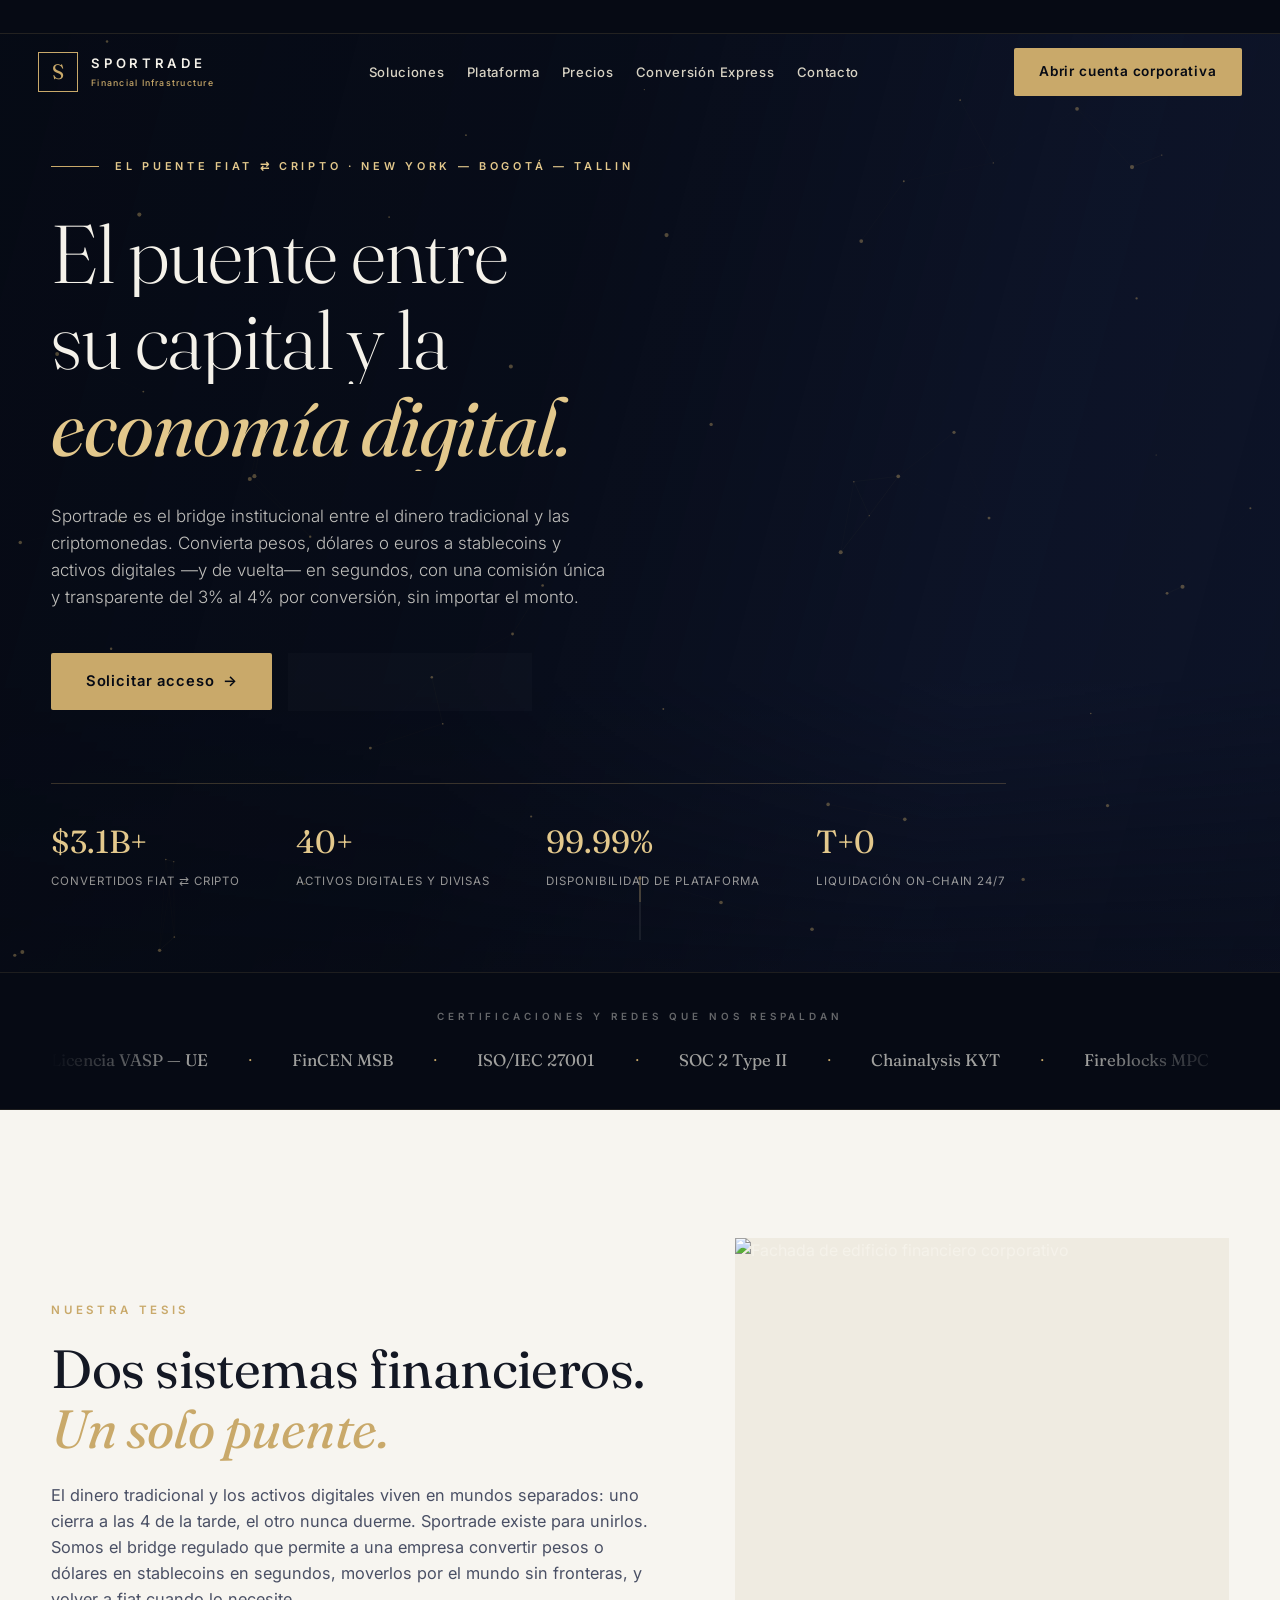
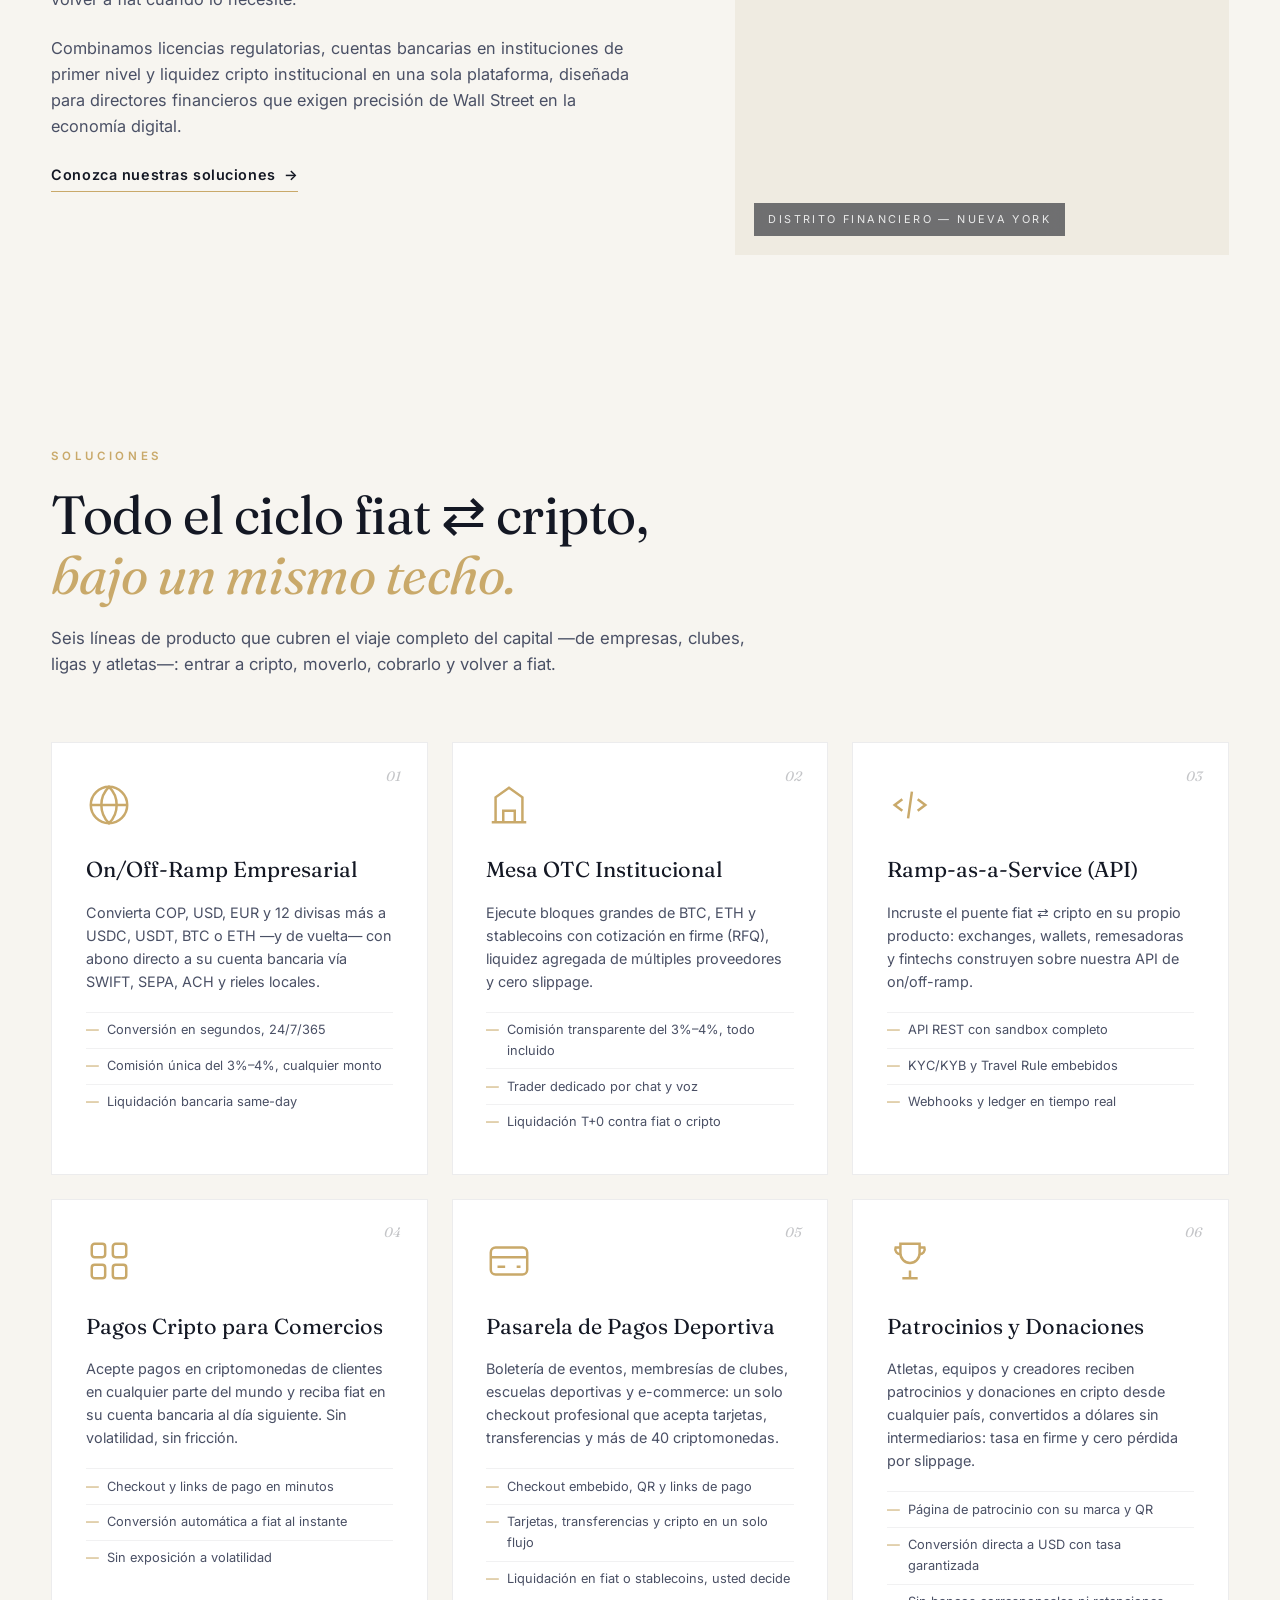
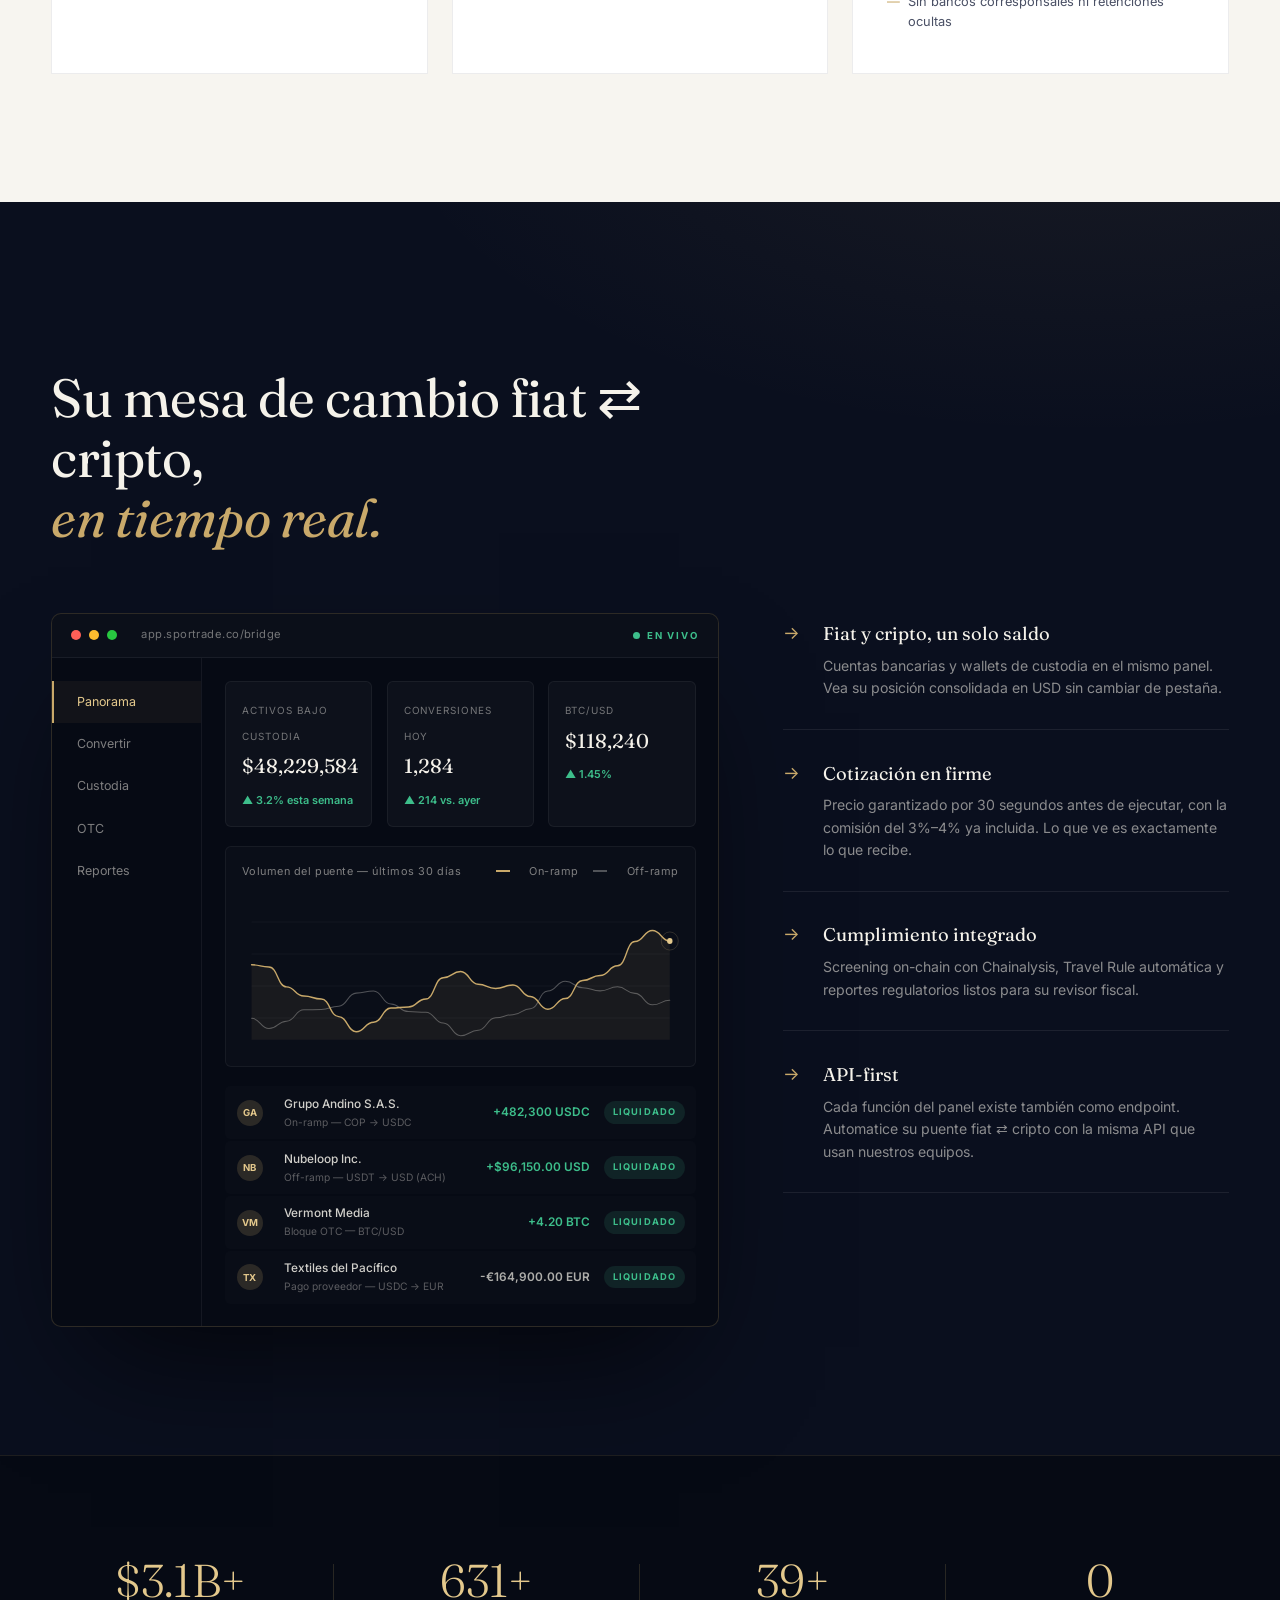
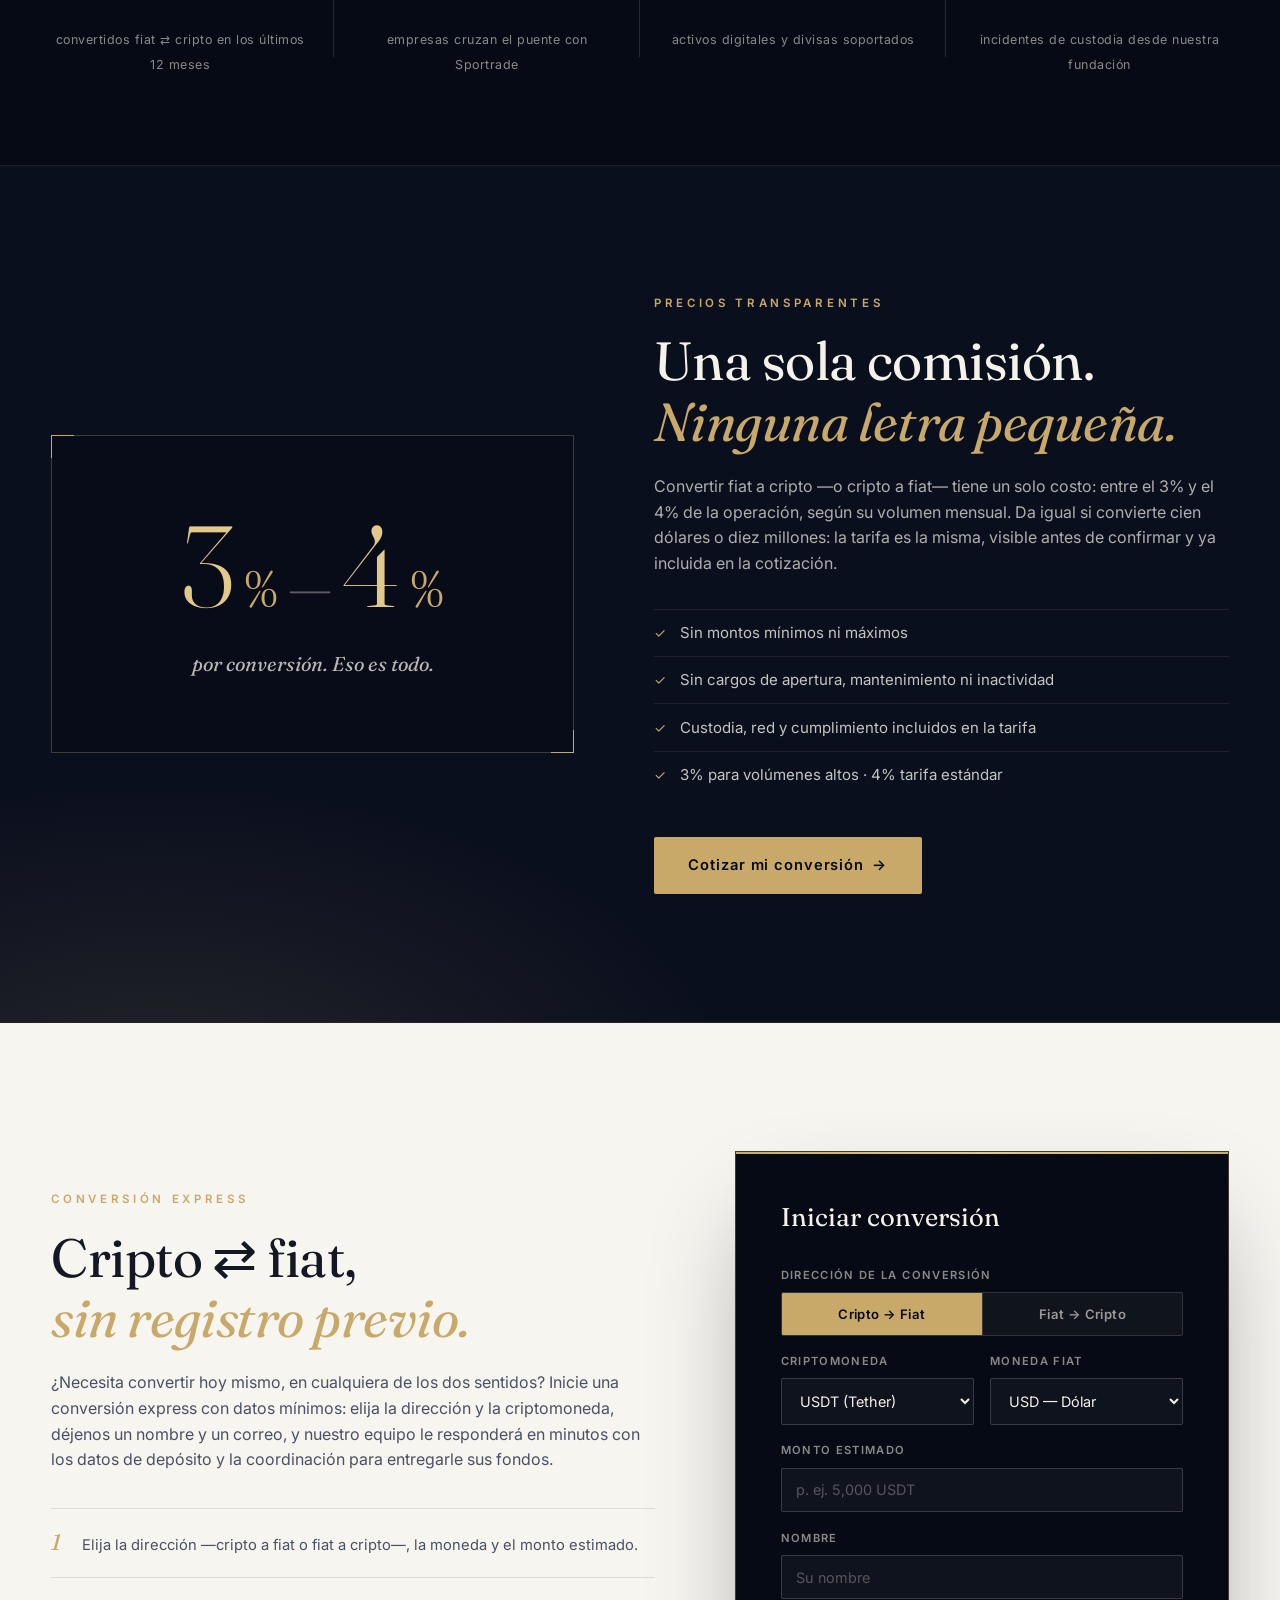
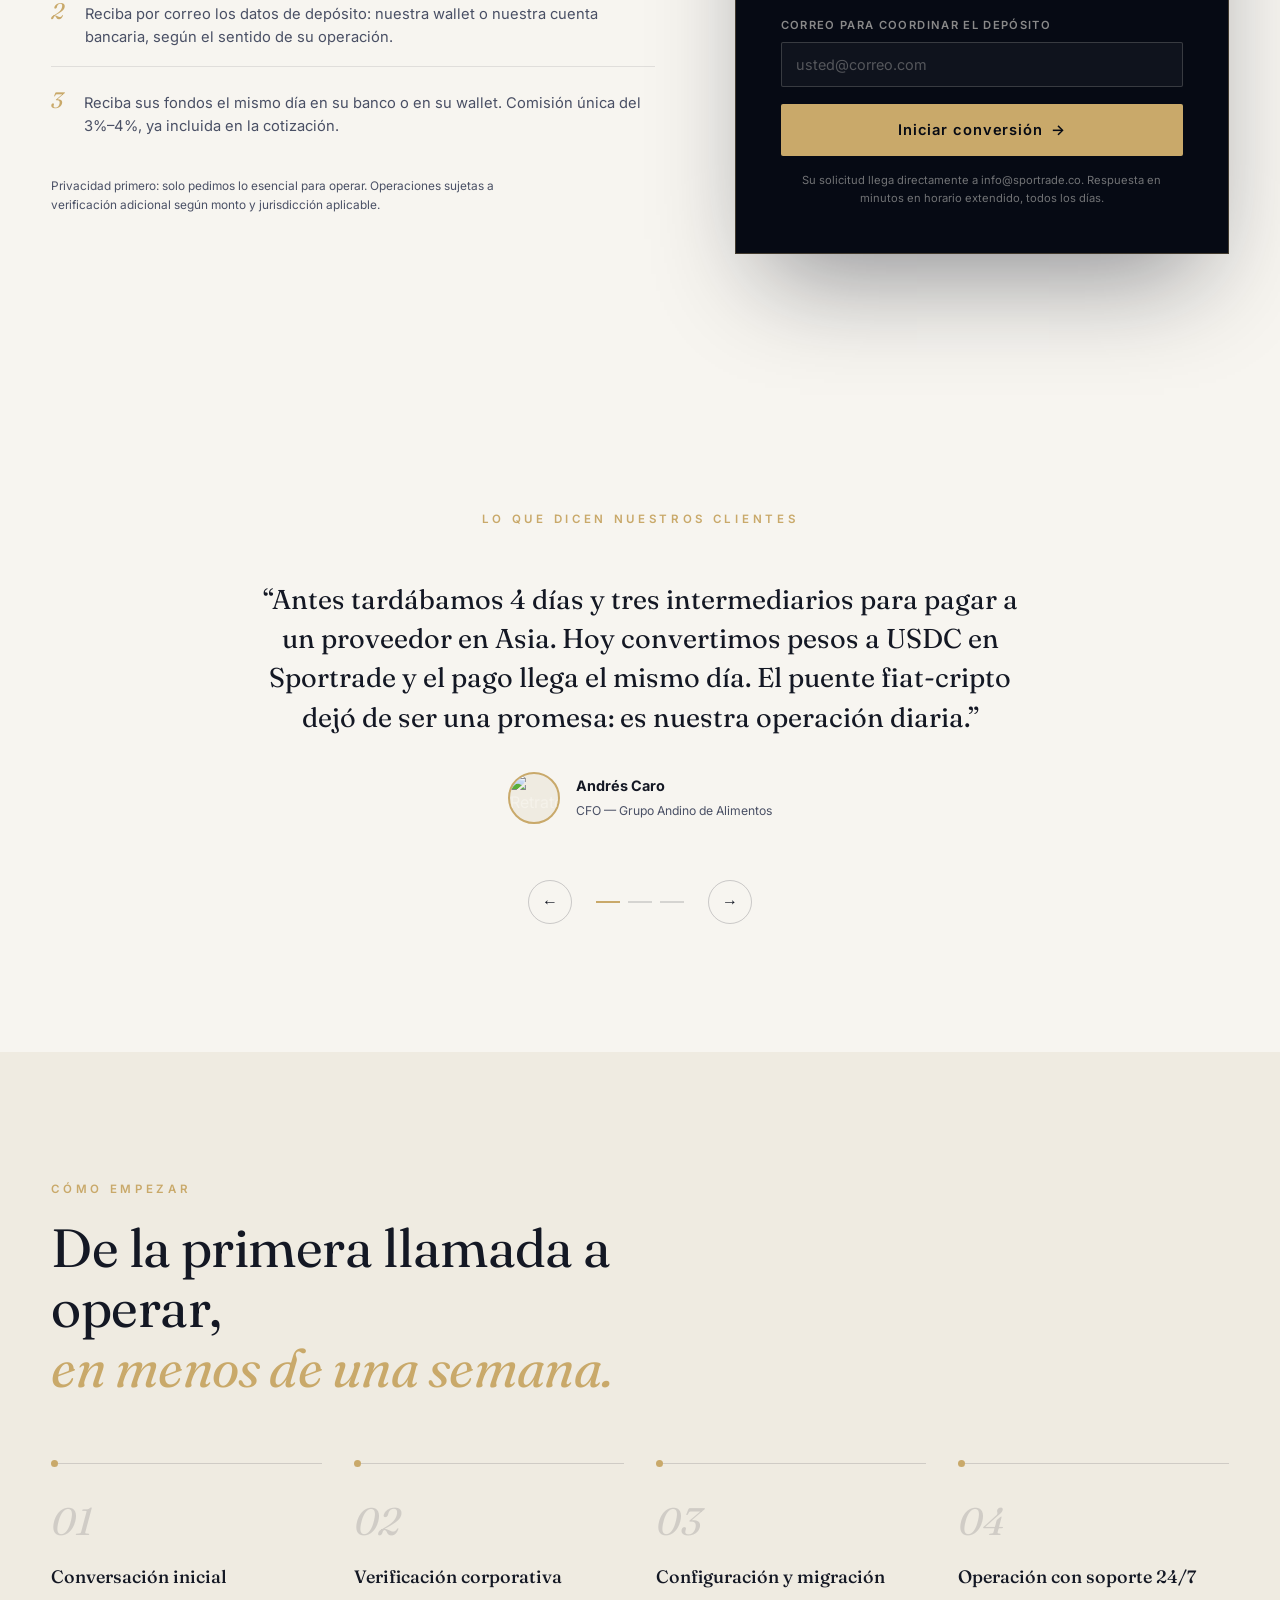
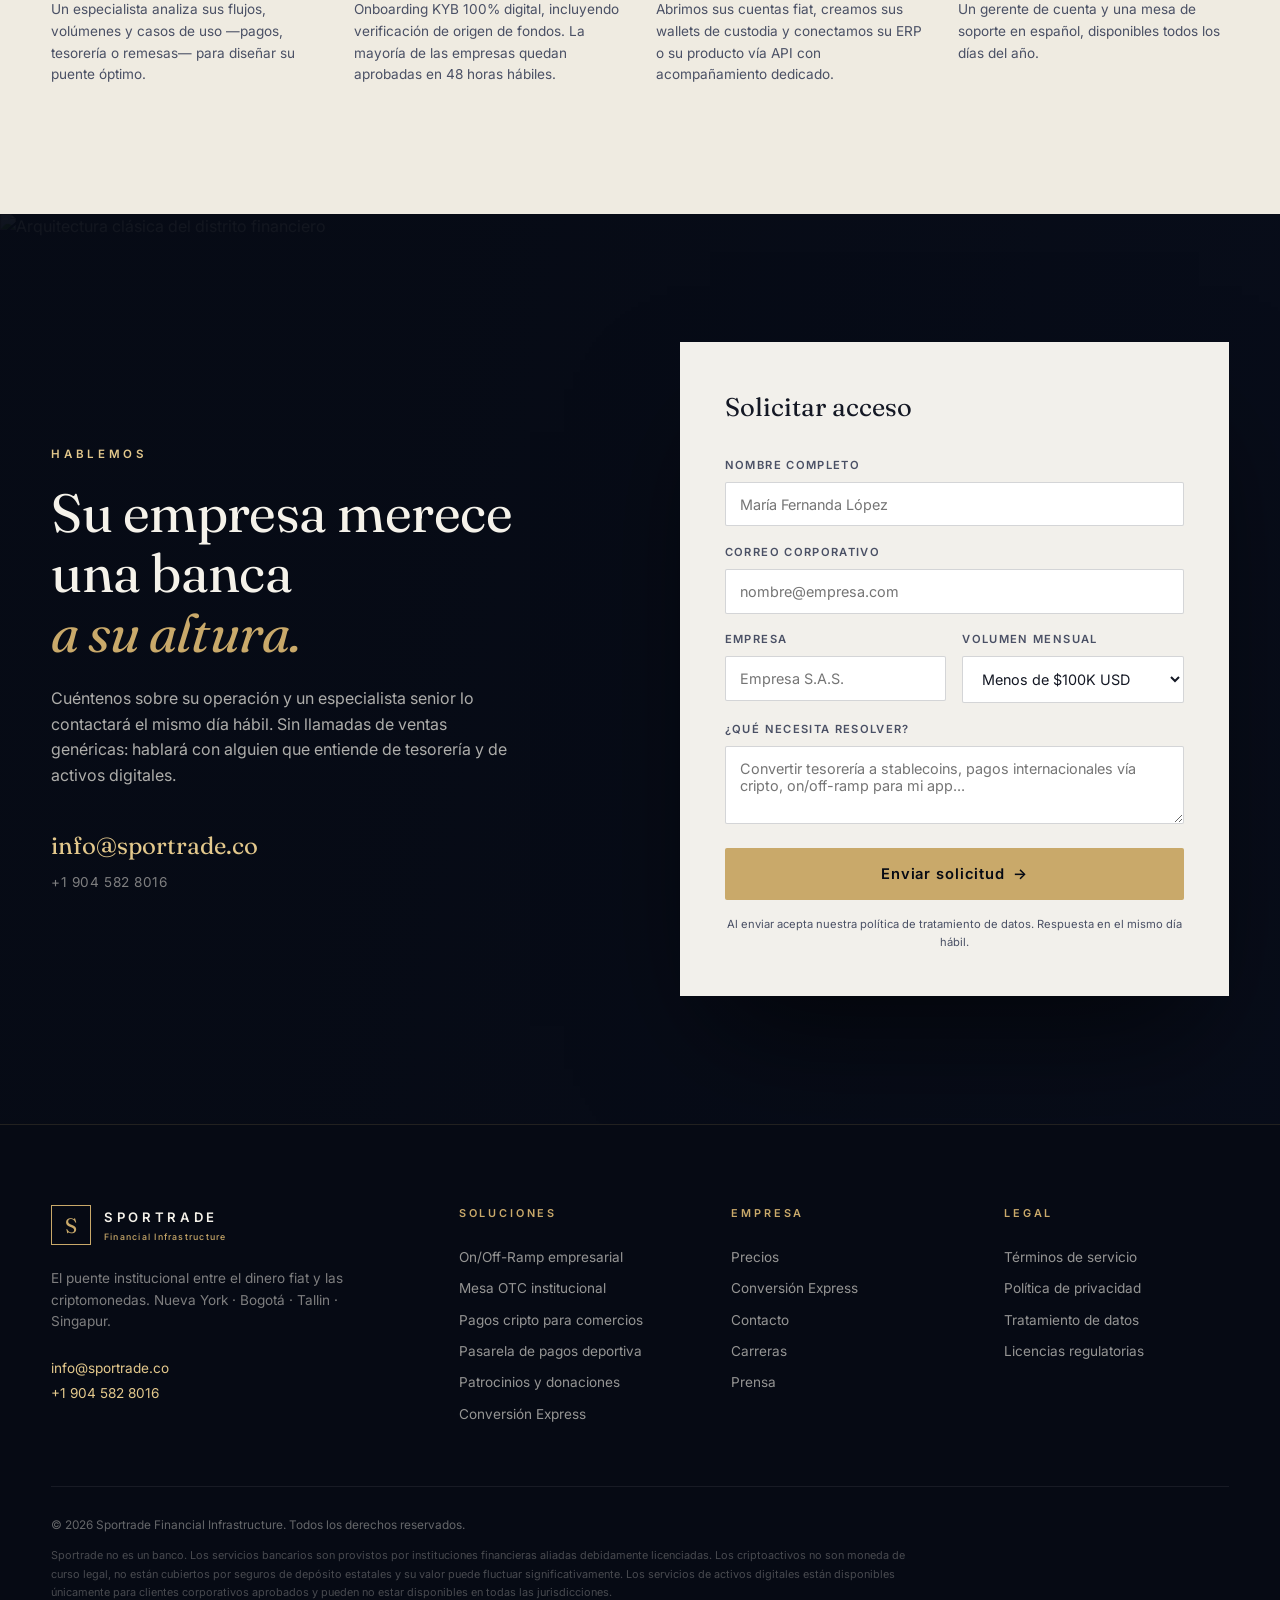
==== index.html @ 39247847 "Sitio web Sportrade: puente fiat-cripto Sitio estatico institucional para sportrade.co, enfocado en " ====
<!DOCTYPE html>
<html lang="es">
<head>
  <meta charset="UTF-8" />
  <meta name="viewport" content="width=device-width, initial-scale=1.0" />
  <title>Sportrade — El Puente entre Fiat y Cripto</title>
  <meta name="description" content="Sportrade es el bridge institucional entre el dinero fiat y las criptomonedas: on/off-ramp empresarial, mesa OTC, pasarela de pagos deportiva y conversión express en ambos sentidos. Estándar de banca de Nueva York." />
  <link rel="preconnect" href="https://fonts.googleapis.com" />
  <link rel="preconnect" href="https://fonts.gstatic.com" crossorigin />
  <link href="https://fonts.googleapis.com/css2?family=Fraunces:opsz,wght@9..144,300;9..144,400;9..144,500;9..144,600&family=Inter:wght@300;400;500;600;700&display=swap" rel="stylesheet" />
  <link rel="stylesheet" href="css/styles.css" />
  <link rel="icon" href="data:image/svg+xml,<svg xmlns='http://www.w3.org/2000/svg' viewBox='0 0 100 100'><rect width='100' height='100' rx='20' fill='%230A0F1E'/><text x='50' y='68' font-size='55' text-anchor='middle' fill='%23C9A96A' font-family='Georgia'>S</text></svg>" />
</head>
<body>

  <!-- ══════════ PRELOADER ══════════ -->
  <div class="preloader" id="preloader">
    <div class="preloader-mark">
      <span class="preloader-letter">S</span>
      <span class="preloader-word">SPORTRADE</span>
    </div>
    <div class="preloader-bar"><span></span></div>
  </div>

  <!-- ══════════ TICKER DE MERCADO ══════════ -->
  <div class="market-ticker" aria-hidden="true">
    <div class="ticker-track" id="tickerTrack"></div>
  </div>

  <!-- ══════════ NAVEGACIÓN ══════════ -->
  <header class="nav" id="nav">
    <div class="nav-inner">
      <a href="#inicio" class="nav-logo">
        <span class="logo-mark">S</span>
        <span class="logo-text">SPORTRADE<em>Financial Infrastructure</em></span>
      </a>
      <nav class="nav-links" id="navLinks">
        <a href="#soluciones">Soluciones</a>
        <a href="#plataforma">Plataforma</a>
        <a href="#precios">Precios</a>
        <a href="#express">Conversión Express</a>
        <a href="#contacto">Contacto</a>
        <a href="#contacto" class="mobile-cta">Abrir cuenta corporativa</a>
      </nav>
      <div class="nav-actions">
        <a href="#contacto" class="btn btn-ghost">Iniciar sesión</a>
        <a href="#contacto" class="btn btn-gold">Abrir cuenta corporativa</a>
      </div>
      <button class="nav-burger" id="navBurger" aria-label="Menú">
        <span></span><span></span><span></span>
      </button>
    </div>
  </header>

  <!-- ══════════ HERO ══════════ -->
  <section class="hero" id="inicio">
    <div class="hero-bg">
      <img src="https://images.unsplash.com/photo-1449824913935-59a10b8d2000?q=80&w=2400&auto=format&fit=crop" alt="Skyline de Manhattan al atardecer" loading="eager" />
      <div class="hero-overlay"></div>
      <canvas id="heroCanvas" class="hero-canvas" aria-hidden="true"></canvas>
    </div>
    <div class="hero-content container">
      <p class="hero-eyebrow reveal-hero"><span class="line"></span>EL PUENTE FIAT ⇄ CRIPTO · NEW YORK — BOGOTÁ — TALLIN</p>
      <h1 class="hero-title">
        <span class="hero-line"><span>El puente entre</span></span>
        <span class="hero-line"><span>su capital y la</span></span>
        <span class="hero-line"><span class="gold-serif">economía digital.</span></span>
      </h1>
      <p class="hero-sub reveal-hero">Sportrade es el bridge institucional entre el dinero tradicional y las criptomonedas. Convierta pesos, dólares o euros a stablecoins y activos digitales —y de vuelta— en segundos, con una comisión única y transparente del 3% al 4% por conversión, sin importar el monto.</p>
      <div class="hero-cta reveal-hero">
        <a href="#contacto" class="btn btn-gold btn-lg">Solicitar acceso <span class="arrow">→</span></a>
        <a href="#plataforma" class="btn btn-outline btn-lg">Explorar la plataforma</a>
      </div>
      <div class="hero-stats reveal-hero">
        <div class="hstat"><strong data-count="3.1" data-prefix="$" data-suffix="B+" data-decimals="1">$0</strong><span>Convertidos fiat ⇄ cripto</span></div>
        <div class="hstat"><strong data-count="40" data-suffix="+">0</strong><span>Activos digitales y divisas</span></div>
        <div class="hstat"><strong data-count="99.99" data-suffix="%" data-decimals="2">0</strong><span>Disponibilidad de plataforma</span></div>
        <div class="hstat"><strong>T+0</strong><span>Liquidación on-chain 24/7</span></div>
      </div>
    </div>
    <div class="hero-scroll" aria-hidden="true"><span></span></div>
  </section>

  <!-- ══════════ BARRA DE CONFIANZA ══════════ -->
  <section class="trustbar">
    <div class="container">
      <p class="trust-label">CERTIFICACIONES Y REDES QUE NOS RESPALDAN</p>
      <div class="trust-marquee">
        <div class="trust-track">
          <span>Licencia VASP — UE</span><i>·</i>
          <span>FinCEN MSB</span><i>·</i>
          <span>ISO/IEC 27001</span><i>·</i>
          <span>SOC 2 Type II</span><i>·</i>
          <span>Chainalysis KYT</span><i>·</i>
          <span>Fireblocks MPC</span><i>·</i>
          <span>SWIFT Network</span><i>·</i>
          <span>Proof of Reserves</span><i>·</i>
          <span>Licencia VASP — UE</span><i>·</i>
          <span>FinCEN MSB</span><i>·</i>
          <span>ISO/IEC 27001</span><i>·</i>
          <span>SOC 2 Type II</span><i>·</i>
          <span>Chainalysis KYT</span><i>·</i>
          <span>Fireblocks MPC</span><i>·</i>
          <span>SWIFT Network</span><i>·</i>
          <span>Proof of Reserves</span><i>·</i>
        </div>
      </div>
    </div>
  </section>

  <!-- ══════════ MANIFIESTO ══════════ -->
  <section class="manifesto">
    <div class="container manifesto-grid">
      <div class="manifesto-text">
        <p class="section-eyebrow reveal">NUESTRA TESIS</p>
        <h2 class="reveal">Dos sistemas financieros.<br/><em>Un solo puente.</em></h2>
        <p class="reveal">El dinero tradicional y los activos digitales viven en mundos separados: uno cierra a las 4 de la tarde, el otro nunca duerme. Sportrade existe para unirlos. Somos el bridge regulado que permite a una empresa convertir pesos o dólares en stablecoins en segundos, moverlos por el mundo sin fronteras, y volver a fiat cuando lo necesite.</p>
        <p class="reveal">Combinamos licencias regulatorias, cuentas bancarias en instituciones de primer nivel y liquidez cripto institucional en una sola plataforma, diseñada para directores financieros que exigen precisión de Wall Street en la economía digital.</p>
        <a href="#soluciones" class="text-link reveal">Conozca nuestras soluciones <span>→</span></a>
      </div>
      <figure class="manifesto-media reveal-img">
        <img src="https://images.unsplash.com/photo-1486406146926-c627a92ad1ab?q=80&w=1600&auto=format&fit=crop" alt="Fachada de edificio financiero corporativo" loading="lazy" />
        <figcaption>Distrito financiero — Nueva York</figcaption>
      </figure>
    </div>
  </section>

  <!-- ══════════ SOLUCIONES ══════════ -->
  <section class="solutions" id="soluciones">
    <div class="container">
      <div class="section-head">
        <p class="section-eyebrow reveal">SOLUCIONES</p>
        <h2 class="reveal">Todo el ciclo fiat ⇄ cripto,<br/><em>bajo un mismo techo.</em></h2>
        <p class="section-sub reveal">Seis líneas de producto que cubren el viaje completo del capital —de empresas, clubes, ligas y atletas—: entrar a cripto, moverlo, cobrarlo y volver a fiat.</p>
      </div>
      <div class="sol-grid">
        <article class="sol-card reveal" data-tilt>
          <div class="sol-num">01</div>
          <div class="sol-icon"><svg viewBox="0 0 24 24" fill="none" stroke="currentColor" stroke-width="1.3"><circle cx="12" cy="12" r="9.5"/><path d="M2.5 12h19M12 2.5c2.7 2.6 4 6 4 9.5s-1.3 6.9-4 9.5c-2.7-2.6-4-6-4-9.5s1.3-6.9 4-9.5z"/></svg></div>
          <h3>On/Off-Ramp Empresarial</h3>
          <p>Convierta COP, USD, EUR y 12 divisas más a USDC, USDT, BTC o ETH —y de vuelta— con abono directo a su cuenta bancaria vía SWIFT, SEPA, ACH y rieles locales.</p>
          <ul><li>Conversión en segundos, 24/7/365</li><li>Comisión única del 3%–4%, cualquier monto</li><li>Liquidación bancaria same-day</li></ul>
        </article>
        <article class="sol-card reveal" data-tilt>
          <div class="sol-num">02</div>
          <div class="sol-icon"><svg viewBox="0 0 24 24" fill="none" stroke="currentColor" stroke-width="1.3"><path d="M3 21h18M5 21V8l7-5 7 5v13M9 21v-6h6v6"/></svg></div>
          <h3>Mesa OTC Institucional</h3>
          <p>Ejecute bloques grandes de BTC, ETH y stablecoins con cotización en firme (RFQ), liquidez agregada de múltiples proveedores y cero slippage.</p>
          <ul><li>Comisión transparente del 3%–4%, todo incluido</li><li>Trader dedicado por chat y voz</li><li>Liquidación T+0 contra fiat o cripto</li></ul>
        </article>
        <article class="sol-card reveal" data-tilt>
          <div class="sol-num">03</div>
          <div class="sol-icon"><svg viewBox="0 0 24 24" fill="none" stroke="currentColor" stroke-width="1.3"><path d="M8 9l-4 3 4 3M16 9l4 3-4 3M13 5l-2 14"/></svg></div>
          <h3>Ramp-as-a-Service (API)</h3>
          <p>Incruste el puente fiat ⇄ cripto en su propio producto: exchanges, wallets, remesadoras y fintechs construyen sobre nuestra API de on/off-ramp.</p>
          <ul><li>API REST con sandbox completo</li><li>KYC/KYB y Travel Rule embebidos</li><li>Webhooks y ledger en tiempo real</li></ul>
        </article>
        <article class="sol-card reveal" data-tilt>
          <div class="sol-num">04</div>
          <div class="sol-icon"><svg viewBox="0 0 24 24" fill="none" stroke="currentColor" stroke-width="1.3"><rect x="3" y="3" width="7" height="7" rx="1.5"/><rect x="14" y="3" width="7" height="7" rx="1.5"/><rect x="3" y="14" width="7" height="7" rx="1.5"/><rect x="14" y="14" width="7" height="7" rx="1.5"/></svg></div>
          <h3>Pagos Cripto para Comercios</h3>
          <p>Acepte pagos en criptomonedas de clientes en cualquier parte del mundo y reciba fiat en su cuenta bancaria al día siguiente. Sin volatilidad, sin fricción.</p>
          <ul><li>Checkout y links de pago en minutos</li><li>Conversión automática a fiat al instante</li><li>Sin exposición a volatilidad</li></ul>
        </article>
        <article class="sol-card reveal" data-tilt>
          <div class="sol-num">05</div>
          <div class="sol-icon"><svg viewBox="0 0 24 24" fill="none" stroke="currentColor" stroke-width="1.3"><rect x="2.5" y="5" width="19" height="14" rx="2.5"/><path d="M2.5 10h19M6 15h4M16 15h2"/></svg></div>
          <h3>Pasarela de Pagos Deportiva</h3>
          <p>Boletería de eventos, membresías de clubes, escuelas deportivas y e-commerce: un solo checkout profesional que acepta tarjetas, transferencias y más de 40 criptomonedas.</p>
          <ul><li>Checkout embebido, QR y links de pago</li><li>Tarjetas, transferencias y cripto en un solo flujo</li><li>Liquidación en fiat o stablecoins, usted decide</li></ul>
        </article>
        <article class="sol-card reveal" data-tilt>
          <div class="sol-num">06</div>
          <div class="sol-icon"><svg viewBox="0 0 24 24" fill="none" stroke="currentColor" stroke-width="1.3"><path d="M8 21h8M12 17v4M7 3h10v5a5 5 0 0 1-10 0V3z"/><path d="M7 5H4.5a2.5 2.5 0 0 0 2.7 3.4M17 5h2.5a2.5 2.5 0 0 1-2.7 3.4"/></svg></div>
          <h3>Patrocinios y Donaciones</h3>
          <p>Atletas, equipos y creadores reciben patrocinios y donaciones en cripto desde cualquier país, convertidos a dólares sin intermediarios: tasa en firme y cero pérdida por slippage.</p>
          <ul><li>Página de patrocinio con su marca y QR</li><li>Conversión directa a USD con tasa garantizada</li><li>Sin bancos corresponsales ni retenciones ocultas</li></ul>
        </article>
      </div>
    </div>
  </section>

  <!-- ══════════ PLATAFORMA / DASHBOARD ══════════ -->
  <section class="platform" id="plataforma">
    <div class="container">
      <div class="section-head">
        <p class="section-eyebrow light reveal">LA PLATAFORMA</p>
        <h2 class="light reveal">Su mesa de cambio fiat ⇄ cripto,<br/><em>en tiempo real.</em></h2>
      </div>
      <div class="platform-grid">
        <div class="dash reveal-img" id="dashboard">
          <div class="dash-top">
            <div class="dash-dot r"></div><div class="dash-dot y"></div><div class="dash-dot g"></div>
            <span class="dash-url">app.sportrade.co/bridge</span>
            <span class="dash-live"><i></i>EN VIVO</span>
          </div>
          <div class="dash-body">
            <aside class="dash-side">
              <span class="ds-item active">Panorama</span>
              <span class="ds-item">Convertir</span>
              <span class="ds-item">Custodia</span>
              <span class="ds-item">OTC</span>
              <span class="ds-item">Reportes</span>
            </aside>
            <div class="dash-main">
              <div class="dash-kpis">
                <div class="kpi"><span>Activos bajo custodia</span><strong id="kpiBalance">$48,236,900</strong><em class="up">▲ 3.2% esta semana</em></div>
                <div class="kpi"><span>Conversiones hoy</span><strong id="kpiPayments">1,284</strong><em class="up">▲ 214 vs. ayer</em></div>
                <div class="kpi"><span>BTC/USD</span><strong id="kpiFx">$118,240</strong><em class="up">▲ 1.45%</em></div>
              </div>
              <div class="dash-chart">
                <div class="chart-head"><span>Volumen del puente — últimos 30 días</span><span class="chart-legend"><i class="li-in"></i>On-ramp <i class="li-out"></i>Off-ramp</span></div>
                <svg id="cashChart" viewBox="0 0 640 220" preserveAspectRatio="none"></svg>
              </div>
              <div class="dash-rows" id="dashRows"></div>
            </div>
          </div>
        </div>
        <div class="platform-feats">
          <div class="pfeat reveal">
            <span class="pf-num">→</span>
            <div><h4>Fiat y cripto, un solo saldo</h4><p>Cuentas bancarias y wallets de custodia en el mismo panel. Vea su posición consolidada en USD sin cambiar de pestaña.</p></div>
          </div>
          <div class="pfeat reveal">
            <span class="pf-num">→</span>
            <div><h4>Cotización en firme</h4><p>Precio garantizado por 30 segundos antes de ejecutar, con la comisión del 3%–4% ya incluida. Lo que ve es exactamente lo que recibe.</p></div>
          </div>
          <div class="pfeat reveal">
            <span class="pf-num">→</span>
            <div><h4>Cumplimiento integrado</h4><p>Screening on-chain con Chainalysis, Travel Rule automática y reportes regulatorios listos para su revisor fiscal.</p></div>
          </div>
          <div class="pfeat reveal">
            <span class="pf-num">→</span>
            <div><h4>API-first</h4><p>Cada función del panel existe también como endpoint. Automatice su puente fiat ⇄ cripto con la misma API que usan nuestros equipos.</p></div>
          </div>
        </div>
      </div>
    </div>
  </section>

  <!-- ══════════ CIFRAS ══════════ -->
  <section class="numbers">
    <div class="container numbers-grid">
      <div class="num reveal"><strong data-count="3.1" data-prefix="$" data-suffix="B+" data-decimals="1">$0</strong><span>convertidos fiat ⇄ cripto en los últimos 12 meses</span></div>
      <div class="num reveal"><strong data-count="640" data-suffix="+">0</strong><span>empresas cruzan el puente con Sportrade</span></div>
      <div class="num reveal"><strong data-count="40" data-suffix="+">0</strong><span>activos digitales y divisas soportados</span></div>
      <div class="num reveal"><strong data-count="0">0</strong><span>incidentes de custodia desde nuestra fundación</span></div>
    </div>
  </section>

  <!-- ══════════ PRECIOS ══════════ -->
  <section class="pricing" id="precios">
    <div class="container pricing-grid">
      <div class="pricing-big reveal-img">
        <span class="pricing-rate"><em data-count="3">0</em><i>%</i><span class="pricing-dash">—</span><em data-count="4">0</em><i>%</i></span>
        <span class="pricing-tagline">por conversión. Eso es todo.</span>
      </div>
      <div class="pricing-text">
        <p class="section-eyebrow reveal">PRECIOS TRANSPARENTES</p>
        <h2 class="reveal">Una sola comisión.<br/><em>Ninguna letra pequeña.</em></h2>
        <p class="reveal">Convertir fiat a cripto —o cripto a fiat— tiene un solo costo: entre el 3% y el 4% de la operación, según su volumen mensual. Da igual si convierte cien dólares o diez millones: la tarifa es la misma, visible antes de confirmar y ya incluida en la cotización.</p>
        <ul class="pricing-list">
          <li class="reveal"><span>✓</span>Sin montos mínimos ni máximos</li>
          <li class="reveal"><span>✓</span>Sin cargos de apertura, mantenimiento ni inactividad</li>
          <li class="reveal"><span>✓</span>Custodia, red y cumplimiento incluidos en la tarifa</li>
          <li class="reveal"><span>✓</span>3% para volúmenes altos · 4% tarifa estándar</li>
        </ul>
        <a href="#express" class="btn btn-gold btn-lg reveal">Cotizar mi conversión <span class="arrow">→</span></a>
      </div>
    </div>
  </section>

  <!-- ══════════ CONVERSIÓN EXPRESS ══════════ -->
  <section class="express" id="express">
    <div class="container express-grid">
      <div class="express-text">
        <p class="section-eyebrow reveal">CONVERSIÓN EXPRESS</p>
        <h2 class="reveal">Cripto ⇄ fiat,<br/><em>sin registro previo.</em></h2>
        <p class="reveal">¿Necesita convertir hoy mismo, en cualquiera de los dos sentidos? Inicie una conversión express con datos mínimos: elija la dirección y la criptomoneda, déjenos un nombre y un correo, y nuestro equipo le responderá en minutos con los datos de depósito y la coordinación para entregarle sus fondos.</p>
        <div class="express-points">
          <div class="expt reveal"><strong>1</strong><p>Elija la dirección —cripto a fiat o fiat a cripto—, la moneda y el monto estimado.</p></div>
          <div class="expt reveal"><strong>2</strong><p>Reciba por correo los datos de depósito: nuestra wallet o nuestra cuenta bancaria, según el sentido de su operación.</p></div>
          <div class="expt reveal"><strong>3</strong><p>Reciba sus fondos el mismo día en su banco o en su wallet. Comisión única del 3%–4%, ya incluida en la cotización.</p></div>
        </div>
        <p class="express-note reveal">Privacidad primero: solo pedimos lo esencial para operar. Operaciones sujetas a verificación adicional según monto y jurisdicción aplicable.</p>
      </div>
      <form class="express-form reveal-img" id="expressForm">
        <h3>Iniciar conversión</h3>
        <div class="form-row">
          <span class="field-label">Dirección de la conversión</span>
          <div class="direction-toggle" id="directionToggle">
            <button type="button" class="dir-btn active" data-dir="cripto-fiat">Cripto → Fiat</button>
            <button type="button" class="dir-btn" data-dir="fiat-cripto">Fiat → Cripto</button>
          </div>
          <input type="hidden" name="direccion" id="direccionInput" value="Cripto → Fiat" />
        </div>
        <div class="form-row two">
          <label>Criptomoneda
            <select name="criptomoneda">
              <option>USDT (Tether)</option>
              <option>USDC</option>
              <option>BTC (Bitcoin)</option>
              <option>ETH (Ethereum)</option>
              <option>SOL (Solana)</option>
              <option>Otra</option>
            </select>
          </label>
          <label>Moneda fiat
            <select name="moneda_fiat">
              <option>USD — Dólar</option>
              <option>COP — Peso colombiano</option>
              <option>EUR — Euro</option>
              <option>MXN — Peso mexicano</option>
              <option>Otra</option>
            </select>
          </label>
        </div>
        <div class="form-row">
          <label>Monto estimado<input type="text" name="monto_estimado" placeholder="p. ej. 5,000 USDT" id="montoInput" /></label>
        </div>
        <div class="form-row">
          <label>Nombre<input type="text" name="nombre" placeholder="Su nombre" required /></label>
        </div>
        <div class="form-row">
          <label>Correo para coordinar el depósito<input type="email" name="correo" placeholder="usted@correo.com" required /></label>
        </div>
        <button type="submit" class="btn btn-gold btn-lg btn-block">Iniciar conversión <span class="arrow">→</span></button>
        <p class="form-note">Su solicitud llega directamente a info@sportrade.co. Respuesta en minutos en horario extendido, todos los días.</p>
      </form>
    </div>
  </section>

  <!-- ══════════ TESTIMONIOS ══════════ -->
  <section class="testimonials">
    <div class="container">
      <p class="section-eyebrow reveal">LO QUE DICEN NUESTROS CLIENTES</p>
      <div class="testi-slider" id="testiSlider">
        <div class="testi-track" id="testiTrack">
          <blockquote class="testi">
            <p>“Antes tardábamos 4 días y tres intermediarios para pagar a un proveedor en Asia. Hoy convertimos pesos a USDC en Sportrade y el pago llega el mismo día. El puente fiat-cripto dejó de ser una promesa: es nuestra operación diaria.”</p>
            <footer>
              <img src="https://images.unsplash.com/photo-1560250097-0b93528c311a?q=80&w=200&auto=format&fit=crop" alt="Retrato de Andrés Caro" loading="lazy" />
              <div><strong>Andrés Caro</strong><span>CFO — Grupo Andino de Alimentos</span></div>
            </footer>
          </blockquote>
          <blockquote class="testi">
            <p>“Mantenemos el 40% de nuestra tesorería en stablecoins con custodia calificada. Nos protegimos de la devaluación sin sacrificar liquidez: si necesito pesos mañana a las 6 a.m., convierto en un clic.”</p>
            <footer>
              <img src="https://images.unsplash.com/photo-1573496359142-b8d87734a5a2?q=80&w=200&auto=format&fit=crop" alt="Retrato de Mariana Duque" loading="lazy" />
              <div><strong>Mariana Duque</strong><span>VP Finanzas — Nubeloop SaaS</span></div>
            </footer>
          </blockquote>
          <blockquote class="testi">
            <p>“Integramos la API de Sportrade y en tres semanas nuestra app de remesas ya movía dinero de Miami a Bogotá sobre rieles cripto. Nuestros usuarios ven pesos; el puente hace la magia por debajo.”</p>
            <footer>
              <img src="https://images.unsplash.com/photo-1472099645785-5658abf4ff4e?q=80&w=200&auto=format&fit=crop" alt="Retrato de Julián Restrepo" loading="lazy" />
              <div><strong>Julián Restrepo</strong><span>COO — Vermont Media Group</span></div>
            </footer>
          </blockquote>
        </div>
        <div class="testi-nav">
          <button id="testiPrev" aria-label="Anterior">←</button>
          <div class="testi-dots" id="testiDots"></div>
          <button id="testiNext" aria-label="Siguiente">→</button>
        </div>
      </div>
    </div>
  </section>

  <!-- ══════════ PROCESO ══════════ -->
  <section class="process">
    <div class="container">
      <div class="section-head">
        <p class="section-eyebrow reveal">CÓMO EMPEZAR</p>
        <h2 class="reveal">De la primera llamada a operar,<br/><em>en menos de una semana.</em></h2>
      </div>
      <div class="steps">
        <div class="step reveal"><span>01</span><h4>Conversación inicial</h4><p>Un especialista analiza sus flujos, volúmenes y casos de uso —pagos, tesorería o remesas— para diseñar su puente óptimo.</p></div>
        <div class="step reveal"><span>02</span><h4>Verificación corporativa</h4><p>Onboarding KYB 100% digital, incluyendo verificación de origen de fondos. La mayoría de las empresas quedan aprobadas en 48 horas hábiles.</p></div>
        <div class="step reveal"><span>03</span><h4>Configuración y migración</h4><p>Abrimos sus cuentas fiat, creamos sus wallets de custodia y conectamos su ERP o su producto vía API con acompañamiento dedicado.</p></div>
        <div class="step reveal"><span>04</span><h4>Operación con soporte 24/7</h4><p>Un gerente de cuenta y una mesa de soporte en español, disponibles todos los días del año.</p></div>
      </div>
    </div>
  </section>

  <!-- ══════════ CTA FINAL ══════════ -->
  <section class="cta" id="contacto">
    <div class="cta-bg">
      <img src="https://images.unsplash.com/photo-1444653614773-995cb1ef9efa?q=80&w=2400&auto=format&fit=crop" alt="Arquitectura clásica del distrito financiero" loading="lazy" />
      <div class="cta-overlay"></div>
    </div>
    <div class="container cta-grid">
      <div class="cta-text">
        <p class="section-eyebrow light reveal">HABLEMOS</p>
        <h2 class="light reveal">Su empresa merece una banca<br/><em>a su altura.</em></h2>
        <p class="reveal">Cuéntenos sobre su operación y un especialista senior lo contactará el mismo día hábil. Sin llamadas de ventas genéricas: hablará con alguien que entiende de tesorería y de activos digitales.</p>
        <div class="cta-contacts reveal">
          <a href="mailto:info@sportrade.co">info@sportrade.co</a>
          <span>+1 904 582 8016</span>
        </div>
      </div>
      <form class="cta-form reveal-img" id="contactForm">
        <h3>Solicitar acceso</h3>
        <div class="form-row">
          <label>Nombre completo<input type="text" name="nombre" placeholder="María Fernanda López" required /></label>
        </div>
        <div class="form-row">
          <label>Correo corporativo<input type="email" name="email" placeholder="nombre@empresa.com" required /></label>
        </div>
        <div class="form-row two">
          <label>Empresa<input type="text" name="empresa" placeholder="Empresa S.A.S." required /></label>
          <label>Volumen mensual
            <select name="volumen">
              <option>Menos de $100K USD</option>
              <option>$100K – $1M USD</option>
              <option>$1M – $10M USD</option>
              <option>Más de $10M USD</option>
            </select>
          </label>
        </div>
        <div class="form-row">
          <label>¿Qué necesita resolver?<textarea name="mensaje" rows="3" placeholder="Convertir tesorería a stablecoins, pagos internacionales vía cripto, on/off-ramp para mi app..."></textarea></label>
        </div>
        <button type="submit" class="btn btn-gold btn-lg btn-block">Enviar solicitud <span class="arrow">→</span></button>
        <p class="form-note">Al enviar acepta nuestra política de tratamiento de datos. Respuesta en el mismo día hábil.</p>
      </form>
    </div>
  </section>

  <!-- ══════════ FOOTER ══════════ -->
  <footer class="footer">
    <div class="container">
      <div class="footer-grid">
        <div class="footer-brand">
          <a href="#inicio" class="nav-logo">
            <span class="logo-mark">S</span>
            <span class="logo-text">SPORTRADE<em>Financial Infrastructure</em></span>
          </a>
          <p>El puente institucional entre el dinero fiat y las criptomonedas. Nueva York · Bogotá · Tallin · Singapur.</p>
          <p class="footer-contact"><a href="mailto:info@sportrade.co">info@sportrade.co</a><br/><a href="tel:+19045828016">+1 904 582 8016</a></p>
        </div>
        <div class="footer-col">
          <h5>Soluciones</h5>
          <a href="#soluciones">On/Off-Ramp empresarial</a>
          <a href="#soluciones">Mesa OTC institucional</a>
          <a href="#soluciones">Pagos cripto para comercios</a>
          <a href="#soluciones">Pasarela de pagos deportiva</a>
          <a href="#soluciones">Patrocinios y donaciones</a>
          <a href="#express">Conversión Express</a>
        </div>
        <div class="footer-col">
          <h5>Empresa</h5>
          <a href="#precios">Precios</a>
          <a href="#express">Conversión Express</a>
          <a href="#contacto">Contacto</a>
          <a href="#">Carreras</a>
          <a href="#">Prensa</a>
        </div>
        <div class="footer-col">
          <h5>Legal</h5>
          <a href="#">Términos de servicio</a>
          <a href="#">Política de privacidad</a>
          <a href="#">Tratamiento de datos</a>
          <a href="#">Licencias regulatorias</a>
        </div>
      </div>
      <div class="footer-legal">
        <p>© 2026 Sportrade Financial Infrastructure. Todos los derechos reservados.</p>
        <p class="footer-disclaimer">Sportrade no es un banco. Los servicios bancarios son provistos por instituciones financieras aliadas debidamente licenciadas. Los criptoactivos no son moneda de curso legal, no están cubiertos por seguros de depósito estatales y su valor puede fluctuar significativamente. Los servicios de activos digitales están disponibles únicamente para clientes corporativos aprobados y pueden no estar disponibles en todas las jurisdicciones.</p>
      </div>
    </div>
  </footer>

  <script src="js/main.js"></script>
</body>
</html>
---- css/styles.css ----
/* ═══════════════════════════════════════════════════════════
   SPORTRADE — Financial Infrastructure
   Estética: banca privada de Nueva York. Navy · Marfil · Oro.
   ═══════════════════════════════════════════════════════════ */

:root {
  --navy-950: #060A14;
  --navy-900: #0A0F1E;
  --navy-800: #101830;
  --navy-700: #1A2440;
  --ivory: #F5F2EA;
  --ivory-dim: #D8D3C4;
  --gold: #C9A96A;
  --gold-bright: #E3C88C;
  --gold-dim: rgba(201, 169, 106, 0.35);
  --green: #3DBE8B;
  --red: #E05C5C;
  --ink: #141824;
  --ink-soft: #4A5065;
  --paper: #F7F5F0;
  --paper-dark: #EFEBE1;
  --serif: "Fraunces", Georgia, serif;
  --sans: "Inter", -apple-system, sans-serif;
  --ease-out: cubic-bezier(0.22, 1, 0.36, 1);
  --nav-h: 76px;
  --ticker-h: 34px;
}

* { margin: 0; padding: 0; box-sizing: border-box; }
html { scroll-behavior: smooth; }
body {
  font-family: var(--sans);
  background: var(--navy-900);
  color: var(--ivory);
  font-size: 16px;
  line-height: 1.6;
  overflow-x: hidden;
  -webkit-font-smoothing: antialiased;
}
img { max-width: 100%; display: block; }
a { text-decoration: none; color: inherit; }
.container { width: min(1240px, 92vw); margin: 0 auto; }

h1, h2, h3 { font-family: var(--serif); font-weight: 400; }
h2 {
  font-size: clamp(2rem, 4.2vw, 3.4rem);
  line-height: 1.12;
  color: var(--ink);
  letter-spacing: -0.01em;
}
h2 em { font-style: italic; color: var(--gold); }
h2.light { color: var(--ivory); }

.section-eyebrow {
  font-size: 0.72rem;
  letter-spacing: 0.32em;
  color: var(--gold);
  font-weight: 600;
  margin-bottom: 1.2rem;
}
.section-eyebrow.light { color: var(--gold-bright); }
.section-head { max-width: 720px; margin-bottom: 4rem; }
.section-sub { color: var(--ink-soft); margin-top: 1.2rem; font-size: 1.05rem; }

/* ─────────── Botones ─────────── */
.btn {
  display: inline-flex;
  align-items: center;
  gap: 0.5rem;
  font-family: var(--sans);
  font-size: 0.85rem;
  font-weight: 600;
  letter-spacing: 0.06em;
  padding: 0.75rem 1.5rem;
  border: 1px solid transparent;
  border-radius: 2px;
  cursor: pointer;
  transition: all 0.35s var(--ease-out);
  white-space: nowrap;
}
.btn-lg { padding: 1rem 2.1rem; font-size: 0.92rem; }
.btn-block { width: 100%; justify-content: center; }
.btn-gold { background: var(--gold); color: var(--navy-950); }
.btn-gold:hover { background: var(--gold-bright); transform: translateY(-2px); box-shadow: 0 12px 30px -8px rgba(201,169,106,0.45); }
.btn-outline { border-color: rgba(245,242,234,0.35); color: var(--ivory); background: rgba(255,255,255,0.02); backdrop-filter: blur(6px); }
.btn-outline:hover { border-color: var(--gold); color: var(--gold-bright); }
.btn-ghost { color: var(--ivory-dim); padding: 0.75rem 1rem; }
.btn-ghost:hover { color: var(--gold-bright); }
.btn .arrow { transition: transform 0.3s var(--ease-out); }
.btn:hover .arrow { transform: translateX(4px); }

.text-link {
  display: inline-flex; gap: 0.5rem; align-items: center;
  color: var(--ink); font-weight: 600; font-size: 0.9rem;
  letter-spacing: 0.04em; border-bottom: 1px solid var(--gold);
  padding-bottom: 0.3rem; margin-top: 1.5rem;
  transition: gap 0.3s var(--ease-out), color 0.3s;
}
.text-link:hover { gap: 0.9rem; color: var(--gold); }

/* ─────────── Preloader ─────────── */
.preloader {
  position: fixed; inset: 0; z-index: 1000;
  background: var(--navy-950);
  display: flex; flex-direction: column; gap: 2rem;
  align-items: center; justify-content: center;
  transition: opacity 0.7s var(--ease-out), visibility 0.7s;
}
.preloader.done { opacity: 0; visibility: hidden; }
.preloader-mark { display: flex; align-items: center; gap: 1rem; }
.preloader-letter {
  width: 56px; height: 56px; display: grid; place-items: center;
  border: 1px solid var(--gold); color: var(--gold);
  font-family: var(--serif); font-size: 1.8rem;
  animation: pulse-border 1.6s ease-in-out infinite;
}
.preloader-word { letter-spacing: 0.42em; font-size: 0.9rem; color: var(--ivory); font-weight: 500; }
.preloader-bar { width: 180px; height: 1px; background: rgba(255,255,255,0.12); overflow: hidden; }
.preloader-bar span { display: block; height: 100%; width: 40%; background: var(--gold); animation: load-slide 1.2s ease-in-out infinite; }
@keyframes load-slide { 0% { transform: translateX(-100%); } 100% { transform: translateX(450%); } }
@keyframes pulse-border { 0%,100% { box-shadow: 0 0 0 0 rgba(201,169,106,0.4);} 50% { box-shadow: 0 0 0 8px rgba(201,169,106,0);} }

/* ─────────── Ticker ─────────── */
.market-ticker {
  position: fixed; top: 0; left: 0; right: 0; height: var(--ticker-h);
  background: var(--navy-950); border-bottom: 1px solid rgba(201,169,106,0.15);
  z-index: 90; overflow: hidden; display: flex; align-items: center;
  transition: transform 0.4s var(--ease-out);
}
.market-ticker.hidden { transform: translateY(-100%); }
.ticker-track { display: flex; gap: 3rem; white-space: nowrap; animation: ticker-scroll 45s linear infinite; padding-left: 100vw; }
.ticker-track span { font-size: 0.72rem; letter-spacing: 0.08em; color: var(--ivory-dim); font-weight: 500; }
.ticker-track b { color: var(--ivory); font-weight: 600; margin: 0 0.35rem; }
.ticker-track .tick-up { color: var(--green); }
.ticker-track .tick-down { color: var(--red); }
@keyframes ticker-scroll { to { transform: translateX(-100%); } }

/* ─────────── Navegación ─────────── */
.nav {
  position: fixed; top: var(--ticker-h); left: 0; right: 0; z-index: 80;
  transition: background 0.4s, box-shadow 0.4s, top 0.4s;
}
.nav.scrolled {
  top: 0;
  background: rgba(6,10,20,0.88);
  backdrop-filter: blur(18px);
  box-shadow: 0 1px 0 rgba(201,169,106,0.18);
}
/* backdrop-filter convierte a .nav en containing block de descendientes
   fixed; se desactiva mientras el menú móvil (position:fixed) está abierto */
.nav.menu-open { backdrop-filter: none; background: rgba(6,10,20,0.98); }
.nav-inner {
  width: min(1320px, 94vw); margin: 0 auto; height: var(--nav-h);
  display: flex; align-items: center; justify-content: space-between; gap: 2rem;
}
.nav-logo { display: flex; align-items: center; gap: 0.8rem; }
.logo-mark {
  width: 40px; height: 40px; display: grid; place-items: center;
  border: 1px solid var(--gold); color: var(--gold);
  font-family: var(--serif); font-size: 1.3rem;
  transition: background 0.3s, color 0.3s;
}
.nav-logo:hover .logo-mark { background: var(--gold); color: var(--navy-950); }
.logo-text { display: flex; flex-direction: column; letter-spacing: 0.28em; font-size: 0.82rem; font-weight: 600; color: var(--ivory); }
.logo-text em { font-style: normal; letter-spacing: 0.14em; font-size: 0.55rem; color: var(--gold); font-weight: 500; margin-top: 2px; }
.nav-links { display: flex; gap: 2.2rem; }
.nav-links a {
  font-size: 0.82rem; font-weight: 500; letter-spacing: 0.05em;
  color: var(--ivory-dim); position: relative; padding: 0.4rem 0;
  transition: color 0.3s; white-space: nowrap;
}
.nav-links a::after {
  content: ""; position: absolute; left: 0; bottom: 0; height: 1px; width: 0;
  background: var(--gold); transition: width 0.35s var(--ease-out);
}
.nav-links a:hover { color: var(--ivory); }
.nav-links a:hover::after { width: 100%; }
.nav-links .mobile-cta { display: none; }
.nav-actions { display: flex; align-items: center; gap: 0.5rem; }
.nav-burger { display: none; background: none; border: none; cursor: pointer; flex-direction: column; gap: 5px; padding: 8px; }
.nav-burger span { width: 24px; height: 1.5px; background: var(--ivory); transition: all 0.3s; }

/* ─────────── Hero ─────────── */
.hero {
  position: relative; min-height: 100svh;
  display: flex; align-items: center;
  padding: calc(var(--nav-h) + var(--ticker-h) + 3rem) 0 5rem;
}
.hero-bg { position: absolute; inset: 0; overflow: hidden; }
.hero-bg img {
  width: 100%; height: 100%; object-fit: cover;
  animation: hero-zoom 18s var(--ease-out) forwards;
  background: var(--navy-800);
}
@keyframes hero-zoom { from { transform: scale(1.12); } to { transform: scale(1); } }
.hero-overlay {
  position: absolute; inset: 0;
  background:
    linear-gradient(105deg, rgba(6,10,20,0.96) 0%, rgba(6,10,20,0.82) 42%, rgba(10,15,30,0.45) 75%, rgba(10,15,30,0.55) 100%),
    linear-gradient(to top, var(--navy-900) 0%, transparent 30%);
}
.hero-canvas { position: absolute; inset: 0; width: 100%; height: 100%; opacity: 0.55; }
.hero-content { position: relative; z-index: 2; }
.hero-eyebrow {
  display: flex; align-items: center; gap: 1rem;
  font-size: 0.68rem; letter-spacing: 0.34em; color: var(--gold-bright);
  font-weight: 600; margin-bottom: 2.2rem;
}
.hero-eyebrow .line { width: 48px; height: 1px; background: var(--gold); display: inline-block; }
.hero-title {
  font-size: clamp(2.6rem, 6.4vw, 5.4rem);
  line-height: 1.06; letter-spacing: -0.015em;
  margin-bottom: 2rem; color: var(--ivory); font-weight: 300;
}
.hero-line { display: block; overflow: hidden; }
.hero-line span { display: block; transform: translateY(110%); animation: line-up 1.1s var(--ease-out) forwards; }
.hero-line:nth-child(1) span { animation-delay: 0.9s; }
.hero-line:nth-child(2) span { animation-delay: 1.05s; }
.hero-line:nth-child(3) span { animation-delay: 1.2s; }
@keyframes line-up { to { transform: translateY(0); } }
.gold-serif { font-style: italic; color: var(--gold-bright); font-weight: 400; }
.hero-sub { max-width: 560px; color: rgba(245,242,234,0.78); font-size: 1.06rem; font-weight: 300; margin-bottom: 2.6rem; }
.hero-cta { display: flex; gap: 1rem; flex-wrap: wrap; margin-bottom: 4.5rem; }
.hero-stats {
  display: grid; grid-template-columns: repeat(4, auto); gap: 3.5rem;
  border-top: 1px solid rgba(201,169,106,0.25); padding-top: 2rem; width: fit-content;
}
.hstat strong { display: block; font-family: var(--serif); font-size: 2rem; color: var(--gold-bright); font-weight: 400; }
.hstat span { font-size: 0.72rem; letter-spacing: 0.08em; color: rgba(245,242,234,0.6); text-transform: uppercase; }
.reveal-hero { opacity: 0; transform: translateY(24px); animation: hero-fade 1s var(--ease-out) forwards; }
.hero-eyebrow.reveal-hero { animation-delay: 0.7s; }
.hero-sub.reveal-hero { animation-delay: 1.35s; }
.hero-cta.reveal-hero { animation-delay: 1.5s; }
.hero-stats.reveal-hero { animation-delay: 1.7s; }
@keyframes hero-fade { to { opacity: 1; transform: translateY(0); } }
.hero-scroll {
  position: absolute; bottom: 2rem; left: 50%; transform: translateX(-50%);
  width: 1px; height: 64px; background: rgba(245,242,234,0.15); overflow: hidden; z-index: 2;
}
.hero-scroll span { display: block; width: 100%; height: 40%; background: var(--gold); animation: scroll-drop 2s ease-in-out infinite; }
@keyframes scroll-drop { 0% { transform: translateY(-100%);} 100% { transform: translateY(260%);} }

/* ─────────── Trustbar ─────────── */
.trustbar { background: var(--navy-950); padding: 2.2rem 0; border-block: 1px solid rgba(201,169,106,0.12); }
.trust-label { text-align: center; font-size: 0.62rem; letter-spacing: 0.4em; color: rgba(245,242,234,0.4); margin-bottom: 1.4rem; font-weight: 600; }
.trust-marquee { overflow: hidden; mask-image: linear-gradient(90deg, transparent, #000 12%, #000 88%, transparent); -webkit-mask-image: linear-gradient(90deg, transparent, #000 12%, #000 88%, transparent); }
.trust-track { display: flex; align-items: center; gap: 2.5rem; width: max-content; animation: ticker-scroll 30s linear infinite; }
.trust-track span { font-family: var(--serif); font-size: 1.05rem; color: rgba(245,242,234,0.65); white-space: nowrap; font-weight: 400; }
.trust-track i { color: var(--gold); font-style: normal; }

/* ─────────── Manifesto ─────────── */
.manifesto { background: var(--paper); padding: 8rem 0; }
.manifesto-grid { display: grid; grid-template-columns: 1.1fr 0.9fr; gap: 5rem; align-items: center; }
.manifesto-text p:not(.section-eyebrow) { color: var(--ink-soft); margin-top: 1.4rem; font-size: 1.02rem; }
.manifesto-media { position: relative; }
.manifesto-media img { aspect-ratio: 4/5; object-fit: cover; background: var(--paper-dark); }
.manifesto-media figcaption {
  position: absolute; bottom: 1.2rem; left: 1.2rem;
  font-size: 0.68rem; letter-spacing: 0.22em; text-transform: uppercase;
  color: rgba(255,255,255,0.85); background: rgba(6,10,20,0.55);
  padding: 0.5rem 0.9rem; backdrop-filter: blur(8px);
}

/* ─────────── Soluciones ─────────── */
.solutions { background: var(--paper); padding: 4rem 0 8rem; }
.sol-grid { display: grid; grid-template-columns: repeat(3, 1fr); gap: 1.5rem; }
.sol-card {
  background: #fff; border: 1px solid rgba(20,24,36,0.08);
  padding: 2.4rem 2.1rem 2.1rem; position: relative; overflow: hidden;
  transition: transform 0.5s var(--ease-out), box-shadow 0.5s var(--ease-out), border-color 0.4s;
}
.sol-card::before {
  content: ""; position: absolute; top: 0; left: 0; right: 0; height: 2px;
  background: linear-gradient(90deg, var(--gold), var(--gold-bright));
  transform: scaleX(0); transform-origin: left; transition: transform 0.5s var(--ease-out);
}
.sol-card:hover { transform: translateY(-8px); box-shadow: 0 28px 60px -20px rgba(10,15,30,0.22); border-color: var(--gold-dim); }
.sol-card:hover::before { transform: scaleX(1); }
.sol-num { position: absolute; top: 1.4rem; right: 1.6rem; font-family: var(--serif); font-size: 0.85rem; color: rgba(20,24,36,0.25); font-style: italic; }
.sol-icon { width: 46px; height: 46px; color: var(--gold); margin-bottom: 1.6rem; }
.sol-icon svg { width: 100%; height: 100%; }
.sol-card h3 { font-size: 1.35rem; color: var(--ink); margin-bottom: 0.8rem; }
.sol-card p { font-size: 0.9rem; color: var(--ink-soft); margin-bottom: 1.2rem; }
.sol-card ul { list-style: none; }
.sol-card li {
  font-size: 0.8rem; color: var(--ink-soft); padding: 0.45rem 0 0.45rem 1.3rem;
  position: relative; border-top: 1px solid rgba(20,24,36,0.06);
}
.sol-card li::before { content: "—"; position: absolute; left: 0; color: var(--gold); }

/* ─────────── Plataforma ─────────── */
.platform {
  background:
    radial-gradient(1200px 600px at 85% -10%, rgba(201,169,106,0.08), transparent 60%),
    var(--navy-900);
  padding: 8rem 0;
}
.platform-grid { display: grid; grid-template-columns: 1.5fr 1fr; gap: 4rem; align-items: start; }

.dash {
  background: var(--navy-950); border: 1px solid rgba(201,169,106,0.2);
  border-radius: 10px; overflow: hidden;
  box-shadow: 0 60px 120px -40px rgba(0,0,0,0.7);
}
.dash-top {
  display: flex; align-items: center; gap: 0.5rem;
  padding: 0.8rem 1.2rem; border-bottom: 1px solid rgba(255,255,255,0.06);
  background: rgba(255,255,255,0.02);
}
.dash-dot { width: 10px; height: 10px; border-radius: 50%; }
.dash-dot.r { background: #FF5F57; } .dash-dot.y { background: #FEBC2E; } .dash-dot.g { background: #28C840; }
.dash-url { margin-left: 1rem; font-size: 0.7rem; color: rgba(245,242,234,0.45); letter-spacing: 0.04em; }
.dash-live { margin-left: auto; display: flex; align-items: center; gap: 0.4rem; font-size: 0.6rem; letter-spacing: 0.2em; color: var(--green); font-weight: 700; }
.dash-live i { width: 7px; height: 7px; border-radius: 50%; background: var(--green); animation: blink 1.6s infinite; }
@keyframes blink { 0%,100% { opacity: 1; } 50% { opacity: 0.25; } }
.dash-body { display: grid; grid-template-columns: 150px minmax(0, 1fr); min-height: 460px; }
.dash-main, .kpi, .dash-chart { min-width: 0; }
.dash-side { border-right: 1px solid rgba(255,255,255,0.06); padding: 1.4rem 0; display: flex; flex-direction: column; }
.ds-item {
  padding: 0.7rem 1.4rem; font-size: 0.78rem; color: rgba(245,242,234,0.5);
  cursor: default; border-left: 2px solid transparent; transition: all 0.3s;
}
.ds-item.active { color: var(--gold-bright); border-left-color: var(--gold); background: rgba(201,169,106,0.06); }
.dash-main { padding: 1.4rem; display: flex; flex-direction: column; gap: 1.2rem; }
.dash-kpis { display: grid; grid-template-columns: repeat(3, 1fr); gap: 0.9rem; }
.kpi { background: rgba(255,255,255,0.03); border: 1px solid rgba(255,255,255,0.05); padding: 0.9rem 1rem; border-radius: 6px; }
.kpi span { font-size: 0.62rem; letter-spacing: 0.1em; text-transform: uppercase; color: rgba(245,242,234,0.45); }
.kpi strong { display: block; font-family: var(--serif); font-size: 1.25rem; color: var(--ivory); margin: 0.2rem 0; font-weight: 400; }
.kpi em { font-style: normal; font-size: 0.68rem; font-weight: 600; }
.kpi .up { color: var(--green); } .kpi .down { color: var(--red); }
.dash-chart { background: rgba(255,255,255,0.02); border: 1px solid rgba(255,255,255,0.05); border-radius: 6px; padding: 1rem; }
.chart-head { display: flex; justify-content: space-between; font-size: 0.68rem; color: rgba(245,242,234,0.5); margin-bottom: 0.6rem; letter-spacing: 0.05em; }
.chart-legend { display: flex; gap: 0.9rem; align-items: center; }
.chart-legend i { display: inline-block; width: 14px; height: 2px; margin-right: 5px; vertical-align: middle; }
.li-in { background: var(--gold); } .li-out { background: rgba(245,242,234,0.3); }
#cashChart { width: 100%; height: 160px; display: block; }
.dash-rows { display: flex; flex-direction: column; gap: 2px; }
.drow {
  display: grid; grid-template-columns: 34px minmax(0, 1fr) auto auto; gap: 0.9rem; align-items: center;
  padding: 0.55rem 0.7rem; font-size: 0.74rem; border-radius: 5px;
  background: rgba(255,255,255,0.015);
  opacity: 0; transform: translateY(8px); animation: row-in 0.5s var(--ease-out) forwards;
}
@keyframes row-in { to { opacity: 1; transform: translateY(0); } }
.drow .avatar { width: 26px; height: 26px; border-radius: 50%; display: grid; place-items: center; font-size: 0.6rem; font-weight: 700; background: rgba(201,169,106,0.18); color: var(--gold-bright); }
.drow .who { min-width: 0; }
.drow .who strong { display: block; color: rgba(245,242,234,0.85); font-weight: 500; overflow: hidden; text-overflow: ellipsis; white-space: nowrap; }
.drow .who span { display: block; color: rgba(245,242,234,0.35); font-size: 0.64rem; overflow: hidden; text-overflow: ellipsis; white-space: nowrap; }
.drow .amount { font-weight: 600; white-space: nowrap; }
.drow .amount.pos { color: var(--green); } .drow .amount.neg { color: rgba(245,242,234,0.7); }
.drow .status { font-size: 0.58rem; letter-spacing: 0.12em; padding: 0.25rem 0.55rem; border-radius: 20px; background: rgba(61,190,139,0.12); color: var(--green); font-weight: 700; }

.platform-feats { display: flex; flex-direction: column; gap: 0; }
.pfeat { display: flex; gap: 1.4rem; padding: 1.8rem 0; border-bottom: 1px solid rgba(245,242,234,0.08); }
.pfeat:first-child { padding-top: 0.4rem; }
.pf-num { color: var(--gold); font-size: 1.1rem; flex-shrink: 0; transition: transform 0.3s var(--ease-out); }
.pfeat:hover .pf-num { transform: translateX(6px); }
.pfeat h4 { font-family: var(--serif); font-size: 1.15rem; font-weight: 400; color: var(--ivory); margin-bottom: 0.4rem; }
.pfeat p { font-size: 0.88rem; color: rgba(245,242,234,0.55); }

/* ─────────── Cifras ─────────── */
.numbers { background: var(--navy-950); padding: 5.5rem 0; border-block: 1px solid rgba(201,169,106,0.12); }
.numbers-grid { display: grid; grid-template-columns: repeat(4, 1fr); gap: 3rem; }
.num { text-align: center; position: relative; }
.num:not(:last-child)::after {
  content: ""; position: absolute; right: -1.5rem; top: 15%; height: 70%; width: 1px;
  background: rgba(201,169,106,0.18);
}
.num strong { display: block; font-family: var(--serif); font-size: clamp(2.2rem, 3.6vw, 3.2rem); color: var(--gold-bright); font-weight: 300; margin-bottom: 0.5rem; }
.num span { font-size: 0.78rem; color: rgba(245,242,234,0.55); letter-spacing: 0.04em; }

/* ─────────── Precios ─────────── */
.pricing {
  background:
    radial-gradient(900px 500px at 12% 110%, rgba(201,169,106,0.14), transparent 65%),
    var(--navy-900);
  padding: 8rem 0;
  border-bottom: 1px solid rgba(201,169,106,0.12);
}
.pricing-grid { display: grid; grid-template-columns: 1fr 1.1fr; gap: 5rem; align-items: center; }
.pricing-big {
  text-align: center;
  border: 1px solid rgba(201,169,106,0.3);
  padding: 4.5rem 2rem;
  position: relative;
  background: rgba(6,10,20,0.5);
}
.pricing-big::before, .pricing-big::after {
  content: ""; position: absolute; width: 22px; height: 22px;
  border: 1px solid var(--gold);
}
.pricing-big::before { top: -1px; left: -1px; border-right: none; border-bottom: none; }
.pricing-big::after { bottom: -1px; right: -1px; border-left: none; border-top: none; }
.pricing-rate {
  display: flex; align-items: baseline; justify-content: center; gap: 0.6rem;
  font-family: var(--serif); color: var(--gold-bright); font-weight: 300;
  line-height: 1;
}
.pricing-rate em { font-style: normal; font-size: clamp(4.5rem, 9vw, 8rem); }
.pricing-rate i { font-style: normal; font-size: clamp(2rem, 4vw, 3.2rem); color: var(--gold); }
.pricing-dash { font-size: clamp(2.2rem, 4.5vw, 3.6rem); color: rgba(245,242,234,0.35); }
.pricing-tagline {
  display: block; margin-top: 1.6rem;
  font-family: var(--serif); font-style: italic;
  font-size: 1.25rem; color: rgba(245,242,234,0.75);
}
.pricing-text h2 { color: var(--ivory); }
.pricing-text > p:not(.section-eyebrow) { color: rgba(245,242,234,0.7); margin-top: 1.4rem; }
.pricing-list { list-style: none; margin: 2rem 0 2.4rem; }
.pricing-list li {
  display: flex; gap: 0.9rem; align-items: baseline;
  padding: 0.7rem 0; font-size: 0.94rem; color: rgba(245,242,234,0.8);
  border-top: 1px solid rgba(245,242,234,0.08);
}
.pricing-list li span { color: var(--gold); font-size: 0.85rem; }

/* ─────────── Conversión Express ─────────── */
.express { background: var(--paper); padding: 8rem 0; }
.express-grid { display: grid; grid-template-columns: 1.1fr 0.9fr; gap: 5rem; align-items: center; }
.express-text > p:not(.section-eyebrow) { color: var(--ink-soft); margin-top: 1.4rem; }
.express-points { margin-top: 2.2rem; display: flex; flex-direction: column; }
.expt { display: flex; gap: 1.3rem; align-items: baseline; padding: 1rem 0; border-top: 1px solid rgba(20,24,36,0.1); }
.expt strong {
  font-family: var(--serif); font-style: italic; color: var(--gold);
  font-size: 1.4rem; font-weight: 400; flex-shrink: 0;
}
.expt p { font-size: 0.92rem; color: var(--ink-soft); }
.express-note { margin-top: 1.6rem; font-size: 0.74rem; color: rgba(74,80,101,0.75); max-width: 480px; line-height: 1.6; }

.express-form {
  background: var(--navy-950); border: 1px solid rgba(201,169,106,0.3);
  padding: 2.8rem; position: relative;
  box-shadow: 0 50px 100px -30px rgba(10,15,30,0.45);
}
.express-form::before {
  content: ""; position: absolute; top: 0; left: 0; right: 0; height: 2px;
  background: linear-gradient(90deg, var(--gold), var(--gold-bright), var(--gold));
}
.express-form h3 { font-size: 1.6rem; color: var(--ivory); margin-bottom: 1.8rem; }
.express-form label { display: block; font-size: 0.7rem; letter-spacing: 0.12em; text-transform: uppercase; color: rgba(245,242,234,0.55); font-weight: 600; }
.express-form input, .express-form select {
  width: 100%; margin-top: 0.45rem; padding: 0.8rem 0.9rem;
  border: 1px solid rgba(245,242,234,0.18); background: rgba(255,255,255,0.04);
  font-family: var(--sans); font-size: 0.9rem; color: var(--ivory);
  border-radius: 2px; transition: border-color 0.3s, box-shadow 0.3s;
}
.express-form select option { background: var(--navy-950); color: var(--ivory); }
.express-form input::placeholder { color: rgba(245,242,234,0.3); }
.express-form input:focus, .express-form select:focus {
  outline: none; border-color: var(--gold); box-shadow: 0 0 0 3px rgba(201,169,106,0.2);
}
.express-form .form-note { color: rgba(245,242,234,0.45); }
.express-form .field-label {
  display: block; font-size: 0.7rem; letter-spacing: 0.12em;
  text-transform: uppercase; color: rgba(245,242,234,0.55); font-weight: 600;
}
.direction-toggle {
  display: grid; grid-template-columns: 1fr 1fr; gap: 0; margin-top: 0.45rem;
  border: 1px solid rgba(245,242,234,0.18); border-radius: 2px; overflow: hidden;
}
.dir-btn {
  padding: 0.8rem 0.5rem; background: rgba(255,255,255,0.04); border: none;
  font-family: var(--sans); font-size: 0.82rem; font-weight: 600;
  letter-spacing: 0.03em; color: rgba(245,242,234,0.6); cursor: pointer;
  transition: background 0.3s var(--ease-out), color 0.3s;
}
.dir-btn + .dir-btn { border-left: 1px solid rgba(245,242,234,0.18); }
.dir-btn:hover { color: var(--ivory); background: rgba(255,255,255,0.08); }
.dir-btn.active { background: var(--gold); color: var(--navy-950); }
.express-form .form-success h3 { color: var(--ivory); }
.express-form .form-success p { color: rgba(245,242,234,0.65); }

.form-error {
  margin-top: 1rem; font-size: 0.78rem; text-align: center;
  color: var(--red); line-height: 1.6;
}
.form-error a { color: var(--gold); text-decoration: underline; }

.footer-contact { margin-top: 1.2rem; }
.footer-contact a { font-size: 0.85rem; color: var(--gold-bright); line-height: 1.9; transition: color 0.3s; }
.footer-contact a:hover { color: var(--ivory); }

/* ─────────── Testimonios ─────────── */
.testimonials { background: var(--paper); padding: 8rem 0; }
.testimonials .section-eyebrow { text-align: center; }
.testi-slider { max-width: 820px; margin: 0 auto; overflow: hidden; }
.testi-track { display: flex; transition: transform 0.7s var(--ease-out); }
.testi { min-width: 100%; padding: 2rem 1rem; text-align: center; }
.testi p {
  font-family: var(--serif); font-size: clamp(1.2rem, 2.4vw, 1.7rem);
  line-height: 1.45; color: var(--ink); font-weight: 400; margin-bottom: 2.2rem;
}
.testi footer { display: flex; align-items: center; justify-content: center; gap: 1rem; }
.testi footer img { width: 52px; height: 52px; border-radius: 50%; object-fit: cover; border: 2px solid var(--gold); background: var(--paper-dark); }
.testi footer div { text-align: left; }
.testi footer strong { display: block; font-size: 0.9rem; color: var(--ink); }
.testi footer span { font-size: 0.76rem; color: var(--ink-soft); }
.testi-nav { display: flex; align-items: center; justify-content: center; gap: 1.5rem; margin-top: 1.5rem; }
.testi-nav button {
  width: 44px; height: 44px; border-radius: 50%; border: 1px solid rgba(20,24,36,0.2);
  background: none; cursor: pointer; font-size: 1rem; color: var(--ink);
  transition: all 0.3s;
}
.testi-nav button:hover { background: var(--navy-950); color: var(--gold); border-color: var(--navy-950); }
.testi-dots { display: flex; gap: 0.5rem; }
.testi-dots i { width: 24px; height: 2px; background: rgba(20,24,36,0.15); cursor: pointer; transition: background 0.3s; }
.testi-dots i.active { background: var(--gold); }

/* ─────────── Proceso ─────────── */
.process { background: var(--paper-dark); padding: 8rem 0; }
.steps { display: grid; grid-template-columns: repeat(4, 1fr); gap: 2rem; counter-reset: step; }
.step { position: relative; padding-top: 1.8rem; }
.step::before { content: ""; position: absolute; top: 0; left: 0; width: 100%; height: 1px; background: rgba(20,24,36,0.15); }
.step::after {
  content: ""; position: absolute; top: -3px; left: 0; width: 7px; height: 7px;
  border-radius: 50%; background: var(--gold);
}
.step span { font-family: var(--serif); font-style: italic; font-size: 2.4rem; color: rgba(20,24,36,0.14); display: block; margin-bottom: 0.6rem; }
.step h4 { font-family: var(--serif); font-weight: 500; color: var(--ink); font-size: 1.12rem; margin-bottom: 0.5rem; }
.step p { font-size: 0.85rem; color: var(--ink-soft); }

/* ─────────── CTA ─────────── */
.cta { position: relative; padding: 8rem 0; overflow: hidden; }
.cta-bg { position: absolute; inset: 0; }
.cta-bg img { width: 100%; height: 100%; object-fit: cover; background: var(--navy-800); }
.cta-overlay { position: absolute; inset: 0; background: linear-gradient(100deg, rgba(6,10,20,0.95) 30%, rgba(6,10,20,0.8)); }
.cta-grid { position: relative; z-index: 2; display: grid; grid-template-columns: 1fr 1fr; gap: 5rem; align-items: center; }
.cta-text > p:not(.section-eyebrow) { color: rgba(245,242,234,0.7); margin-top: 1.4rem; max-width: 460px; }
.cta-contacts { margin-top: 2.4rem; display: flex; flex-direction: column; gap: 0.4rem; }
.cta-contacts a { font-family: var(--serif); font-size: 1.5rem; color: var(--gold-bright); transition: color 0.3s; }
.cta-contacts a:hover { color: var(--ivory); }
.cta-contacts span { font-size: 0.85rem; color: rgba(245,242,234,0.5); letter-spacing: 0.04em; }

.cta-form {
  background: rgba(247,245,240,0.98); padding: 2.8rem;
  box-shadow: 0 60px 120px -30px rgba(0,0,0,0.6);
}
.cta-form h3 { font-size: 1.6rem; color: var(--ink); margin-bottom: 1.8rem; }
.form-row { margin-bottom: 1.1rem; }
.form-row.two { display: grid; grid-template-columns: 1fr 1fr; gap: 1rem; }
.cta-form label { display: block; font-size: 0.7rem; letter-spacing: 0.12em; text-transform: uppercase; color: var(--ink-soft); font-weight: 600; }
.cta-form input, .cta-form select, .cta-form textarea {
  width: 100%; margin-top: 0.45rem; padding: 0.8rem 0.9rem;
  border: 1px solid rgba(20,24,36,0.18); background: #fff;
  font-family: var(--sans); font-size: 0.9rem; color: var(--ink);
  border-radius: 2px; transition: border-color 0.3s, box-shadow 0.3s;
}
.cta-form input:focus, .cta-form select:focus, .cta-form textarea:focus {
  outline: none; border-color: var(--gold); box-shadow: 0 0 0 3px rgba(201,169,106,0.18);
}
.cta-form textarea { resize: vertical; }
.form-note { margin-top: 1rem; font-size: 0.7rem; color: var(--ink-soft); text-align: center; }
.cta-form.sent { position: relative; }
.form-success {
  text-align: center; padding: 3rem 1rem;
}
.form-success .check {
  width: 64px; height: 64px; margin: 0 auto 1.4rem; border-radius: 50%;
  border: 1.5px solid var(--gold); display: grid; place-items: center;
  font-size: 1.6rem; color: var(--gold); animation: pulse-border 1.8s infinite;
}
.form-success h3 { margin-bottom: 0.6rem; }
.form-success p { font-size: 0.9rem; color: var(--ink-soft); }

/* ─────────── Footer ─────────── */
.footer { background: var(--navy-950); padding: 5rem 0 2.5rem; border-top: 1px solid rgba(201,169,106,0.14); }
.footer-grid { display: grid; grid-template-columns: 1.6fr 1fr 1fr 1fr; gap: 3rem; margin-bottom: 3.5rem; }
.footer-brand p { margin-top: 1.4rem; font-size: 0.85rem; color: rgba(245,242,234,0.5); max-width: 300px; }
.footer-col h5 { font-size: 0.68rem; letter-spacing: 0.26em; color: var(--gold); margin-bottom: 1.2rem; font-weight: 600; text-transform: uppercase; }
.footer-col a { display: block; font-size: 0.85rem; color: rgba(245,242,234,0.6); padding: 0.3rem 0; transition: color 0.3s, transform 0.3s; }
.footer-col a:hover { color: var(--gold-bright); transform: translateX(4px); }
.footer-legal { border-top: 1px solid rgba(255,255,255,0.07); padding-top: 1.8rem; }
.footer-legal p { font-size: 0.74rem; color: rgba(245,242,234,0.4); }
.footer-disclaimer { margin-top: 0.7rem; font-size: 0.68rem !important; color: rgba(245,242,234,0.28) !important; max-width: 860px; line-height: 1.7; }

/* ─────────── Reveal on scroll ─────────── */
.reveal { opacity: 0; transform: translateY(32px); transition: opacity 0.9s var(--ease-out), transform 0.9s var(--ease-out); }
.reveal.in { opacity: 1; transform: translateY(0); }
.reveal-img { opacity: 0; transform: translateY(40px) scale(0.98); transition: opacity 1.1s var(--ease-out), transform 1.1s var(--ease-out); }
.reveal-img.in { opacity: 1; transform: translateY(0) scale(1); }

/* ─────────── Responsive ─────────── */
@media (max-width: 1360px) {
  .nav-links { gap: 1.4rem; }
  .nav-actions .btn-ghost { display: none; }
}
@media (max-width: 1080px) {
  .nav-links {
    position: fixed; inset: 0; background: rgba(6,10,20,0.98);
    flex-direction: column; align-items: center; justify-content: center; gap: 2.4rem;
    opacity: 0; visibility: hidden; transition: opacity 0.4s, visibility 0.4s; z-index: -1;
  }
  .nav-links.open { opacity: 1; visibility: visible; z-index: 5; }
  .nav-links a { font-size: 1.3rem; font-family: var(--serif); }
  .nav-links .mobile-cta {
    display: inline-flex; margin-top: 1rem; background: var(--gold);
    color: var(--navy-950); padding: 0.9rem 2rem; font-size: 1rem;
    font-family: var(--sans); font-weight: 600; letter-spacing: 0.05em;
  }
  .nav-links .mobile-cta::after { display: none; }
  .nav-burger { display: flex; }
  .nav-burger.open span:nth-child(1) { transform: translateY(6.5px) rotate(45deg); }
  .nav-burger.open span:nth-child(2) { opacity: 0; }
  .nav-burger.open span:nth-child(3) { transform: translateY(-6.5px) rotate(-45deg); }
  .sol-grid { grid-template-columns: repeat(2, 1fr); }
  .platform-grid { grid-template-columns: 1fr; }
  .steps { grid-template-columns: repeat(2, 1fr); }
  .numbers-grid { grid-template-columns: repeat(2, 1fr); gap: 2.5rem; }
  .num:not(:last-child)::after { display: none; }
  .hero-stats { grid-template-columns: repeat(2, 1fr); gap: 2rem; }
  .nav-actions .btn-ghost { display: none; }
}
@media (max-width: 860px) {
  .nav-actions .btn-gold { display: none; }
  .manifesto-grid, .cta-grid, .pricing-grid, .express-grid { grid-template-columns: 1fr; gap: 3rem; }
  .dash-body { grid-template-columns: 1fr; }
  .dash-side { flex-direction: row; overflow-x: auto; border-right: none; border-bottom: 1px solid rgba(255,255,255,0.06); padding: 0; }
  .ds-item { border-left: none; border-bottom: 2px solid transparent; white-space: nowrap; }
  .ds-item.active { border-bottom-color: var(--gold); }
}
@media (max-width: 600px) {
  .sol-grid { grid-template-columns: 1fr; }
  .steps { grid-template-columns: 1fr; gap: 2.5rem; }
  .numbers-grid { grid-template-columns: 1fr; }
  .hero-stats { grid-template-columns: repeat(2, 1fr); }
  .form-row.two { grid-template-columns: 1fr; }
  .dash-kpis { grid-template-columns: 1fr; }
  .cta-form { padding: 1.8rem; }
  .manifesto, .solutions, .platform, .testimonials, .process, .cta, .pricing, .express { padding: 4.5rem 0; }
  .pricing-big { padding: 3rem 1.2rem; }
  .express-form { padding: 1.8rem; }
  .drow { grid-template-columns: 28px minmax(0, 1fr) auto; }
  .drow .status { display: none; }
  .drow .amount { font-size: 0.68rem; }
}

/* ─────────── Accesibilidad: reduce motion ─────────── */
@media (prefers-reduced-motion: reduce) {
  *, *::before, *::after { animation-duration: 0.01ms !important; animation-iteration-count: 1 !important; transition-duration: 0.01ms !important; }
  html { scroll-behavior: auto; }
  .reveal, .reveal-img, .reveal-hero, .hero-line span { opacity: 1 !important; transform: none !important; }
}
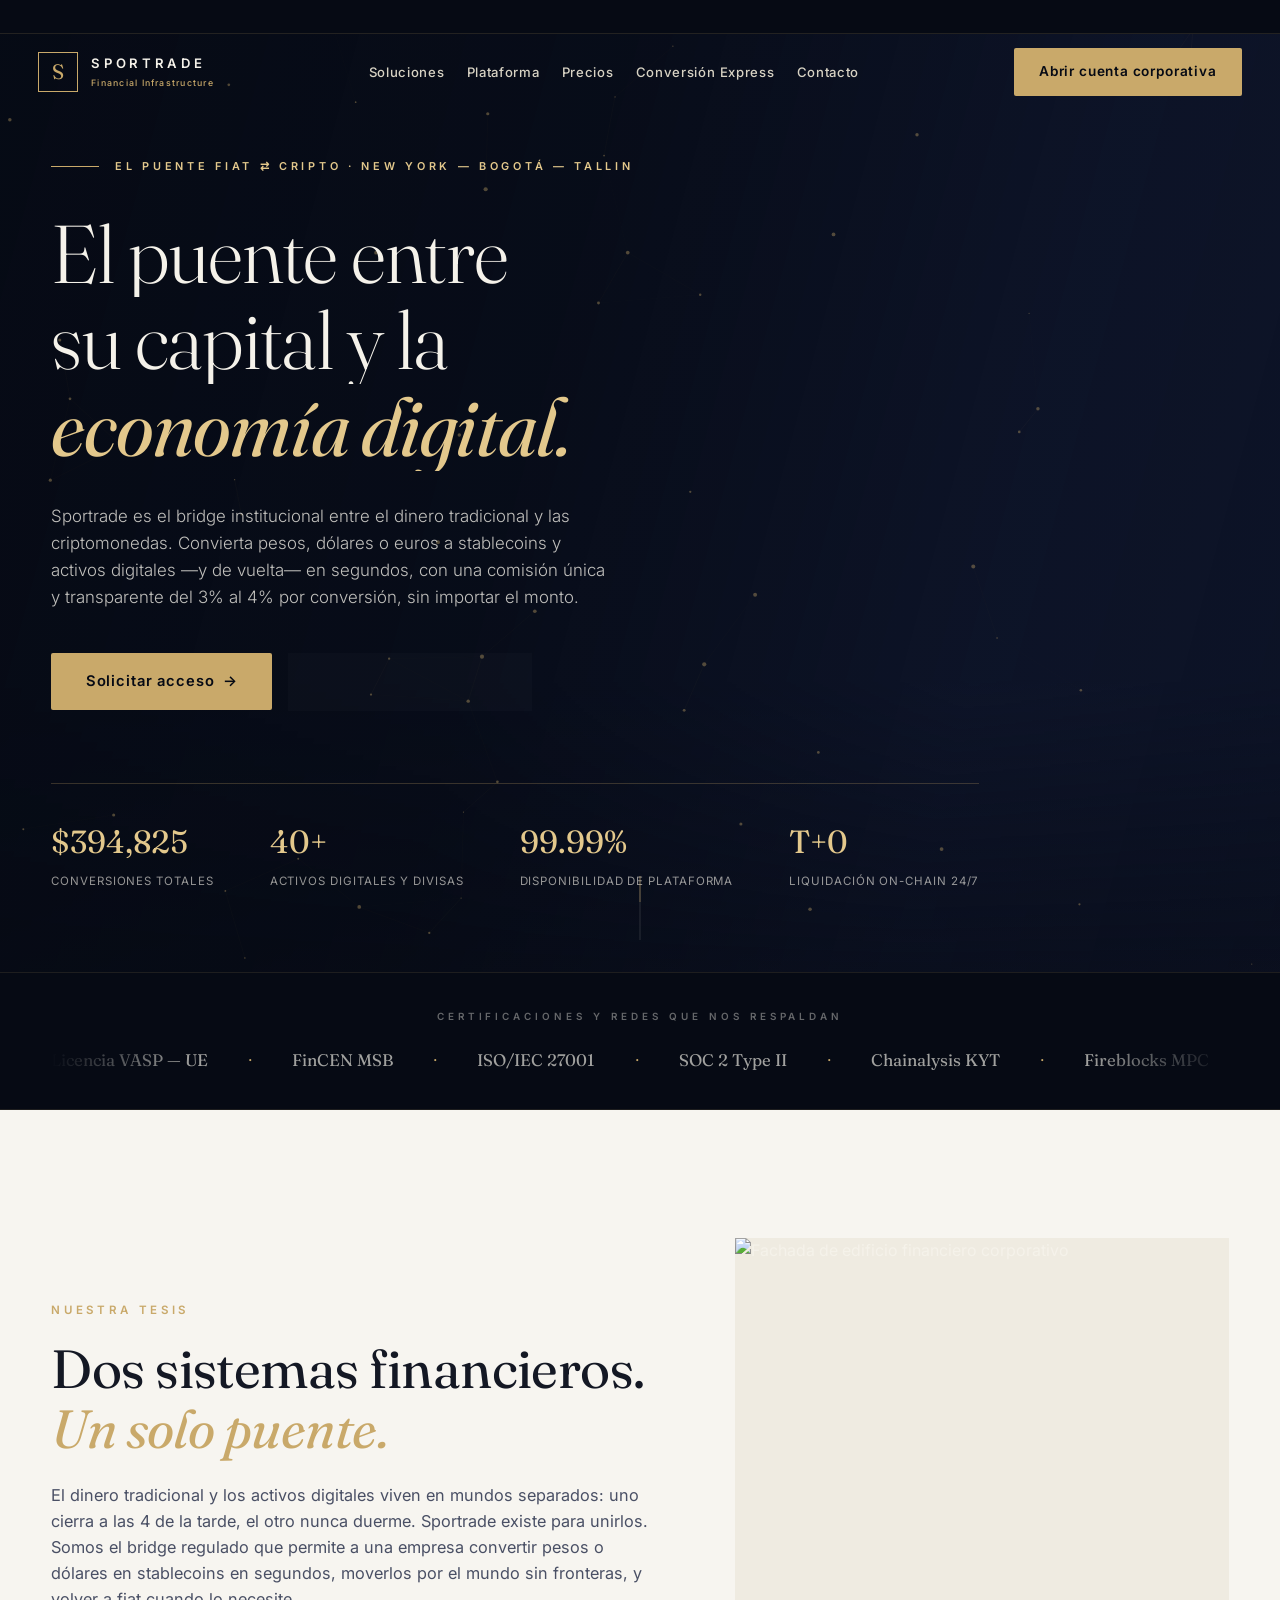
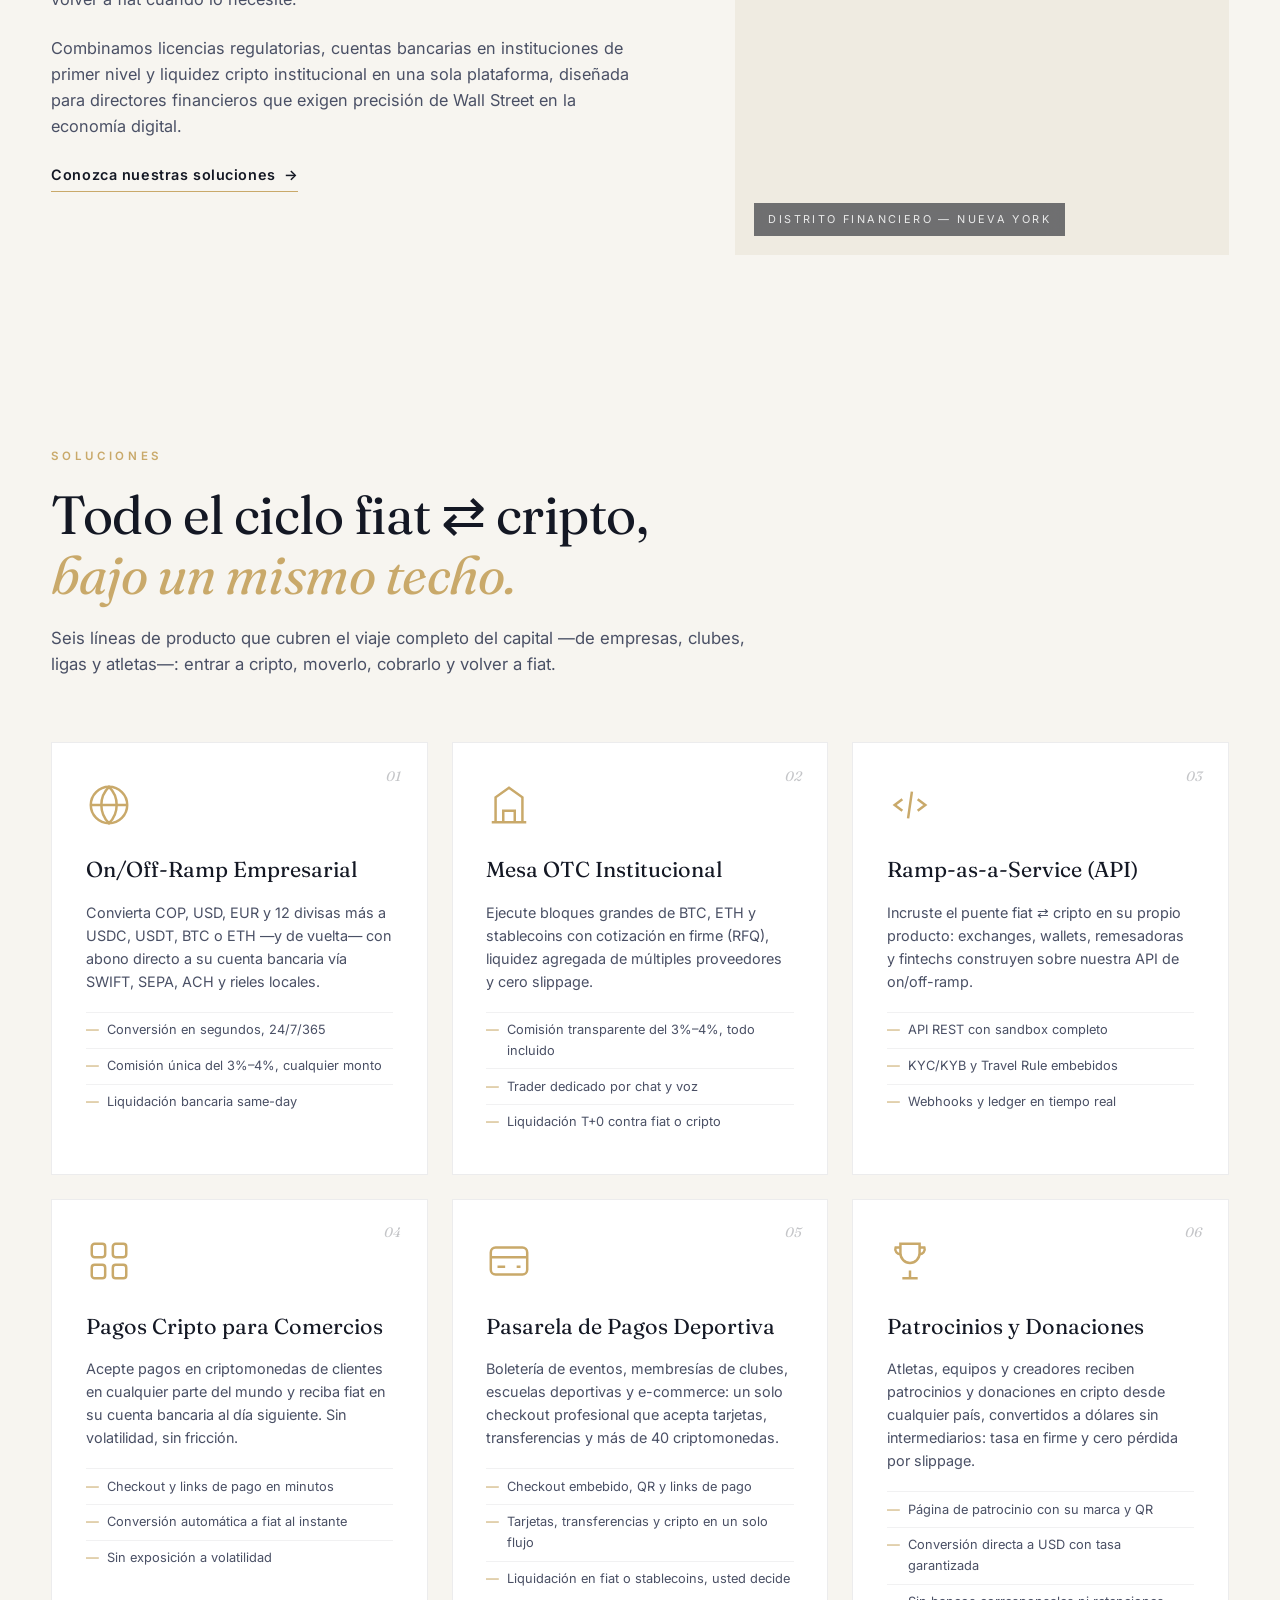
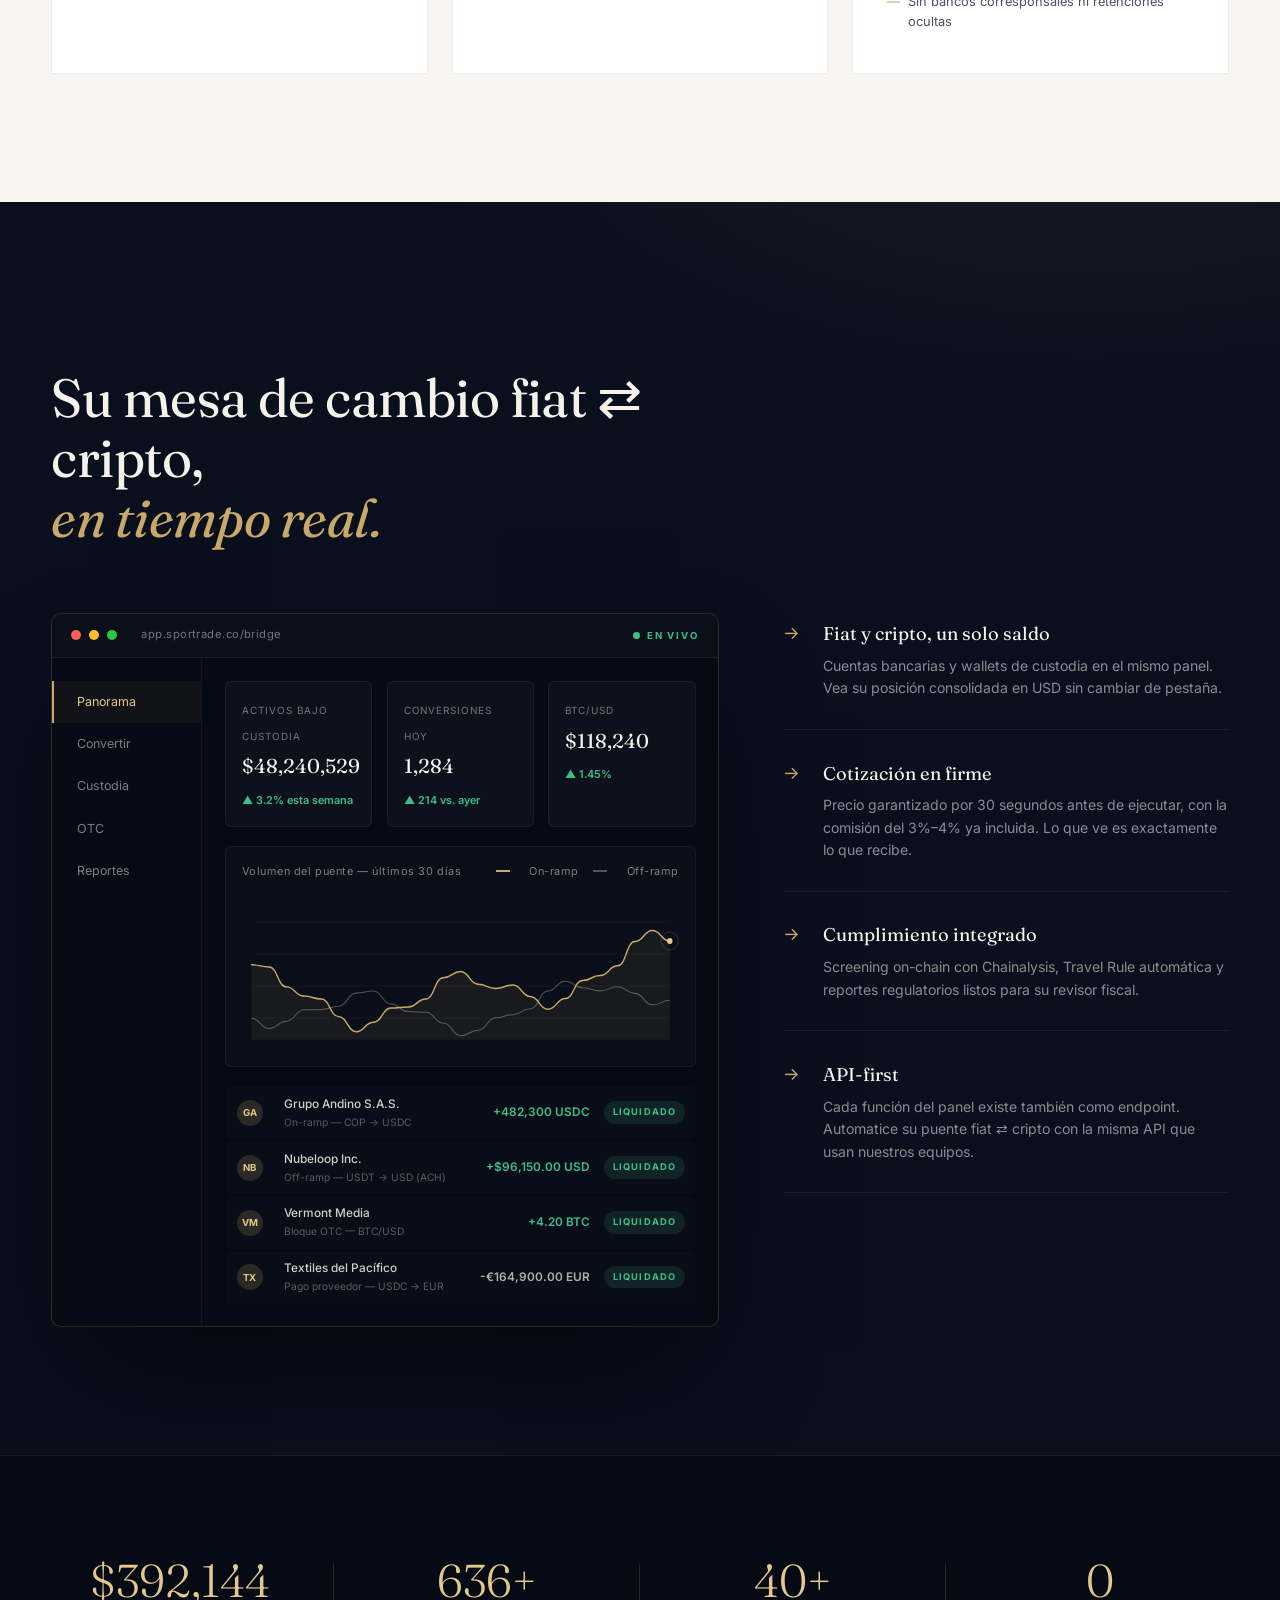
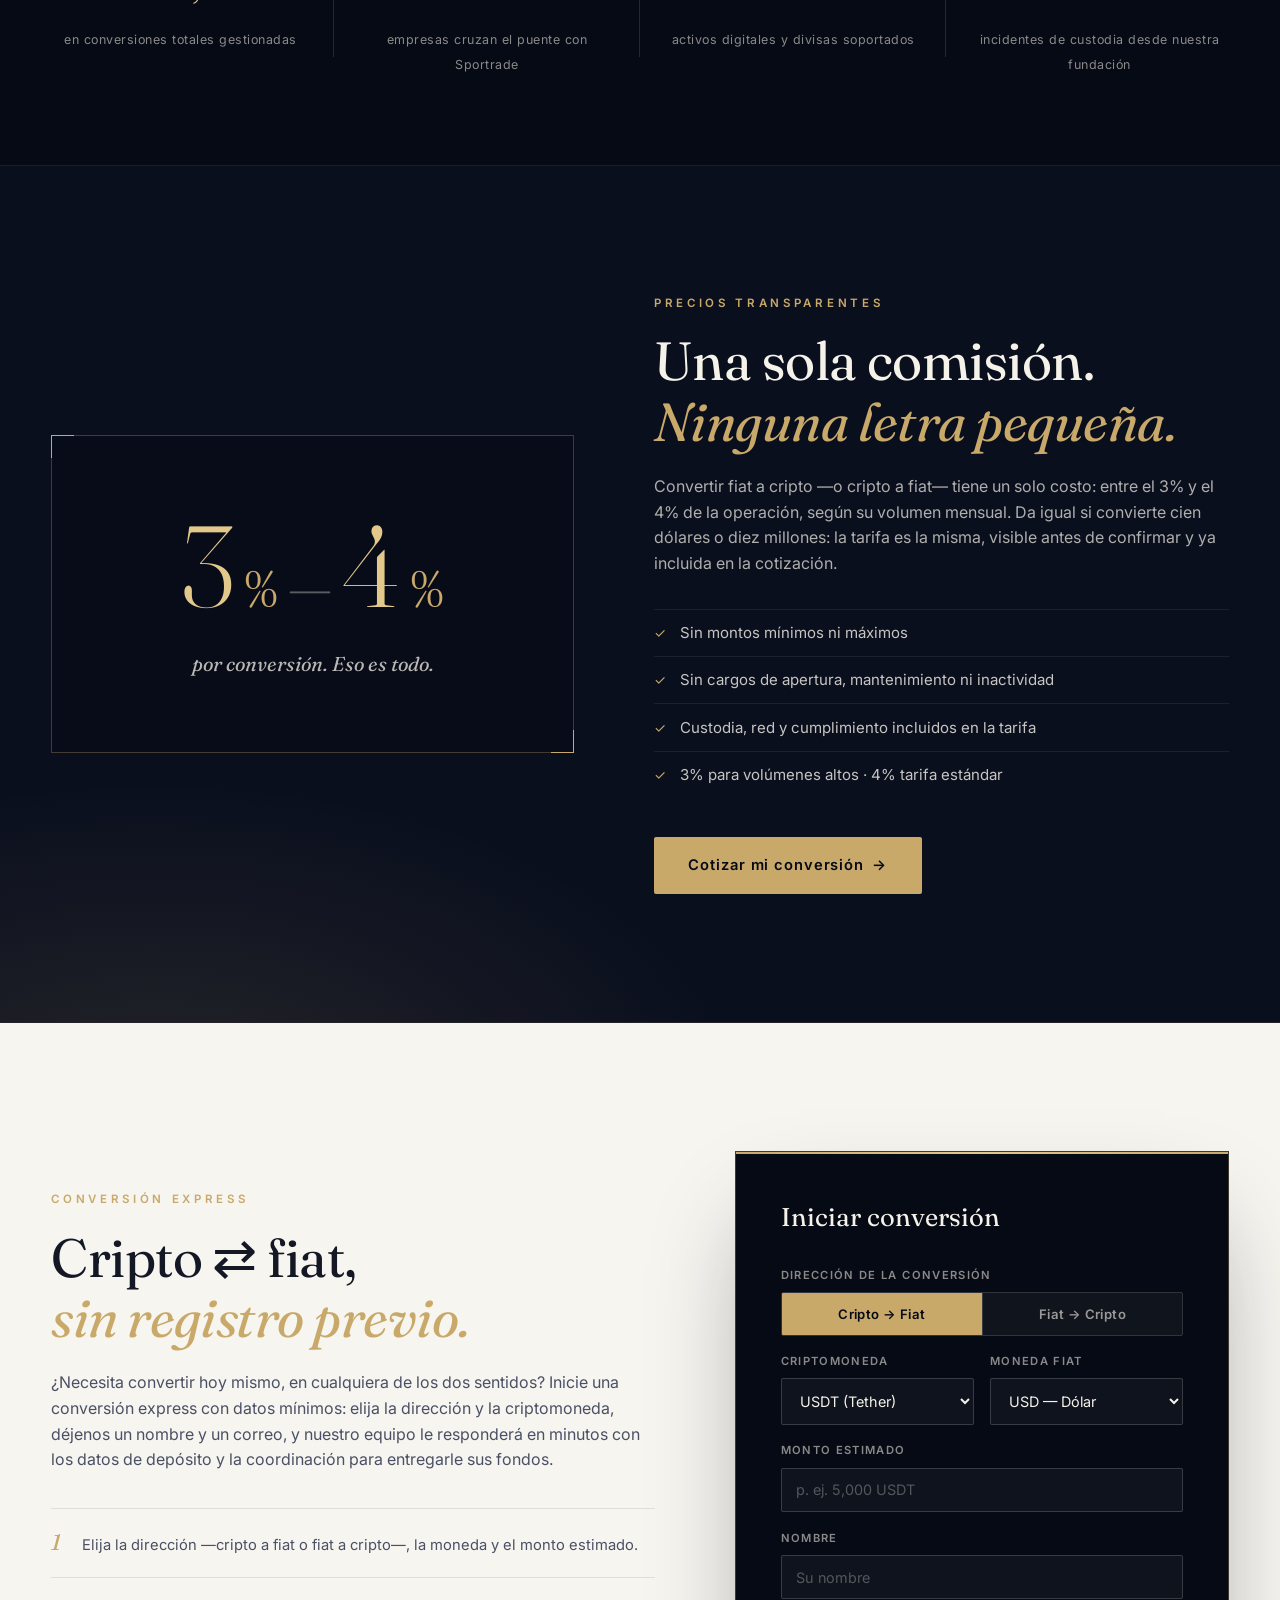
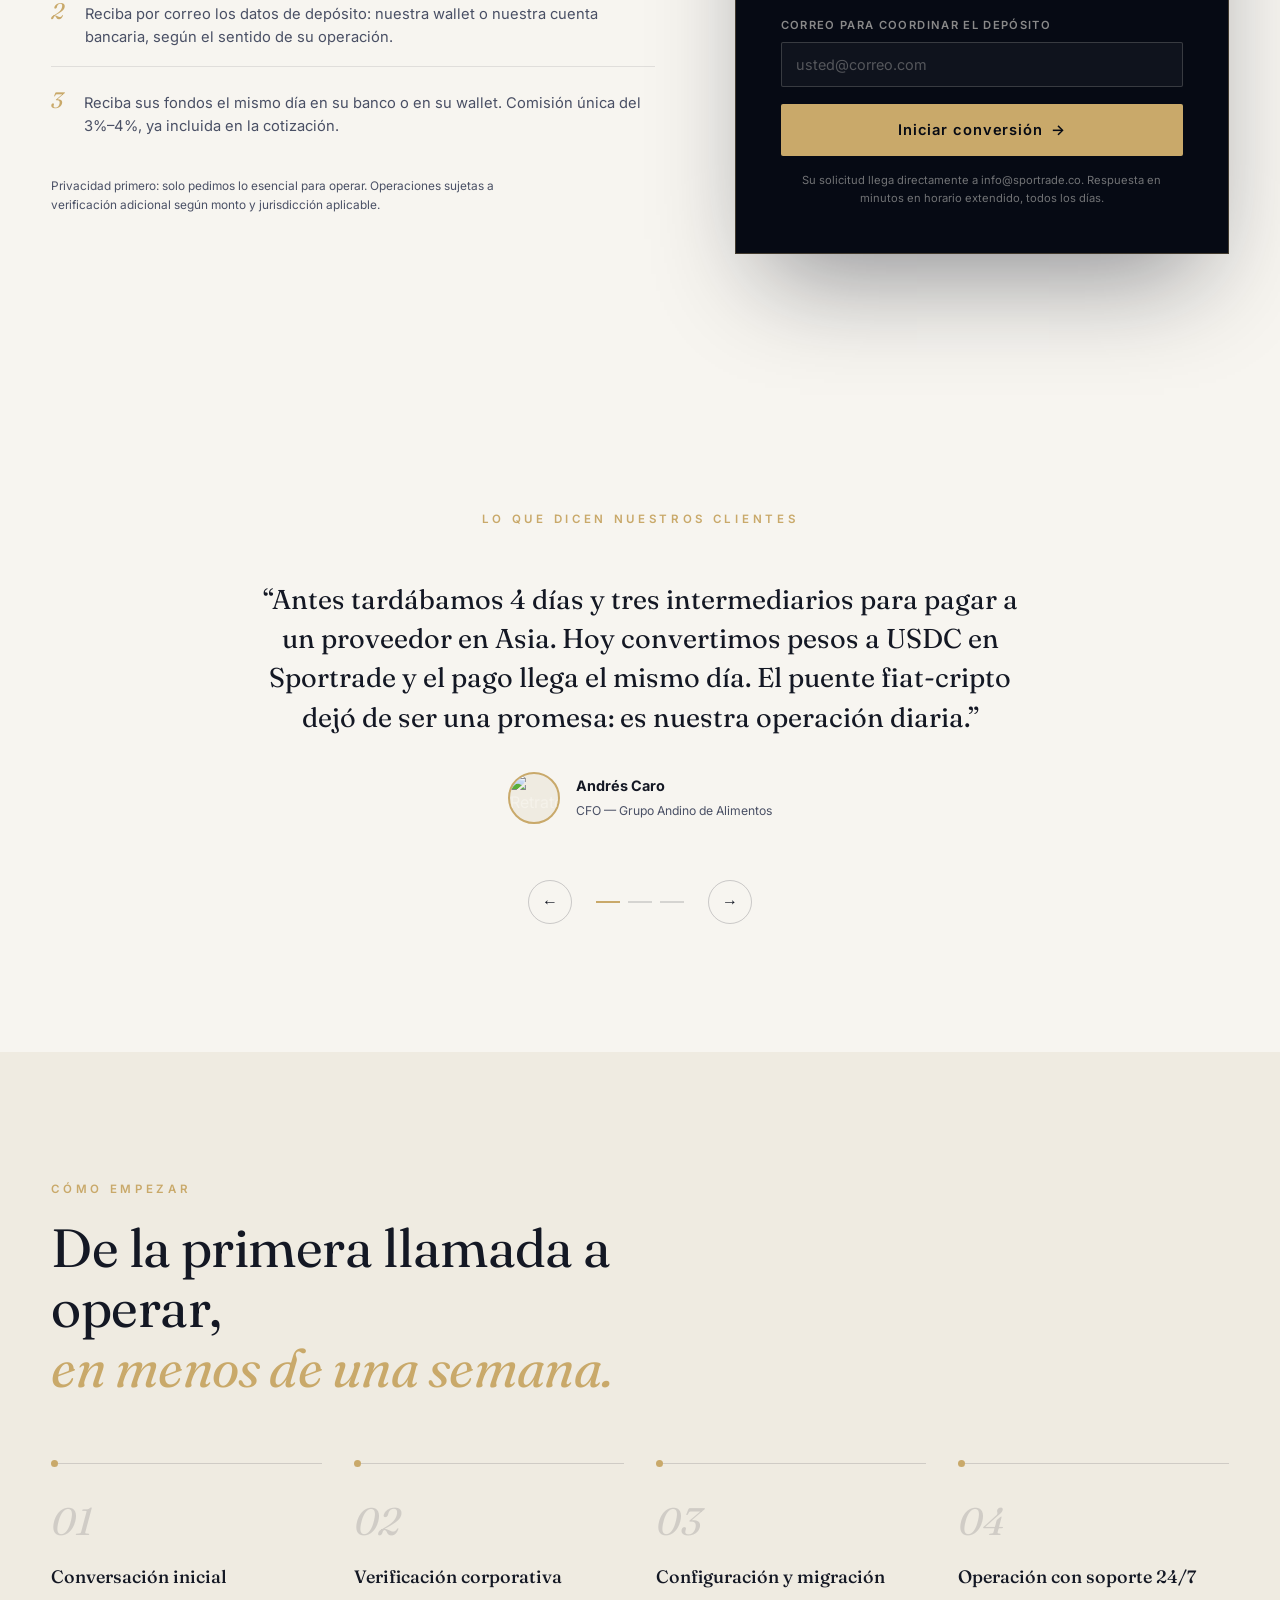
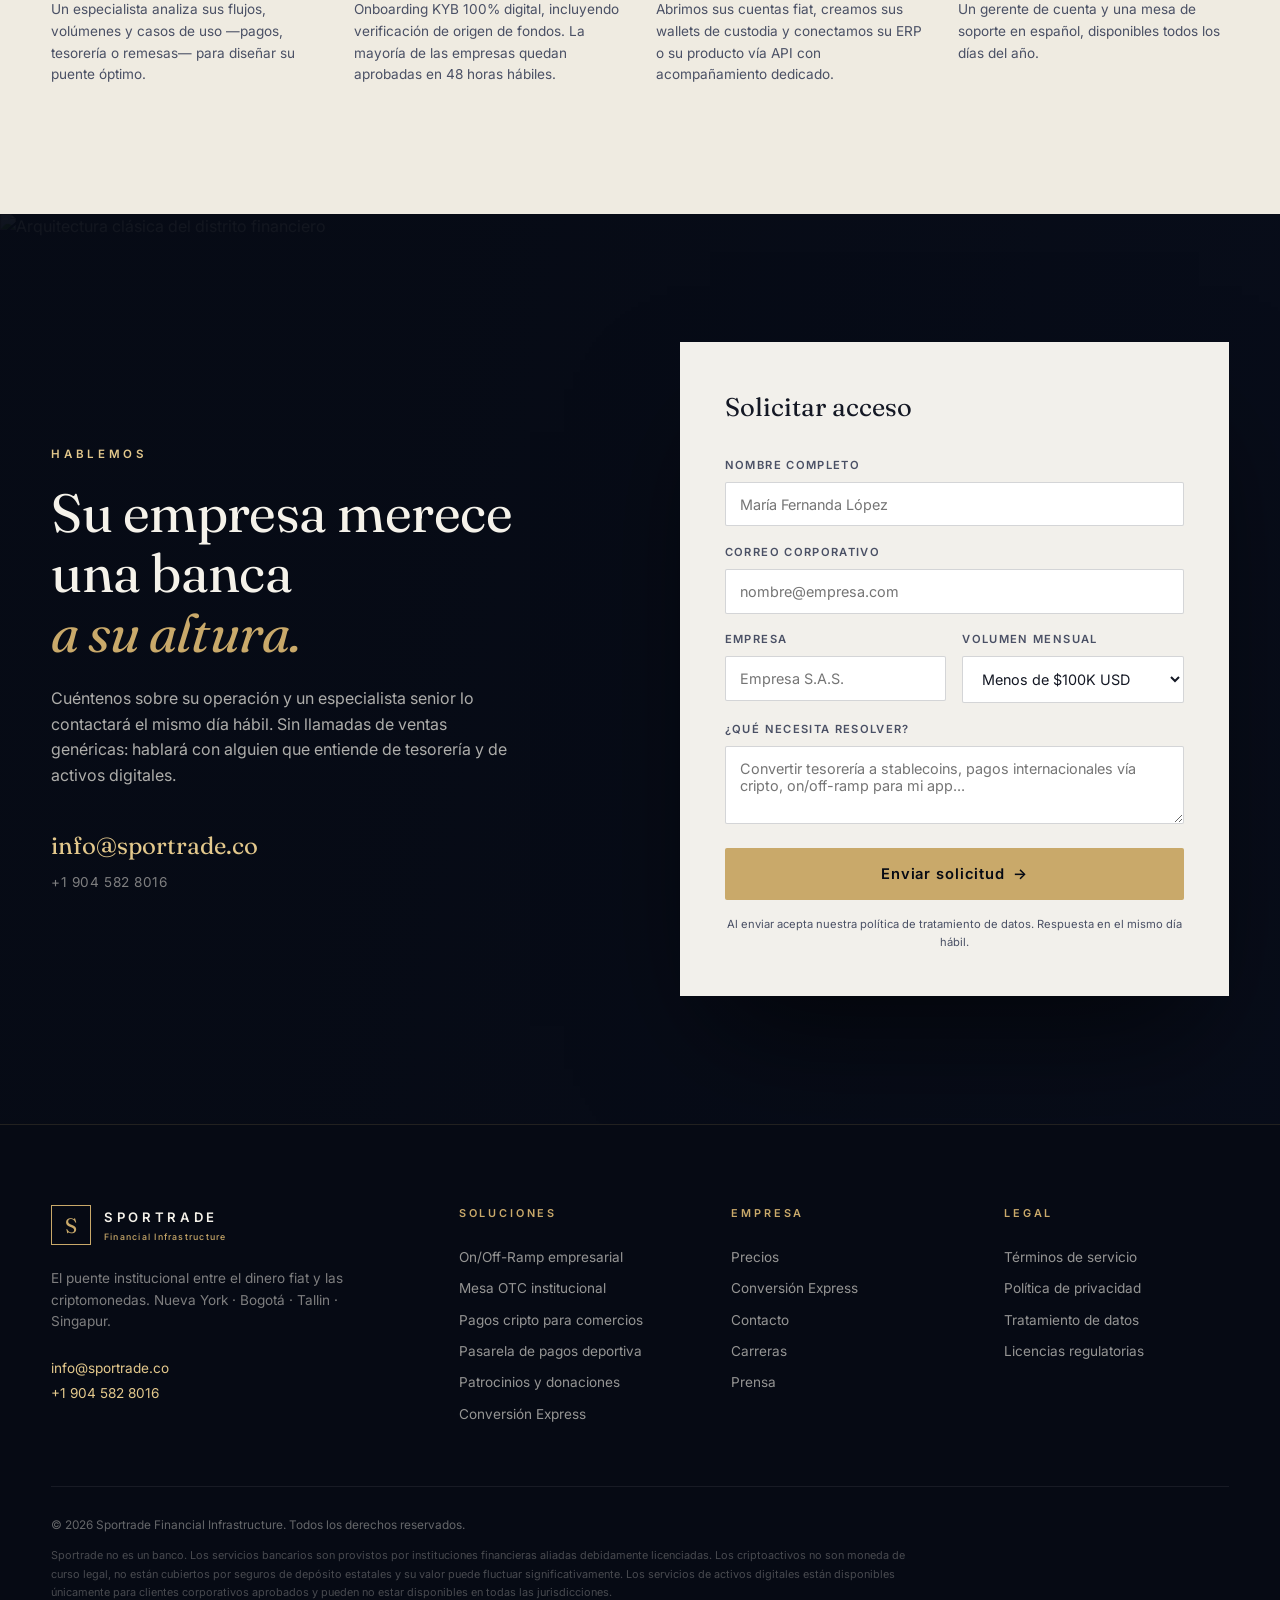
==== commit 53bb40d8: "Conversiones totales con dato real y actualizacion en vivo Reemplaza la cifra inventada de volumen (" ====
--- a/index.html
+++ b/index.html
@@ -72,7 +72,7 @@
         <a href="#plataforma" class="btn btn-outline btn-lg">Explorar la plataforma</a>
       </div>
       <div class="hero-stats reveal-hero">
-        <div class="hstat"><strong data-count="3.1" data-prefix="$" data-suffix="B+" data-decimals="1">$0</strong><span>Convertidos fiat ⇄ cripto</span></div>
+        <div class="hstat"><strong data-count="394825" data-prefix="$" data-live-total>$0</strong><span>Conversiones totales</span></div>
         <div class="hstat"><strong data-count="40" data-suffix="+">0</strong><span>Activos digitales y divisas</span></div>
         <div class="hstat"><strong data-count="99.99" data-suffix="%" data-decimals="2">0</strong><span>Disponibilidad de plataforma</span></div>
         <div class="hstat"><strong>T+0</strong><span>Liquidación on-chain 24/7</span></div>
@@ -241,7 +241,7 @@
   <!-- ══════════ CIFRAS ══════════ -->
   <section class="numbers">
     <div class="container numbers-grid">
-      <div class="num reveal"><strong data-count="3.1" data-prefix="$" data-suffix="B+" data-decimals="1">$0</strong><span>convertidos fiat ⇄ cripto en los últimos 12 meses</span></div>
+      <div class="num reveal"><strong data-count="394825" data-prefix="$" data-live-total>$0</strong><span>en conversiones totales gestionadas</span></div>
       <div class="num reveal"><strong data-count="640" data-suffix="+">0</strong><span>empresas cruzan el puente con Sportrade</span></div>
       <div class="num reveal"><strong data-count="40" data-suffix="+">0</strong><span>activos digitales y divisas soportados</span></div>
       <div class="num reveal"><strong data-count="0">0</strong><span>incidentes de custodia desde nuestra fundación</span></div>
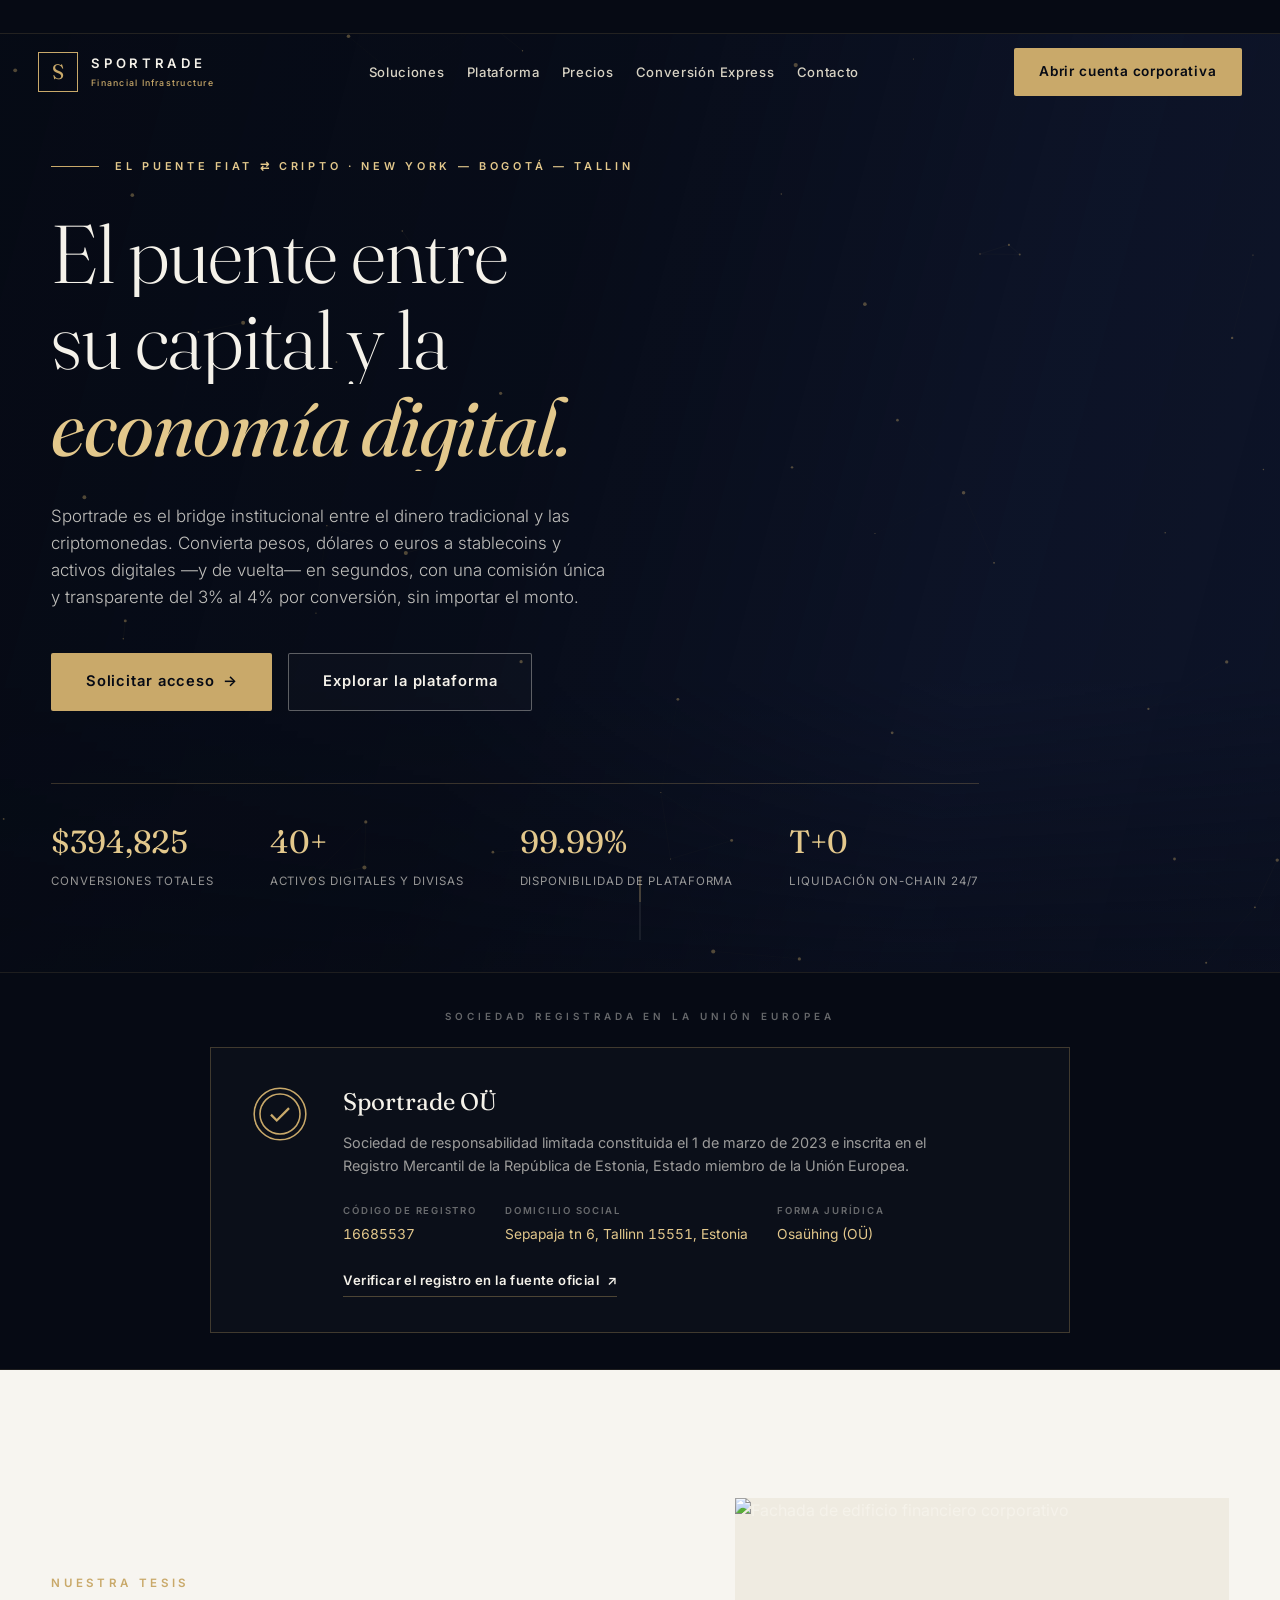
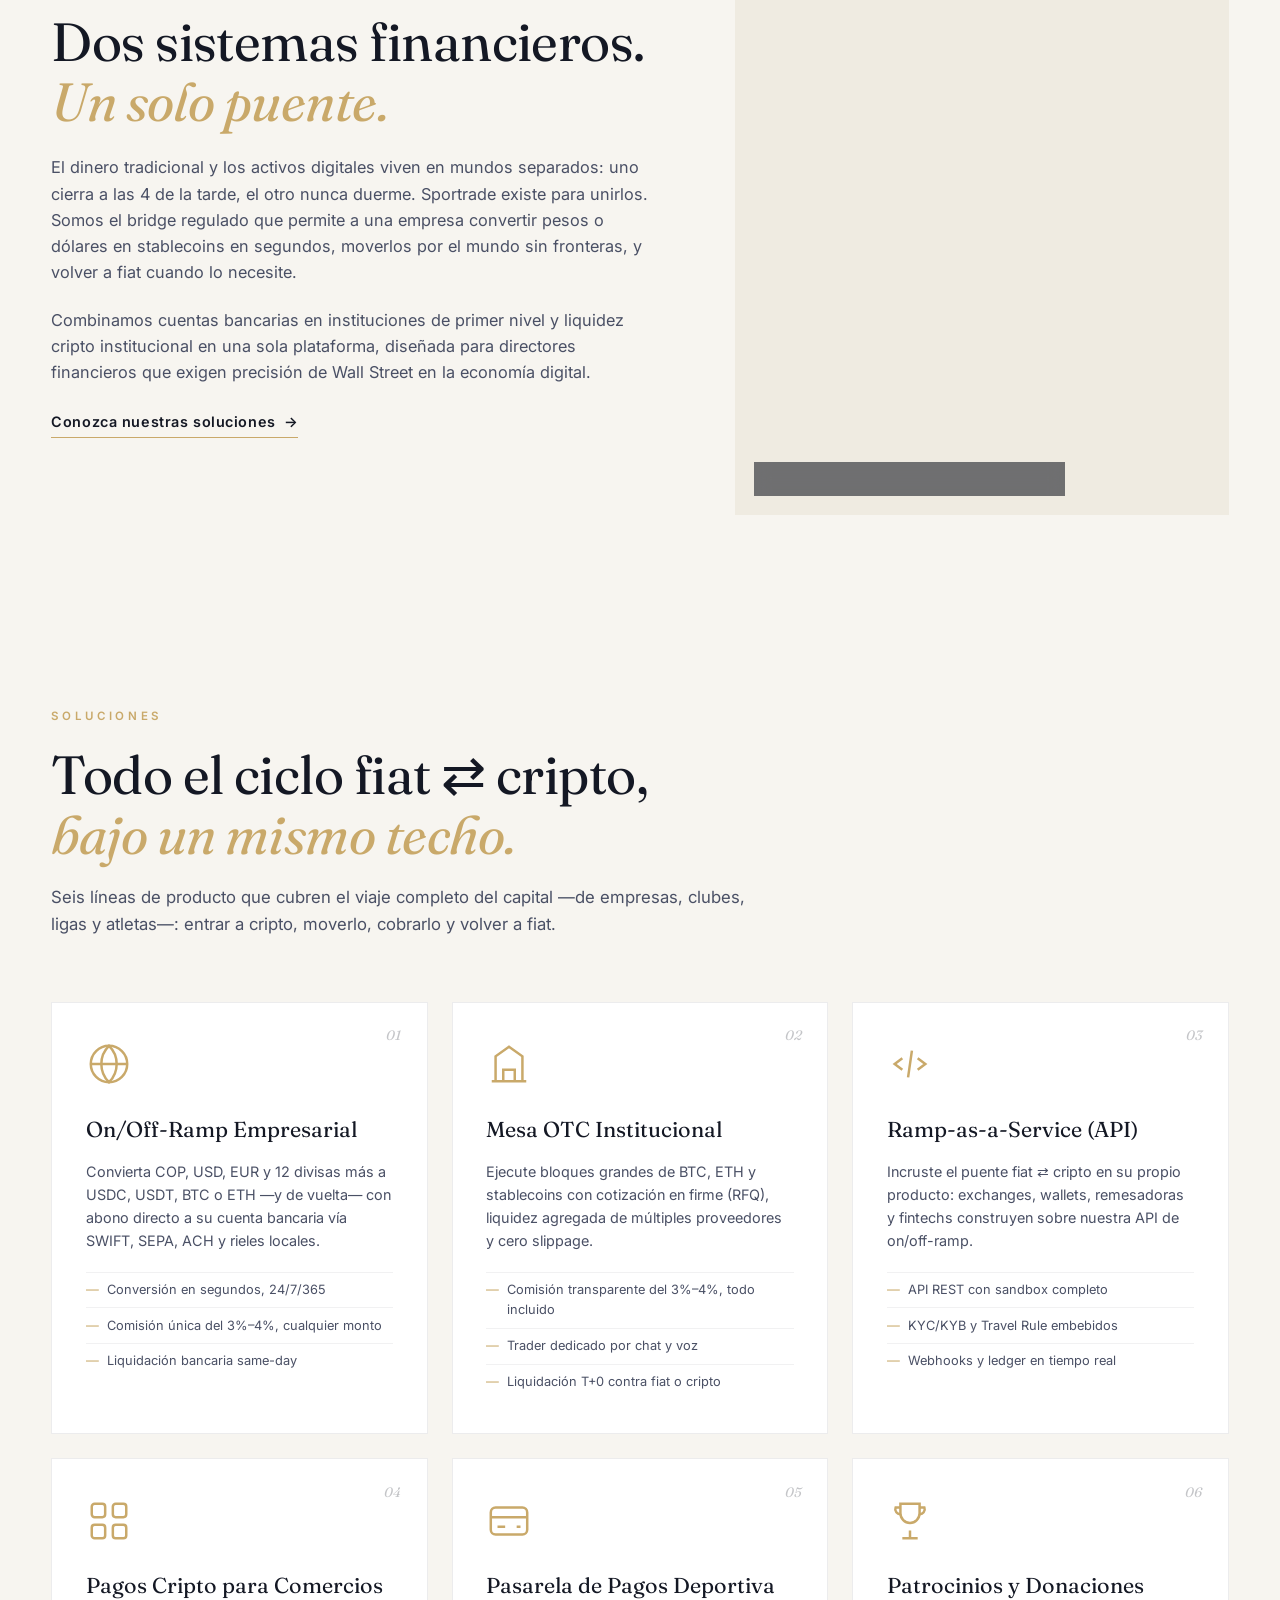
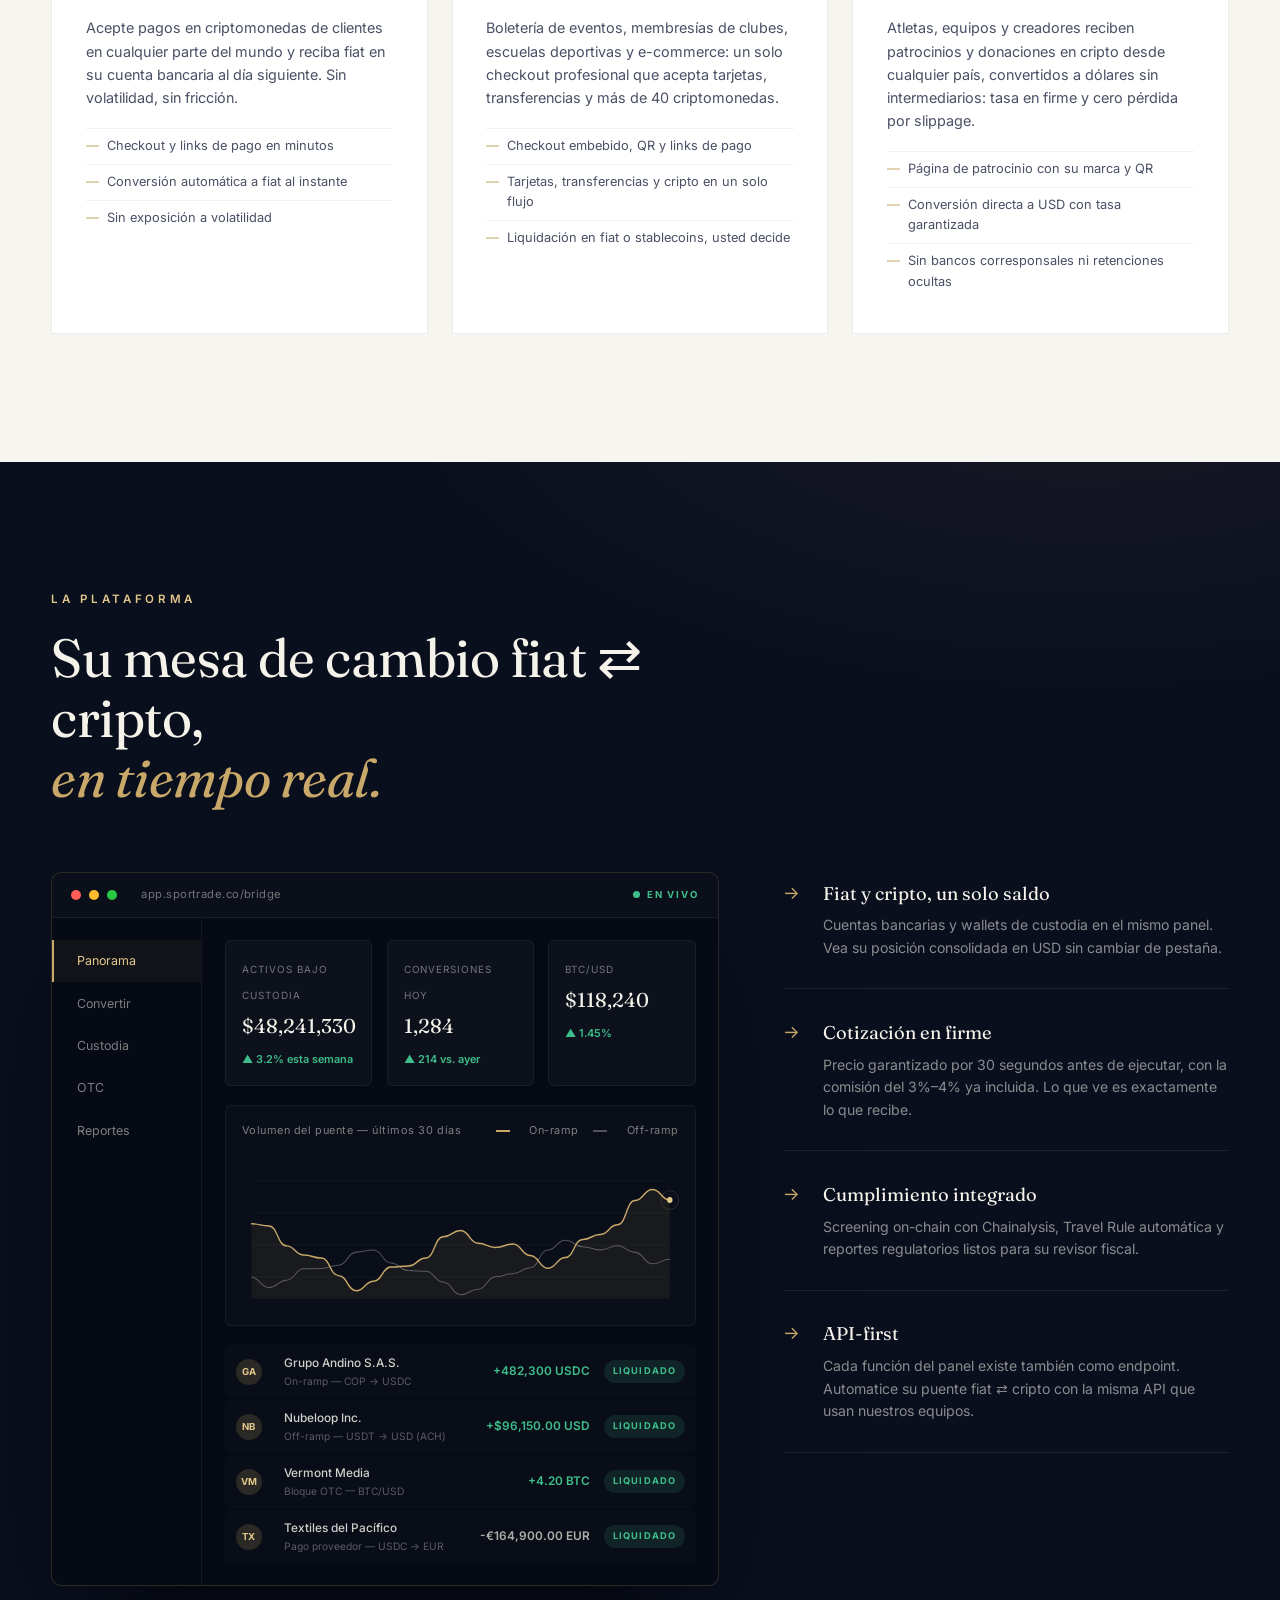
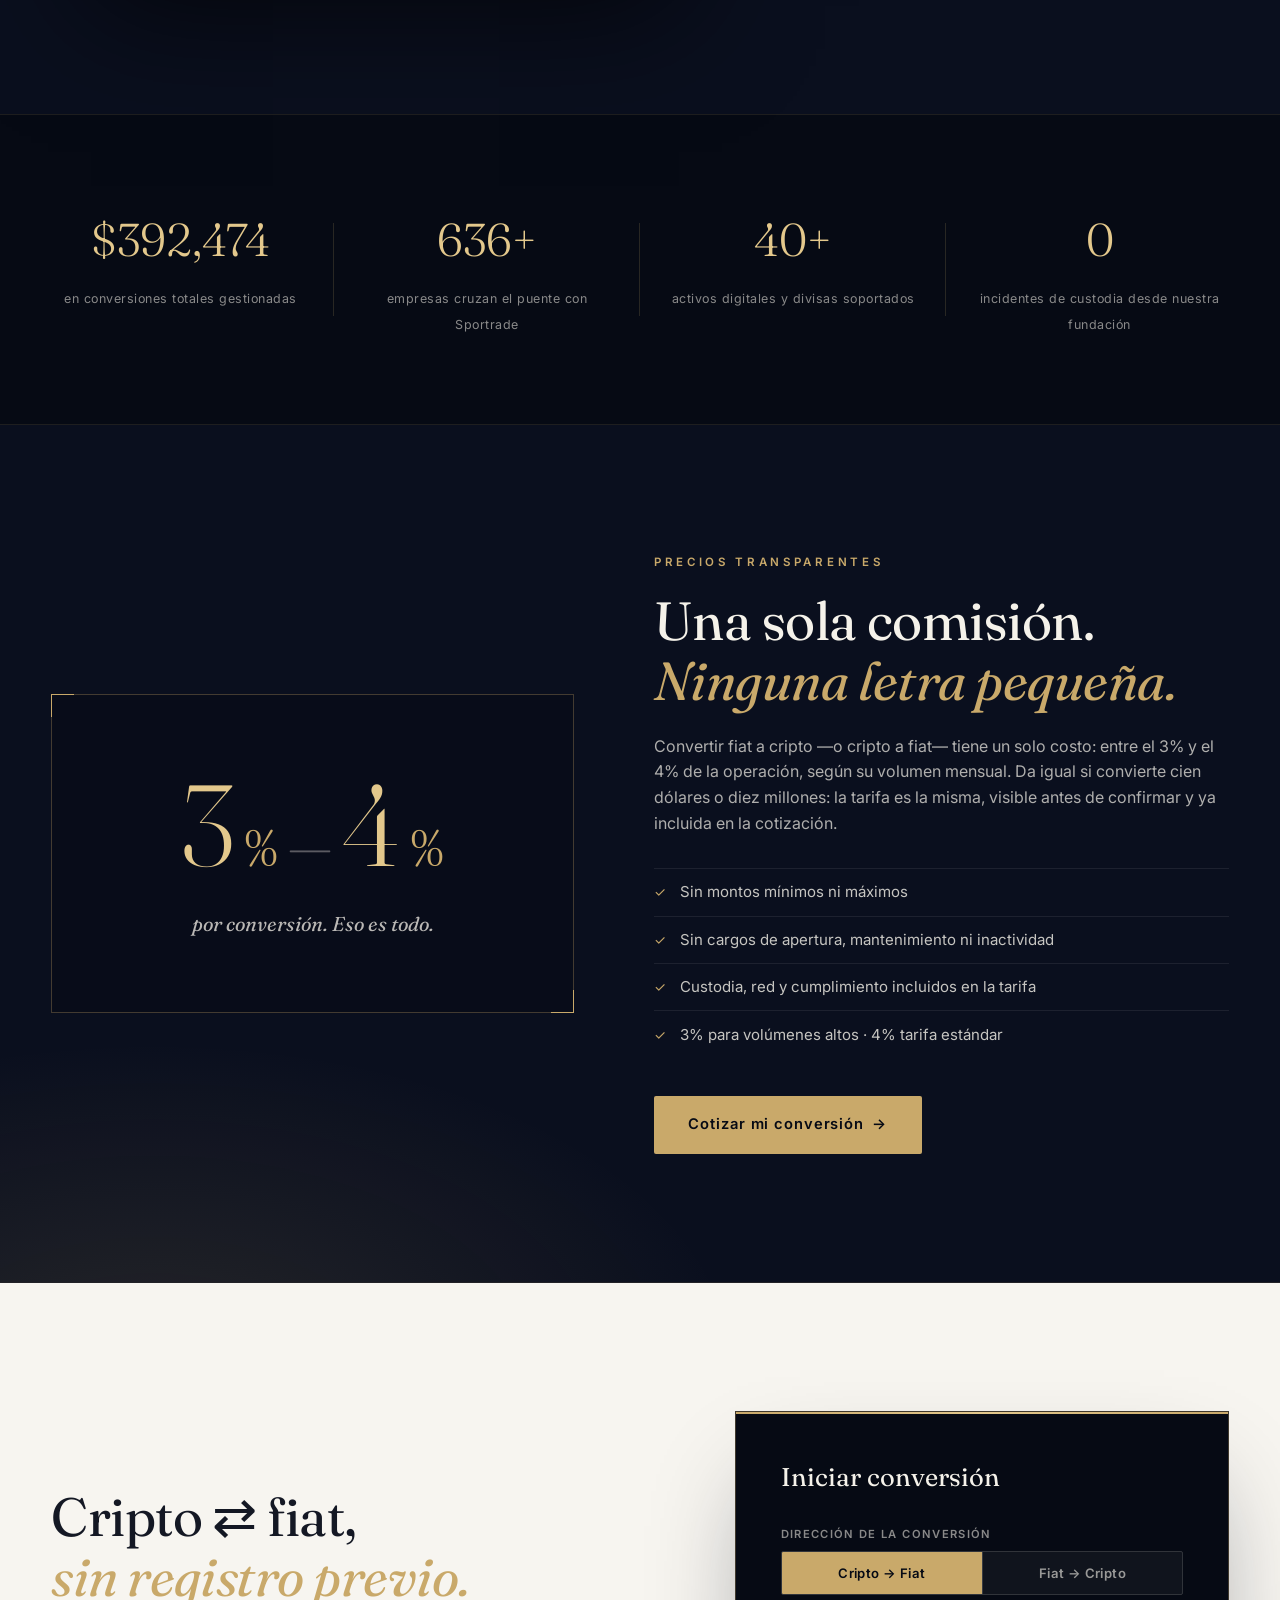
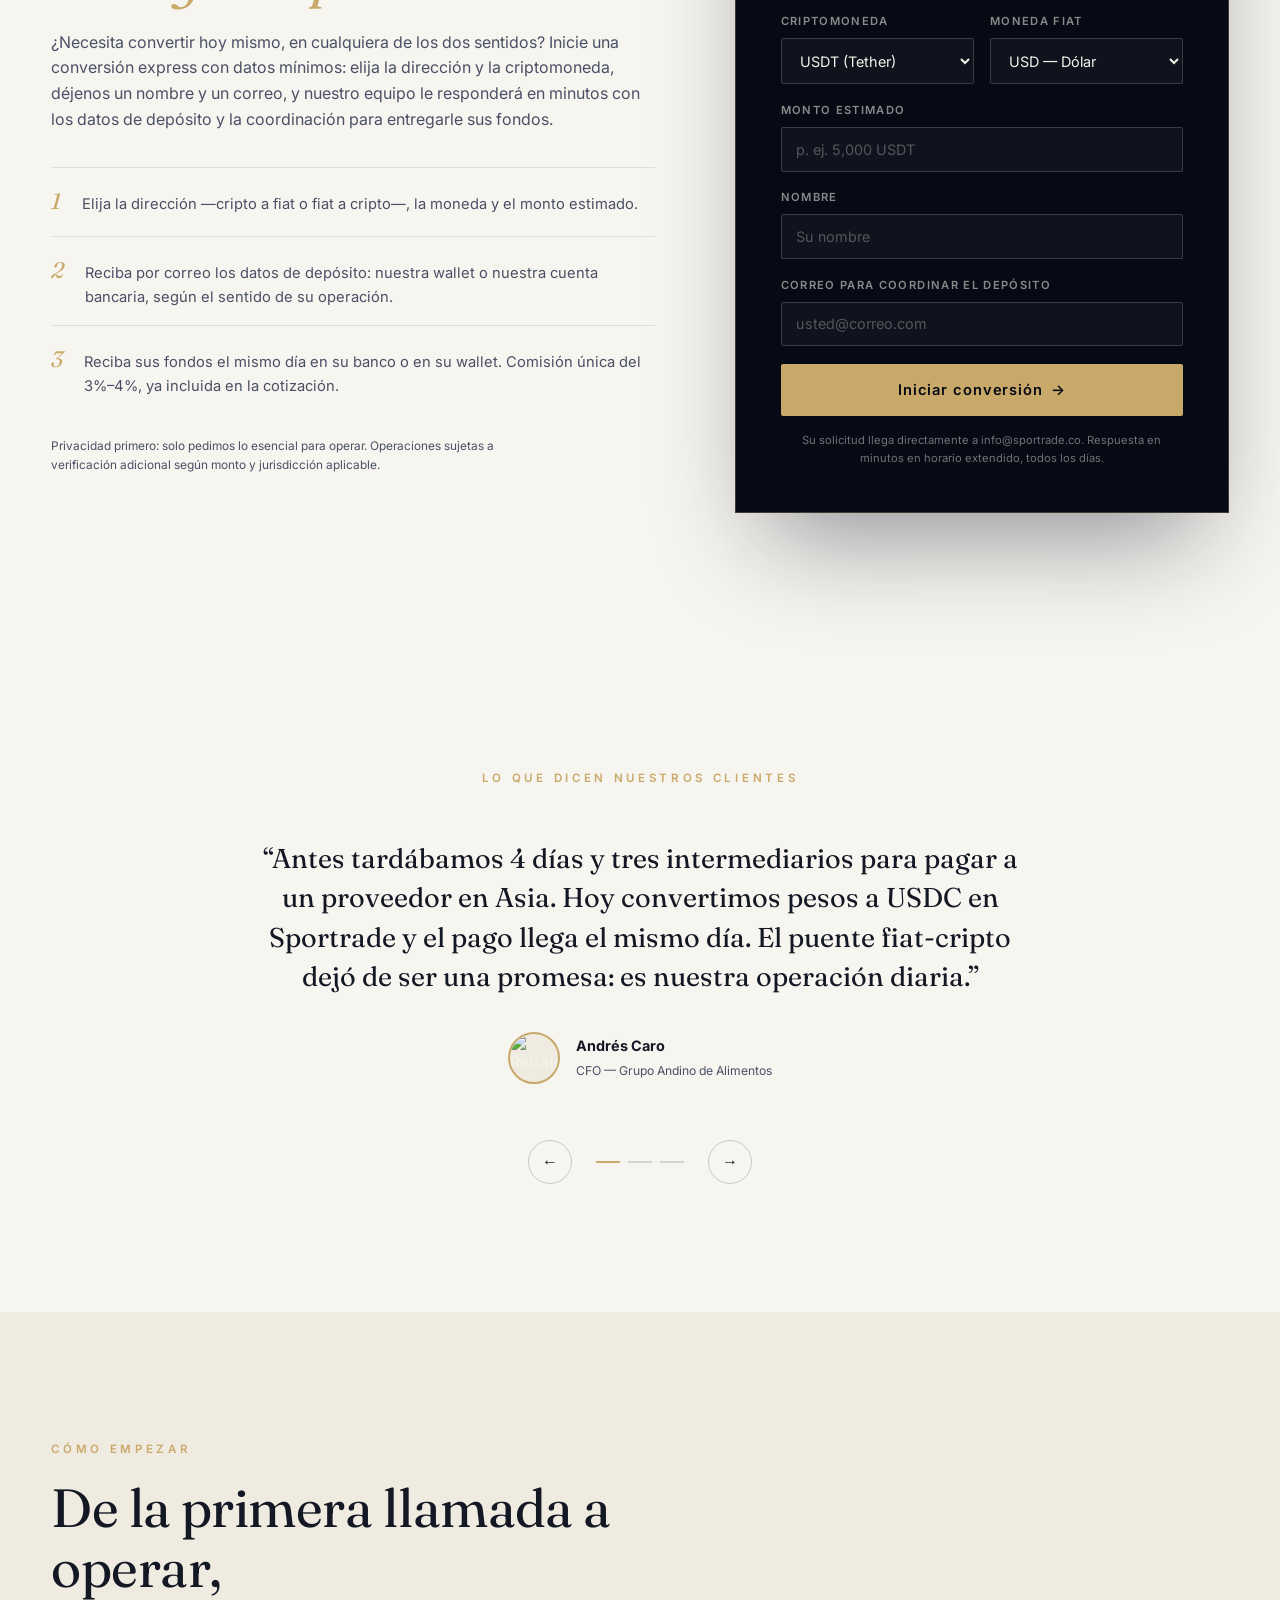
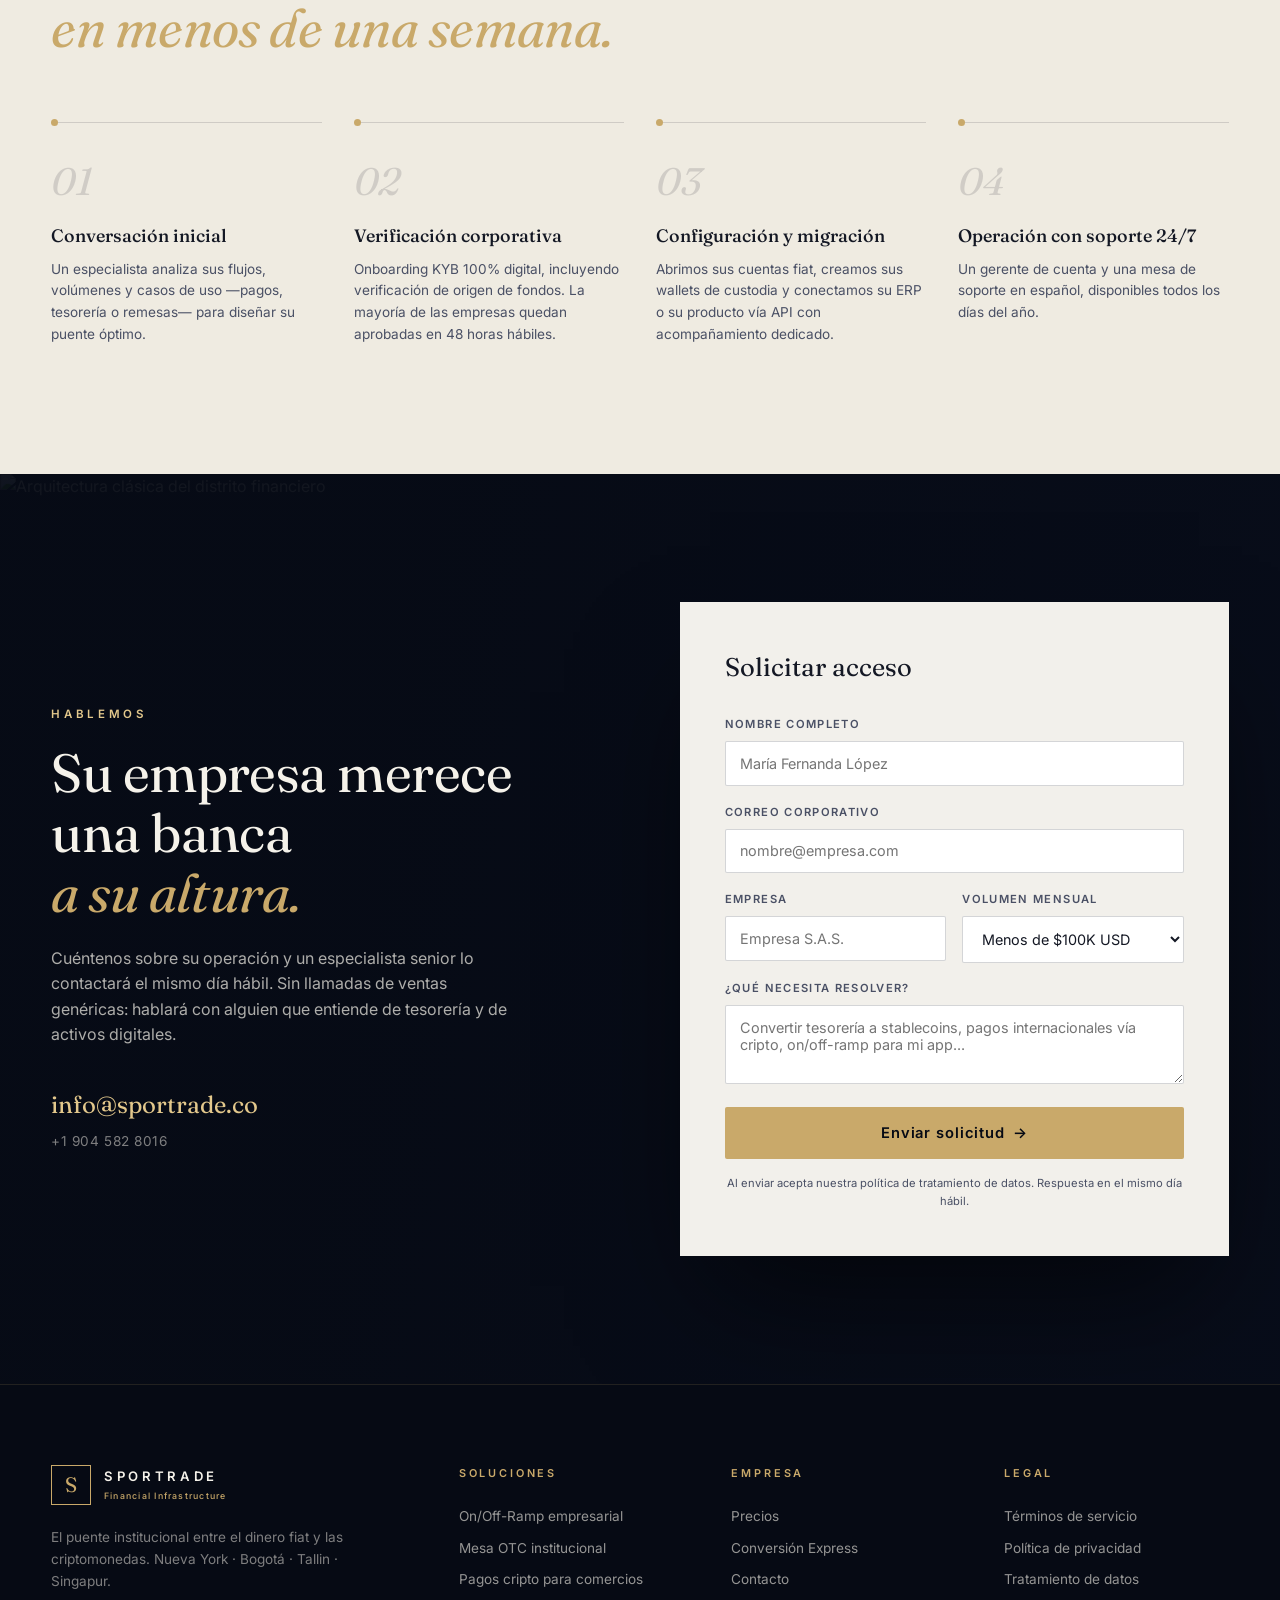
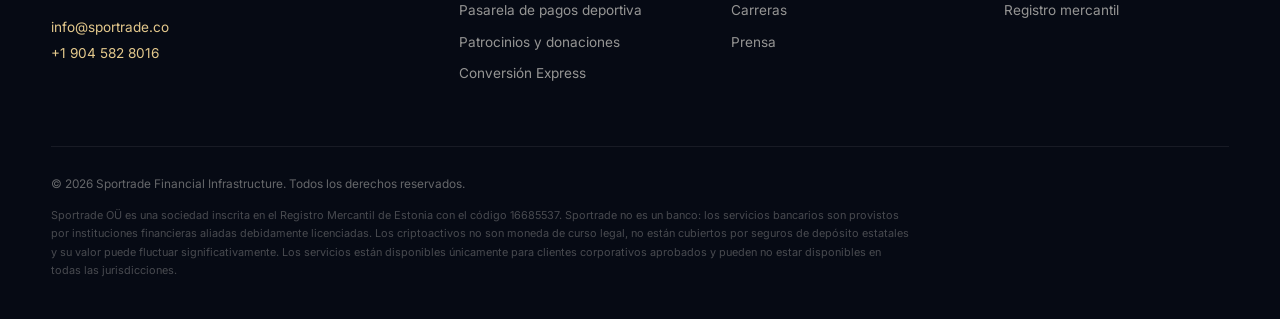
==== commit 810cbd51: "Sustituye certificaciones inventadas por el registro real de Estonia La barra mostraba credenciales " ====
--- a/index.html
+++ b/index.html
@@ -84,25 +84,24 @@
   <!-- ══════════ BARRA DE CONFIANZA ══════════ -->
   <section class="trustbar">
     <div class="container">
-      <p class="trust-label">CERTIFICACIONES Y REDES QUE NOS RESPALDAN</p>
-      <div class="trust-marquee">
-        <div class="trust-track">
-          <span>Licencia VASP — UE</span><i>·</i>
-          <span>FinCEN MSB</span><i>·</i>
-          <span>ISO/IEC 27001</span><i>·</i>
-          <span>SOC 2 Type II</span><i>·</i>
-          <span>Chainalysis KYT</span><i>·</i>
-          <span>Fireblocks MPC</span><i>·</i>
-          <span>SWIFT Network</span><i>·</i>
-          <span>Proof of Reserves</span><i>·</i>
-          <span>Licencia VASP — UE</span><i>·</i>
-          <span>FinCEN MSB</span><i>·</i>
-          <span>ISO/IEC 27001</span><i>·</i>
-          <span>SOC 2 Type II</span><i>·</i>
-          <span>Chainalysis KYT</span><i>·</i>
-          <span>Fireblocks MPC</span><i>·</i>
-          <span>SWIFT Network</span><i>·</i>
-          <span>Proof of Reserves</span><i>·</i>
+      <p class="trust-label">SOCIEDAD REGISTRADA EN LA UNIÓN EUROPEA</p>
+      <div class="registry">
+        <div class="registry-seal" aria-hidden="true">
+          <svg viewBox="0 0 48 48" fill="none" stroke="currentColor" stroke-width="1.2">
+            <circle cx="24" cy="24" r="20"/>
+            <circle cx="24" cy="24" r="15.5"/>
+            <path d="M17 24.5l4.5 4.5L31 19.5" stroke-width="1.8"/>
+          </svg>
+        </div>
+        <div class="registry-body">
+          <h3>Sportrade OÜ</h3>
+          <p>Sociedad de responsabilidad limitada constituida el 1 de marzo de 2023 e inscrita en el Registro Mercantil de la República de Estonia, Estado miembro de la Unión Europea.</p>
+          <dl class="registry-facts">
+            <div><dt>Código de registro</dt><dd>16685537</dd></div>
+            <div><dt>Domicilio social</dt><dd>Sepapaja tn 6, Tallinn 15551, Estonia</dd></div>
+            <div><dt>Forma jurídica</dt><dd>Osaühing (OÜ)</dd></div>
+          </dl>
+          <a class="registry-link" href="https://www.e-krediidiinfo.ee/16685537-SPORTRADE-O%C3%9C" target="_blank" rel="noopener noreferrer">Verificar el registro en la fuente oficial <span>↗</span></a>
         </div>
       </div>
     </div>
@@ -115,7 +114,7 @@
         <p class="section-eyebrow reveal">NUESTRA TESIS</p>
         <h2 class="reveal">Dos sistemas financieros.<br/><em>Un solo puente.</em></h2>
         <p class="reveal">El dinero tradicional y los activos digitales viven en mundos separados: uno cierra a las 4 de la tarde, el otro nunca duerme. Sportrade existe para unirlos. Somos el bridge regulado que permite a una empresa convertir pesos o dólares en stablecoins en segundos, moverlos por el mundo sin fronteras, y volver a fiat cuando lo necesite.</p>
-        <p class="reveal">Combinamos licencias regulatorias, cuentas bancarias en instituciones de primer nivel y liquidez cripto institucional en una sola plataforma, diseñada para directores financieros que exigen precisión de Wall Street en la economía digital.</p>
+        <p class="reveal">Combinamos cuentas bancarias en instituciones de primer nivel y liquidez cripto institucional en una sola plataforma, diseñada para directores financieros que exigen precisión de Wall Street en la economía digital.</p>
         <a href="#soluciones" class="text-link reveal">Conozca nuestras soluciones <span>→</span></a>
       </div>
       <figure class="manifesto-media reveal-img">
@@ -461,12 +460,12 @@
           <a href="#">Términos de servicio</a>
           <a href="#">Política de privacidad</a>
           <a href="#">Tratamiento de datos</a>
-          <a href="#">Licencias regulatorias</a>
+          <a href="https://www.e-krediidiinfo.ee/16685537-SPORTRADE-O%C3%9C" target="_blank" rel="noopener noreferrer">Registro mercantil</a>
         </div>
       </div>
       <div class="footer-legal">
         <p>© 2026 Sportrade Financial Infrastructure. Todos los derechos reservados.</p>
-        <p class="footer-disclaimer">Sportrade no es un banco. Los servicios bancarios son provistos por instituciones financieras aliadas debidamente licenciadas. Los criptoactivos no son moneda de curso legal, no están cubiertos por seguros de depósito estatales y su valor puede fluctuar significativamente. Los servicios de activos digitales están disponibles únicamente para clientes corporativos aprobados y pueden no estar disponibles en todas las jurisdicciones.</p>
+        <p class="footer-disclaimer">Sportrade OÜ es una sociedad inscrita en el Registro Mercantil de Estonia con el código 16685537. Sportrade no es un banco: los servicios bancarios son provistos por instituciones financieras aliadas debidamente licenciadas. Los criptoactivos no son moneda de curso legal, no están cubiertos por seguros de depósito estatales y su valor puede fluctuar significativamente. Los servicios están disponibles únicamente para clientes corporativos aprobados y pueden no estar disponibles en todas las jurisdicciones.</p>
       </div>
     </div>
   </footer>
--- a/css/styles.css
+++ b/css/styles.css
@@ -243,10 +243,33 @@
 /* ─────────── Trustbar ─────────── */
 .trustbar { background: var(--navy-950); padding: 2.2rem 0; border-block: 1px solid rgba(201,169,106,0.12); }
 .trust-label { text-align: center; font-size: 0.62rem; letter-spacing: 0.4em; color: rgba(245,242,234,0.4); margin-bottom: 1.4rem; font-weight: 600; }
-.trust-marquee { overflow: hidden; mask-image: linear-gradient(90deg, transparent, #000 12%, #000 88%, transparent); -webkit-mask-image: linear-gradient(90deg, transparent, #000 12%, #000 88%, transparent); }
-.trust-track { display: flex; align-items: center; gap: 2.5rem; width: max-content; animation: ticker-scroll 30s linear infinite; }
-.trust-track span { font-family: var(--serif); font-size: 1.05rem; color: rgba(245,242,234,0.65); white-space: nowrap; font-weight: 400; }
-.trust-track i { color: var(--gold); font-style: normal; }
+.registry {
+  display: flex; gap: 2rem; align-items: flex-start;
+  max-width: 860px; margin: 0 auto;
+  border: 1px solid rgba(201,169,106,0.28);
+  background: rgba(255,255,255,0.02);
+  padding: 2.2rem 2.4rem;
+}
+.registry-seal { width: 62px; height: 62px; color: var(--gold); flex-shrink: 0; }
+.registry-seal svg { width: 100%; height: 100%; }
+.registry-body h3 { font-size: 1.5rem; color: var(--ivory); margin-bottom: 0.6rem; }
+.registry-body > p { font-size: 0.9rem; color: rgba(245,242,234,0.62); max-width: 620px; }
+.registry-facts {
+  display: grid; grid-template-columns: repeat(3, auto); gap: 1.8rem;
+  margin: 1.6rem 0 1.4rem; justify-content: start;
+}
+.registry-facts dt {
+  font-size: 0.6rem; letter-spacing: 0.18em; text-transform: uppercase;
+  color: rgba(245,242,234,0.4); font-weight: 600; margin-bottom: 0.3rem;
+}
+.registry-facts dd { font-size: 0.86rem; color: var(--gold-bright); font-variant-numeric: tabular-nums; }
+.registry-link {
+  display: inline-flex; gap: 0.5rem; align-items: center;
+  font-size: 0.82rem; font-weight: 600; letter-spacing: 0.03em;
+  color: var(--ivory); border-bottom: 1px solid var(--gold-dim);
+  padding-bottom: 0.3rem; transition: color 0.3s, gap 0.3s var(--ease-out), border-color 0.3s;
+}
+.registry-link:hover { color: var(--gold-bright); gap: 0.9rem; border-color: var(--gold); }
 
 /* ─────────── Manifesto ─────────── */
 .manifesto { background: var(--paper); padding: 8rem 0; }
@@ -626,6 +649,8 @@
   .form-row.two { grid-template-columns: 1fr; }
   .dash-kpis { grid-template-columns: 1fr; }
   .cta-form { padding: 1.8rem; }
+  .registry { flex-direction: column; gap: 1.4rem; padding: 1.8rem; }
+  .registry-facts { grid-template-columns: 1fr; gap: 1.1rem; }
   .manifesto, .solutions, .platform, .testimonials, .process, .cta, .pricing, .express { padding: 4.5rem 0; }
   .pricing-big { padding: 3rem 1.2rem; }
   .express-form { padding: 1.8rem; }
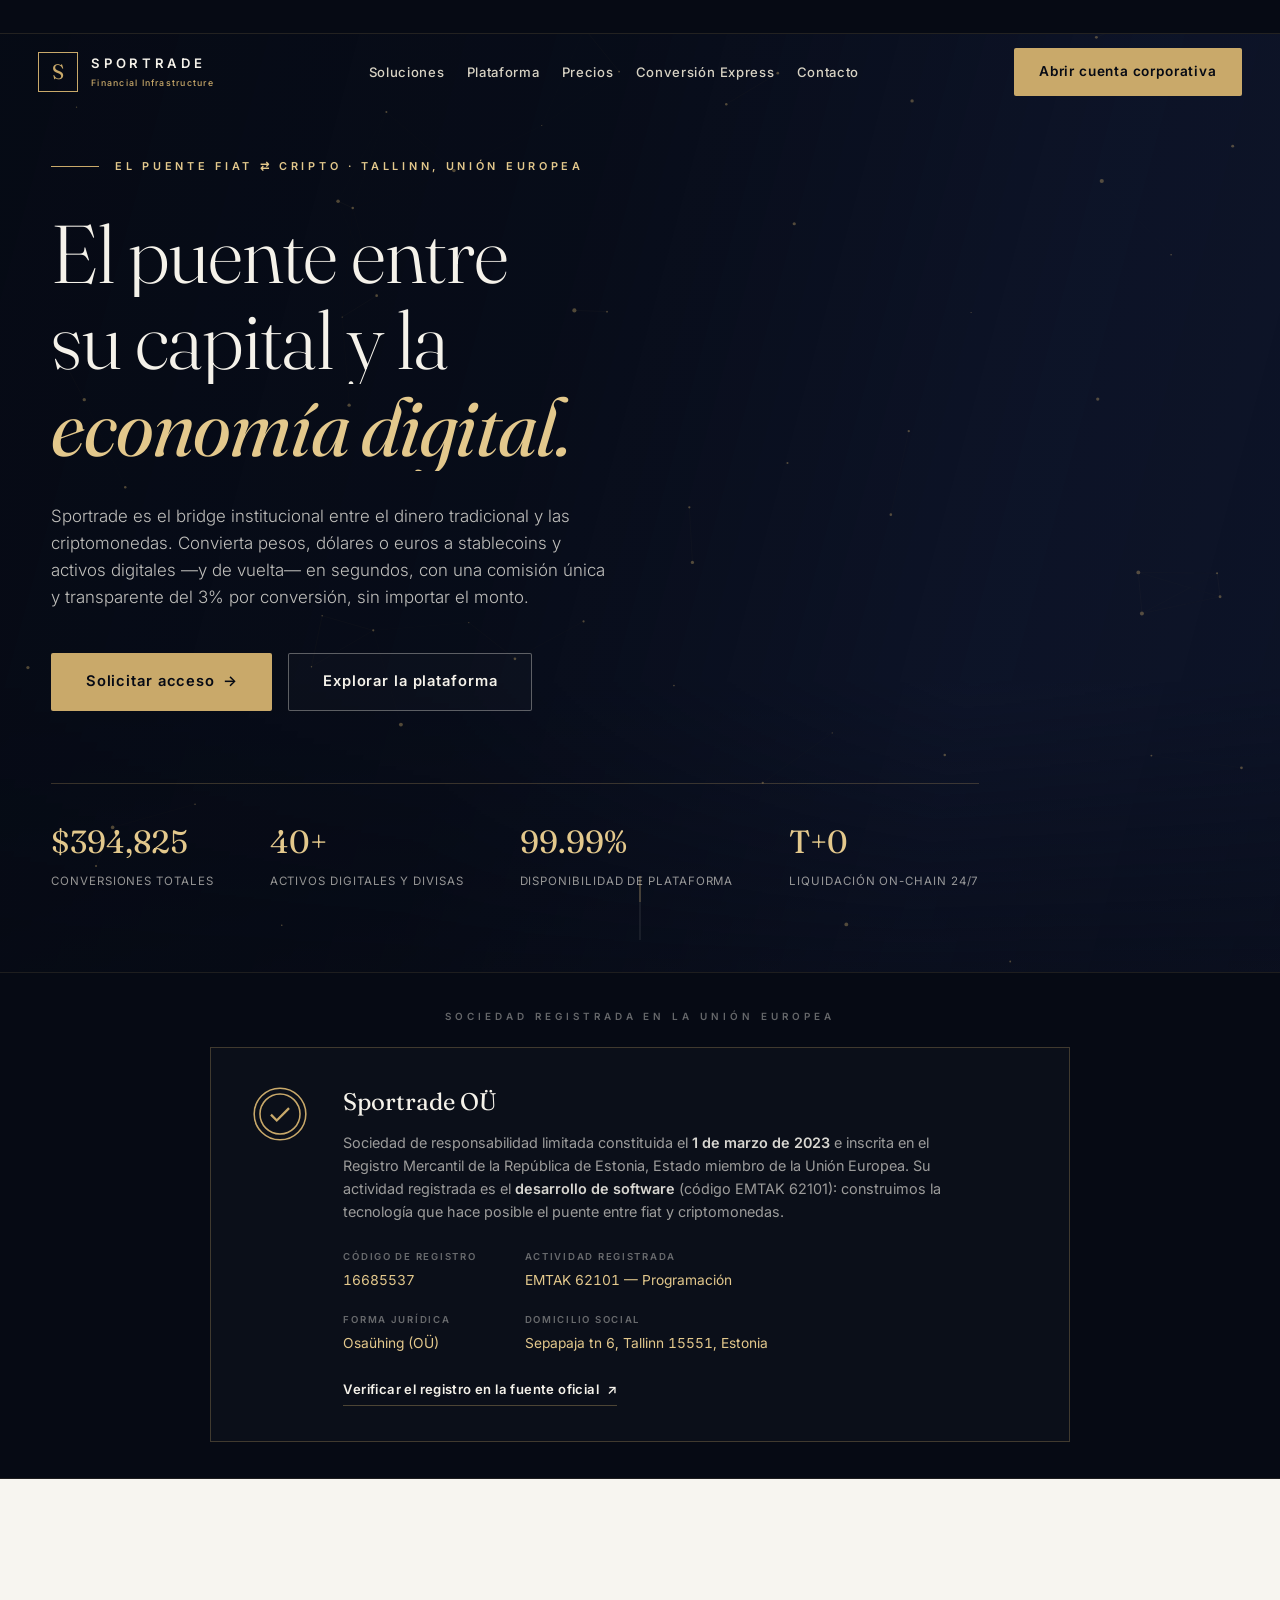
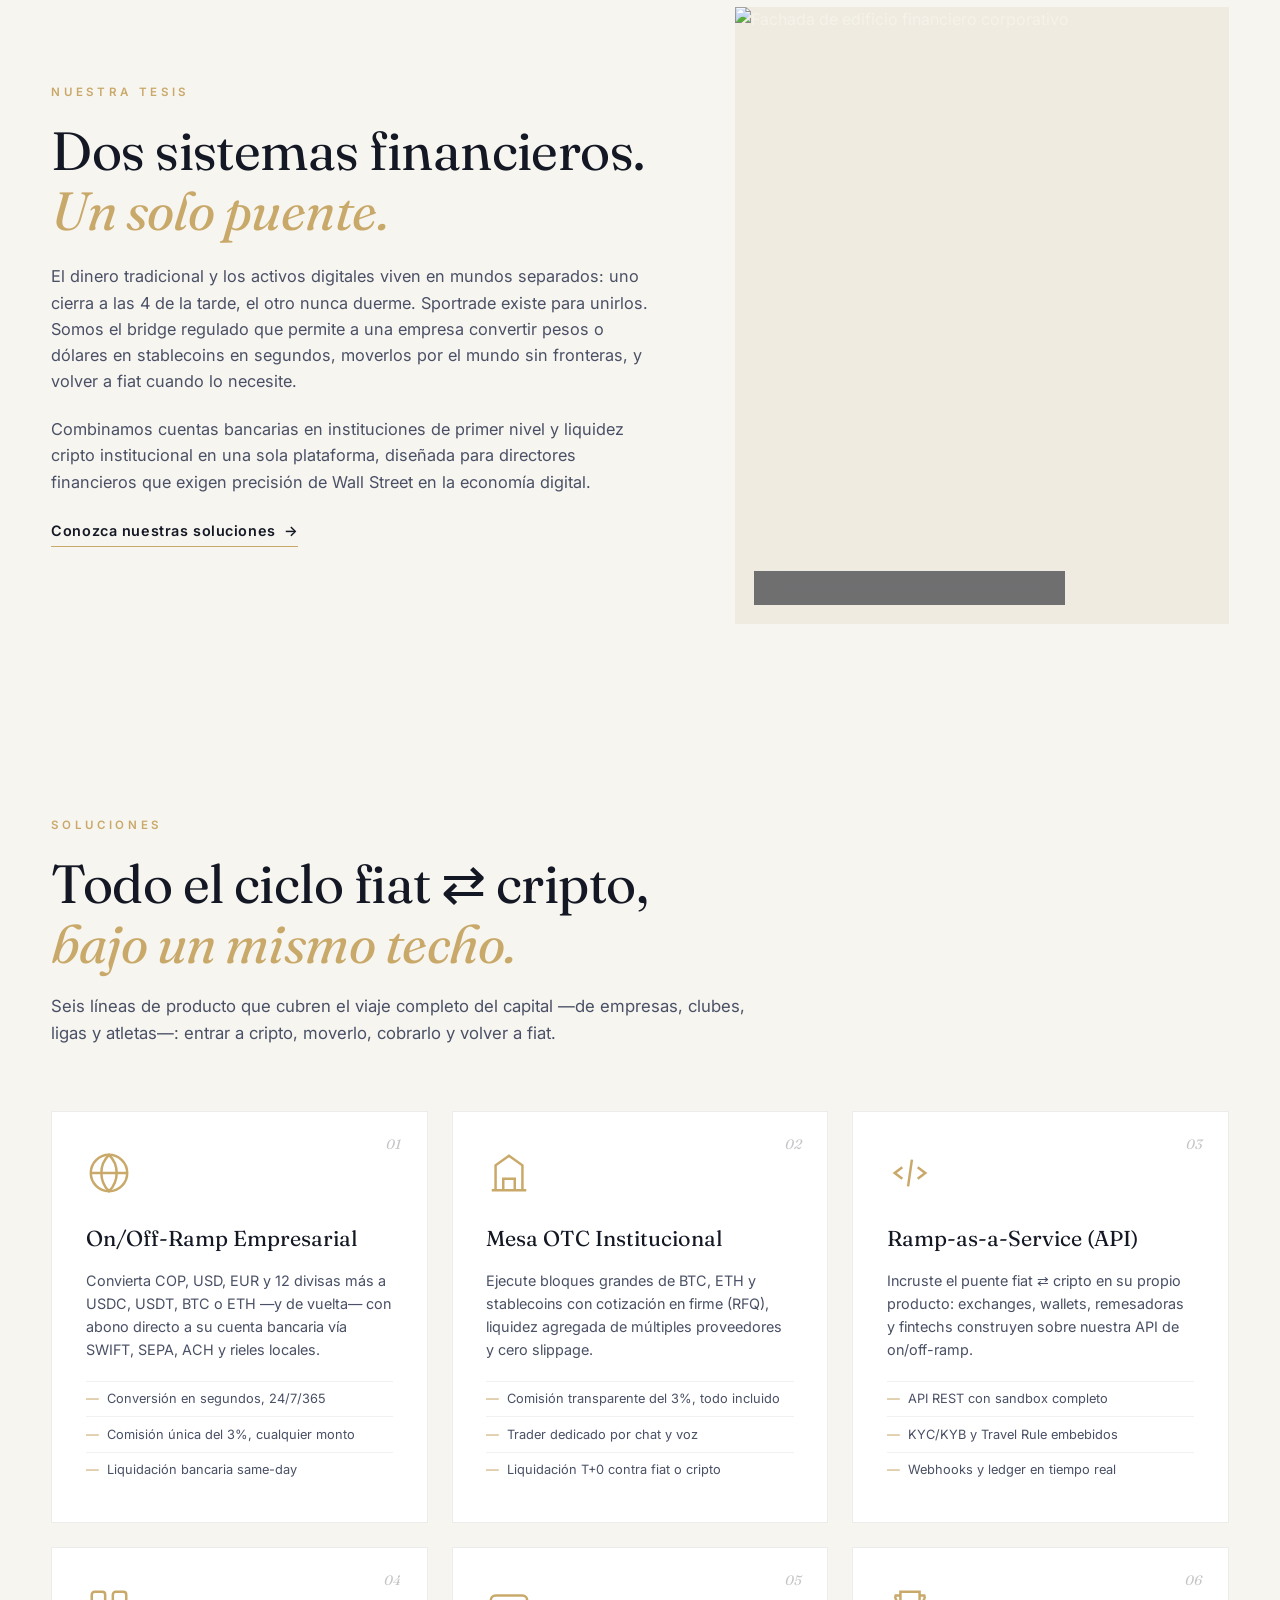
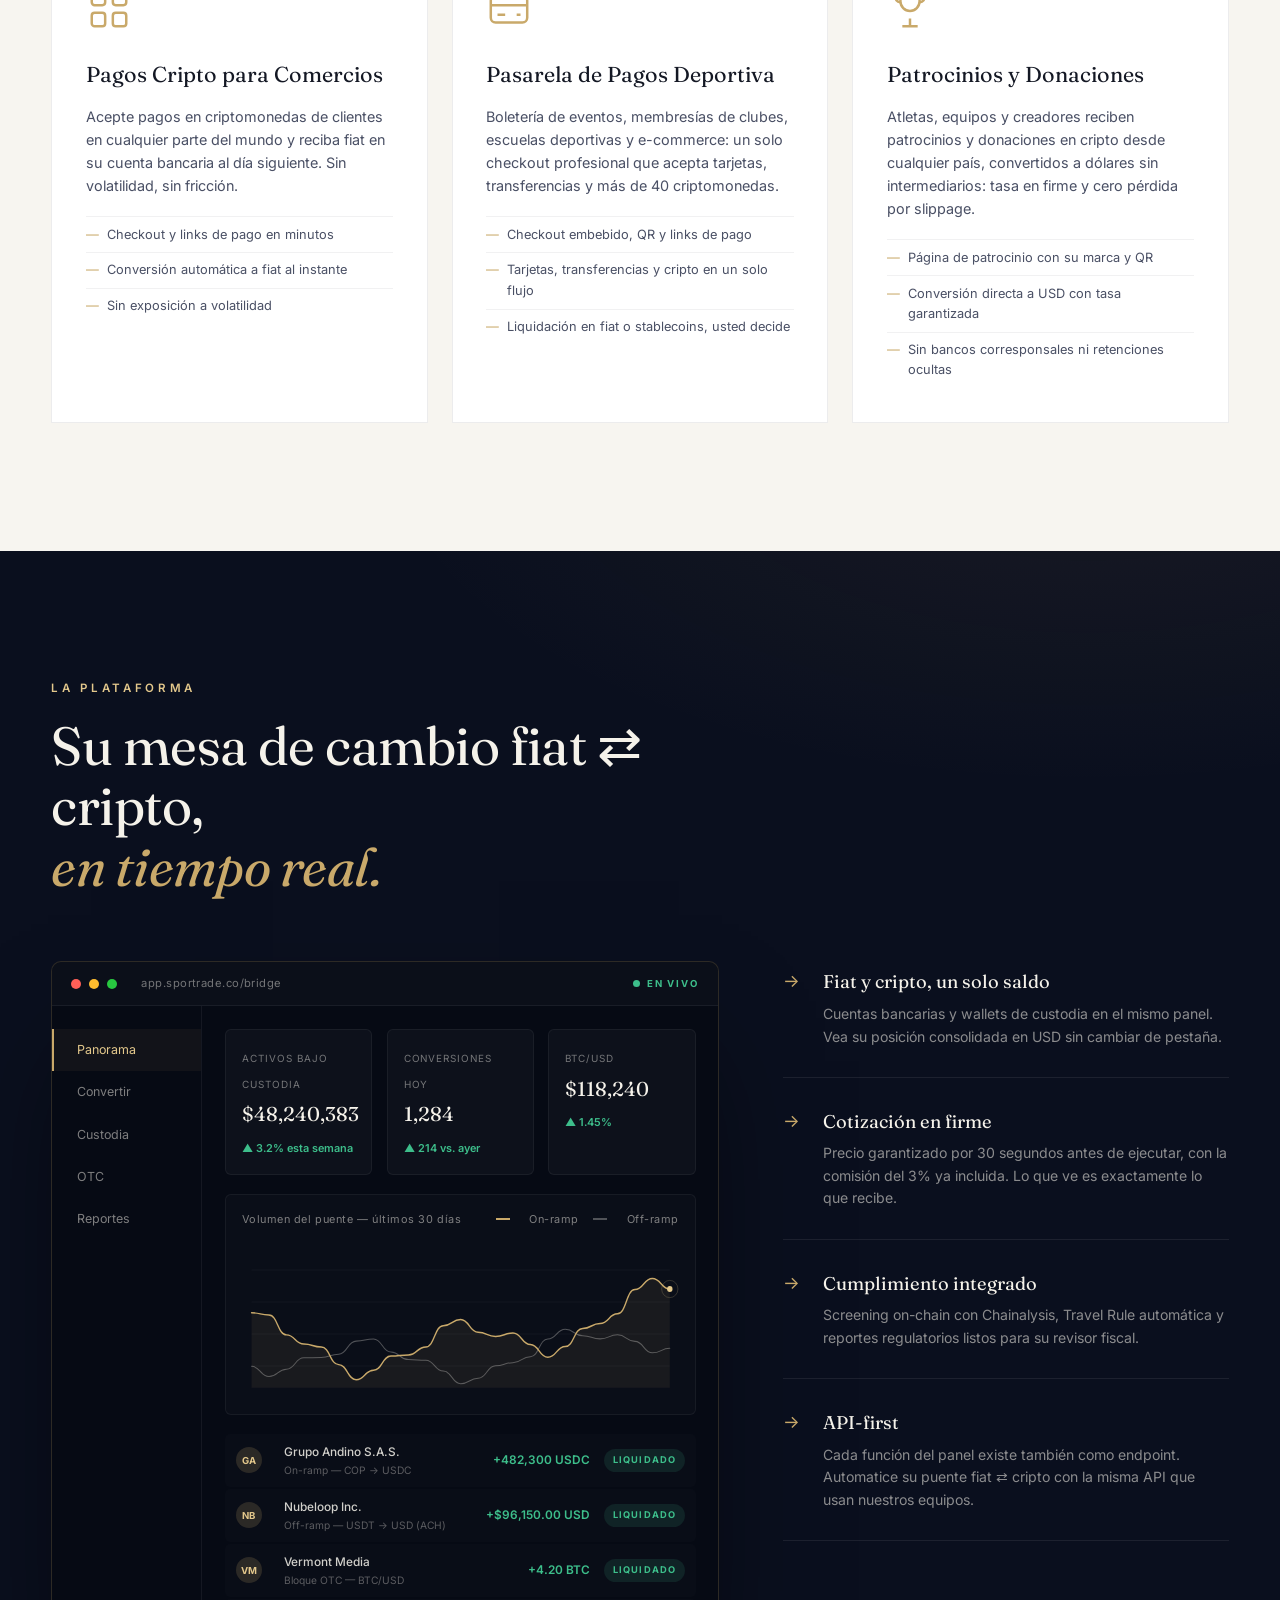
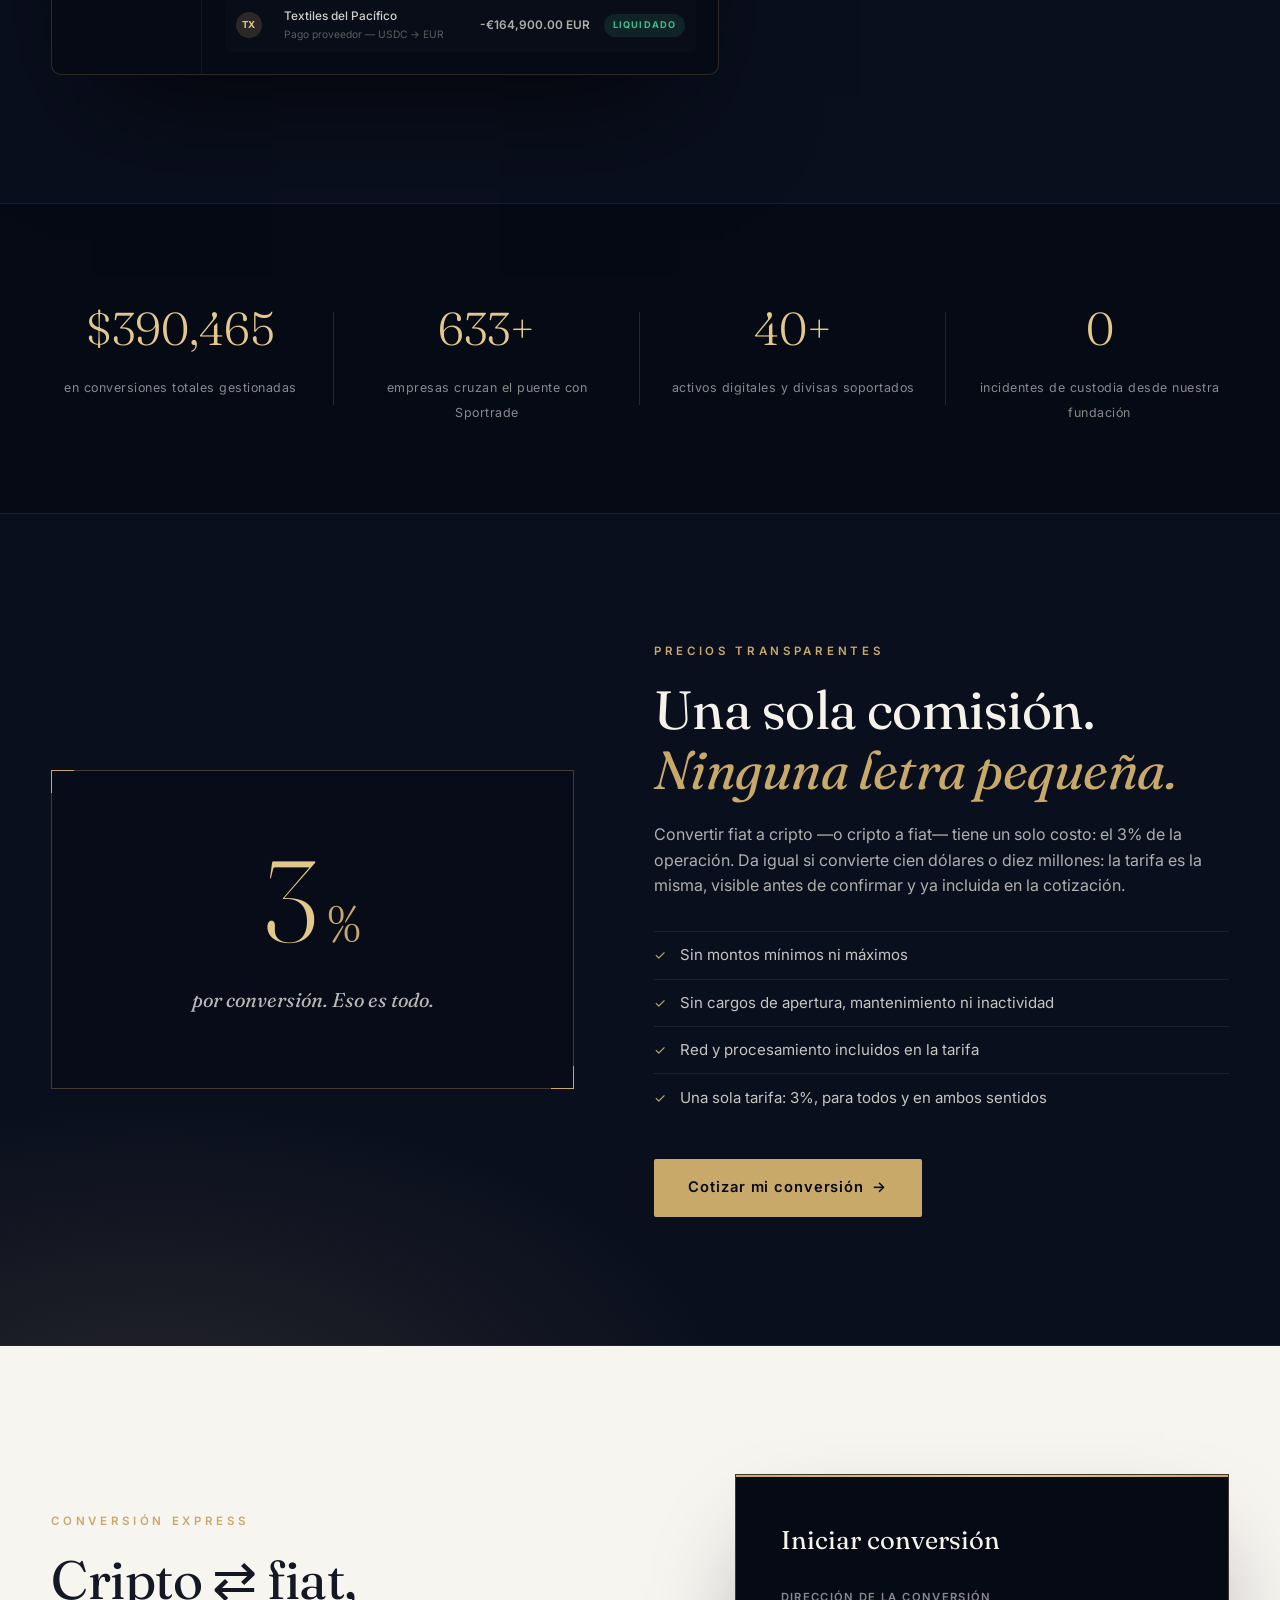
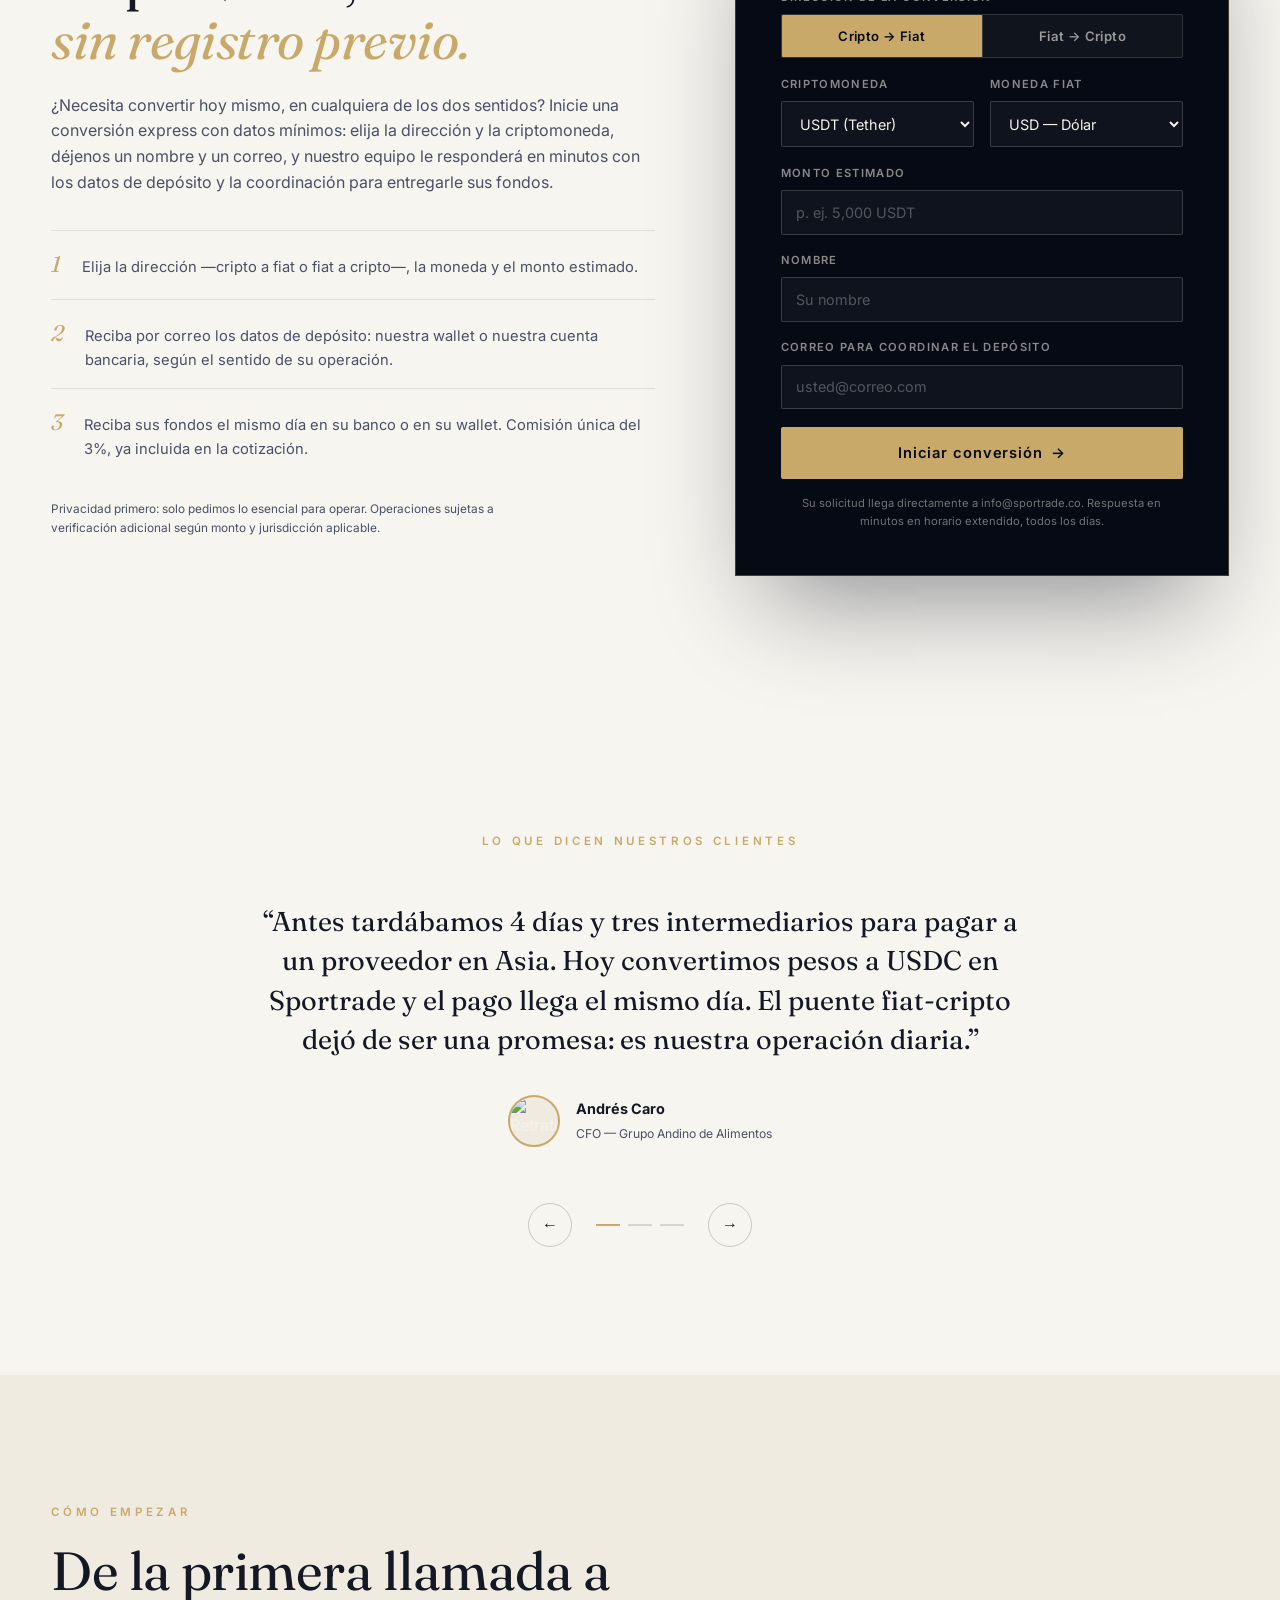
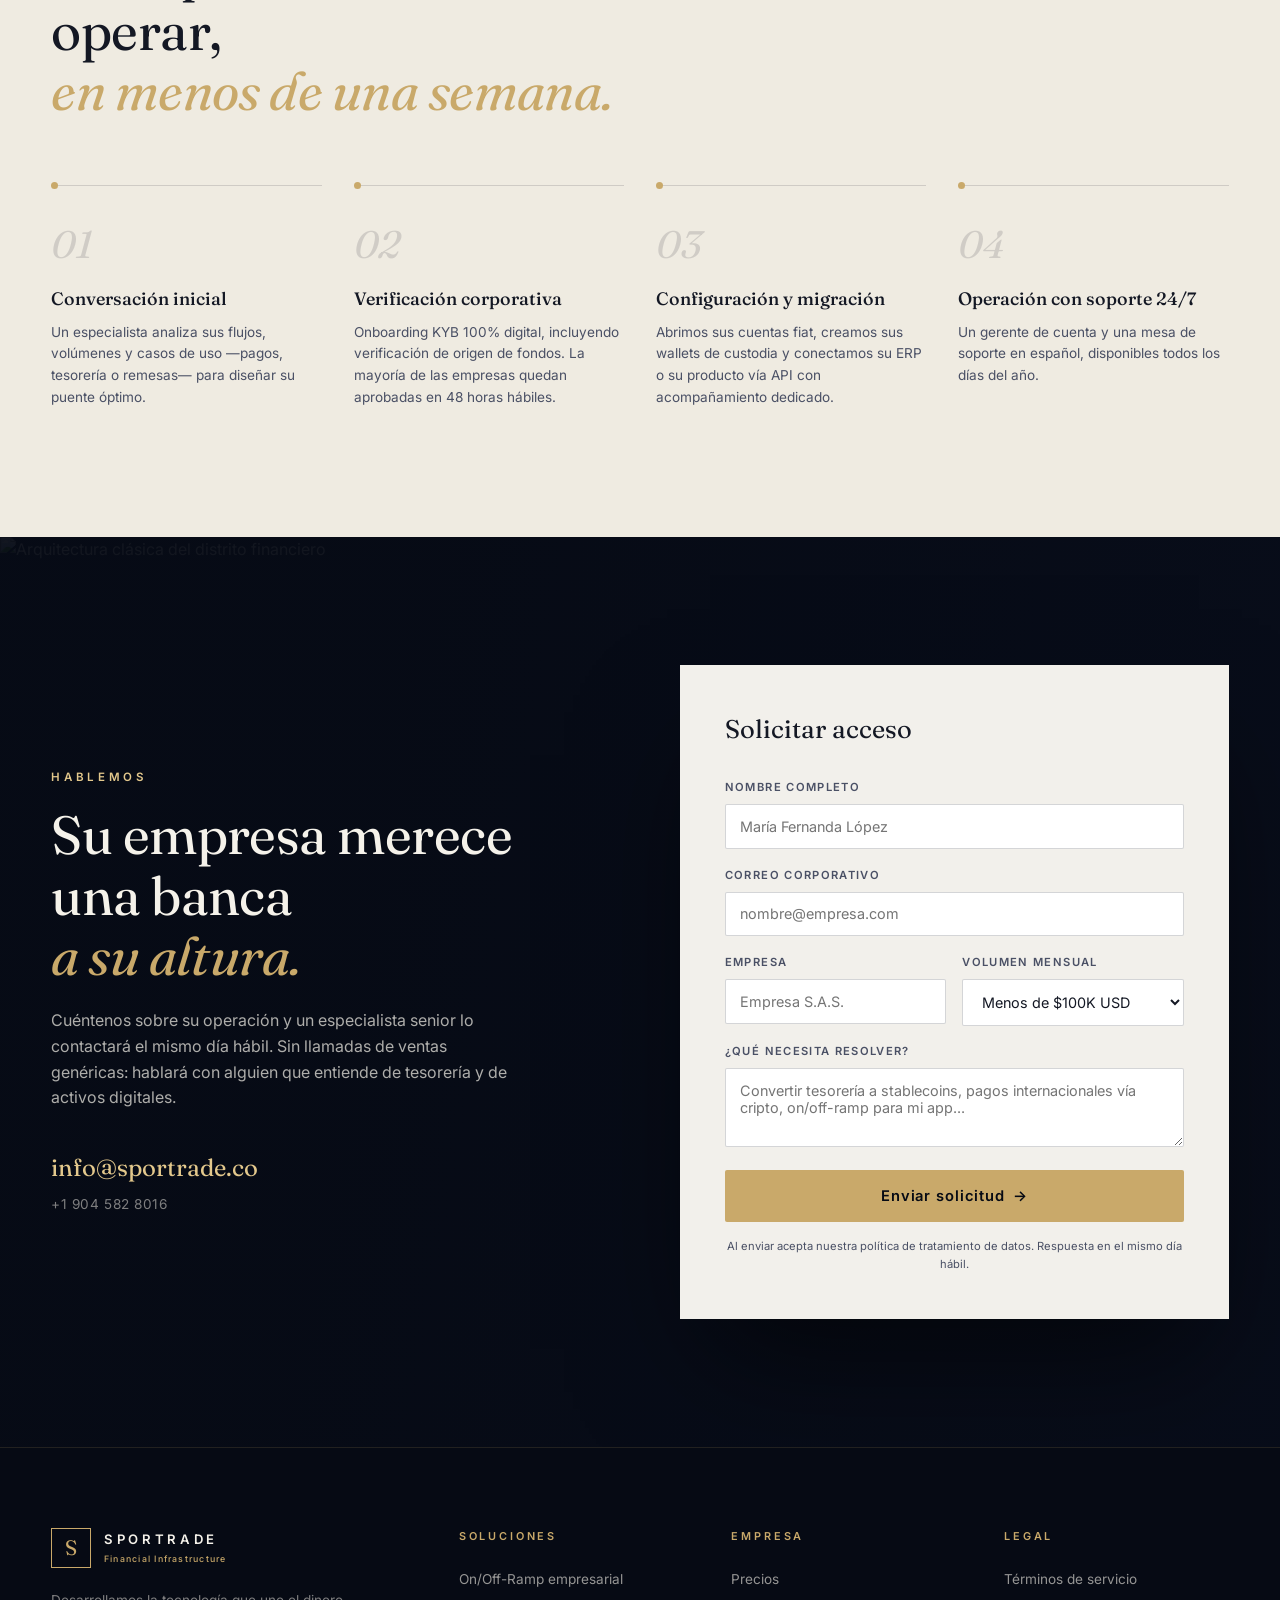
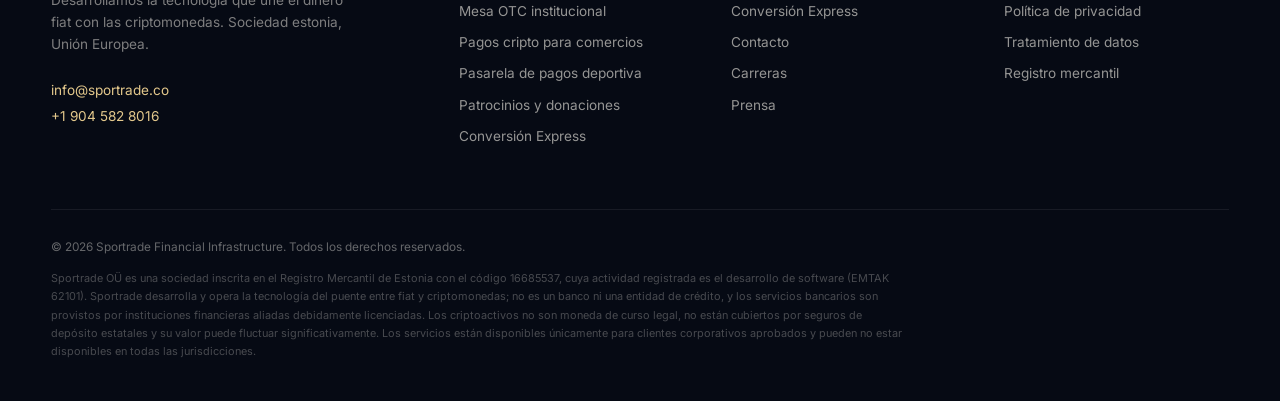
==== commit cf743b60: "Comision unica del 3% y posicionamiento como desarrollador de software Unifica la tarifa: pasa de "3" ====
--- a/index.html
+++ b/index.html
@@ -60,13 +60,13 @@
       <canvas id="heroCanvas" class="hero-canvas" aria-hidden="true"></canvas>
     </div>
     <div class="hero-content container">
-      <p class="hero-eyebrow reveal-hero"><span class="line"></span>EL PUENTE FIAT ⇄ CRIPTO · NEW YORK — BOGOTÁ — TALLIN</p>
+      <p class="hero-eyebrow reveal-hero"><span class="line"></span>EL PUENTE FIAT ⇄ CRIPTO · TALLINN, UNIÓN EUROPEA</p>
       <h1 class="hero-title">
         <span class="hero-line"><span>El puente entre</span></span>
         <span class="hero-line"><span>su capital y la</span></span>
         <span class="hero-line"><span class="gold-serif">economía digital.</span></span>
       </h1>
-      <p class="hero-sub reveal-hero">Sportrade es el bridge institucional entre el dinero tradicional y las criptomonedas. Convierta pesos, dólares o euros a stablecoins y activos digitales —y de vuelta— en segundos, con una comisión única y transparente del 3% al 4% por conversión, sin importar el monto.</p>
+      <p class="hero-sub reveal-hero">Sportrade es el bridge institucional entre el dinero tradicional y las criptomonedas. Convierta pesos, dólares o euros a stablecoins y activos digitales —y de vuelta— en segundos, con una comisión única y transparente del 3% por conversión, sin importar el monto.</p>
       <div class="hero-cta reveal-hero">
         <a href="#contacto" class="btn btn-gold btn-lg">Solicitar acceso <span class="arrow">→</span></a>
         <a href="#plataforma" class="btn btn-outline btn-lg">Explorar la plataforma</a>
@@ -95,11 +95,12 @@
         </div>
         <div class="registry-body">
           <h3>Sportrade OÜ</h3>
-          <p>Sociedad de responsabilidad limitada constituida el 1 de marzo de 2023 e inscrita en el Registro Mercantil de la República de Estonia, Estado miembro de la Unión Europea.</p>
+          <p>Sociedad de responsabilidad limitada constituida el <strong>1 de marzo de 2023</strong> e inscrita en el Registro Mercantil de la República de Estonia, Estado miembro de la Unión Europea. Su actividad registrada es el <strong>desarrollo de software</strong> (código EMTAK 62101): construimos la tecnología que hace posible el puente entre fiat y criptomonedas.</p>
           <dl class="registry-facts">
             <div><dt>Código de registro</dt><dd>16685537</dd></div>
+            <div><dt>Actividad registrada</dt><dd>EMTAK 62101 — Programación</dd></div>
+            <div><dt>Forma jurídica</dt><dd>Osaühing (OÜ)</dd></div>
             <div><dt>Domicilio social</dt><dd>Sepapaja tn 6, Tallinn 15551, Estonia</dd></div>
-            <div><dt>Forma jurídica</dt><dd>Osaühing (OÜ)</dd></div>
           </dl>
           <a class="registry-link" href="https://www.e-krediidiinfo.ee/16685537-SPORTRADE-O%C3%9C" target="_blank" rel="noopener noreferrer">Verificar el registro en la fuente oficial <span>↗</span></a>
         </div>
@@ -138,14 +139,14 @@
           <div class="sol-icon"><svg viewBox="0 0 24 24" fill="none" stroke="currentColor" stroke-width="1.3"><circle cx="12" cy="12" r="9.5"/><path d="M2.5 12h19M12 2.5c2.7 2.6 4 6 4 9.5s-1.3 6.9-4 9.5c-2.7-2.6-4-6-4-9.5s1.3-6.9 4-9.5z"/></svg></div>
           <h3>On/Off-Ramp Empresarial</h3>
           <p>Convierta COP, USD, EUR y 12 divisas más a USDC, USDT, BTC o ETH —y de vuelta— con abono directo a su cuenta bancaria vía SWIFT, SEPA, ACH y rieles locales.</p>
-          <ul><li>Conversión en segundos, 24/7/365</li><li>Comisión única del 3%–4%, cualquier monto</li><li>Liquidación bancaria same-day</li></ul>
+          <ul><li>Conversión en segundos, 24/7/365</li><li>Comisión única del 3%, cualquier monto</li><li>Liquidación bancaria same-day</li></ul>
         </article>
         <article class="sol-card reveal" data-tilt>
           <div class="sol-num">02</div>
           <div class="sol-icon"><svg viewBox="0 0 24 24" fill="none" stroke="currentColor" stroke-width="1.3"><path d="M3 21h18M5 21V8l7-5 7 5v13M9 21v-6h6v6"/></svg></div>
           <h3>Mesa OTC Institucional</h3>
           <p>Ejecute bloques grandes de BTC, ETH y stablecoins con cotización en firme (RFQ), liquidez agregada de múltiples proveedores y cero slippage.</p>
-          <ul><li>Comisión transparente del 3%–4%, todo incluido</li><li>Trader dedicado por chat y voz</li><li>Liquidación T+0 contra fiat o cripto</li></ul>
+          <ul><li>Comisión transparente del 3%, todo incluido</li><li>Trader dedicado por chat y voz</li><li>Liquidación T+0 contra fiat o cripto</li></ul>
         </article>
         <article class="sol-card reveal" data-tilt>
           <div class="sol-num">03</div>
@@ -222,7 +223,7 @@
           </div>
           <div class="pfeat reveal">
             <span class="pf-num">→</span>
-            <div><h4>Cotización en firme</h4><p>Precio garantizado por 30 segundos antes de ejecutar, con la comisión del 3%–4% ya incluida. Lo que ve es exactamente lo que recibe.</p></div>
+            <div><h4>Cotización en firme</h4><p>Precio garantizado por 30 segundos antes de ejecutar, con la comisión del 3% ya incluida. Lo que ve es exactamente lo que recibe.</p></div>
           </div>
           <div class="pfeat reveal">
             <span class="pf-num">→</span>
@@ -251,18 +252,18 @@
   <section class="pricing" id="precios">
     <div class="container pricing-grid">
       <div class="pricing-big reveal-img">
-        <span class="pricing-rate"><em data-count="3">0</em><i>%</i><span class="pricing-dash">—</span><em data-count="4">0</em><i>%</i></span>
+        <span class="pricing-rate"><em data-count="3">0</em><i>%</i></span>
         <span class="pricing-tagline">por conversión. Eso es todo.</span>
       </div>
       <div class="pricing-text">
         <p class="section-eyebrow reveal">PRECIOS TRANSPARENTES</p>
         <h2 class="reveal">Una sola comisión.<br/><em>Ninguna letra pequeña.</em></h2>
-        <p class="reveal">Convertir fiat a cripto —o cripto a fiat— tiene un solo costo: entre el 3% y el 4% de la operación, según su volumen mensual. Da igual si convierte cien dólares o diez millones: la tarifa es la misma, visible antes de confirmar y ya incluida en la cotización.</p>
+        <p class="reveal">Convertir fiat a cripto —o cripto a fiat— tiene un solo costo: el 3% de la operación. Da igual si convierte cien dólares o diez millones: la tarifa es la misma, visible antes de confirmar y ya incluida en la cotización.</p>
         <ul class="pricing-list">
           <li class="reveal"><span>✓</span>Sin montos mínimos ni máximos</li>
           <li class="reveal"><span>✓</span>Sin cargos de apertura, mantenimiento ni inactividad</li>
-          <li class="reveal"><span>✓</span>Custodia, red y cumplimiento incluidos en la tarifa</li>
-          <li class="reveal"><span>✓</span>3% para volúmenes altos · 4% tarifa estándar</li>
+          <li class="reveal"><span>✓</span>Red y procesamiento incluidos en la tarifa</li>
+          <li class="reveal"><span>✓</span>Una sola tarifa: 3%, para todos y en ambos sentidos</li>
         </ul>
         <a href="#express" class="btn btn-gold btn-lg reveal">Cotizar mi conversión <span class="arrow">→</span></a>
       </div>
@@ -279,7 +280,7 @@
         <div class="express-points">
           <div class="expt reveal"><strong>1</strong><p>Elija la dirección —cripto a fiat o fiat a cripto—, la moneda y el monto estimado.</p></div>
           <div class="expt reveal"><strong>2</strong><p>Reciba por correo los datos de depósito: nuestra wallet o nuestra cuenta bancaria, según el sentido de su operación.</p></div>
-          <div class="expt reveal"><strong>3</strong><p>Reciba sus fondos el mismo día en su banco o en su wallet. Comisión única del 3%–4%, ya incluida en la cotización.</p></div>
+          <div class="expt reveal"><strong>3</strong><p>Reciba sus fondos el mismo día en su banco o en su wallet. Comisión única del 3%, ya incluida en la cotización.</p></div>
         </div>
         <p class="express-note reveal">Privacidad primero: solo pedimos lo esencial para operar. Operaciones sujetas a verificación adicional según monto y jurisdicción aplicable.</p>
       </div>
@@ -435,7 +436,7 @@
             <span class="logo-mark">S</span>
             <span class="logo-text">SPORTRADE<em>Financial Infrastructure</em></span>
           </a>
-          <p>El puente institucional entre el dinero fiat y las criptomonedas. Nueva York · Bogotá · Tallin · Singapur.</p>
+          <p>Desarrollamos la tecnología que une el dinero fiat con las criptomonedas. Sociedad estonia, Unión Europea.</p>
           <p class="footer-contact"><a href="mailto:info@sportrade.co">info@sportrade.co</a><br/><a href="tel:+19045828016">+1 904 582 8016</a></p>
         </div>
         <div class="footer-col">
@@ -465,7 +466,7 @@
       </div>
       <div class="footer-legal">
         <p>© 2026 Sportrade Financial Infrastructure. Todos los derechos reservados.</p>
-        <p class="footer-disclaimer">Sportrade OÜ es una sociedad inscrita en el Registro Mercantil de Estonia con el código 16685537. Sportrade no es un banco: los servicios bancarios son provistos por instituciones financieras aliadas debidamente licenciadas. Los criptoactivos no son moneda de curso legal, no están cubiertos por seguros de depósito estatales y su valor puede fluctuar significativamente. Los servicios están disponibles únicamente para clientes corporativos aprobados y pueden no estar disponibles en todas las jurisdicciones.</p>
+        <p class="footer-disclaimer">Sportrade OÜ es una sociedad inscrita en el Registro Mercantil de Estonia con el código 16685537, cuya actividad registrada es el desarrollo de software (EMTAK 62101). Sportrade desarrolla y opera la tecnología del puente entre fiat y criptomonedas; no es un banco ni una entidad de crédito, y los servicios bancarios son provistos por instituciones financieras aliadas debidamente licenciadas. Los criptoactivos no son moneda de curso legal, no están cubiertos por seguros de depósito estatales y su valor puede fluctuar significativamente. Los servicios están disponibles únicamente para clientes corporativos aprobados y pueden no estar disponibles en todas las jurisdicciones.</p>
       </div>
     </div>
   </footer>
--- a/css/styles.css
+++ b/css/styles.css
@@ -254,8 +254,10 @@
 .registry-seal svg { width: 100%; height: 100%; }
 .registry-body h3 { font-size: 1.5rem; color: var(--ivory); margin-bottom: 0.6rem; }
 .registry-body > p { font-size: 0.9rem; color: rgba(245,242,234,0.62); max-width: 620px; }
+.registry-body > p strong { color: rgba(245,242,234,0.88); font-weight: 600; }
 .registry-facts {
-  display: grid; grid-template-columns: repeat(3, auto); gap: 1.8rem;
+  display: grid; grid-template-columns: repeat(2, minmax(0, auto));
+  gap: 1.3rem 3rem;
   margin: 1.6rem 0 1.4rem; justify-content: start;
 }
 .registry-facts dt {
@@ -421,7 +423,6 @@
 }
 .pricing-rate em { font-style: normal; font-size: clamp(4.5rem, 9vw, 8rem); }
 .pricing-rate i { font-style: normal; font-size: clamp(2rem, 4vw, 3.2rem); color: var(--gold); }
-.pricing-dash { font-size: clamp(2.2rem, 4.5vw, 3.6rem); color: rgba(245,242,234,0.35); }
 .pricing-tagline {
   display: block; margin-top: 1.6rem;
   font-family: var(--serif); font-style: italic;
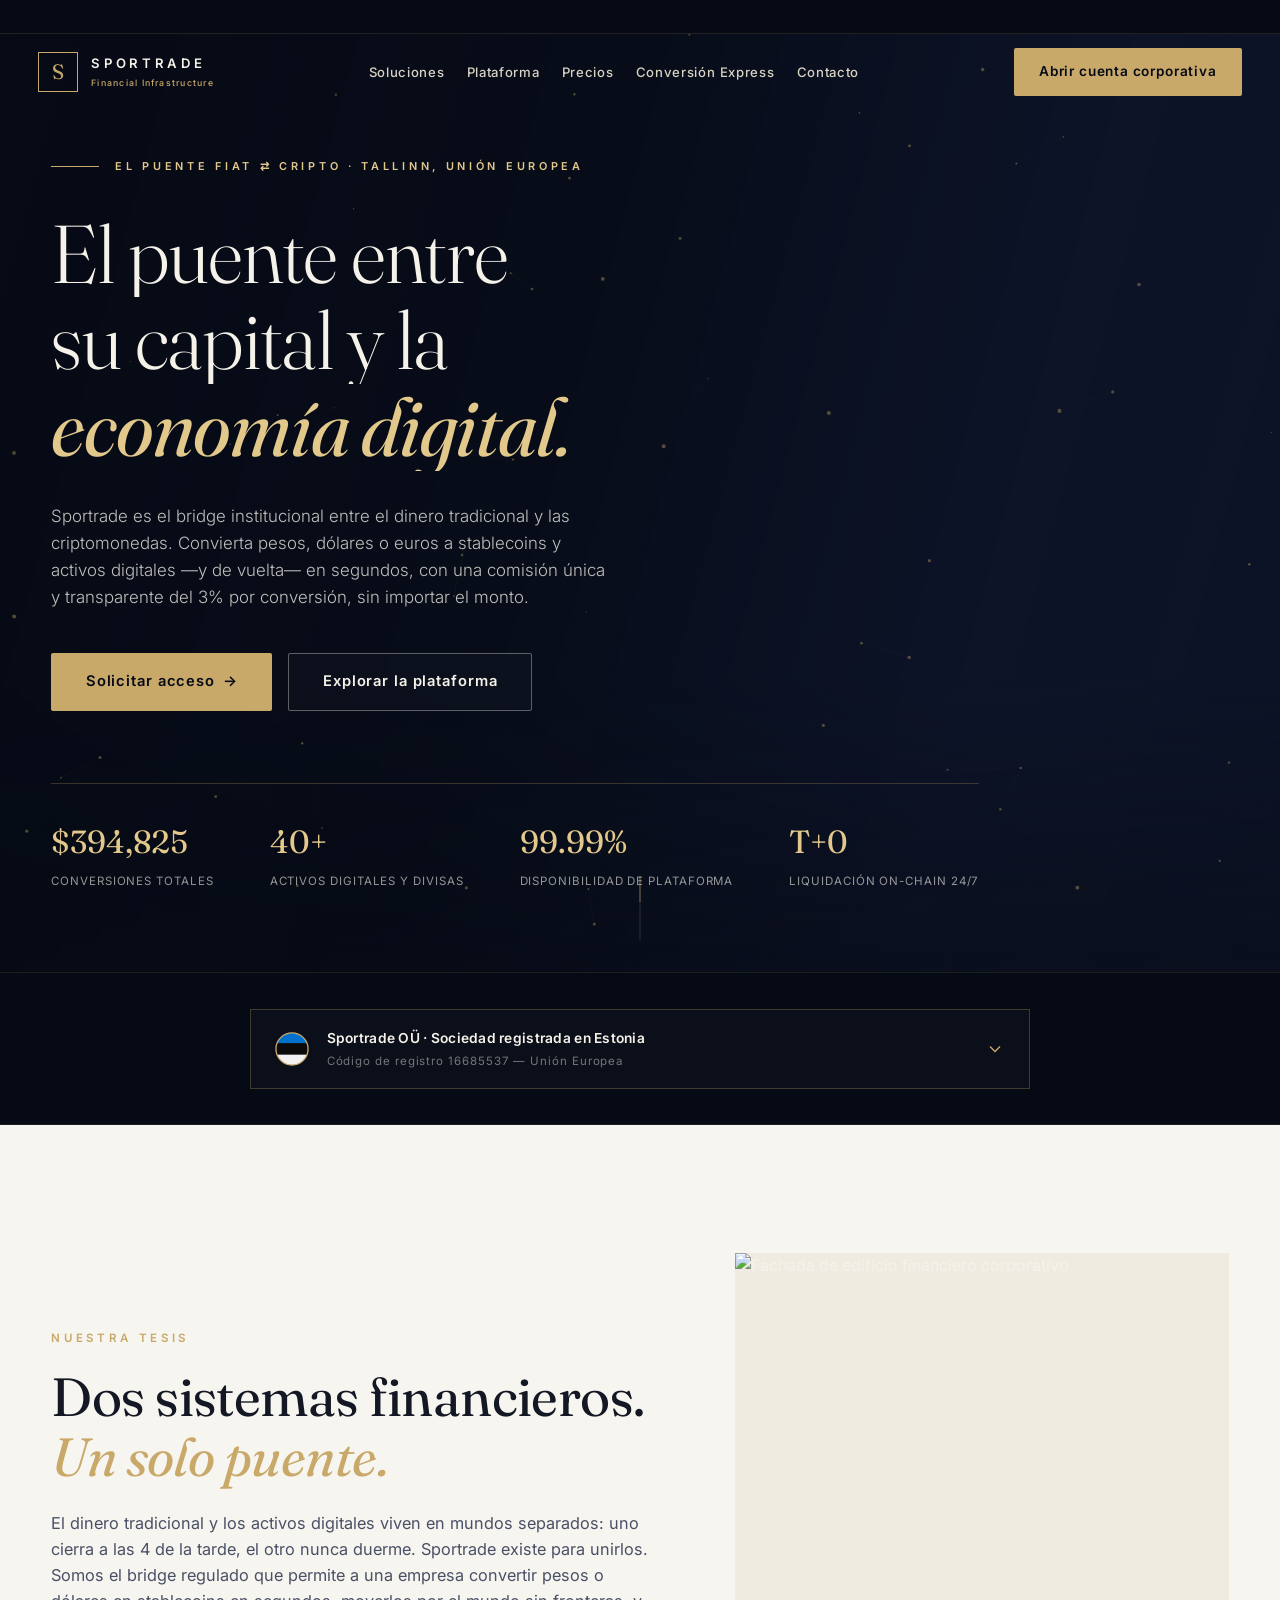
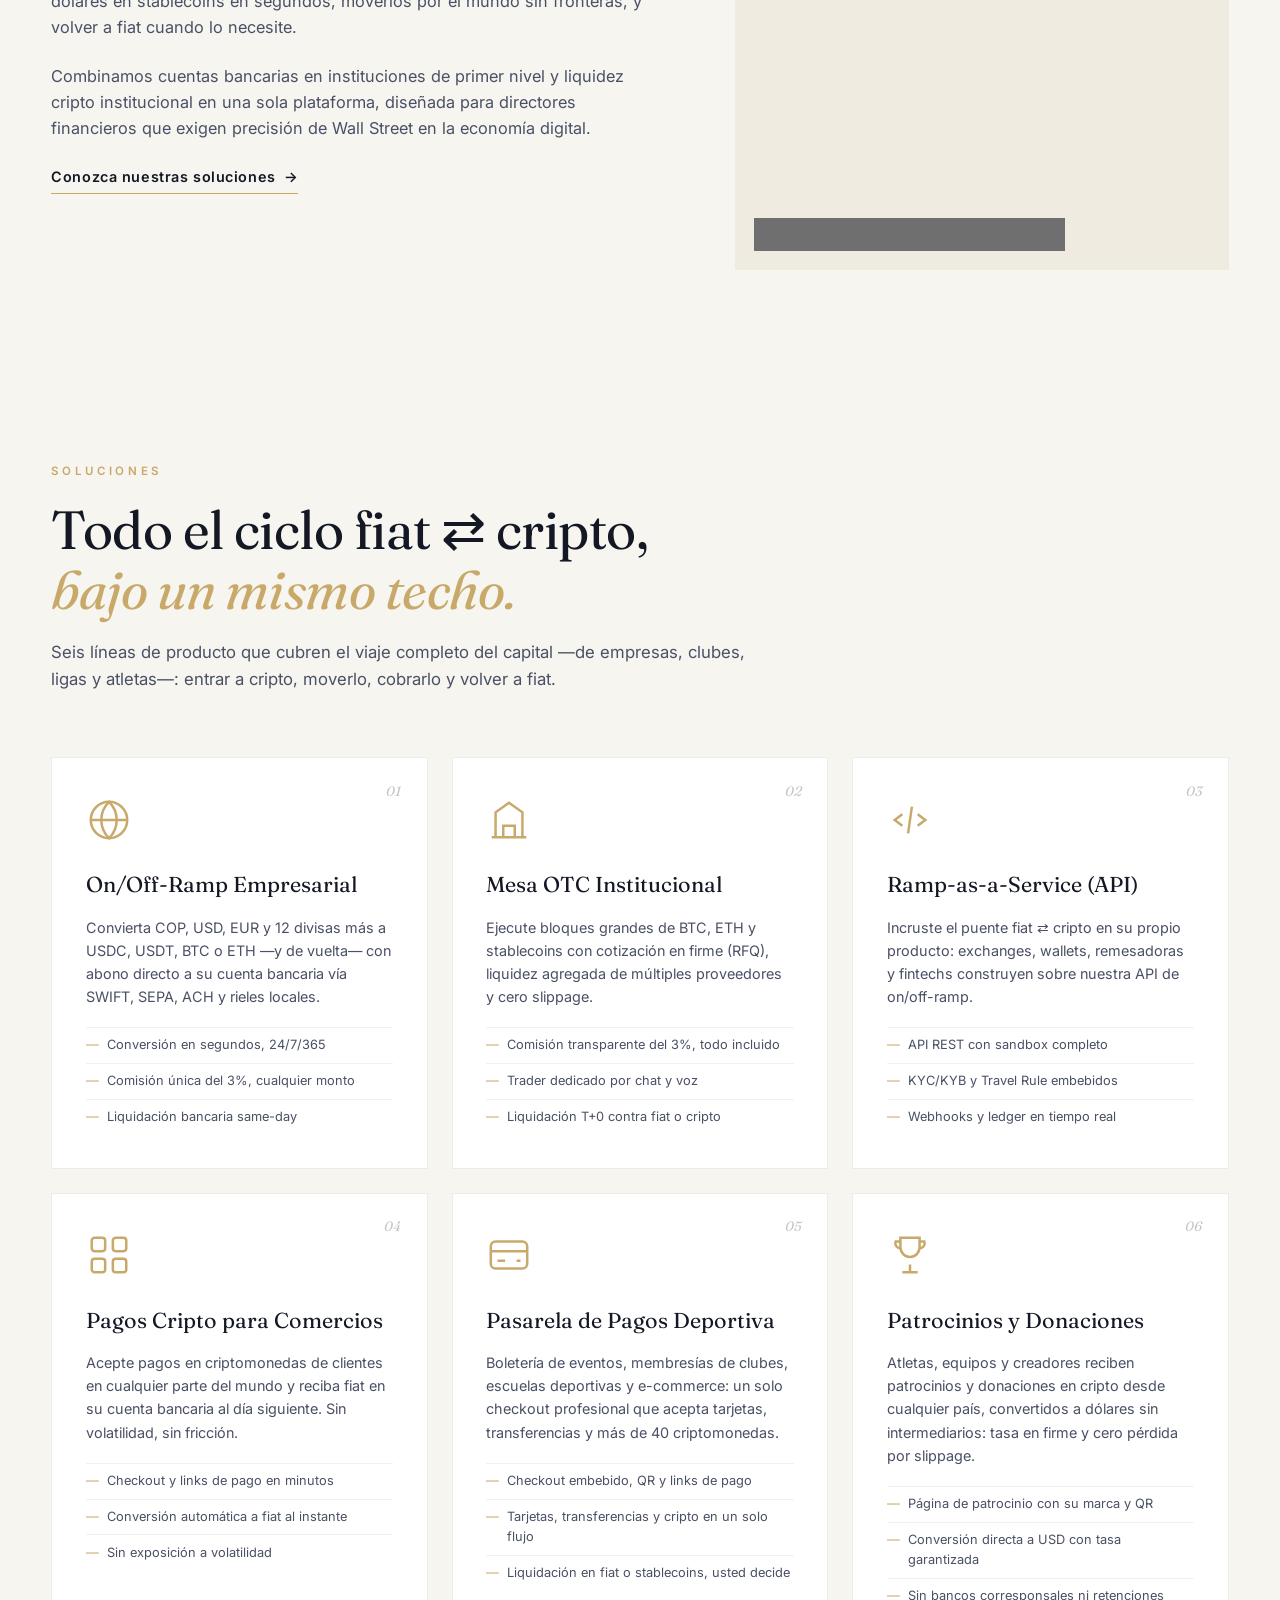
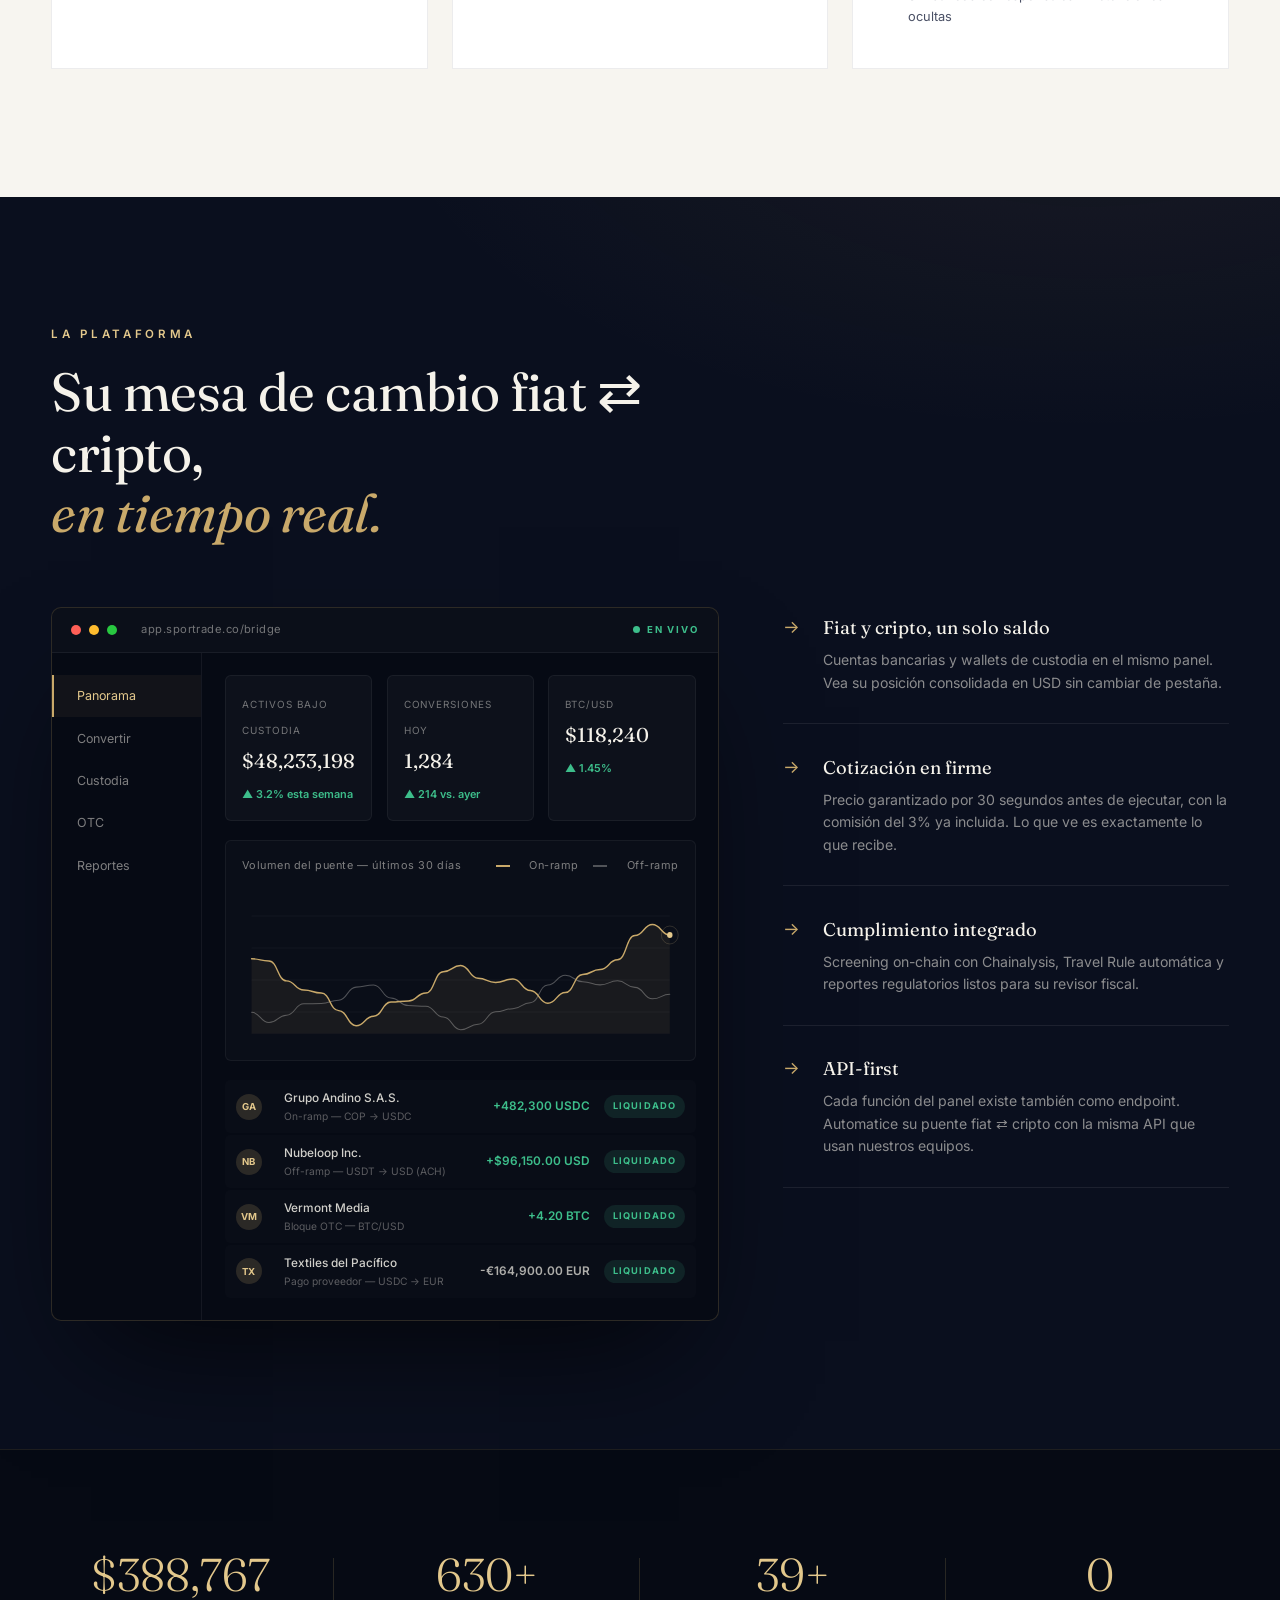
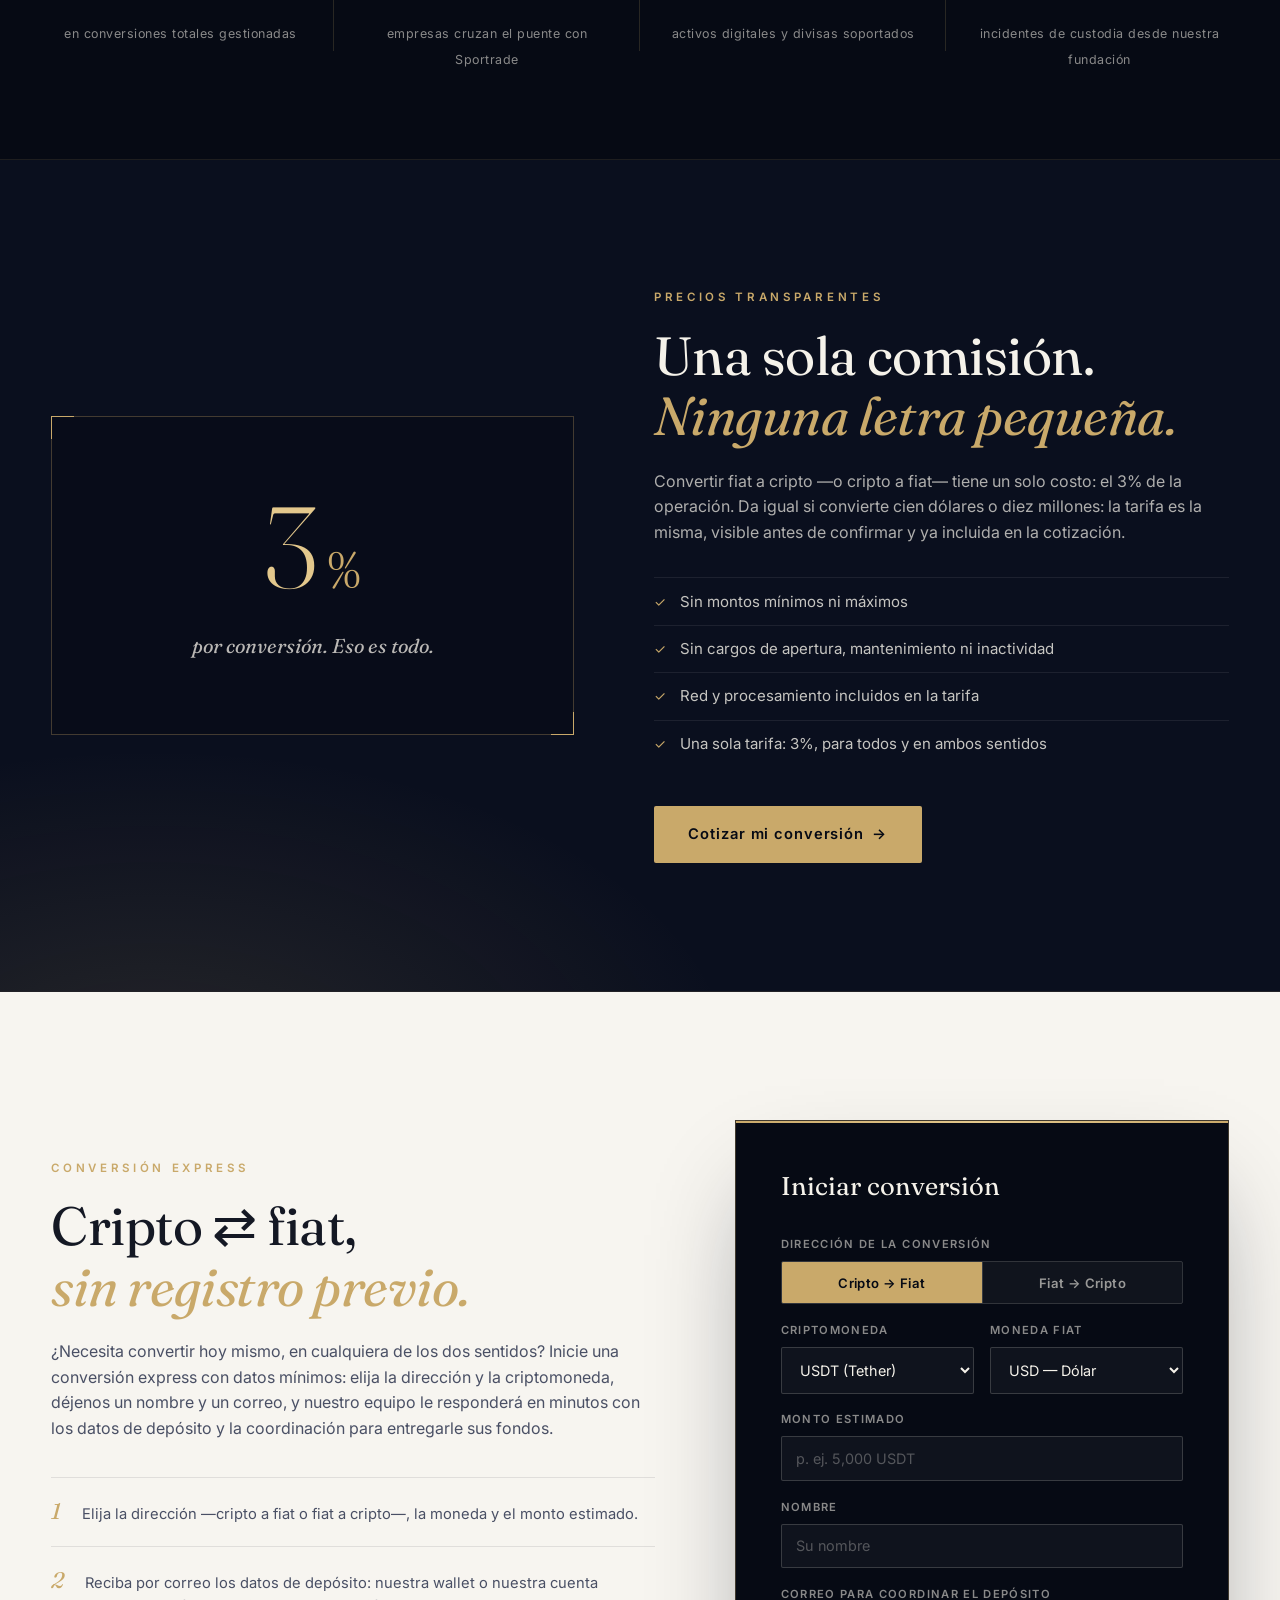
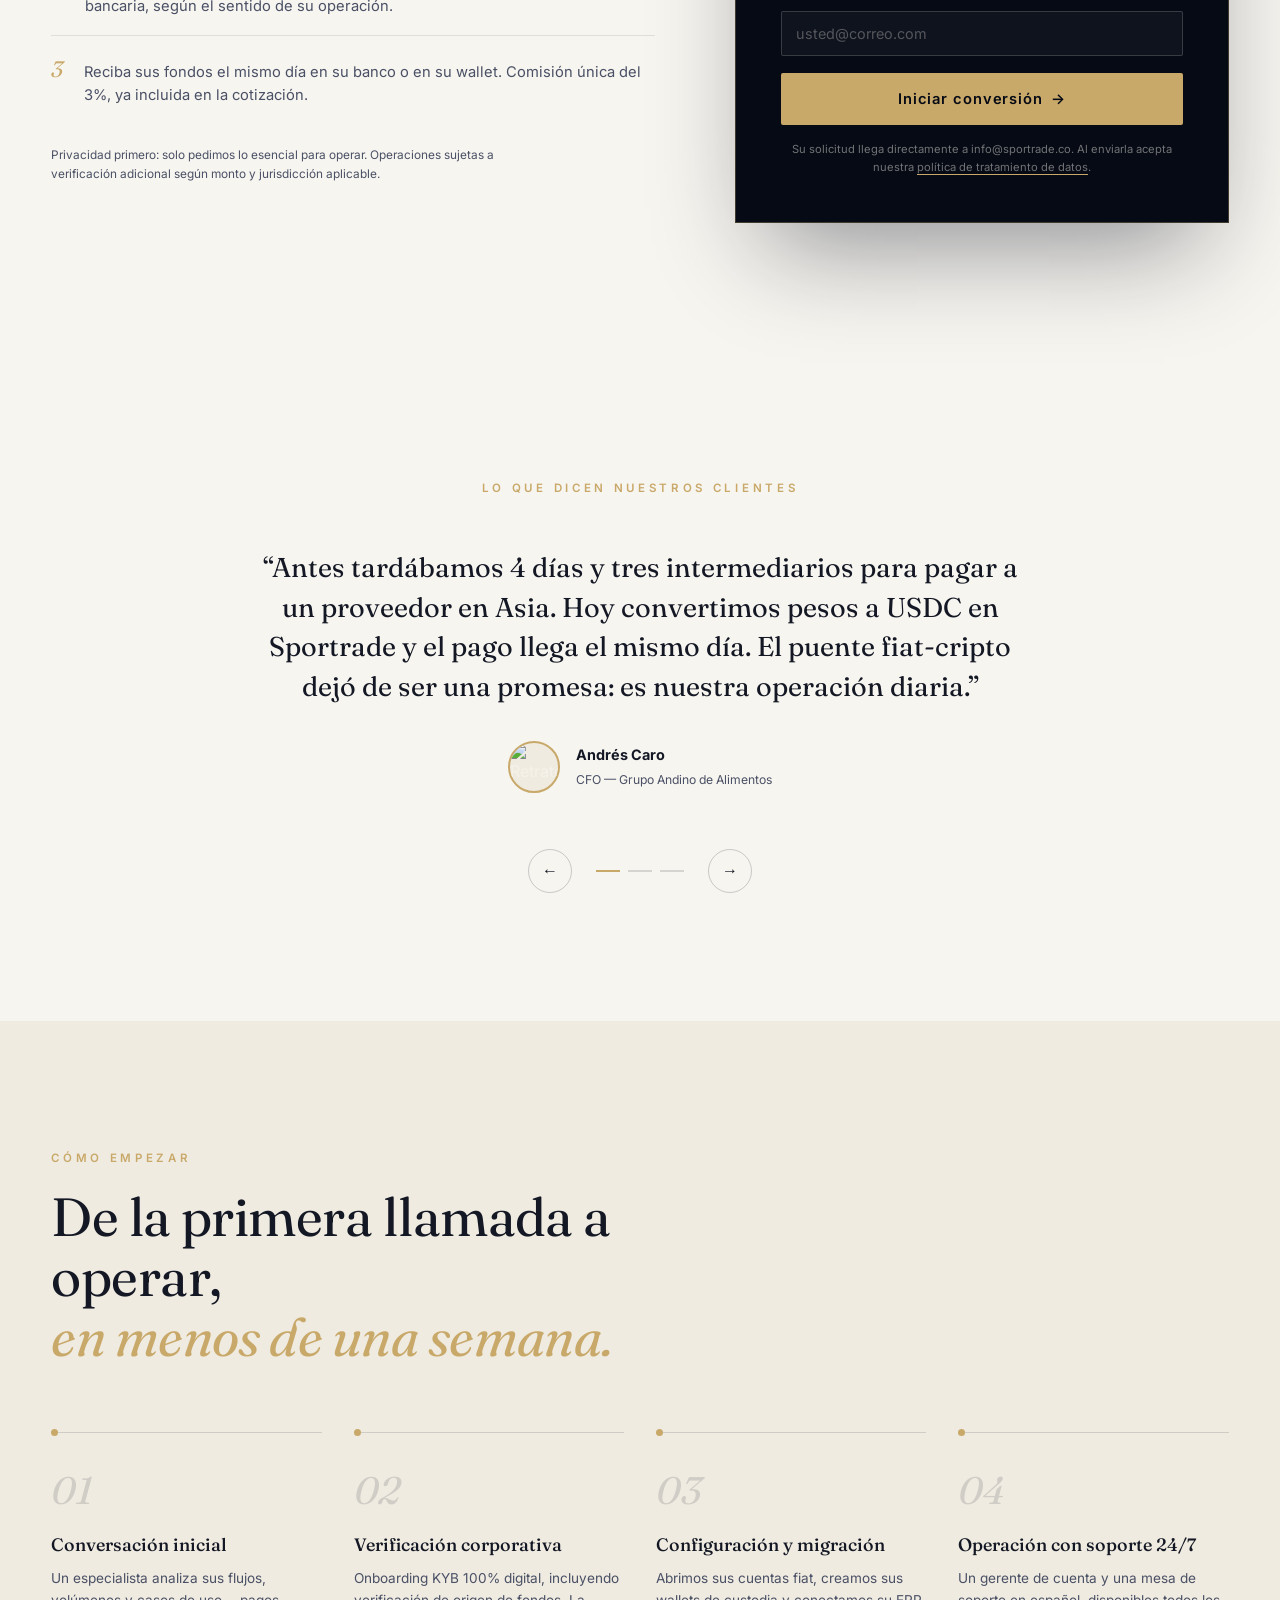
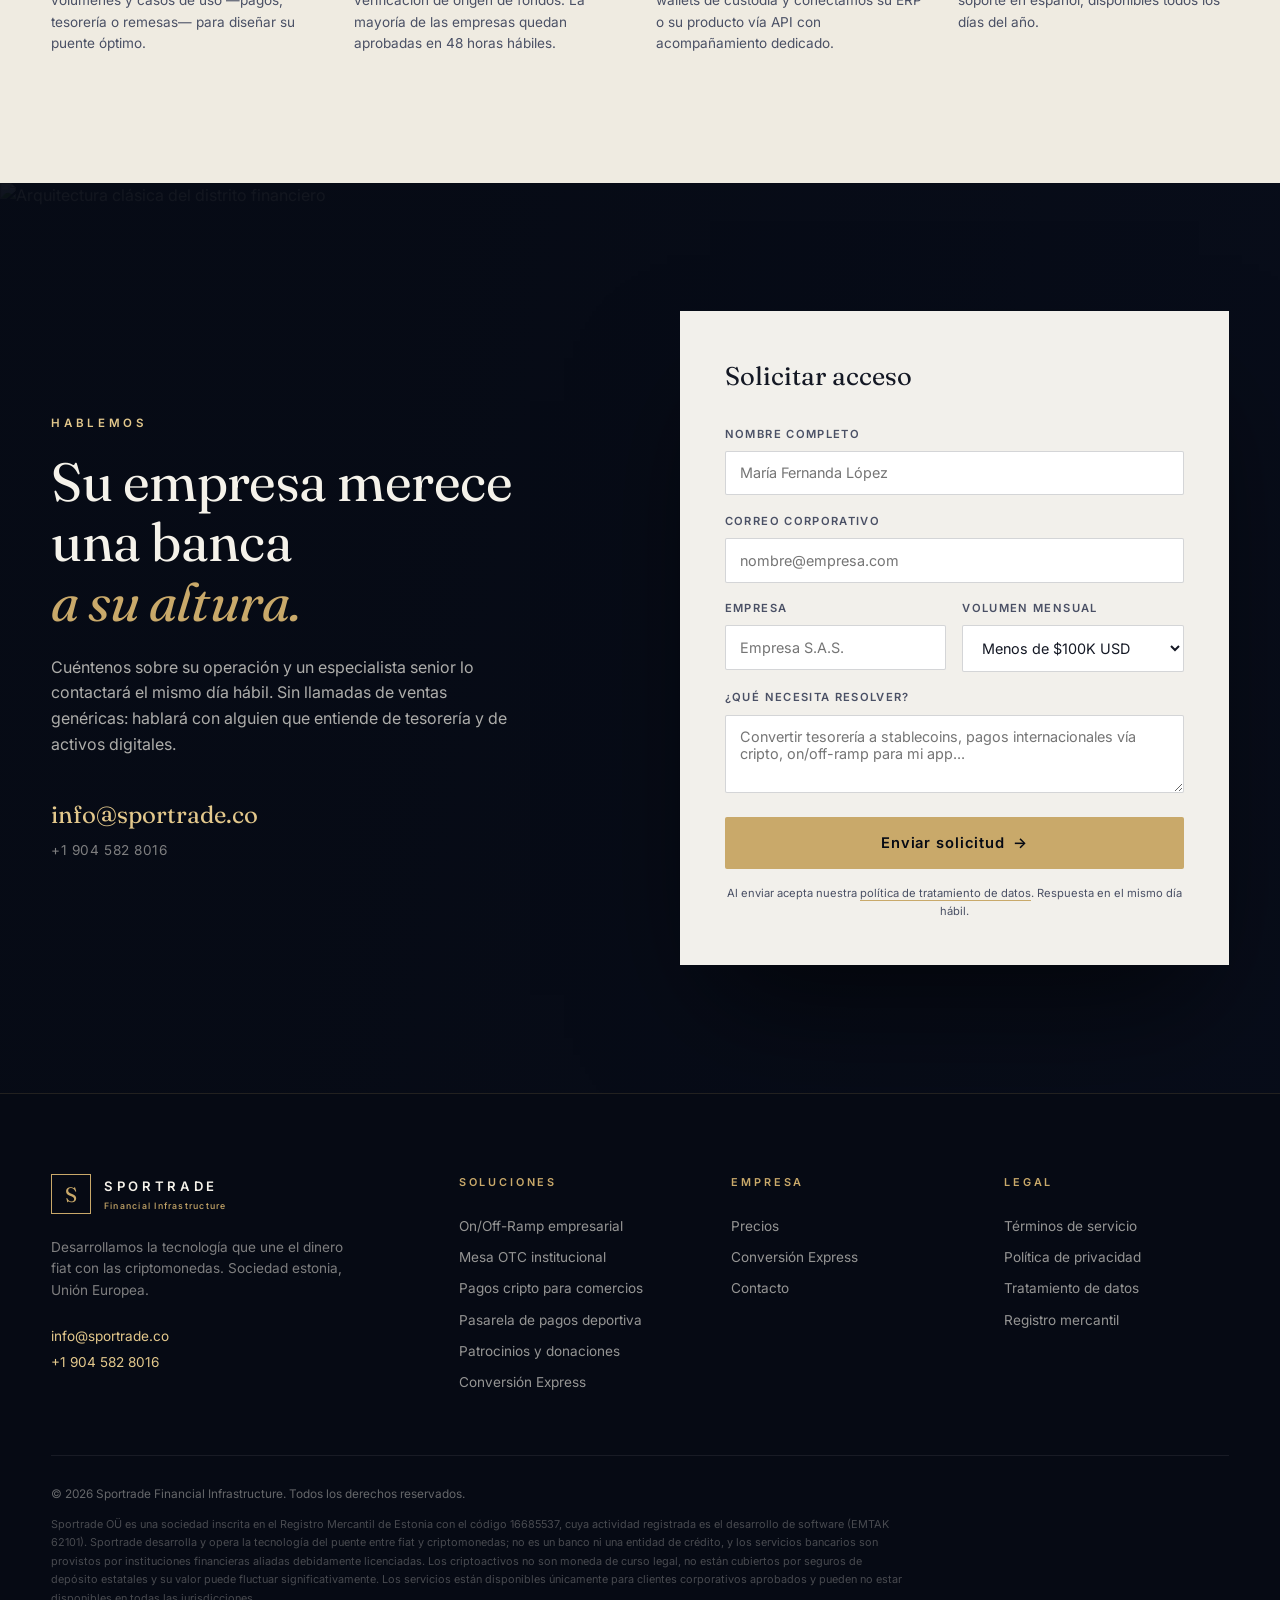
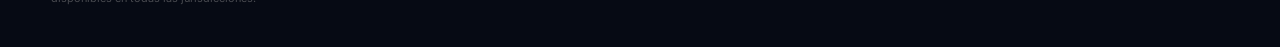
==== commit 25b7cdd4: "Paginas legales y desplegable de registro con bandera de Estonia Los cuatro enlaces del pie apuntaba" ====
--- a/index.html
+++ b/index.html
@@ -84,17 +84,20 @@
   <!-- ══════════ BARRA DE CONFIANZA ══════════ -->
   <section class="trustbar">
     <div class="container">
-      <p class="trust-label">SOCIEDAD REGISTRADA EN LA UNIÓN EUROPEA</p>
-      <div class="registry">
-        <div class="registry-seal" aria-hidden="true">
-          <svg viewBox="0 0 48 48" fill="none" stroke="currentColor" stroke-width="1.2">
-            <circle cx="24" cy="24" r="20"/>
-            <circle cx="24" cy="24" r="15.5"/>
-            <path d="M17 24.5l4.5 4.5L31 19.5" stroke-width="1.8"/>
-          </svg>
-        </div>
-        <div class="registry-body">
-          <h3>Sportrade OÜ</h3>
+      <details class="registry">
+        <summary class="registry-head">
+          <span class="ee-flag" aria-hidden="true">
+            <svg viewBox="0 0 36 36"><clipPath id="eeClip"><circle cx="18" cy="18" r="17"/></clipPath><g clip-path="url(#eeClip)"><rect width="36" height="12" y="0" fill="#0072CE"/><rect width="36" height="12" y="12" fill="#0B0B0B"/><rect width="36" height="12" y="24" fill="#F2F2F2"/></g><circle cx="18" cy="18" r="17" fill="none" stroke="currentColor" stroke-width="1.4"/></svg>
+          </span>
+          <span class="registry-head-text">
+            <strong>Sportrade OÜ · Sociedad registrada en Estonia</strong>
+            <em>Código de registro 16685537 — Unión Europea</em>
+          </span>
+          <span class="registry-chevron" aria-hidden="true">
+            <svg viewBox="0 0 24 24" fill="none" stroke="currentColor" stroke-width="1.6"><path d="M6 9l6 6 6-6"/></svg>
+          </span>
+        </summary>
+        <div class="registry-panel">
           <p>Sociedad de responsabilidad limitada constituida el <strong>1 de marzo de 2023</strong> e inscrita en el Registro Mercantil de la República de Estonia, Estado miembro de la Unión Europea. Su actividad registrada es el <strong>desarrollo de software</strong> (código EMTAK 62101): construimos la tecnología que hace posible el puente entre fiat y criptomonedas.</p>
           <dl class="registry-facts">
             <div><dt>Código de registro</dt><dd>16685537</dd></div>
@@ -104,7 +107,7 @@
           </dl>
           <a class="registry-link" href="https://www.e-krediidiinfo.ee/16685537-SPORTRADE-O%C3%9C" target="_blank" rel="noopener noreferrer">Verificar el registro en la fuente oficial <span>↗</span></a>
         </div>
-      </div>
+      </details>
     </div>
   </section>
 
@@ -325,7 +328,7 @@
           <label>Correo para coordinar el depósito<input type="email" name="correo" placeholder="usted@correo.com" required /></label>
         </div>
         <button type="submit" class="btn btn-gold btn-lg btn-block">Iniciar conversión <span class="arrow">→</span></button>
-        <p class="form-note">Su solicitud llega directamente a info@sportrade.co. Respuesta en minutos en horario extendido, todos los días.</p>
+        <p class="form-note">Su solicitud llega directamente a info@sportrade.co. Al enviarla acepta nuestra <a href="datos.html">política de tratamiento de datos</a>.</p>
       </form>
     </div>
   </section>
@@ -422,7 +425,7 @@
           <label>¿Qué necesita resolver?<textarea name="mensaje" rows="3" placeholder="Convertir tesorería a stablecoins, pagos internacionales vía cripto, on/off-ramp para mi app..."></textarea></label>
         </div>
         <button type="submit" class="btn btn-gold btn-lg btn-block">Enviar solicitud <span class="arrow">→</span></button>
-        <p class="form-note">Al enviar acepta nuestra política de tratamiento de datos. Respuesta en el mismo día hábil.</p>
+        <p class="form-note">Al enviar acepta nuestra <a href="datos.html">política de tratamiento de datos</a>. Respuesta en el mismo día hábil.</p>
       </form>
     </div>
   </section>
@@ -453,14 +456,12 @@
           <a href="#precios">Precios</a>
           <a href="#express">Conversión Express</a>
           <a href="#contacto">Contacto</a>
-          <a href="#">Carreras</a>
-          <a href="#">Prensa</a>
         </div>
         <div class="footer-col">
           <h5>Legal</h5>
-          <a href="#">Términos de servicio</a>
-          <a href="#">Política de privacidad</a>
-          <a href="#">Tratamiento de datos</a>
+          <a href="terminos.html">Términos de servicio</a>
+          <a href="privacidad.html">Política de privacidad</a>
+          <a href="datos.html">Tratamiento de datos</a>
           <a href="https://www.e-krediidiinfo.ee/16685537-SPORTRADE-O%C3%9C" target="_blank" rel="noopener noreferrer">Registro mercantil</a>
         </div>
       </div>
--- a/css/styles.css
+++ b/css/styles.css
@@ -244,17 +244,44 @@
 .trustbar { background: var(--navy-950); padding: 2.2rem 0; border-block: 1px solid rgba(201,169,106,0.12); }
 .trust-label { text-align: center; font-size: 0.62rem; letter-spacing: 0.4em; color: rgba(245,242,234,0.4); margin-bottom: 1.4rem; font-weight: 600; }
 .registry {
-  display: flex; gap: 2rem; align-items: flex-start;
-  max-width: 860px; margin: 0 auto;
+  max-width: 780px; margin: 0 auto;
   border: 1px solid rgba(201,169,106,0.28);
   background: rgba(255,255,255,0.02);
-  padding: 2.2rem 2.4rem;
-}
-.registry-seal { width: 62px; height: 62px; color: var(--gold); flex-shrink: 0; }
-.registry-seal svg { width: 100%; height: 100%; }
-.registry-body h3 { font-size: 1.5rem; color: var(--ivory); margin-bottom: 0.6rem; }
-.registry-body > p { font-size: 0.9rem; color: rgba(245,242,234,0.62); max-width: 620px; }
-.registry-body > p strong { color: rgba(245,242,234,0.88); font-weight: 600; }
+  transition: border-color 0.4s var(--ease-out);
+}
+.registry[open] { border-color: rgba(201,169,106,0.5); }
+.registry-head {
+  display: flex; align-items: center; gap: 1.1rem;
+  padding: 1.1rem 1.5rem; cursor: pointer; list-style: none;
+  transition: background 0.3s;
+}
+.registry-head::-webkit-details-marker { display: none; }
+.registry-head:hover { background: rgba(201,169,106,0.05); }
+.ee-flag { width: 34px; height: 34px; flex-shrink: 0; color: var(--gold); }
+.ee-flag svg { width: 100%; height: 100%; display: block; }
+.registry-head-text { display: flex; flex-direction: column; gap: 0.15rem; min-width: 0; }
+.registry-head-text strong {
+  font-size: 0.86rem; font-weight: 600; color: var(--ivory); letter-spacing: 0.02em;
+}
+.registry-head-text em {
+  font-style: normal; font-size: 0.72rem; letter-spacing: 0.08em;
+  color: rgba(245,242,234,0.45);
+}
+.registry-chevron {
+  margin-left: auto; width: 20px; height: 20px; flex-shrink: 0;
+  color: var(--gold); transition: transform 0.4s var(--ease-out);
+}
+.registry-chevron svg { width: 100%; height: 100%; display: block; }
+.registry[open] .registry-chevron { transform: rotate(180deg); }
+.registry-panel {
+  padding: 0 1.5rem 1.7rem;
+  border-top: 1px solid rgba(201,169,106,0.14);
+  margin-top: -1px;
+  animation: registry-open 0.5s var(--ease-out);
+}
+@keyframes registry-open { from { opacity: 0; transform: translateY(-6px); } to { opacity: 1; transform: translateY(0); } }
+.registry-panel > p { font-size: 0.88rem; color: rgba(245,242,234,0.62); padding-top: 1.4rem; }
+.registry-panel > p strong { color: rgba(245,242,234,0.88); font-weight: 600; }
 .registry-facts {
   display: grid; grid-template-columns: repeat(2, minmax(0, auto));
   gap: 1.3rem 3rem;
@@ -574,6 +601,8 @@
 }
 .cta-form textarea { resize: vertical; }
 .form-note { margin-top: 1rem; font-size: 0.7rem; color: var(--ink-soft); text-align: center; }
+.form-note a { color: inherit; border-bottom: 1px solid var(--gold); transition: color 0.3s; }
+.form-note a:hover { color: var(--gold); }
 .cta-form.sent { position: relative; }
 .form-success {
   text-align: center; padding: 3rem 1rem;
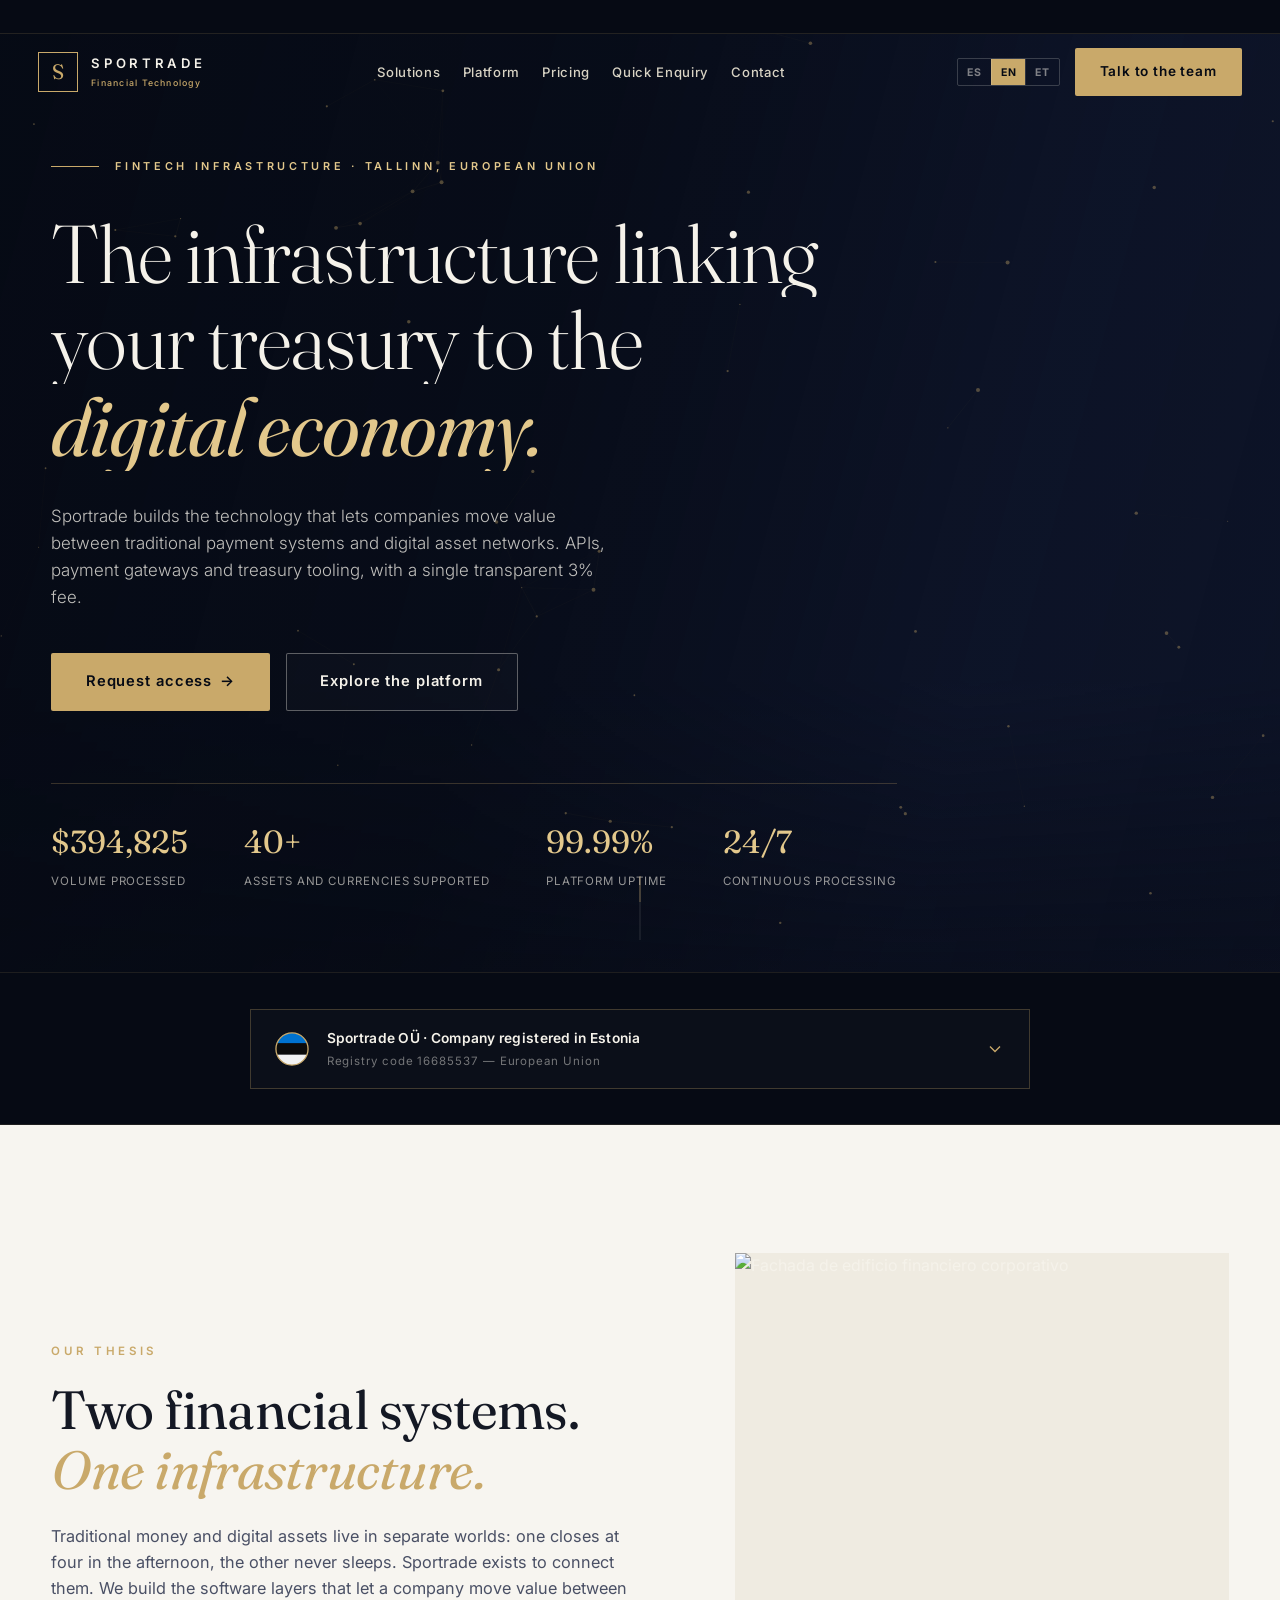
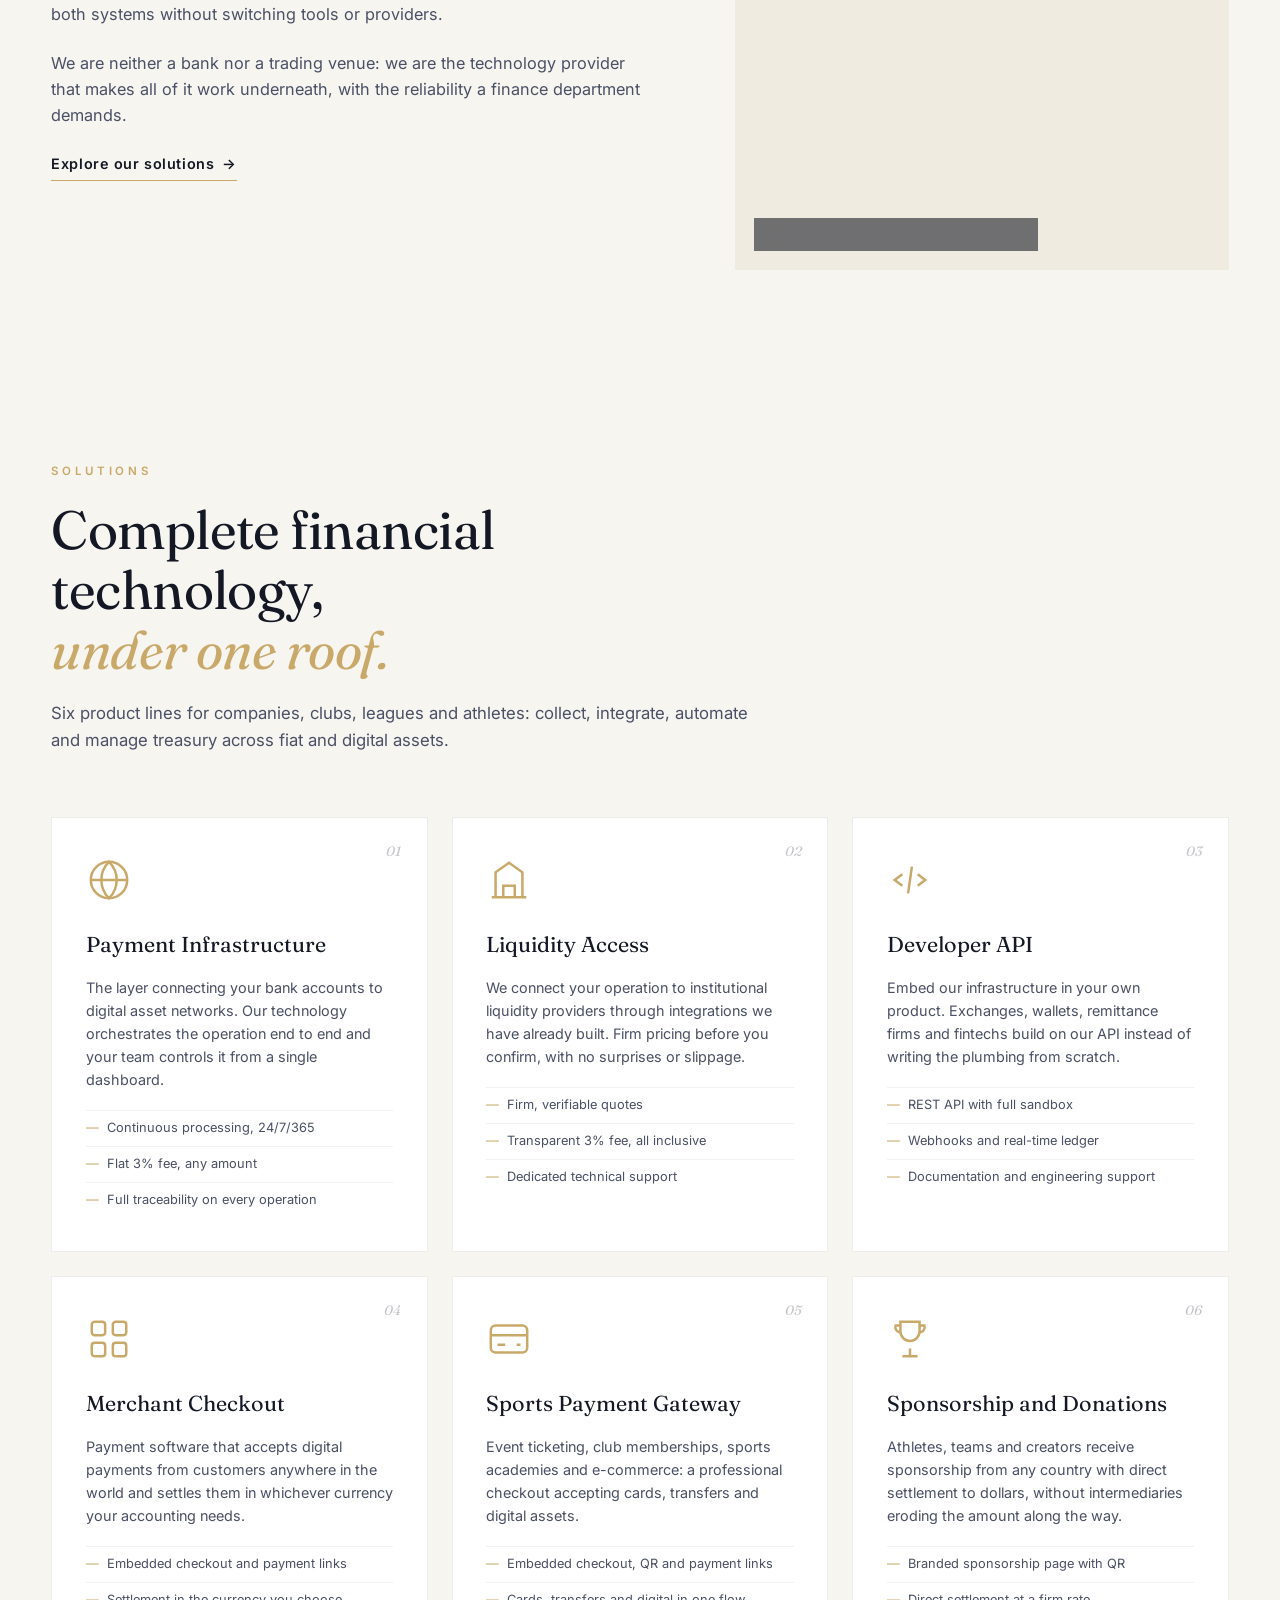
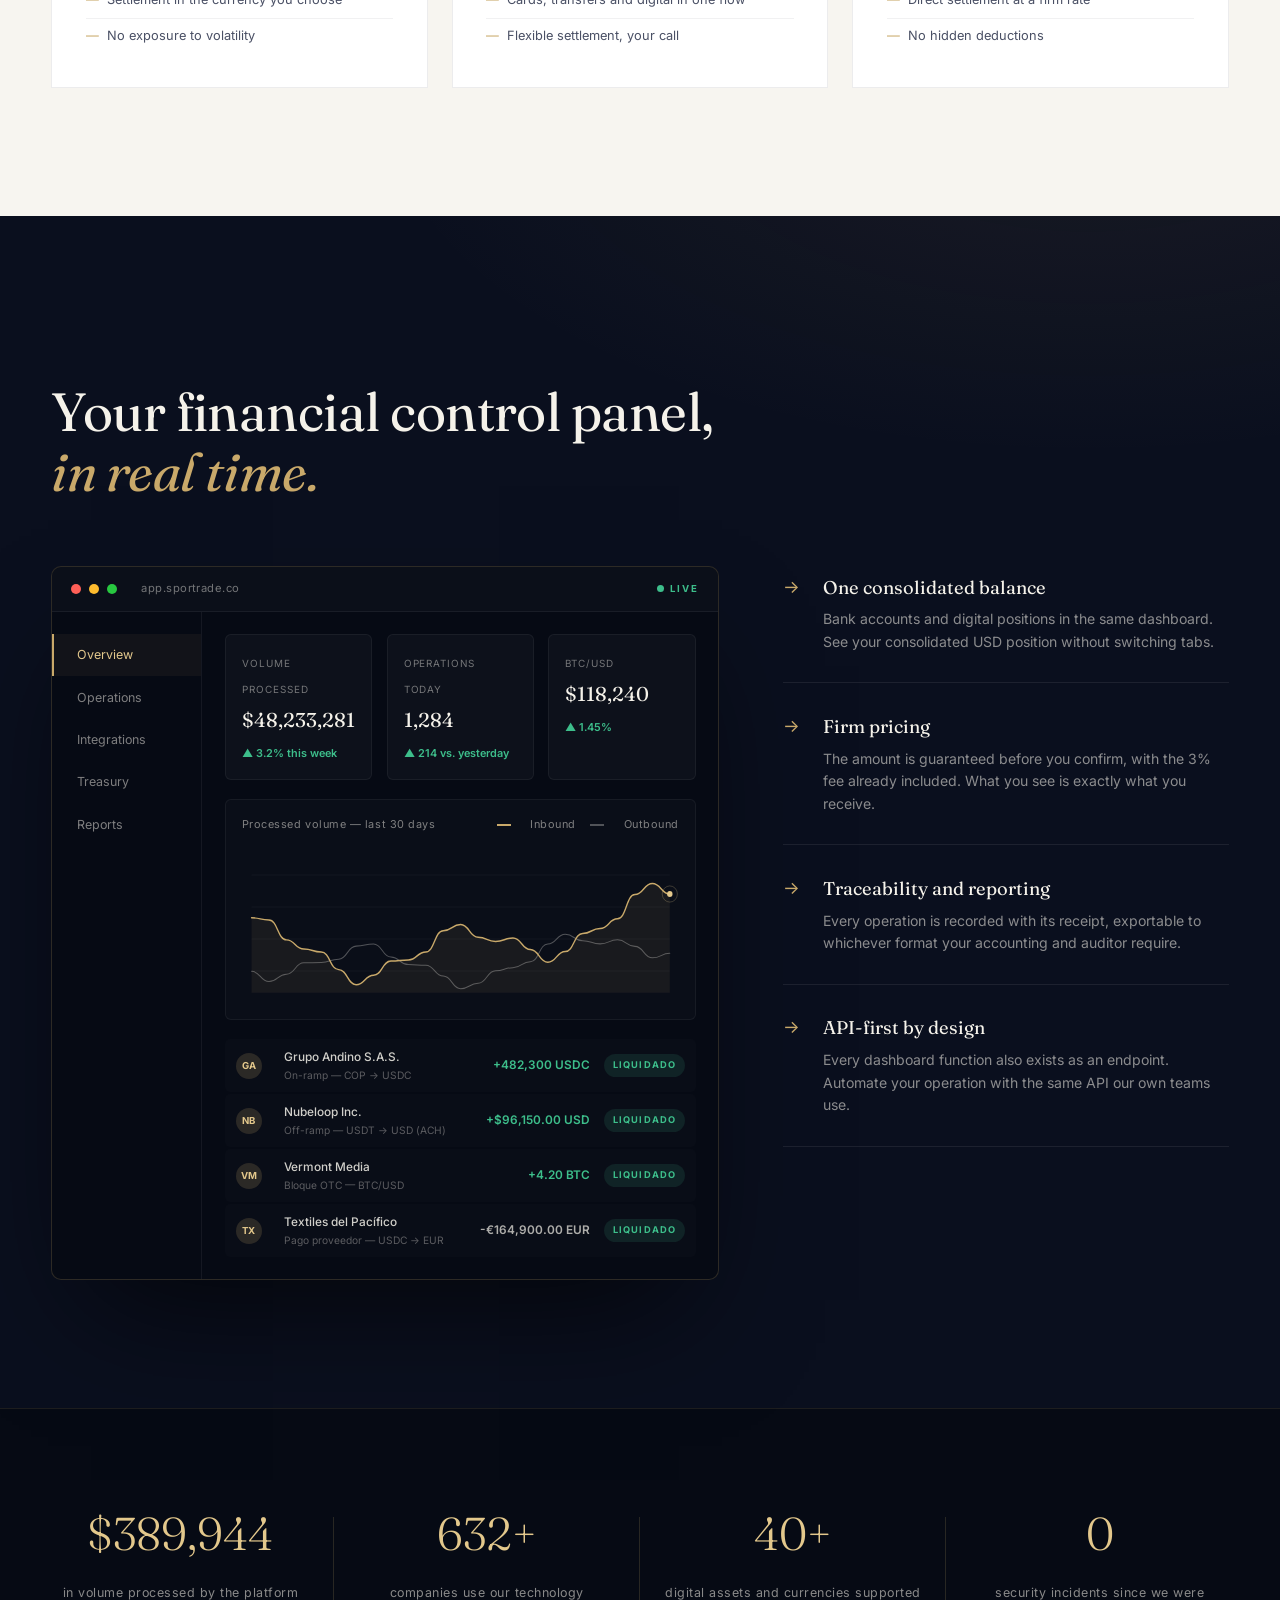
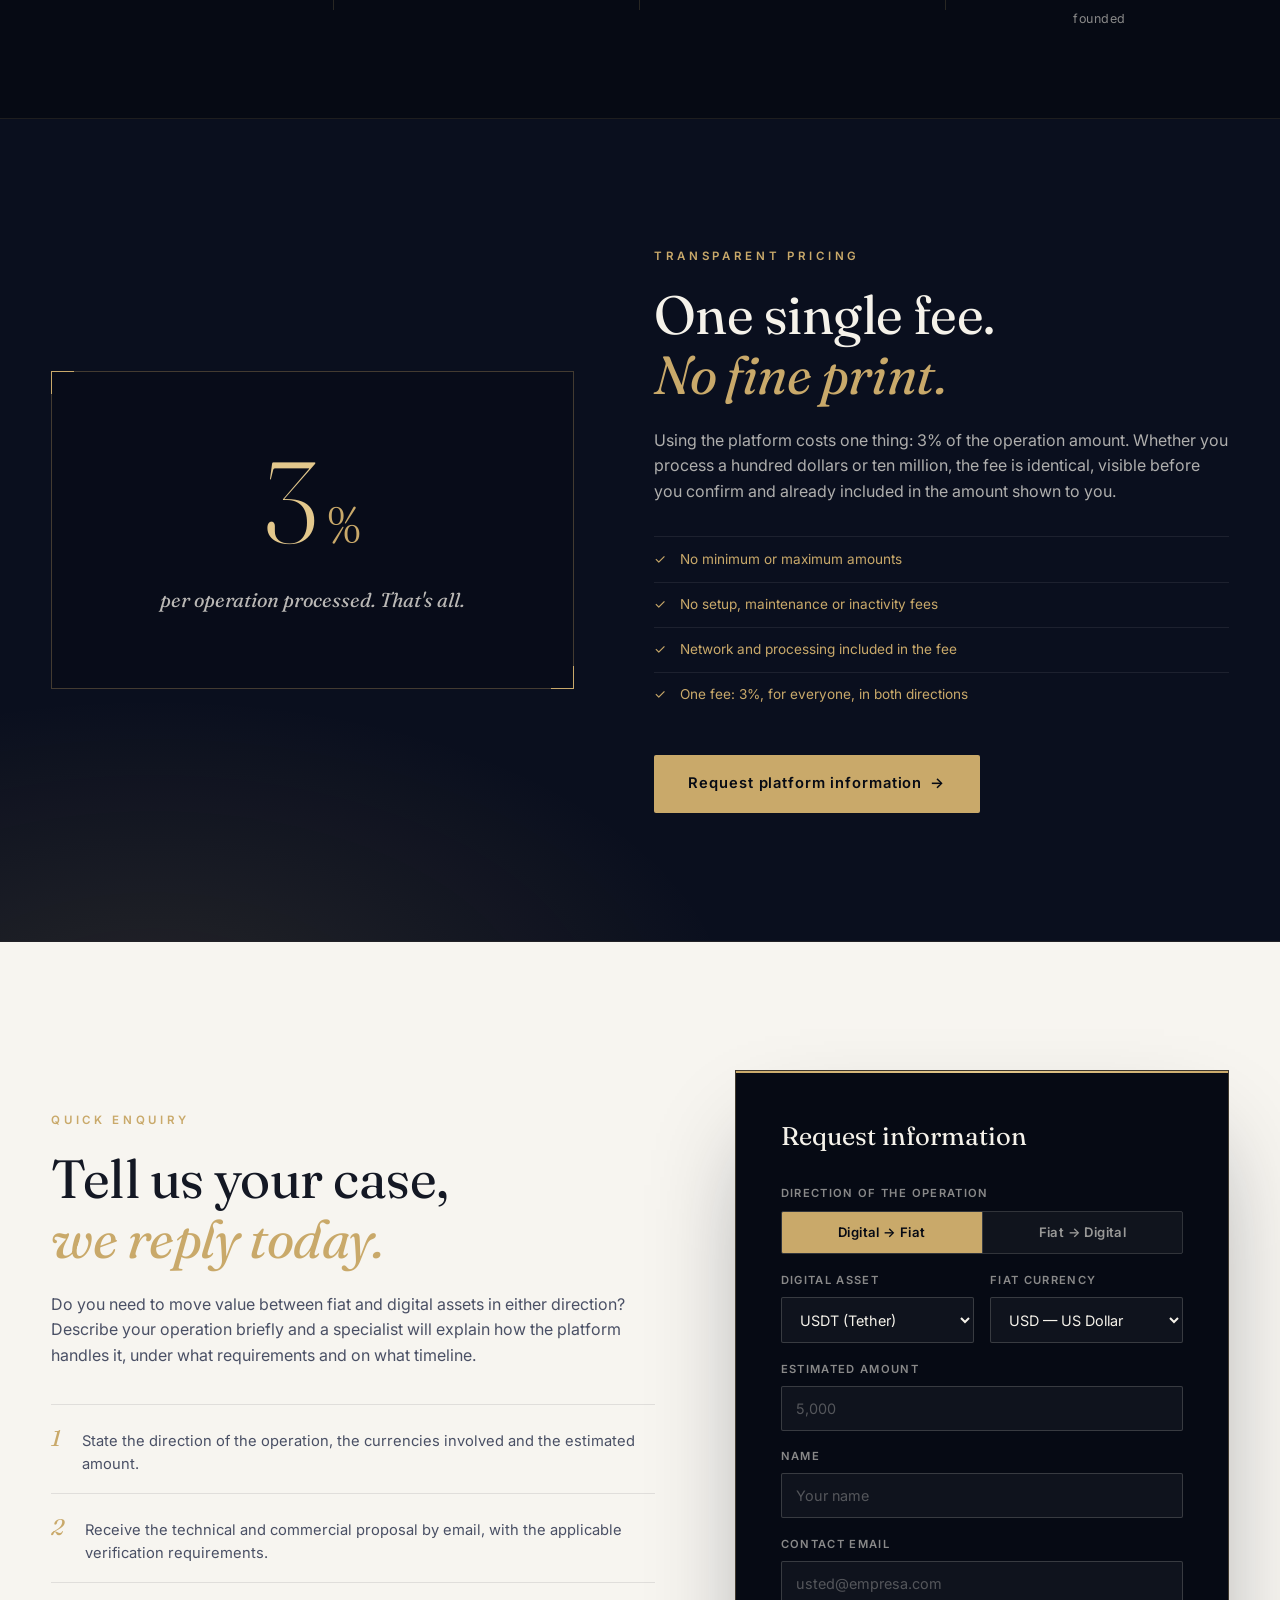
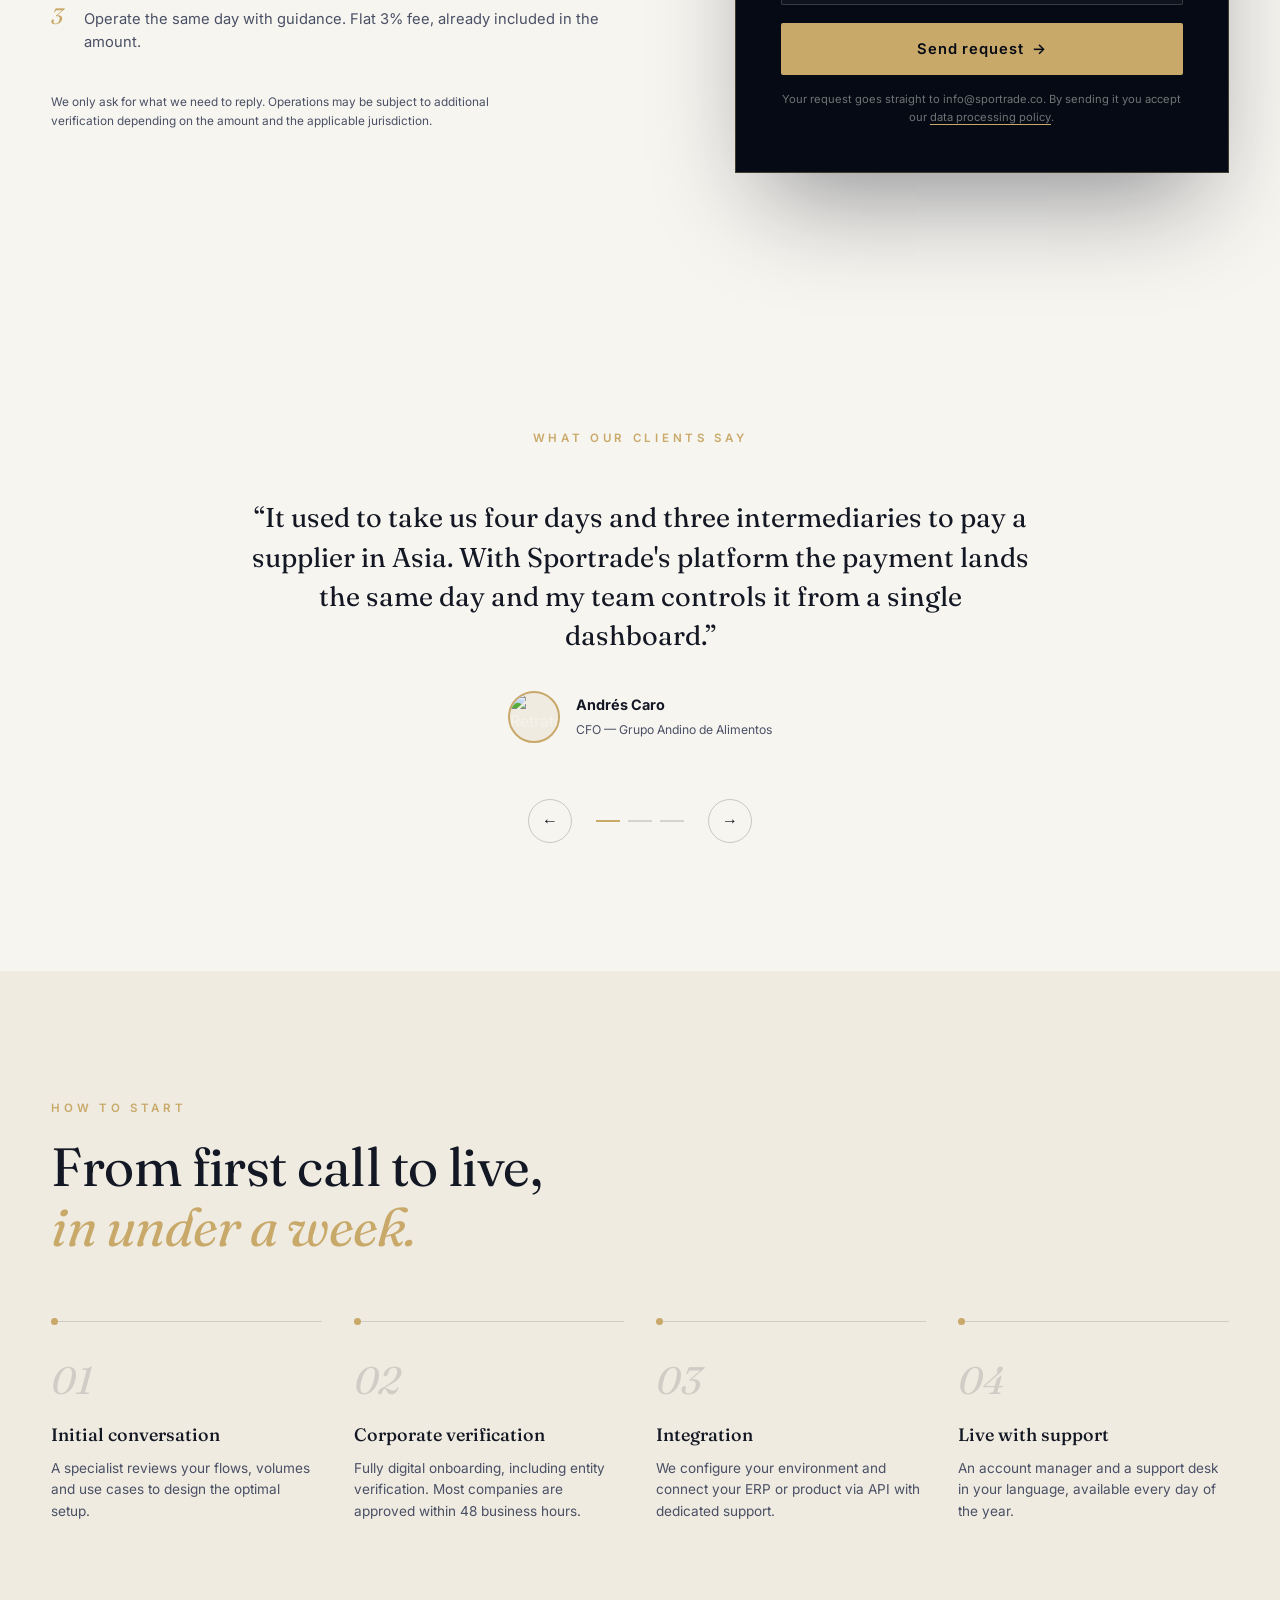
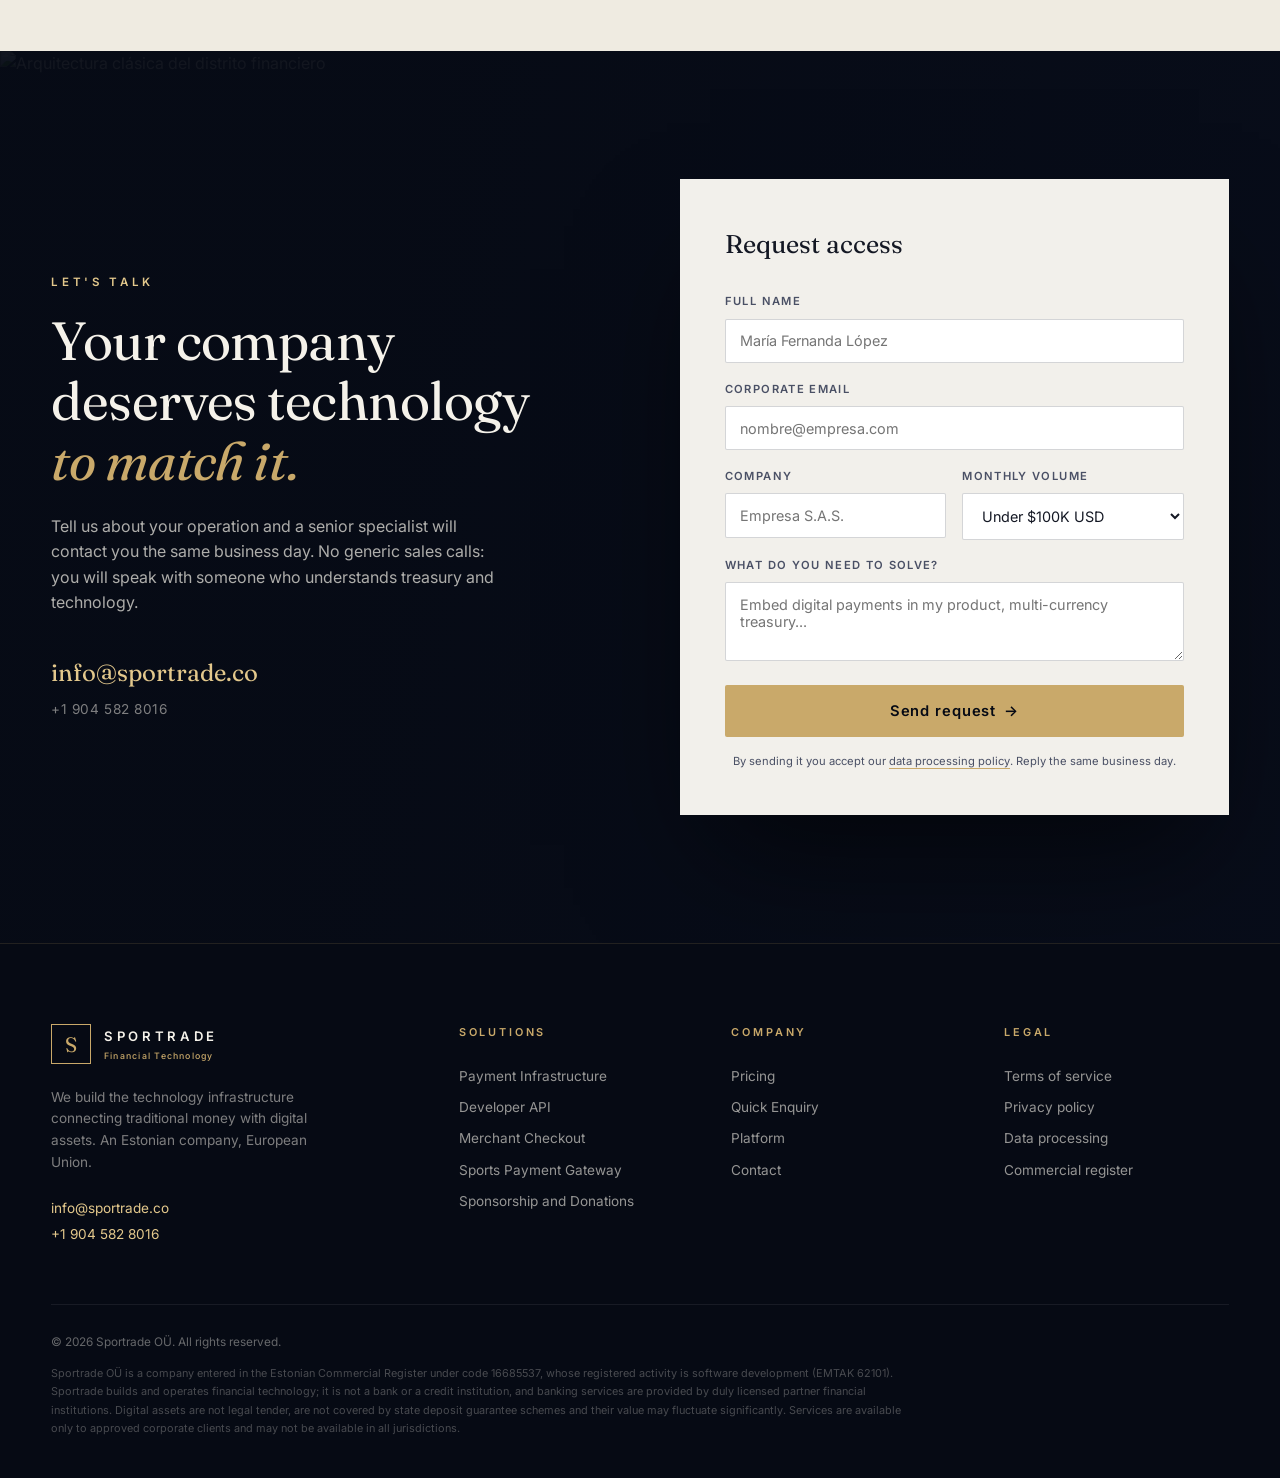
==== commit e8fd5097: "Tres idiomas y reposicionamiento como plataforma tecnologica IDIOMAS Selector compacto ES / EN / ET " ====
--- a/index.html
+++ b/index.html
@@ -3,8 +3,8 @@
 <head>
   <meta charset="UTF-8" />
   <meta name="viewport" content="width=device-width, initial-scale=1.0" />
-  <title>Sportrade — El Puente entre Fiat y Cripto</title>
-  <meta name="description" content="Sportrade es el bridge institucional entre el dinero fiat y las criptomonedas: on/off-ramp empresarial, mesa OTC, pasarela de pagos deportiva y conversión express en ambos sentidos. Estándar de banca de Nueva York." />
+  <title>Sportrade — Infraestructura Fintech para Fiat y Activos Digitales</title>
+  <meta name="description" content="Sportrade desarrolla la infraestructura tecnológica que conecta los sistemas de pago tradicionales con las redes de activos digitales: APIs, pasarelas de pago y tesorería para empresas." />
   <link rel="preconnect" href="https://fonts.googleapis.com" />
   <link rel="preconnect" href="https://fonts.gstatic.com" crossorigin />
   <link href="https://fonts.googleapis.com/css2?family=Fraunces:opsz,wght@9..144,300;9..144,400;9..144,500;9..144,600&family=Inter:wght@300;400;500;600;700&display=swap" rel="stylesheet" />
@@ -32,19 +32,28 @@
     <div class="nav-inner">
       <a href="#inicio" class="nav-logo">
         <span class="logo-mark">S</span>
-        <span class="logo-text">SPORTRADE<em>Financial Infrastructure</em></span>
+        <span class="logo-text">SPORTRADE<em data-i18n="brand.tagline">Financial Technology</em></span>
       </a>
       <nav class="nav-links" id="navLinks">
-        <a href="#soluciones">Soluciones</a>
-        <a href="#plataforma">Plataforma</a>
-        <a href="#precios">Precios</a>
-        <a href="#express">Conversión Express</a>
-        <a href="#contacto">Contacto</a>
-        <a href="#contacto" class="mobile-cta">Abrir cuenta corporativa</a>
+        <a href="#soluciones" data-i18n="nav.solutions">Soluciones</a>
+        <a href="#plataforma" data-i18n="nav.platform">Plataforma</a>
+        <a href="#precios" data-i18n="nav.pricing">Precios</a>
+        <a href="#express" data-i18n="nav.express">Consulta Express</a>
+        <a href="#contacto" data-i18n="nav.contact">Contacto</a>
+        <a href="#contacto" class="mobile-cta" data-i18n="nav.cta">Hablar con el equipo</a>
+        <div class="lang-switch lang-switch-mobile" role="group" aria-label="Idioma">
+          <button type="button" class="lang-btn" data-lang="es">ES</button>
+          <button type="button" class="lang-btn" data-lang="en">EN</button>
+          <button type="button" class="lang-btn" data-lang="et">ET</button>
+        </div>
       </nav>
       <div class="nav-actions">
-        <a href="#contacto" class="btn btn-ghost">Iniciar sesión</a>
-        <a href="#contacto" class="btn btn-gold">Abrir cuenta corporativa</a>
+        <div class="lang-switch" id="langSwitch" role="group" aria-label="Idioma">
+          <button type="button" class="lang-btn" data-lang="es">ES</button>
+          <button type="button" class="lang-btn" data-lang="en">EN</button>
+          <button type="button" class="lang-btn" data-lang="et">ET</button>
+        </div>
+        <a href="#contacto" class="btn btn-gold" data-i18n="nav.cta">Hablar con el equipo</a>
       </div>
       <button class="nav-burger" id="navBurger" aria-label="Menú">
         <span></span><span></span><span></span>
@@ -60,28 +69,28 @@
       <canvas id="heroCanvas" class="hero-canvas" aria-hidden="true"></canvas>
     </div>
     <div class="hero-content container">
-      <p class="hero-eyebrow reveal-hero"><span class="line"></span>EL PUENTE FIAT ⇄ CRIPTO · TALLINN, UNIÓN EUROPEA</p>
+      <p class="hero-eyebrow reveal-hero"><span class="line"></span><span data-i18n="hero.eyebrow">INFRAESTRUCTURA FINTECH · TALLINN, UNIÓN EUROPEA</span></p>
       <h1 class="hero-title">
-        <span class="hero-line"><span>El puente entre</span></span>
-        <span class="hero-line"><span>su capital y la</span></span>
-        <span class="hero-line"><span class="gold-serif">economía digital.</span></span>
+        <span class="hero-line"><span data-i18n="hero.line1">La infraestructura que une</span></span>
+        <span class="hero-line"><span data-i18n="hero.line2">su tesorería con la</span></span>
+        <span class="hero-line"><span class="gold-serif" data-i18n="hero.line3">economía digital.</span></span>
       </h1>
-      <p class="hero-sub reveal-hero">Sportrade es el bridge institucional entre el dinero tradicional y las criptomonedas. Convierta pesos, dólares o euros a stablecoins y activos digitales —y de vuelta— en segundos, con una comisión única y transparente del 3% por conversión, sin importar el monto.</p>
+      <p class="hero-sub reveal-hero" data-i18n="hero.sub">Sportrade desarrolla la tecnología que permite a las empresas mover valor entre los sistemas de pago tradicionales y las redes de activos digitales. APIs, pasarelas de pago y herramientas de tesorería, con una tarifa única y transparente del 3%.</p>
       <div class="hero-cta reveal-hero">
-        <a href="#contacto" class="btn btn-gold btn-lg">Solicitar acceso <span class="arrow">→</span></a>
-        <a href="#plataforma" class="btn btn-outline btn-lg">Explorar la plataforma</a>
+        <a href="#contacto" class="btn btn-gold btn-lg"><span data-i18n="hero.cta1">Solicitar acceso</span> <span class="arrow">→</span></a>
+        <a href="#plataforma" class="btn btn-outline btn-lg" data-i18n="hero.cta2">Explorar la plataforma</a>
       </div>
       <div class="hero-stats reveal-hero">
-        <div class="hstat"><strong data-count="394825" data-prefix="$" data-live-total>$0</strong><span>Conversiones totales</span></div>
-        <div class="hstat"><strong data-count="40" data-suffix="+">0</strong><span>Activos digitales y divisas</span></div>
-        <div class="hstat"><strong data-count="99.99" data-suffix="%" data-decimals="2">0</strong><span>Disponibilidad de plataforma</span></div>
-        <div class="hstat"><strong>T+0</strong><span>Liquidación on-chain 24/7</span></div>
+        <div class="hstat"><strong data-count="394825" data-prefix="$" data-live-total>$0</strong><span data-i18n="hero.stat1">Volumen gestionado</span></div>
+        <div class="hstat"><strong data-count="40" data-suffix="+">0</strong><span data-i18n="hero.stat2">Activos y divisas soportados</span></div>
+        <div class="hstat"><strong data-count="99.99" data-suffix="%" data-decimals="2">0</strong><span data-i18n="hero.stat3">Disponibilidad de plataforma</span></div>
+        <div class="hstat"><strong>24/7</strong><span data-i18n="hero.stat4">Procesamiento continuo</span></div>
       </div>
     </div>
     <div class="hero-scroll" aria-hidden="true"><span></span></div>
   </section>
 
-  <!-- ══════════ BARRA DE CONFIANZA ══════════ -->
+  <!-- ══════════ REGISTRO ══════════ -->
   <section class="trustbar">
     <div class="container">
       <details class="registry">
@@ -90,22 +99,22 @@
             <svg viewBox="0 0 36 36"><clipPath id="eeClip"><circle cx="18" cy="18" r="17"/></clipPath><g clip-path="url(#eeClip)"><rect width="36" height="12" y="0" fill="#0072CE"/><rect width="36" height="12" y="12" fill="#0B0B0B"/><rect width="36" height="12" y="24" fill="#F2F2F2"/></g><circle cx="18" cy="18" r="17" fill="none" stroke="currentColor" stroke-width="1.4"/></svg>
           </span>
           <span class="registry-head-text">
-            <strong>Sportrade OÜ · Sociedad registrada en Estonia</strong>
-            <em>Código de registro 16685537 — Unión Europea</em>
+            <strong data-i18n="registry.title">Sportrade OÜ · Sociedad registrada en Estonia</strong>
+            <em data-i18n="registry.subtitle">Código de registro 16685537 — Unión Europea</em>
           </span>
           <span class="registry-chevron" aria-hidden="true">
             <svg viewBox="0 0 24 24" fill="none" stroke="currentColor" stroke-width="1.6"><path d="M6 9l6 6 6-6"/></svg>
           </span>
         </summary>
         <div class="registry-panel">
-          <p>Sociedad de responsabilidad limitada constituida el <strong>1 de marzo de 2023</strong> e inscrita en el Registro Mercantil de la República de Estonia, Estado miembro de la Unión Europea. Su actividad registrada es el <strong>desarrollo de software</strong> (código EMTAK 62101): construimos la tecnología que hace posible el puente entre fiat y criptomonedas.</p>
+          <p data-i18n="registry.body">Sociedad de responsabilidad limitada constituida el <strong>1 de marzo de 2023</strong> e inscrita en el Registro Mercantil de la República de Estonia, Estado miembro de la Unión Europea. Su actividad registrada es el <strong>desarrollo de software</strong> (código EMTAK 62101): construimos la tecnología que hace posible el puente entre fiat y activos digitales.</p>
           <dl class="registry-facts">
-            <div><dt>Código de registro</dt><dd>16685537</dd></div>
-            <div><dt>Actividad registrada</dt><dd>EMTAK 62101 — Programación</dd></div>
-            <div><dt>Forma jurídica</dt><dd>Osaühing (OÜ)</dd></div>
-            <div><dt>Domicilio social</dt><dd>Sepapaja tn 6, Tallinn 15551, Estonia</dd></div>
+            <div><dt data-i18n="registry.f1">Código de registro</dt><dd>16685537</dd></div>
+            <div><dt data-i18n="registry.f2">Actividad registrada</dt><dd data-i18n="registry.f2v">EMTAK 62101 — Programación</dd></div>
+            <div><dt data-i18n="registry.f3">Forma jurídica</dt><dd data-i18n="registry.f3v">Osaühing (OÜ)</dd></div>
+            <div><dt data-i18n="registry.f4">Domicilio social</dt><dd>Sepapaja tn 6, Tallinn 15551, Estonia</dd></div>
           </dl>
-          <a class="registry-link" href="https://www.e-krediidiinfo.ee/16685537-SPORTRADE-O%C3%9C" target="_blank" rel="noopener noreferrer">Verificar el registro en la fuente oficial <span>↗</span></a>
+          <a class="registry-link" href="https://www.e-krediidiinfo.ee/16685537-SPORTRADE-O%C3%9C" target="_blank" rel="noopener noreferrer"><span data-i18n="registry.verify">Verificar el registro en la fuente oficial</span> <span>↗</span></a>
         </div>
       </details>
     </div>
@@ -115,15 +124,15 @@
   <section class="manifesto">
     <div class="container manifesto-grid">
       <div class="manifesto-text">
-        <p class="section-eyebrow reveal">NUESTRA TESIS</p>
-        <h2 class="reveal">Dos sistemas financieros.<br/><em>Un solo puente.</em></h2>
-        <p class="reveal">El dinero tradicional y los activos digitales viven en mundos separados: uno cierra a las 4 de la tarde, el otro nunca duerme. Sportrade existe para unirlos. Somos el bridge regulado que permite a una empresa convertir pesos o dólares en stablecoins en segundos, moverlos por el mundo sin fronteras, y volver a fiat cuando lo necesite.</p>
-        <p class="reveal">Combinamos cuentas bancarias en instituciones de primer nivel y liquidez cripto institucional en una sola plataforma, diseñada para directores financieros que exigen precisión de Wall Street en la economía digital.</p>
-        <a href="#soluciones" class="text-link reveal">Conozca nuestras soluciones <span>→</span></a>
+        <p class="section-eyebrow reveal" data-i18n="manifesto.eyebrow">NUESTRA TESIS</p>
+        <h2 class="reveal" data-i18n="manifesto.title">Dos sistemas financieros.<br/><em>Una sola infraestructura.</em></h2>
+        <p class="reveal" data-i18n="manifesto.p1">El dinero tradicional y los activos digitales viven en mundos separados: uno cierra a las 4 de la tarde, el otro nunca duerme. Sportrade existe para conectarlos. Desarrollamos las capas de software que permiten a una empresa mover valor entre ambos sistemas sin cambiar de herramienta ni de proveedor.</p>
+        <p class="reveal" data-i18n="manifesto.p2">No somos un banco ni un mercado de negociación: somos el proveedor tecnológico que hace que todo eso funcione por debajo, con la fiabilidad que exige un departamento financiero.</p>
+        <a href="#soluciones" class="text-link reveal"><span data-i18n="manifesto.link">Conozca nuestras soluciones</span> <span>→</span></a>
       </div>
       <figure class="manifesto-media reveal-img">
         <img src="https://images.unsplash.com/photo-1486406146926-c627a92ad1ab?q=80&w=1600&auto=format&fit=crop" alt="Fachada de edificio financiero corporativo" loading="lazy" />
-        <figcaption>Distrito financiero — Nueva York</figcaption>
+        <figcaption data-i18n="manifesto.caption">Distrito financiero — Nueva York</figcaption>
       </figure>
     </div>
   </section>
@@ -132,87 +141,87 @@
   <section class="solutions" id="soluciones">
     <div class="container">
       <div class="section-head">
-        <p class="section-eyebrow reveal">SOLUCIONES</p>
-        <h2 class="reveal">Todo el ciclo fiat ⇄ cripto,<br/><em>bajo un mismo techo.</em></h2>
-        <p class="section-sub reveal">Seis líneas de producto que cubren el viaje completo del capital —de empresas, clubes, ligas y atletas—: entrar a cripto, moverlo, cobrarlo y volver a fiat.</p>
+        <p class="section-eyebrow reveal" data-i18n="sol.eyebrow">SOLUCIONES</p>
+        <h2 class="reveal" data-i18n="sol.title">Tecnología financiera completa,<br/><em>bajo un mismo techo.</em></h2>
+        <p class="section-sub reveal" data-i18n="sol.sub">Seis líneas de producto para empresas, clubes, ligas y atletas: cobrar, integrar, automatizar y gestionar tesorería entre fiat y activos digitales.</p>
       </div>
       <div class="sol-grid">
         <article class="sol-card reveal" data-tilt>
           <div class="sol-num">01</div>
           <div class="sol-icon"><svg viewBox="0 0 24 24" fill="none" stroke="currentColor" stroke-width="1.3"><circle cx="12" cy="12" r="9.5"/><path d="M2.5 12h19M12 2.5c2.7 2.6 4 6 4 9.5s-1.3 6.9-4 9.5c-2.7-2.6-4-6-4-9.5s1.3-6.9 4-9.5z"/></svg></div>
-          <h3>On/Off-Ramp Empresarial</h3>
-          <p>Convierta COP, USD, EUR y 12 divisas más a USDC, USDT, BTC o ETH —y de vuelta— con abono directo a su cuenta bancaria vía SWIFT, SEPA, ACH y rieles locales.</p>
-          <ul><li>Conversión en segundos, 24/7/365</li><li>Comisión única del 3%, cualquier monto</li><li>Liquidación bancaria same-day</li></ul>
+          <h3 data-i18n="sol.c1.t">Infraestructura de Pagos</h3>
+          <p data-i18n="sol.c1.p">La capa que conecta sus cuentas bancarias con las redes de activos digitales. Nuestra tecnología orquesta la operación de principio a fin y su equipo la controla desde un solo panel.</p>
+          <ul><li data-i18n="sol.c1.l1">Procesamiento continuo, 24/7/365</li><li data-i18n="sol.c1.l2">Tarifa única del 3%, cualquier importe</li><li data-i18n="sol.c1.l3">Trazabilidad completa de cada operación</li></ul>
         </article>
         <article class="sol-card reveal" data-tilt>
           <div class="sol-num">02</div>
           <div class="sol-icon"><svg viewBox="0 0 24 24" fill="none" stroke="currentColor" stroke-width="1.3"><path d="M3 21h18M5 21V8l7-5 7 5v13M9 21v-6h6v6"/></svg></div>
-          <h3>Mesa OTC Institucional</h3>
-          <p>Ejecute bloques grandes de BTC, ETH y stablecoins con cotización en firme (RFQ), liquidez agregada de múltiples proveedores y cero slippage.</p>
-          <ul><li>Comisión transparente del 3%, todo incluido</li><li>Trader dedicado por chat y voz</li><li>Liquidación T+0 contra fiat o cripto</li></ul>
+          <h3 data-i18n="sol.c2.t">Acceso a Liquidez</h3>
+          <p data-i18n="sol.c2.p">Conectamos su operación con proveedores de liquidez institucionales mediante integraciones ya construidas. Precio en firme antes de confirmar, sin sorpresas ni deslizamiento.</p>
+          <ul><li data-i18n="sol.c2.l1">Cotización en firme y verificable</li><li data-i18n="sol.c2.l2">Tarifa transparente del 3%, todo incluido</li><li data-i18n="sol.c2.l3">Acompañamiento técnico dedicado</li></ul>
         </article>
         <article class="sol-card reveal" data-tilt>
           <div class="sol-num">03</div>
           <div class="sol-icon"><svg viewBox="0 0 24 24" fill="none" stroke="currentColor" stroke-width="1.3"><path d="M8 9l-4 3 4 3M16 9l4 3-4 3M13 5l-2 14"/></svg></div>
-          <h3>Ramp-as-a-Service (API)</h3>
-          <p>Incruste el puente fiat ⇄ cripto en su propio producto: exchanges, wallets, remesadoras y fintechs construyen sobre nuestra API de on/off-ramp.</p>
-          <ul><li>API REST con sandbox completo</li><li>KYC/KYB y Travel Rule embebidos</li><li>Webhooks y ledger en tiempo real</li></ul>
+          <h3 data-i18n="sol.c3.t">API para Desarrolladores</h3>
+          <p data-i18n="sol.c3.p">Integre nuestra infraestructura en su propio producto. Exchanges, wallets, remesadoras y fintechs construyen sobre nuestra API sin desarrollar la fontanería desde cero.</p>
+          <ul><li data-i18n="sol.c3.l1">API REST con entorno de pruebas</li><li data-i18n="sol.c3.l2">Webhooks y registro en tiempo real</li><li data-i18n="sol.c3.l3">Documentación y soporte de ingeniería</li></ul>
         </article>
         <article class="sol-card reveal" data-tilt>
           <div class="sol-num">04</div>
           <div class="sol-icon"><svg viewBox="0 0 24 24" fill="none" stroke="currentColor" stroke-width="1.3"><rect x="3" y="3" width="7" height="7" rx="1.5"/><rect x="14" y="3" width="7" height="7" rx="1.5"/><rect x="3" y="14" width="7" height="7" rx="1.5"/><rect x="14" y="14" width="7" height="7" rx="1.5"/></svg></div>
-          <h3>Pagos Cripto para Comercios</h3>
-          <p>Acepte pagos en criptomonedas de clientes en cualquier parte del mundo y reciba fiat en su cuenta bancaria al día siguiente. Sin volatilidad, sin fricción.</p>
-          <ul><li>Checkout y links de pago en minutos</li><li>Conversión automática a fiat al instante</li><li>Sin exposición a volatilidad</li></ul>
+          <h3 data-i18n="sol.c4.t">Checkout para Comercios</h3>
+          <p data-i18n="sol.c4.p">Software de cobro que acepta pagos digitales de clientes en cualquier parte del mundo y los liquida en la moneda que su contabilidad necesita.</p>
+          <ul><li data-i18n="sol.c4.l1">Checkout embebido y enlaces de pago</li><li data-i18n="sol.c4.l2">Liquidación en la moneda que elija</li><li data-i18n="sol.c4.l3">Sin exposición a volatilidad</li></ul>
         </article>
         <article class="sol-card reveal" data-tilt>
           <div class="sol-num">05</div>
           <div class="sol-icon"><svg viewBox="0 0 24 24" fill="none" stroke="currentColor" stroke-width="1.3"><rect x="2.5" y="5" width="19" height="14" rx="2.5"/><path d="M2.5 10h19M6 15h4M16 15h2"/></svg></div>
-          <h3>Pasarela de Pagos Deportiva</h3>
-          <p>Boletería de eventos, membresías de clubes, escuelas deportivas y e-commerce: un solo checkout profesional que acepta tarjetas, transferencias y más de 40 criptomonedas.</p>
-          <ul><li>Checkout embebido, QR y links de pago</li><li>Tarjetas, transferencias y cripto en un solo flujo</li><li>Liquidación en fiat o stablecoins, usted decide</li></ul>
+          <h3 data-i18n="sol.c5.t">Pasarela Deportiva</h3>
+          <p data-i18n="sol.c5.p">Boletería de eventos, membresías de clubes, escuelas deportivas y comercio electrónico: un checkout profesional que acepta tarjetas, transferencias y activos digitales.</p>
+          <ul><li data-i18n="sol.c5.l1">Checkout embebido, QR y enlaces de pago</li><li data-i18n="sol.c5.l2">Tarjetas, transferencias y digital en un flujo</li><li data-i18n="sol.c5.l3">Liquidación flexible, usted decide</li></ul>
         </article>
         <article class="sol-card reveal" data-tilt>
           <div class="sol-num">06</div>
           <div class="sol-icon"><svg viewBox="0 0 24 24" fill="none" stroke="currentColor" stroke-width="1.3"><path d="M8 21h8M12 17v4M7 3h10v5a5 5 0 0 1-10 0V3z"/><path d="M7 5H4.5a2.5 2.5 0 0 0 2.7 3.4M17 5h2.5a2.5 2.5 0 0 1-2.7 3.4"/></svg></div>
-          <h3>Patrocinios y Donaciones</h3>
-          <p>Atletas, equipos y creadores reciben patrocinios y donaciones en cripto desde cualquier país, convertidos a dólares sin intermediarios: tasa en firme y cero pérdida por slippage.</p>
-          <ul><li>Página de patrocinio con su marca y QR</li><li>Conversión directa a USD con tasa garantizada</li><li>Sin bancos corresponsales ni retenciones ocultas</li></ul>
-        </article>
-      </div>
-    </div>
-  </section>
-
-  <!-- ══════════ PLATAFORMA / DASHBOARD ══════════ -->
+          <h3 data-i18n="sol.c6.t">Patrocinios y Donaciones</h3>
+          <p data-i18n="sol.c6.p">Atletas, equipos y creadores reciben patrocinios desde cualquier país con liquidación directa a dólares, sin intermediarios que erosionen el importe por el camino.</p>
+          <ul><li data-i18n="sol.c6.l1">Página de patrocinio con su marca y QR</li><li data-i18n="sol.c6.l2">Liquidación directa con tasa en firme</li><li data-i18n="sol.c6.l3">Sin retenciones ocultas</li></ul>
+        </article>
+      </div>
+    </div>
+  </section>
+
+  <!-- ══════════ PLATAFORMA ══════════ -->
   <section class="platform" id="plataforma">
     <div class="container">
       <div class="section-head">
-        <p class="section-eyebrow light reveal">LA PLATAFORMA</p>
-        <h2 class="light reveal">Su mesa de cambio fiat ⇄ cripto,<br/><em>en tiempo real.</em></h2>
+        <p class="section-eyebrow light reveal" data-i18n="plat.eyebrow">LA PLATAFORMA</p>
+        <h2 class="light reveal" data-i18n="plat.title">Su panel de control financiero,<br/><em>en tiempo real.</em></h2>
       </div>
       <div class="platform-grid">
         <div class="dash reveal-img" id="dashboard">
           <div class="dash-top">
             <div class="dash-dot r"></div><div class="dash-dot y"></div><div class="dash-dot g"></div>
-            <span class="dash-url">app.sportrade.co/bridge</span>
-            <span class="dash-live"><i></i>EN VIVO</span>
+            <span class="dash-url">app.sportrade.co</span>
+            <span class="dash-live"><i></i><span data-i18n="plat.live">EN VIVO</span></span>
           </div>
           <div class="dash-body">
             <aside class="dash-side">
-              <span class="ds-item active">Panorama</span>
-              <span class="ds-item">Convertir</span>
-              <span class="ds-item">Custodia</span>
-              <span class="ds-item">OTC</span>
-              <span class="ds-item">Reportes</span>
+              <span class="ds-item active" data-i18n="plat.nav1">Panorama</span>
+              <span class="ds-item" data-i18n="plat.nav2">Operaciones</span>
+              <span class="ds-item" data-i18n="plat.nav3">Integraciones</span>
+              <span class="ds-item" data-i18n="plat.nav4">Tesorería</span>
+              <span class="ds-item" data-i18n="plat.nav5">Reportes</span>
             </aside>
             <div class="dash-main">
               <div class="dash-kpis">
-                <div class="kpi"><span>Activos bajo custodia</span><strong id="kpiBalance">$48,236,900</strong><em class="up">▲ 3.2% esta semana</em></div>
-                <div class="kpi"><span>Conversiones hoy</span><strong id="kpiPayments">1,284</strong><em class="up">▲ 214 vs. ayer</em></div>
+                <div class="kpi"><span data-i18n="plat.kpi1">Volumen gestionado</span><strong id="kpiBalance">$48,236,900</strong><em class="up" data-i18n="plat.kpi1d">▲ 3.2% esta semana</em></div>
+                <div class="kpi"><span data-i18n="plat.kpi2">Operaciones hoy</span><strong id="kpiPayments">1,284</strong><em class="up" data-i18n="plat.kpi2d">▲ 214 vs. ayer</em></div>
                 <div class="kpi"><span>BTC/USD</span><strong id="kpiFx">$118,240</strong><em class="up">▲ 1.45%</em></div>
               </div>
               <div class="dash-chart">
-                <div class="chart-head"><span>Volumen del puente — últimos 30 días</span><span class="chart-legend"><i class="li-in"></i>On-ramp <i class="li-out"></i>Off-ramp</span></div>
+                <div class="chart-head"><span data-i18n="plat.chart">Volumen procesado — últimos 30 días</span><span class="chart-legend"><i class="li-in"></i><span data-i18n="plat.leg1">Entradas</span> <i class="li-out"></i><span data-i18n="plat.leg2">Salidas</span></span></div>
                 <svg id="cashChart" viewBox="0 0 640 220" preserveAspectRatio="none"></svg>
               </div>
               <div class="dash-rows" id="dashRows"></div>
@@ -222,19 +231,19 @@
         <div class="platform-feats">
           <div class="pfeat reveal">
             <span class="pf-num">→</span>
-            <div><h4>Fiat y cripto, un solo saldo</h4><p>Cuentas bancarias y wallets de custodia en el mismo panel. Vea su posición consolidada en USD sin cambiar de pestaña.</p></div>
+            <div><h4 data-i18n="plat.f1t">Todo en un solo saldo</h4><p data-i18n="plat.f1p">Cuentas bancarias y posiciones digitales en el mismo panel. Vea su posición consolidada en USD sin cambiar de pestaña.</p></div>
           </div>
           <div class="pfeat reveal">
             <span class="pf-num">→</span>
-            <div><h4>Cotización en firme</h4><p>Precio garantizado por 30 segundos antes de ejecutar, con la comisión del 3% ya incluida. Lo que ve es exactamente lo que recibe.</p></div>
+            <div><h4 data-i18n="plat.f2t">Precio en firme</h4><p data-i18n="plat.f2p">Importe garantizado antes de confirmar, con la tarifa del 3% ya incluida. Lo que ve es exactamente lo que recibe.</p></div>
           </div>
           <div class="pfeat reveal">
             <span class="pf-num">→</span>
-            <div><h4>Cumplimiento integrado</h4><p>Screening on-chain con Chainalysis, Travel Rule automática y reportes regulatorios listos para su revisor fiscal.</p></div>
+            <div><h4 data-i18n="plat.f3t">Trazabilidad y reportes</h4><p data-i18n="plat.f3p">Cada operación queda registrada con su justificante, exportable al formato que su contabilidad y su revisor fiscal necesiten.</p></div>
           </div>
           <div class="pfeat reveal">
             <span class="pf-num">→</span>
-            <div><h4>API-first</h4><p>Cada función del panel existe también como endpoint. Automatice su puente fiat ⇄ cripto con la misma API que usan nuestros equipos.</p></div>
+            <div><h4 data-i18n="plat.f4t">Diseñada como API</h4><p data-i18n="plat.f4p">Cada función del panel existe también como endpoint. Automatice su operación con la misma API que usan nuestros equipos.</p></div>
           </div>
         </div>
       </div>
@@ -244,10 +253,10 @@
   <!-- ══════════ CIFRAS ══════════ -->
   <section class="numbers">
     <div class="container numbers-grid">
-      <div class="num reveal"><strong data-count="394825" data-prefix="$" data-live-total>$0</strong><span>en conversiones totales gestionadas</span></div>
-      <div class="num reveal"><strong data-count="640" data-suffix="+">0</strong><span>empresas cruzan el puente con Sportrade</span></div>
-      <div class="num reveal"><strong data-count="40" data-suffix="+">0</strong><span>activos digitales y divisas soportados</span></div>
-      <div class="num reveal"><strong data-count="0">0</strong><span>incidentes de custodia desde nuestra fundación</span></div>
+      <div class="num reveal"><strong data-count="394825" data-prefix="$" data-live-total>$0</strong><span data-i18n="num.1">en volumen gestionado por la plataforma</span></div>
+      <div class="num reveal"><strong data-count="640" data-suffix="+">0</strong><span data-i18n="num.2">empresas usan nuestra tecnología</span></div>
+      <div class="num reveal"><strong data-count="40" data-suffix="+">0</strong><span data-i18n="num.3">activos digitales y divisas soportados</span></div>
+      <div class="num reveal"><strong data-count="0">0</strong><span data-i18n="num.4">incidentes de seguridad desde nuestra fundación</span></div>
     </div>
   </section>
 
@@ -256,79 +265,79 @@
     <div class="container pricing-grid">
       <div class="pricing-big reveal-img">
         <span class="pricing-rate"><em data-count="3">0</em><i>%</i></span>
-        <span class="pricing-tagline">por conversión. Eso es todo.</span>
+        <span class="pricing-tagline" data-i18n="price.tagline">por operación procesada. Eso es todo.</span>
       </div>
       <div class="pricing-text">
-        <p class="section-eyebrow reveal">PRECIOS TRANSPARENTES</p>
-        <h2 class="reveal">Una sola comisión.<br/><em>Ninguna letra pequeña.</em></h2>
-        <p class="reveal">Convertir fiat a cripto —o cripto a fiat— tiene un solo costo: el 3% de la operación. Da igual si convierte cien dólares o diez millones: la tarifa es la misma, visible antes de confirmar y ya incluida en la cotización.</p>
+        <p class="section-eyebrow reveal" data-i18n="price.eyebrow">PRECIOS TRANSPARENTES</p>
+        <h2 class="reveal" data-i18n="price.title">Una sola tarifa.<br/><em>Ninguna letra pequeña.</em></h2>
+        <p class="reveal" data-i18n="price.p">Usar la plataforma tiene un solo costo: el 3% sobre el importe de la operación. Da igual si procesa cien dólares o diez millones: la tarifa es la misma, visible antes de confirmar y ya incluida en el importe que se le muestra.</p>
         <ul class="pricing-list">
-          <li class="reveal"><span>✓</span>Sin montos mínimos ni máximos</li>
-          <li class="reveal"><span>✓</span>Sin cargos de apertura, mantenimiento ni inactividad</li>
-          <li class="reveal"><span>✓</span>Red y procesamiento incluidos en la tarifa</li>
-          <li class="reveal"><span>✓</span>Una sola tarifa: 3%, para todos y en ambos sentidos</li>
+          <li class="reveal"><span>✓</span><span data-i18n="price.l1">Sin importes mínimos ni máximos</span></li>
+          <li class="reveal"><span>✓</span><span data-i18n="price.l2">Sin cuotas de alta, mantenimiento ni inactividad</span></li>
+          <li class="reveal"><span>✓</span><span data-i18n="price.l3">Red y procesamiento incluidos en la tarifa</span></li>
+          <li class="reveal"><span>✓</span><span data-i18n="price.l4">Una sola tarifa: 3%, para todos y en ambos sentidos</span></li>
         </ul>
-        <a href="#express" class="btn btn-gold btn-lg reveal">Cotizar mi conversión <span class="arrow">→</span></a>
-      </div>
-    </div>
-  </section>
-
-  <!-- ══════════ CONVERSIÓN EXPRESS ══════════ -->
+        <a href="#express" class="btn btn-gold btn-lg reveal"><span data-i18n="price.cta">Solicitar información de la plataforma</span> <span class="arrow">→</span></a>
+      </div>
+    </div>
+  </section>
+
+  <!-- ══════════ CONSULTA EXPRESS ══════════ -->
   <section class="express" id="express">
     <div class="container express-grid">
       <div class="express-text">
-        <p class="section-eyebrow reveal">CONVERSIÓN EXPRESS</p>
-        <h2 class="reveal">Cripto ⇄ fiat,<br/><em>sin registro previo.</em></h2>
-        <p class="reveal">¿Necesita convertir hoy mismo, en cualquiera de los dos sentidos? Inicie una conversión express con datos mínimos: elija la dirección y la criptomoneda, déjenos un nombre y un correo, y nuestro equipo le responderá en minutos con los datos de depósito y la coordinación para entregarle sus fondos.</p>
+        <p class="section-eyebrow reveal" data-i18n="exp.eyebrow">CONSULTA EXPRESS</p>
+        <h2 class="reveal" data-i18n="exp.title">Cuéntenos su caso,<br/><em>le respondemos hoy.</em></h2>
+        <p class="reveal" data-i18n="exp.p">¿Necesita mover valor entre fiat y activos digitales en cualquiera de los dos sentidos? Descríbanos brevemente su operación y un especialista le explicará cómo la plataforma la resuelve, con qué requisitos y en qué plazos.</p>
         <div class="express-points">
-          <div class="expt reveal"><strong>1</strong><p>Elija la dirección —cripto a fiat o fiat a cripto—, la moneda y el monto estimado.</p></div>
-          <div class="expt reveal"><strong>2</strong><p>Reciba por correo los datos de depósito: nuestra wallet o nuestra cuenta bancaria, según el sentido de su operación.</p></div>
-          <div class="expt reveal"><strong>3</strong><p>Reciba sus fondos el mismo día en su banco o en su wallet. Comisión única del 3%, ya incluida en la cotización.</p></div>
-        </div>
-        <p class="express-note reveal">Privacidad primero: solo pedimos lo esencial para operar. Operaciones sujetas a verificación adicional según monto y jurisdicción aplicable.</p>
+          <div class="expt reveal"><strong>1</strong><p data-i18n="exp.s1">Indique la dirección de la operación, las monedas implicadas y el importe estimado.</p></div>
+          <div class="expt reveal"><strong>2</strong><p data-i18n="exp.s2">Reciba por correo la propuesta técnica y comercial, con los requisitos de verificación aplicables.</p></div>
+          <div class="expt reveal"><strong>3</strong><p data-i18n="exp.s3">Opere el mismo día con acompañamiento. Tarifa única del 3%, ya incluida en el importe.</p></div>
+        </div>
+        <p class="express-note reveal" data-i18n="exp.note">Solo pedimos lo esencial para poder responderle. Las operaciones pueden estar sujetas a verificación adicional según el importe y la jurisdicción aplicable.</p>
       </div>
       <form class="express-form reveal-img" id="expressForm">
-        <h3>Iniciar conversión</h3>
-        <div class="form-row">
-          <span class="field-label">Dirección de la conversión</span>
+        <h3 data-i18n="exp.formtitle">Solicitar información</h3>
+        <div class="form-row">
+          <span class="field-label" data-i18n="exp.dir">Dirección de la operación</span>
           <div class="direction-toggle" id="directionToggle">
-            <button type="button" class="dir-btn active" data-dir="cripto-fiat">Cripto → Fiat</button>
-            <button type="button" class="dir-btn" data-dir="fiat-cripto">Fiat → Cripto</button>
-          </div>
-          <input type="hidden" name="direccion" id="direccionInput" value="Cripto → Fiat" />
+            <button type="button" class="dir-btn active" data-dir="cripto-fiat" data-i18n="exp.dir1">Digital → Fiat</button>
+            <button type="button" class="dir-btn" data-dir="fiat-cripto" data-i18n="exp.dir2">Fiat → Digital</button>
+          </div>
+          <input type="hidden" name="direccion" id="direccionInput" value="Digital -> Fiat" />
         </div>
         <div class="form-row two">
-          <label>Criptomoneda
-            <select name="criptomoneda">
+          <label><span data-i18n="exp.asset">Activo digital</span>
+            <select name="activo_digital">
               <option>USDT (Tether)</option>
               <option>USDC</option>
               <option>BTC (Bitcoin)</option>
               <option>ETH (Ethereum)</option>
               <option>SOL (Solana)</option>
-              <option>Otra</option>
+              <option data-i18n="exp.other">Otro</option>
             </select>
           </label>
-          <label>Moneda fiat
+          <label><span data-i18n="exp.fiat">Moneda fiat</span>
             <select name="moneda_fiat">
-              <option>USD — Dólar</option>
-              <option>COP — Peso colombiano</option>
-              <option>EUR — Euro</option>
-              <option>MXN — Peso mexicano</option>
-              <option>Otra</option>
+              <option data-i18n="exp.usd">USD — Dólar</option>
+              <option data-i18n="exp.cop">COP — Peso colombiano</option>
+              <option data-i18n="exp.eur">EUR — Euro</option>
+              <option data-i18n="exp.mxn">MXN — Peso mexicano</option>
+              <option data-i18n="exp.other2">Otra</option>
             </select>
           </label>
         </div>
         <div class="form-row">
-          <label>Monto estimado<input type="text" name="monto_estimado" placeholder="p. ej. 5,000 USDT" id="montoInput" /></label>
-        </div>
-        <div class="form-row">
-          <label>Nombre<input type="text" name="nombre" placeholder="Su nombre" required /></label>
-        </div>
-        <div class="form-row">
-          <label>Correo para coordinar el depósito<input type="email" name="correo" placeholder="usted@correo.com" required /></label>
-        </div>
-        <button type="submit" class="btn btn-gold btn-lg btn-block">Iniciar conversión <span class="arrow">→</span></button>
-        <p class="form-note">Su solicitud llega directamente a info@sportrade.co. Al enviarla acepta nuestra <a href="datos.html">política de tratamiento de datos</a>.</p>
+          <label><span data-i18n="exp.amount">Importe estimado</span><input type="text" name="monto_estimado" placeholder="5,000" id="montoInput" /></label>
+        </div>
+        <div class="form-row">
+          <label><span data-i18n="exp.name">Nombre</span><input type="text" name="nombre" data-ph="exp.nameph" placeholder="Su nombre" required /></label>
+        </div>
+        <div class="form-row">
+          <label><span data-i18n="exp.email">Correo de contacto</span><input type="email" name="correo" placeholder="usted@empresa.com" required /></label>
+        </div>
+        <button type="submit" class="btn btn-gold btn-lg btn-block"><span data-i18n="exp.send">Enviar solicitud</span> <span class="arrow">→</span></button>
+        <p class="form-note"><span data-i18n="exp.note2">Su solicitud llega directamente a info@sportrade.co. Al enviarla acepta nuestra</span> <a href="datos.html" data-i18n="exp.datalink">política de tratamiento de datos</a>.</p>
       </form>
     </div>
   </section>
@@ -336,28 +345,28 @@
   <!-- ══════════ TESTIMONIOS ══════════ -->
   <section class="testimonials">
     <div class="container">
-      <p class="section-eyebrow reveal">LO QUE DICEN NUESTROS CLIENTES</p>
+      <p class="section-eyebrow reveal" data-i18n="test.eyebrow">LO QUE DICEN NUESTROS CLIENTES</p>
       <div class="testi-slider" id="testiSlider">
         <div class="testi-track" id="testiTrack">
           <blockquote class="testi">
-            <p>“Antes tardábamos 4 días y tres intermediarios para pagar a un proveedor en Asia. Hoy convertimos pesos a USDC en Sportrade y el pago llega el mismo día. El puente fiat-cripto dejó de ser una promesa: es nuestra operación diaria.”</p>
+            <p data-i18n="test.1">“Antes tardábamos 4 días y tres intermediarios para pagar a un proveedor en Asia. Con la plataforma de Sportrade el pago llega el mismo día y mi equipo lo controla desde un solo panel.”</p>
             <footer>
               <img src="https://images.unsplash.com/photo-1560250097-0b93528c311a?q=80&w=200&auto=format&fit=crop" alt="Retrato de Andrés Caro" loading="lazy" />
-              <div><strong>Andrés Caro</strong><span>CFO — Grupo Andino de Alimentos</span></div>
+              <div><strong>Andrés Caro</strong><span data-i18n="test.1r">CFO — Grupo Andino de Alimentos</span></div>
             </footer>
           </blockquote>
           <blockquote class="testi">
-            <p>“Mantenemos el 40% de nuestra tesorería en stablecoins con custodia calificada. Nos protegimos de la devaluación sin sacrificar liquidez: si necesito pesos mañana a las 6 a.m., convierto en un clic.”</p>
+            <p data-i18n="test.2">“La visibilidad de tesorería que nos da la herramienta es la que antes solo tenían las multinacionales con tres analistas dedicados. Hoy la tiene mi equipo de dos personas.”</p>
             <footer>
               <img src="https://images.unsplash.com/photo-1573496359142-b8d87734a5a2?q=80&w=200&auto=format&fit=crop" alt="Retrato de Mariana Duque" loading="lazy" />
-              <div><strong>Mariana Duque</strong><span>VP Finanzas — Nubeloop SaaS</span></div>
+              <div><strong>Mariana Duque</strong><span data-i18n="test.2r">VP Finanzas — Nubeloop SaaS</span></div>
             </footer>
           </blockquote>
           <blockquote class="testi">
-            <p>“Integramos la API de Sportrade y en tres semanas nuestra app de remesas ya movía dinero de Miami a Bogotá sobre rieles cripto. Nuestros usuarios ven pesos; el puente hace la magia por debajo.”</p>
+            <p data-i18n="test.3">“Integramos la API en tres semanas y nuestra app de remesas ya mueve dinero de Miami a Bogotá. Nuestros usuarios ven pesos; la infraestructura hace el trabajo por debajo.”</p>
             <footer>
               <img src="https://images.unsplash.com/photo-1472099645785-5658abf4ff4e?q=80&w=200&auto=format&fit=crop" alt="Retrato de Julián Restrepo" loading="lazy" />
-              <div><strong>Julián Restrepo</strong><span>COO — Vermont Media Group</span></div>
+              <div><strong>Julián Restrepo</strong><span data-i18n="test.3r">COO — Vermont Media Group</span></div>
             </footer>
           </blockquote>
         </div>
@@ -374,14 +383,14 @@
   <section class="process">
     <div class="container">
       <div class="section-head">
-        <p class="section-eyebrow reveal">CÓMO EMPEZAR</p>
-        <h2 class="reveal">De la primera llamada a operar,<br/><em>en menos de una semana.</em></h2>
+        <p class="section-eyebrow reveal" data-i18n="proc.eyebrow">CÓMO EMPEZAR</p>
+        <h2 class="reveal" data-i18n="proc.title">De la primera llamada a operar,<br/><em>en menos de una semana.</em></h2>
       </div>
       <div class="steps">
-        <div class="step reveal"><span>01</span><h4>Conversación inicial</h4><p>Un especialista analiza sus flujos, volúmenes y casos de uso —pagos, tesorería o remesas— para diseñar su puente óptimo.</p></div>
-        <div class="step reveal"><span>02</span><h4>Verificación corporativa</h4><p>Onboarding KYB 100% digital, incluyendo verificación de origen de fondos. La mayoría de las empresas quedan aprobadas en 48 horas hábiles.</p></div>
-        <div class="step reveal"><span>03</span><h4>Configuración y migración</h4><p>Abrimos sus cuentas fiat, creamos sus wallets de custodia y conectamos su ERP o su producto vía API con acompañamiento dedicado.</p></div>
-        <div class="step reveal"><span>04</span><h4>Operación con soporte 24/7</h4><p>Un gerente de cuenta y una mesa de soporte en español, disponibles todos los días del año.</p></div>
+        <div class="step reveal"><span>01</span><h4 data-i18n="proc.s1t">Conversación inicial</h4><p data-i18n="proc.s1p">Un especialista analiza sus flujos, volúmenes y casos de uso para diseñar la configuración óptima.</p></div>
+        <div class="step reveal"><span>02</span><h4 data-i18n="proc.s2t">Verificación corporativa</h4><p data-i18n="proc.s2p">Alta 100% digital, incluyendo verificación de la entidad. La mayoría queda aprobada en 48 horas hábiles.</p></div>
+        <div class="step reveal"><span>03</span><h4 data-i18n="proc.s3t">Integración</h4><p data-i18n="proc.s3p">Configuramos su entorno y conectamos su ERP o su producto vía API con acompañamiento dedicado.</p></div>
+        <div class="step reveal"><span>04</span><h4 data-i18n="proc.s4t">Operación con soporte</h4><p data-i18n="proc.s4p">Un gerente de cuenta y una mesa de soporte en su idioma, disponibles todos los días del año.</p></div>
       </div>
     </div>
   </section>
@@ -394,38 +403,38 @@
     </div>
     <div class="container cta-grid">
       <div class="cta-text">
-        <p class="section-eyebrow light reveal">HABLEMOS</p>
-        <h2 class="light reveal">Su empresa merece una banca<br/><em>a su altura.</em></h2>
-        <p class="reveal">Cuéntenos sobre su operación y un especialista senior lo contactará el mismo día hábil. Sin llamadas de ventas genéricas: hablará con alguien que entiende de tesorería y de activos digitales.</p>
+        <p class="section-eyebrow light reveal" data-i18n="cta.eyebrow">HABLEMOS</p>
+        <h2 class="light reveal" data-i18n="cta.title">Su empresa merece tecnología<br/><em>a su altura.</em></h2>
+        <p class="reveal" data-i18n="cta.p">Cuéntenos sobre su operación y un especialista senior lo contactará el mismo día hábil. Sin llamadas de ventas genéricas: hablará con alguien que entiende de tesorería y de tecnología.</p>
         <div class="cta-contacts reveal">
           <a href="mailto:info@sportrade.co">info@sportrade.co</a>
           <span>+1 904 582 8016</span>
         </div>
       </div>
       <form class="cta-form reveal-img" id="contactForm">
-        <h3>Solicitar acceso</h3>
-        <div class="form-row">
-          <label>Nombre completo<input type="text" name="nombre" placeholder="María Fernanda López" required /></label>
-        </div>
-        <div class="form-row">
-          <label>Correo corporativo<input type="email" name="email" placeholder="nombre@empresa.com" required /></label>
+        <h3 data-i18n="cta.formtitle">Solicitar acceso</h3>
+        <div class="form-row">
+          <label><span data-i18n="cta.name">Nombre completo</span><input type="text" name="nombre" placeholder="María Fernanda López" required /></label>
+        </div>
+        <div class="form-row">
+          <label><span data-i18n="cta.email">Correo corporativo</span><input type="email" name="email" placeholder="nombre@empresa.com" required /></label>
         </div>
         <div class="form-row two">
-          <label>Empresa<input type="text" name="empresa" placeholder="Empresa S.A.S." required /></label>
-          <label>Volumen mensual
+          <label><span data-i18n="cta.company">Empresa</span><input type="text" name="empresa" placeholder="Empresa S.A.S." required /></label>
+          <label><span data-i18n="cta.volume">Volumen mensual</span>
             <select name="volumen">
-              <option>Menos de $100K USD</option>
+              <option data-i18n="cta.v1">Menos de $100K USD</option>
               <option>$100K – $1M USD</option>
               <option>$1M – $10M USD</option>
-              <option>Más de $10M USD</option>
+              <option data-i18n="cta.v4">Más de $10M USD</option>
             </select>
           </label>
         </div>
         <div class="form-row">
-          <label>¿Qué necesita resolver?<textarea name="mensaje" rows="3" placeholder="Convertir tesorería a stablecoins, pagos internacionales vía cripto, on/off-ramp para mi app..."></textarea></label>
-        </div>
-        <button type="submit" class="btn btn-gold btn-lg btn-block">Enviar solicitud <span class="arrow">→</span></button>
-        <p class="form-note">Al enviar acepta nuestra <a href="datos.html">política de tratamiento de datos</a>. Respuesta en el mismo día hábil.</p>
+          <label><span data-i18n="cta.need">¿Qué necesita resolver?</span><textarea name="mensaje" rows="3" data-ph="cta.needph" placeholder="Integrar pagos digitales en mi producto, tesorería multi-moneda..."></textarea></label>
+        </div>
+        <button type="submit" class="btn btn-gold btn-lg btn-block"><span data-i18n="cta.send">Enviar solicitud</span> <span class="arrow">→</span></button>
+        <p class="form-note"><span data-i18n="cta.note">Al enviar acepta nuestra</span> <a href="datos.html" data-i18n="cta.datalink">política de tratamiento de datos</a>. <span data-i18n="cta.note2">Respuesta en el mismo día hábil.</span></p>
       </form>
     </div>
   </section>
@@ -437,41 +446,42 @@
         <div class="footer-brand">
           <a href="#inicio" class="nav-logo">
             <span class="logo-mark">S</span>
-            <span class="logo-text">SPORTRADE<em>Financial Infrastructure</em></span>
+            <span class="logo-text">SPORTRADE<em data-i18n="brand.tagline">Financial Technology</em></span>
           </a>
-          <p>Desarrollamos la tecnología que une el dinero fiat con las criptomonedas. Sociedad estonia, Unión Europea.</p>
+          <p data-i18n="foot.about">Desarrollamos la infraestructura tecnológica que conecta el dinero tradicional con los activos digitales. Sociedad estonia, Unión Europea.</p>
           <p class="footer-contact"><a href="mailto:info@sportrade.co">info@sportrade.co</a><br/><a href="tel:+19045828016">+1 904 582 8016</a></p>
         </div>
         <div class="footer-col">
-          <h5>Soluciones</h5>
-          <a href="#soluciones">On/Off-Ramp empresarial</a>
-          <a href="#soluciones">Mesa OTC institucional</a>
-          <a href="#soluciones">Pagos cripto para comercios</a>
-          <a href="#soluciones">Pasarela de pagos deportiva</a>
-          <a href="#soluciones">Patrocinios y donaciones</a>
-          <a href="#express">Conversión Express</a>
+          <h5 data-i18n="foot.solutions">Soluciones</h5>
+          <a href="#soluciones" data-i18n="sol.c1.t">Infraestructura de Pagos</a>
+          <a href="#soluciones" data-i18n="sol.c3.t">API para Desarrolladores</a>
+          <a href="#soluciones" data-i18n="sol.c4.t">Checkout para Comercios</a>
+          <a href="#soluciones" data-i18n="sol.c5.t">Pasarela Deportiva</a>
+          <a href="#soluciones" data-i18n="sol.c6.t">Patrocinios y Donaciones</a>
         </div>
         <div class="footer-col">
-          <h5>Empresa</h5>
-          <a href="#precios">Precios</a>
-          <a href="#express">Conversión Express</a>
-          <a href="#contacto">Contacto</a>
+          <h5 data-i18n="foot.company">Empresa</h5>
+          <a href="#precios" data-i18n="nav.pricing">Precios</a>
+          <a href="#express" data-i18n="nav.express">Consulta Express</a>
+          <a href="#plataforma" data-i18n="nav.platform">Plataforma</a>
+          <a href="#contacto" data-i18n="nav.contact">Contacto</a>
         </div>
         <div class="footer-col">
-          <h5>Legal</h5>
-          <a href="terminos.html">Términos de servicio</a>
-          <a href="privacidad.html">Política de privacidad</a>
-          <a href="datos.html">Tratamiento de datos</a>
-          <a href="https://www.e-krediidiinfo.ee/16685537-SPORTRADE-O%C3%9C" target="_blank" rel="noopener noreferrer">Registro mercantil</a>
+          <h5 data-i18n="foot.legal">Legal</h5>
+          <a href="terminos.html" data-i18n="foot.terms">Términos de servicio</a>
+          <a href="privacidad.html" data-i18n="foot.privacy">Política de privacidad</a>
+          <a href="datos.html" data-i18n="foot.data">Tratamiento de datos</a>
+          <a href="https://www.e-krediidiinfo.ee/16685537-SPORTRADE-O%C3%9C" target="_blank" rel="noopener noreferrer" data-i18n="foot.registry">Registro mercantil</a>
         </div>
       </div>
       <div class="footer-legal">
-        <p>© 2026 Sportrade Financial Infrastructure. Todos los derechos reservados.</p>
-        <p class="footer-disclaimer">Sportrade OÜ es una sociedad inscrita en el Registro Mercantil de Estonia con el código 16685537, cuya actividad registrada es el desarrollo de software (EMTAK 62101). Sportrade desarrolla y opera la tecnología del puente entre fiat y criptomonedas; no es un banco ni una entidad de crédito, y los servicios bancarios son provistos por instituciones financieras aliadas debidamente licenciadas. Los criptoactivos no son moneda de curso legal, no están cubiertos por seguros de depósito estatales y su valor puede fluctuar significativamente. Los servicios están disponibles únicamente para clientes corporativos aprobados y pueden no estar disponibles en todas las jurisdicciones.</p>
+        <p data-i18n="foot.copy">© 2026 Sportrade OÜ. Todos los derechos reservados.</p>
+        <p class="footer-disclaimer" data-i18n="foot.disclaimer">Sportrade OÜ es una sociedad inscrita en el Registro Mercantil de Estonia con el código 16685537, cuya actividad registrada es el desarrollo de software (EMTAK 62101). Sportrade desarrolla y opera tecnología financiera; no es un banco ni una entidad de crédito, y los servicios bancarios son provistos por instituciones financieras aliadas debidamente licenciadas. Los activos digitales no son moneda de curso legal, no están cubiertos por seguros de depósito estatales y su valor puede fluctuar significativamente. Los servicios están disponibles únicamente para clientes corporativos aprobados y pueden no estar disponibles en todas las jurisdicciones.</p>
       </div>
     </div>
   </footer>
 
+  <script src="js/i18n.js"></script>
   <script src="js/main.js"></script>
 </body>
 </html>
--- a/css/styles.css
+++ b/css/styles.css
@@ -176,7 +176,23 @@
 .nav-links a:hover { color: var(--ivory); }
 .nav-links a:hover::after { width: 100%; }
 .nav-links .mobile-cta { display: none; }
-.nav-actions { display: flex; align-items: center; gap: 0.5rem; }
+.nav-actions { display: flex; align-items: center; gap: 0.9rem; }
+
+/* ─── Selector de idioma ─── */
+.lang-switch {
+  display: flex; align-items: center;
+  border: 1px solid rgba(245,242,234,0.2); border-radius: 2px; overflow: hidden;
+}
+.lang-btn {
+  background: none; border: none; cursor: pointer;
+  font-family: var(--sans); font-size: 0.66rem; font-weight: 700;
+  letter-spacing: 0.1em; color: rgba(245,242,234,0.5);
+  padding: 0.4rem 0.55rem; transition: color 0.3s, background 0.3s;
+}
+.lang-btn + .lang-btn { border-left: 1px solid rgba(245,242,234,0.15); }
+.lang-btn:hover { color: var(--ivory); background: rgba(255,255,255,0.06); }
+.lang-btn.active { background: var(--gold); color: var(--navy-950); }
+.lang-switch-mobile { display: none; }
 .nav-burger { display: none; background: none; border: none; cursor: pointer; flex-direction: column; gap: 5px; padding: 8px; }
 .nav-burger span { width: 24px; height: 1.5px; background: var(--ivory); transition: all 0.3s; }
 
@@ -664,7 +680,12 @@
   .nav-actions .btn-ghost { display: none; }
 }
 @media (max-width: 860px) {
-  .nav-actions .btn-gold { display: none; }
+  /* El selector de idioma se traslada al menú desplegable: en la barra
+     no caben logo, idiomas y botón de menú a la vez. */
+  .nav-actions { display: none; }
+  .lang-switch-mobile { display: flex; margin-top: 0.5rem; }
+  .lang-switch-mobile .lang-btn { padding: 0.6rem 1.1rem; font-size: 0.75rem; }
+  .nav-inner { gap: 0.8rem; }
   .manifesto-grid, .cta-grid, .pricing-grid, .express-grid { grid-template-columns: 1fr; gap: 3rem; }
   .dash-body { grid-template-columns: 1fr; }
   .dash-side { flex-direction: row; overflow-x: auto; border-right: none; border-bottom: 1px solid rgba(255,255,255,0.06); padding: 0; }
@@ -679,6 +700,9 @@
   .form-row.two { grid-template-columns: 1fr; }
   .dash-kpis { grid-template-columns: 1fr; }
   .cta-form { padding: 1.8rem; }
+  .logo-text { font-size: 0.7rem; letter-spacing: 0.18em; }
+  .logo-text em { font-size: 0.48rem; }
+  .logo-mark { width: 34px; height: 34px; font-size: 1.1rem; }
   .registry { flex-direction: column; gap: 1.4rem; padding: 1.8rem; }
   .registry-facts { grid-template-columns: 1fr; gap: 1.1rem; }
   .manifesto, .solutions, .platform, .testimonials, .process, .cta, .pricing, .express { padding: 4.5rem 0; }
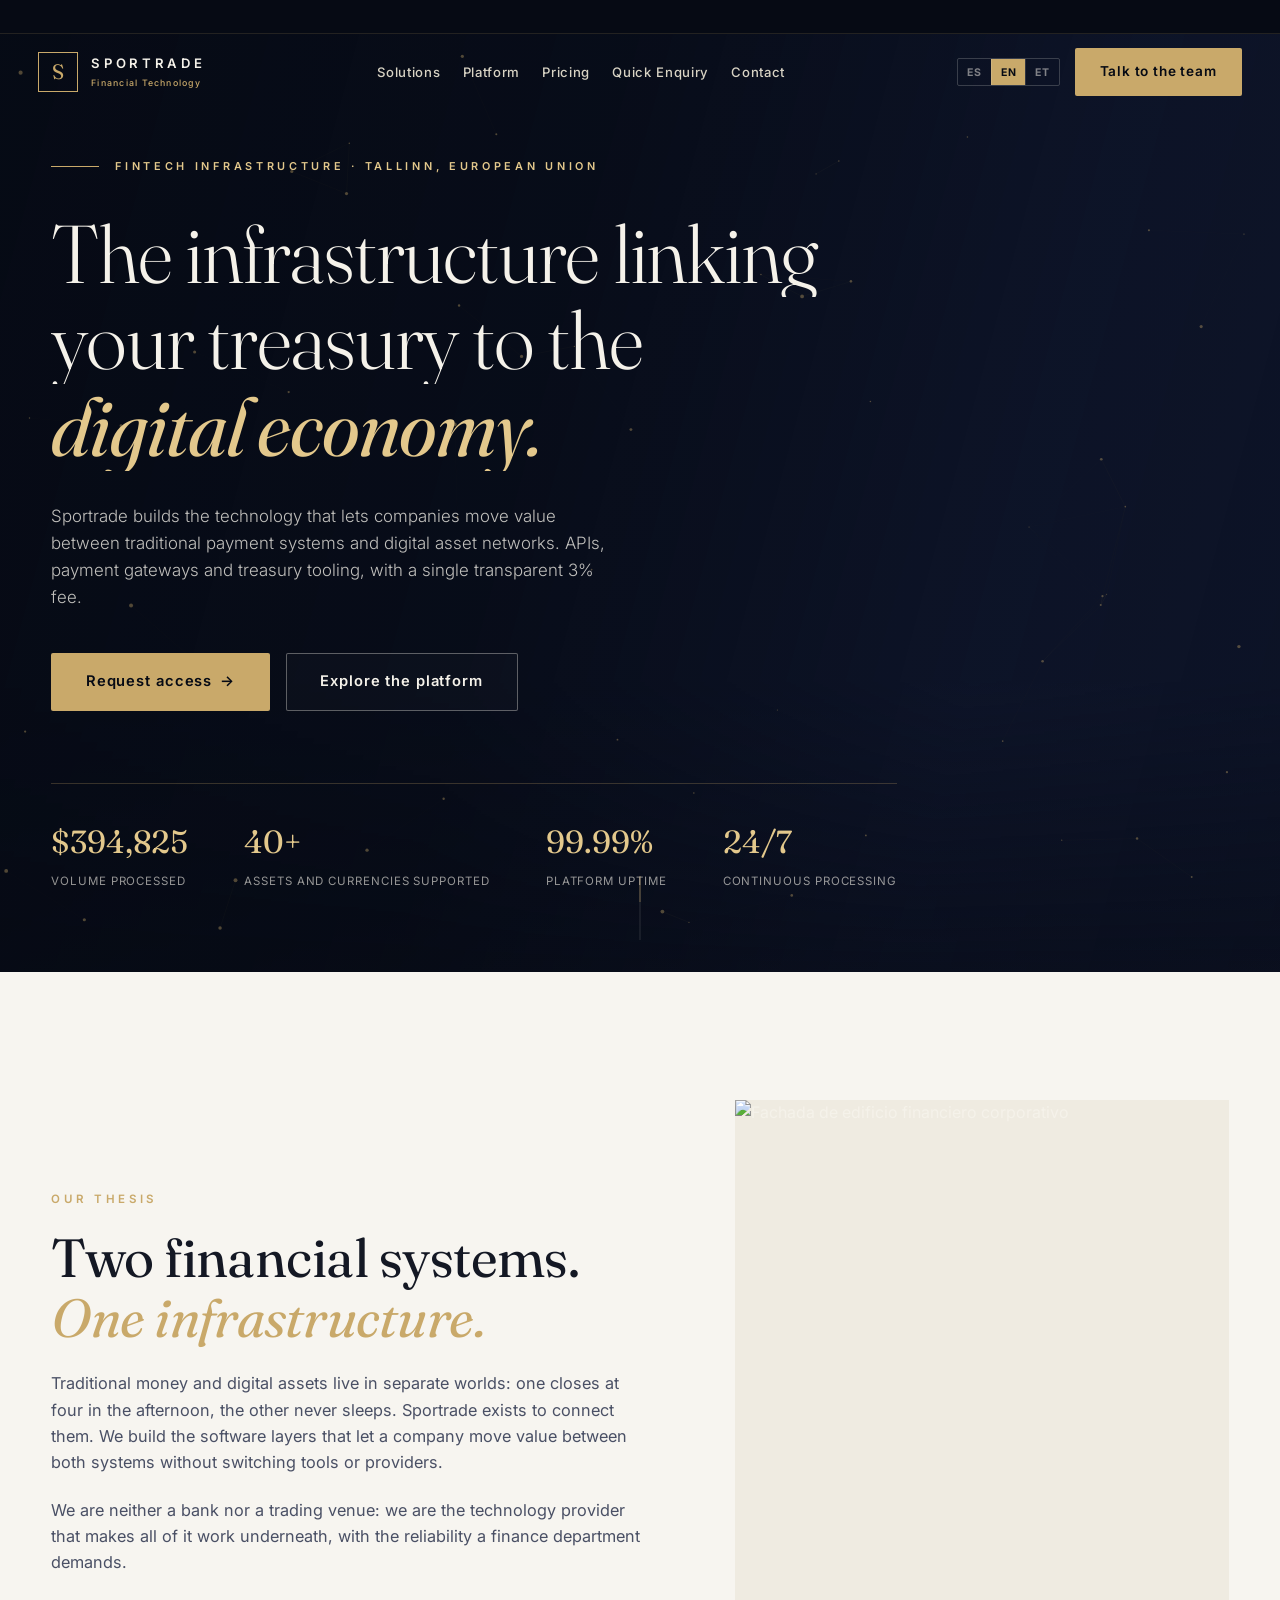
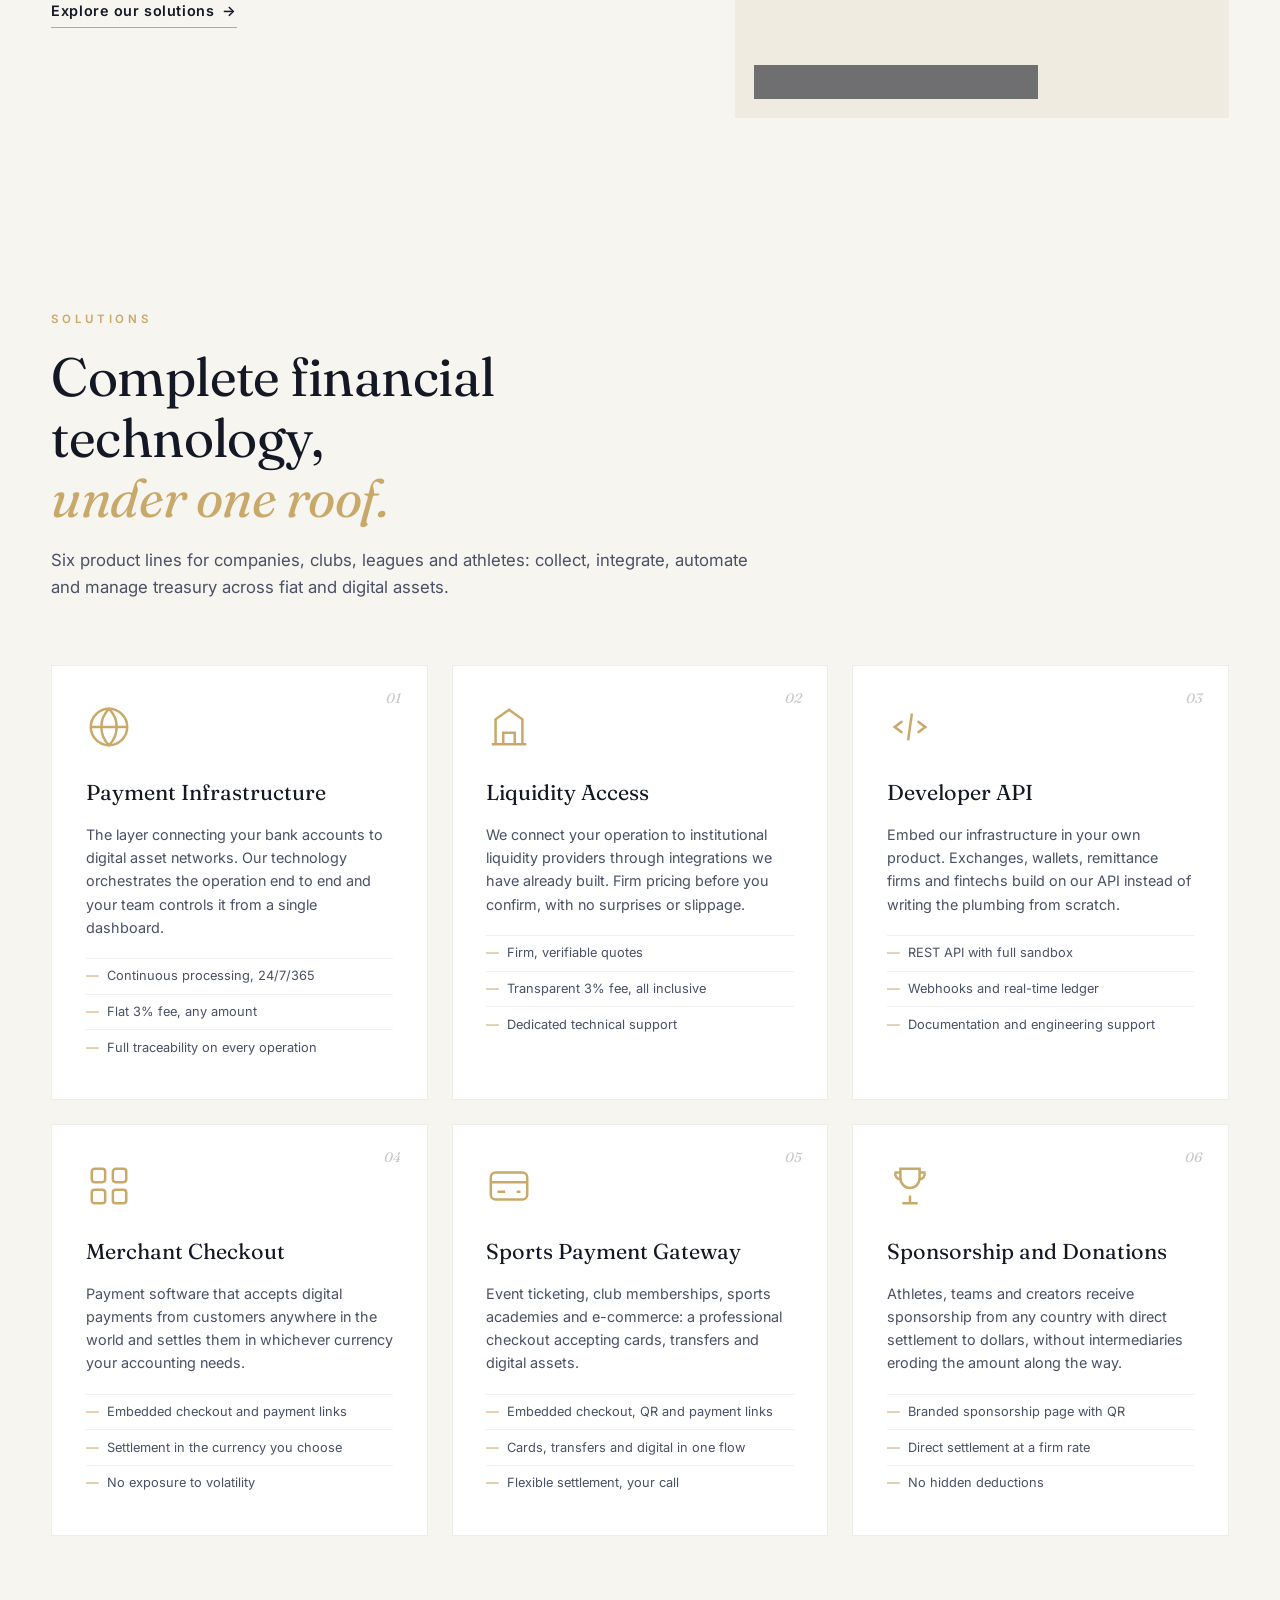
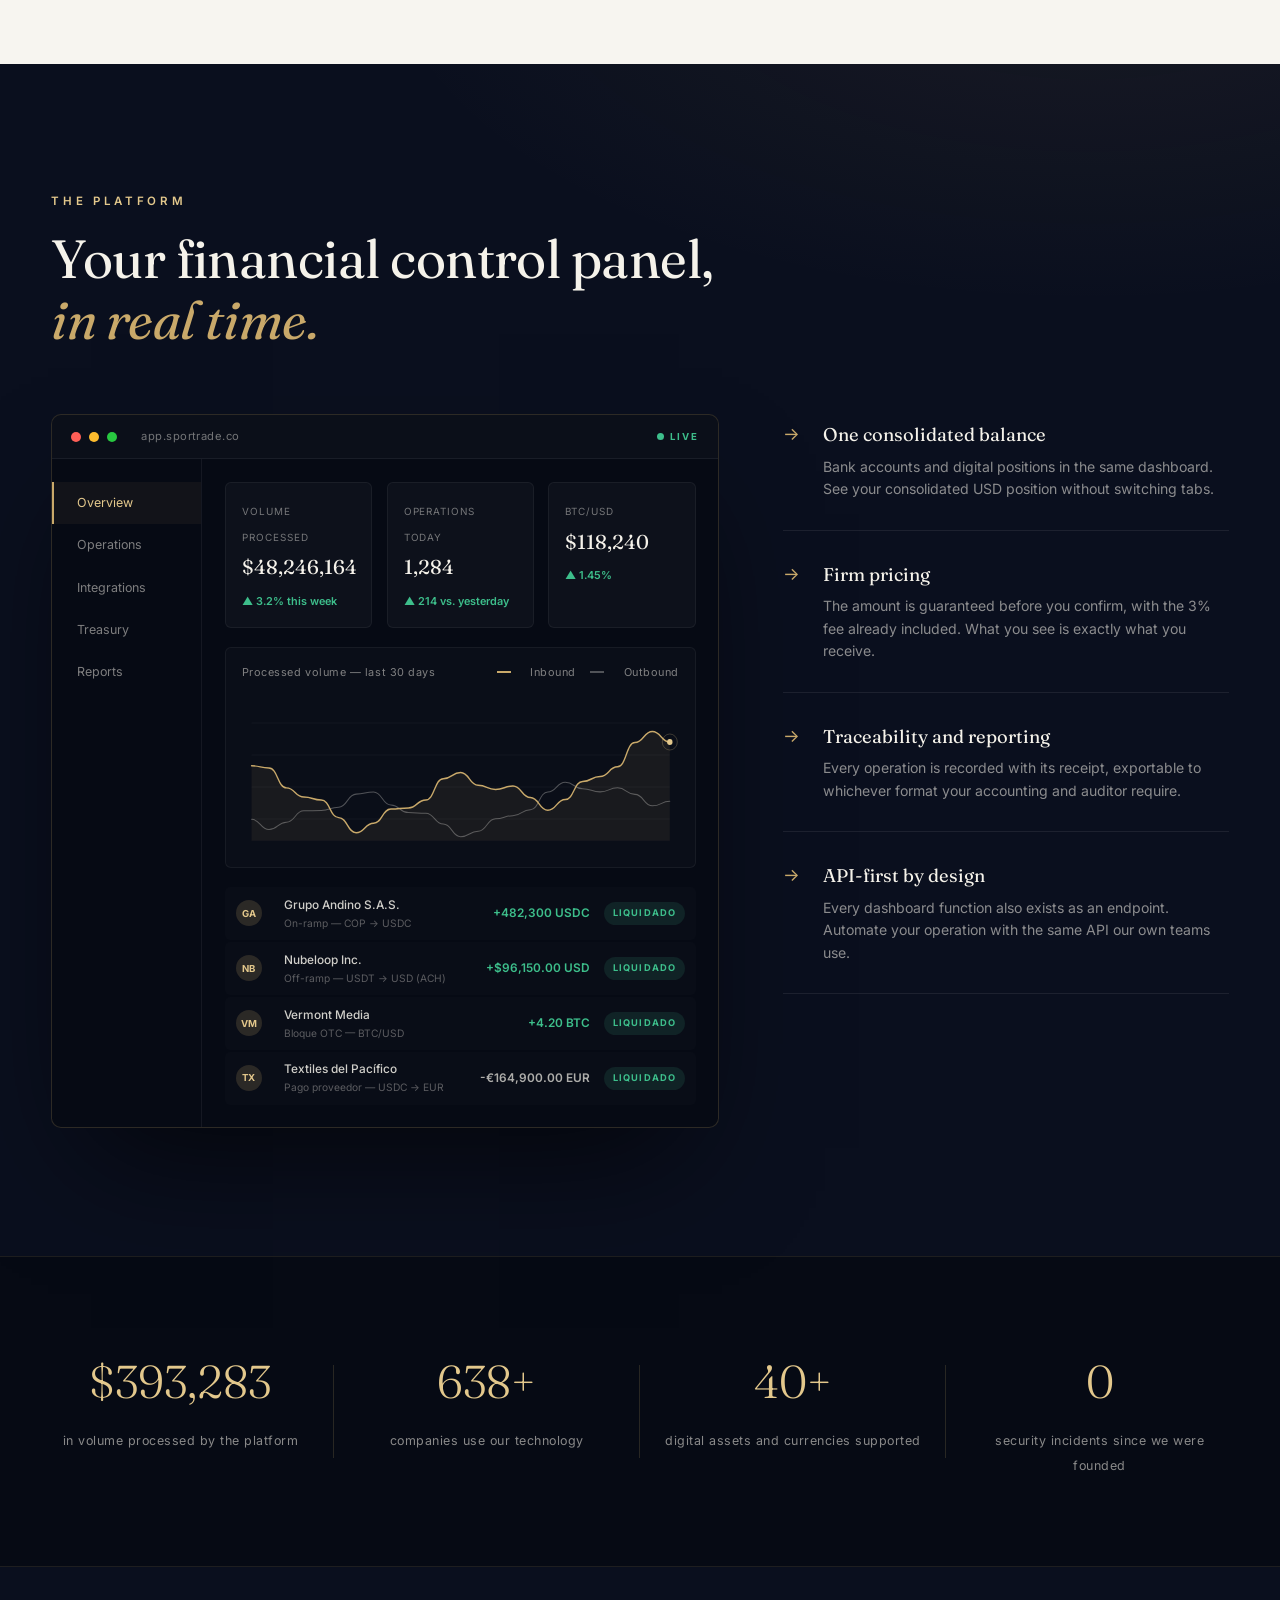
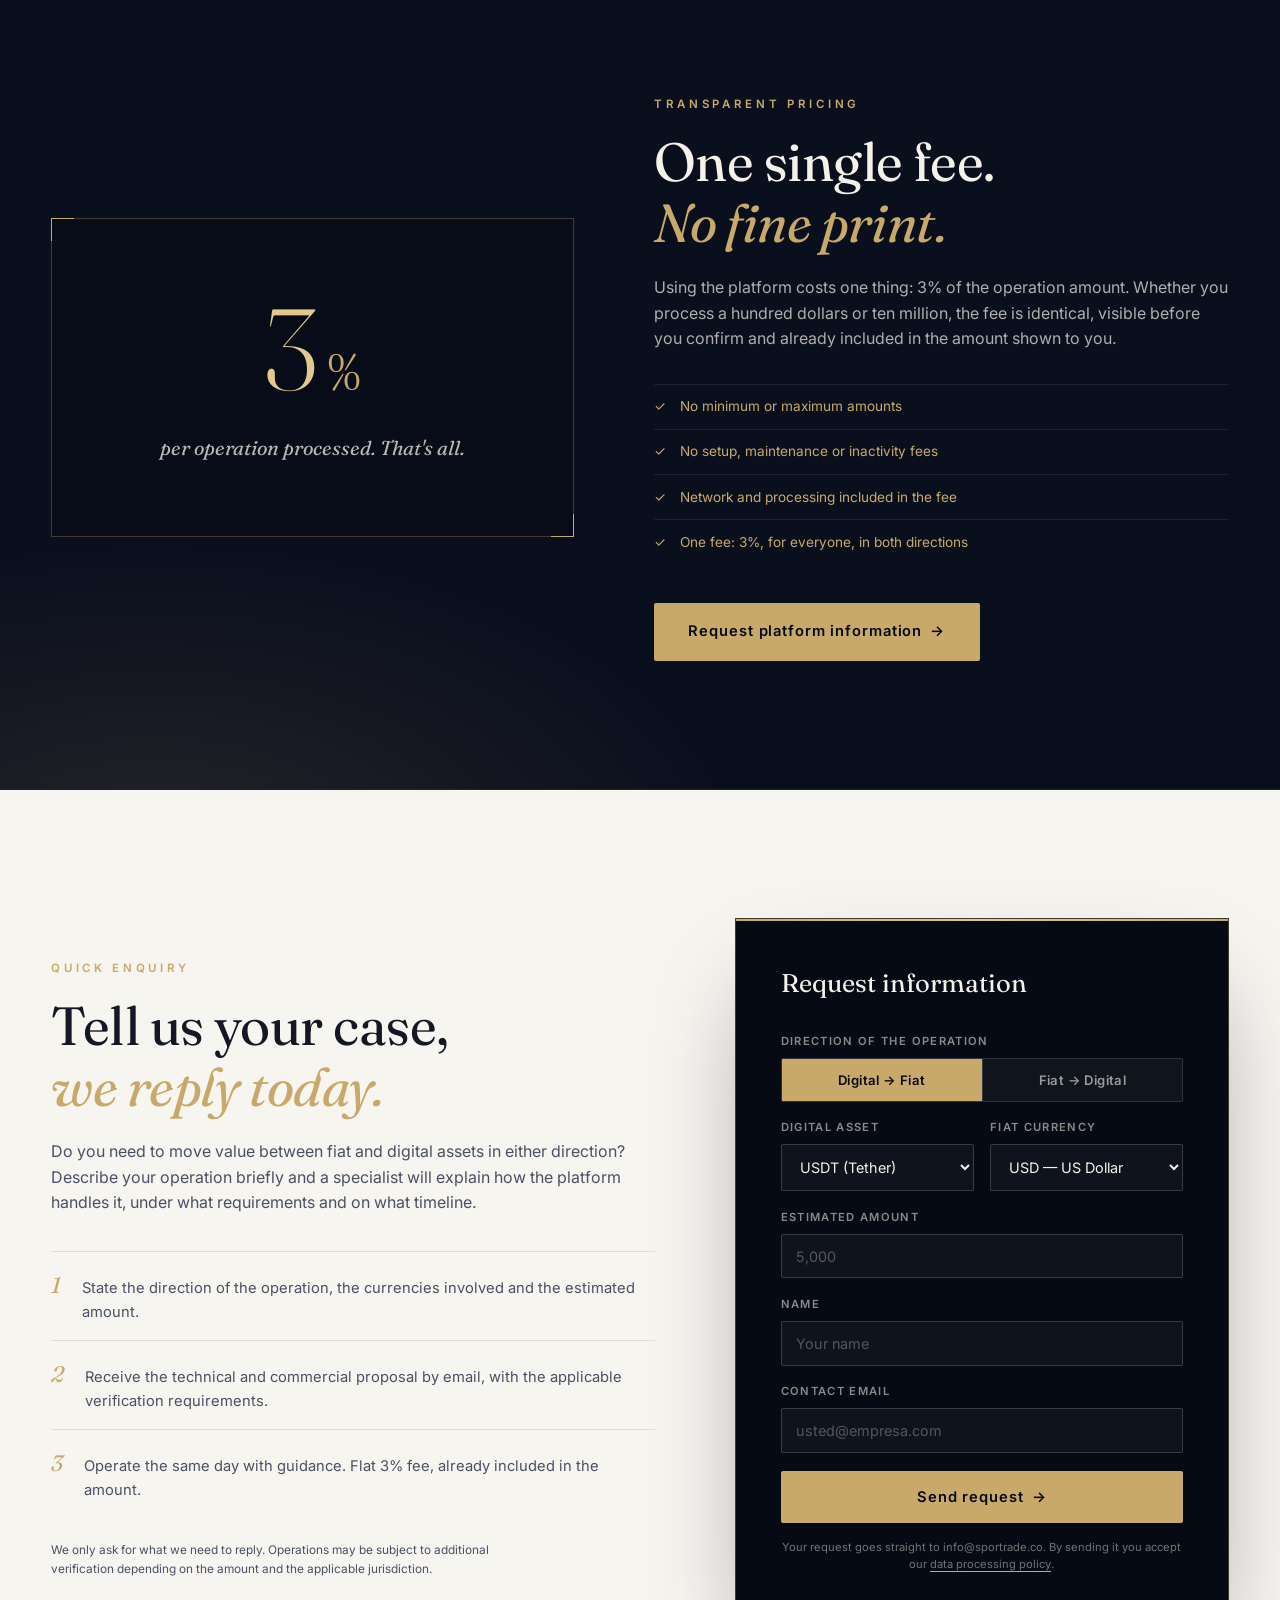
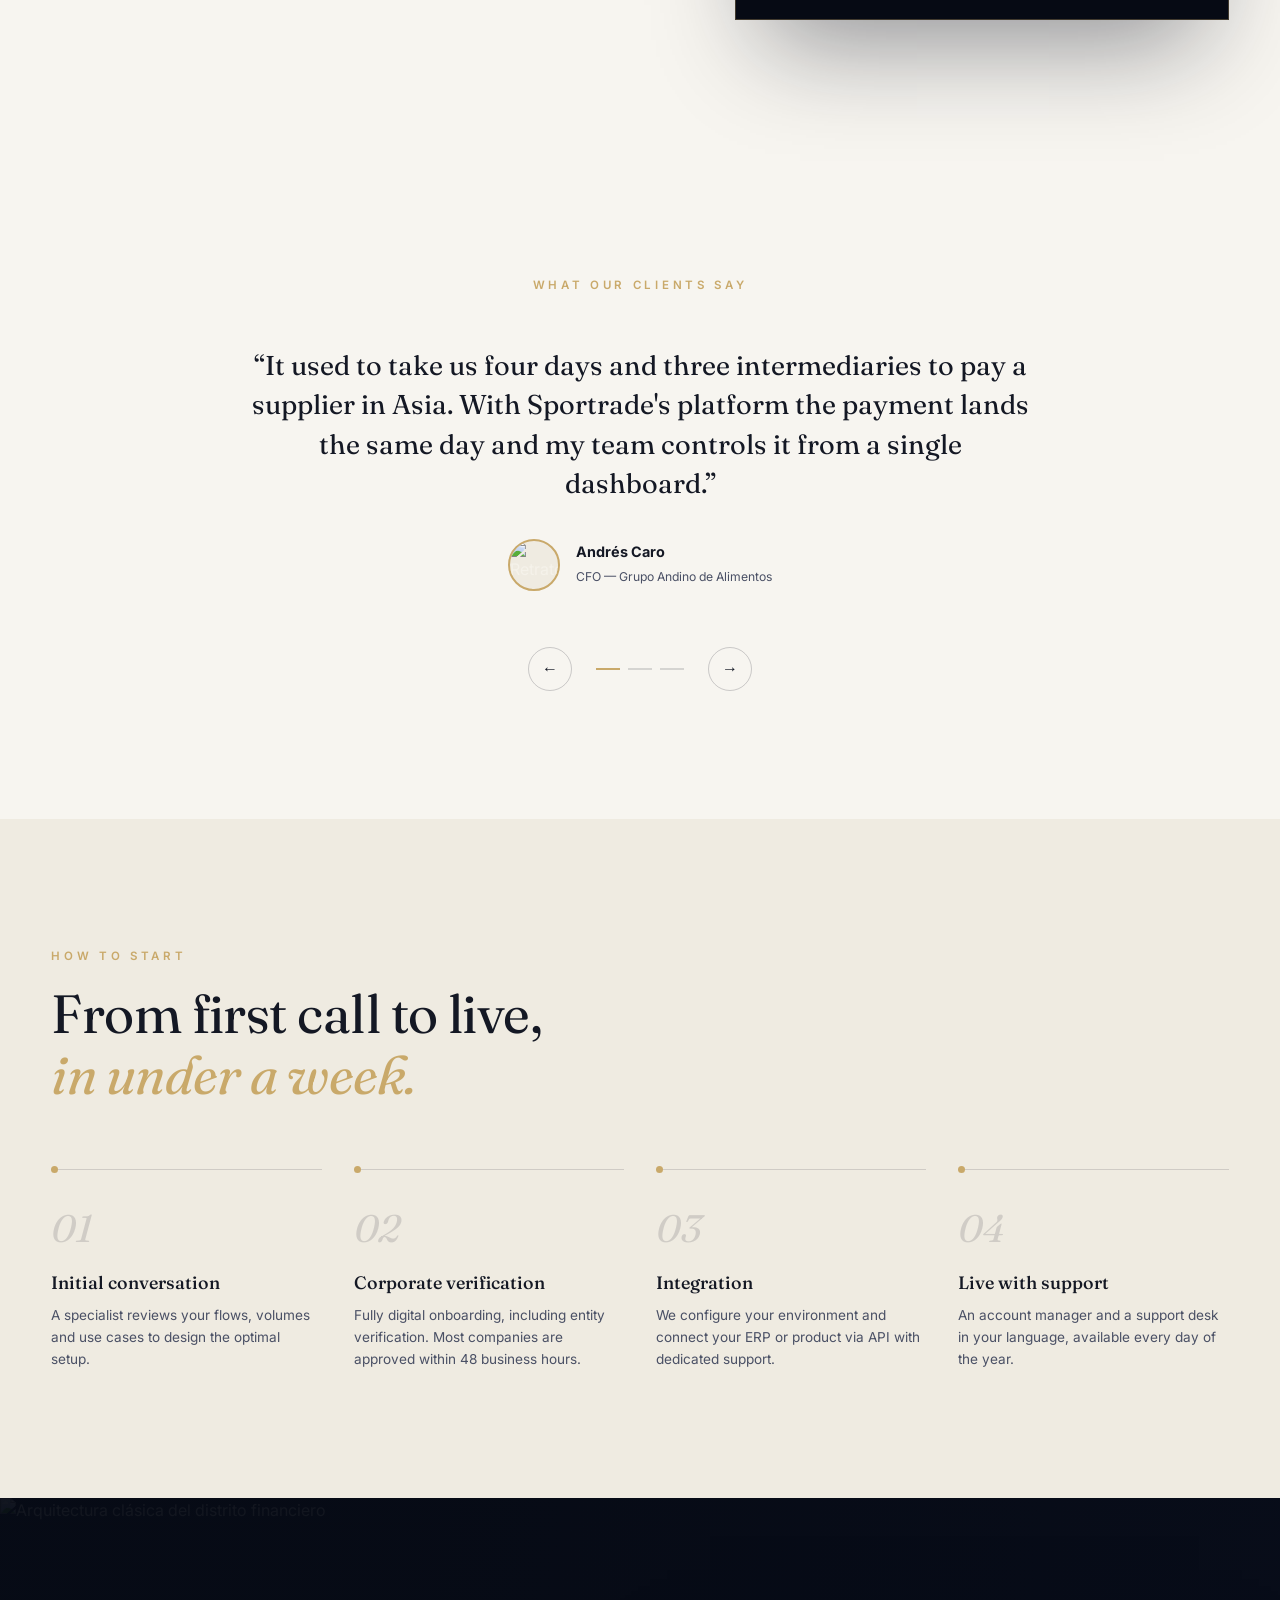
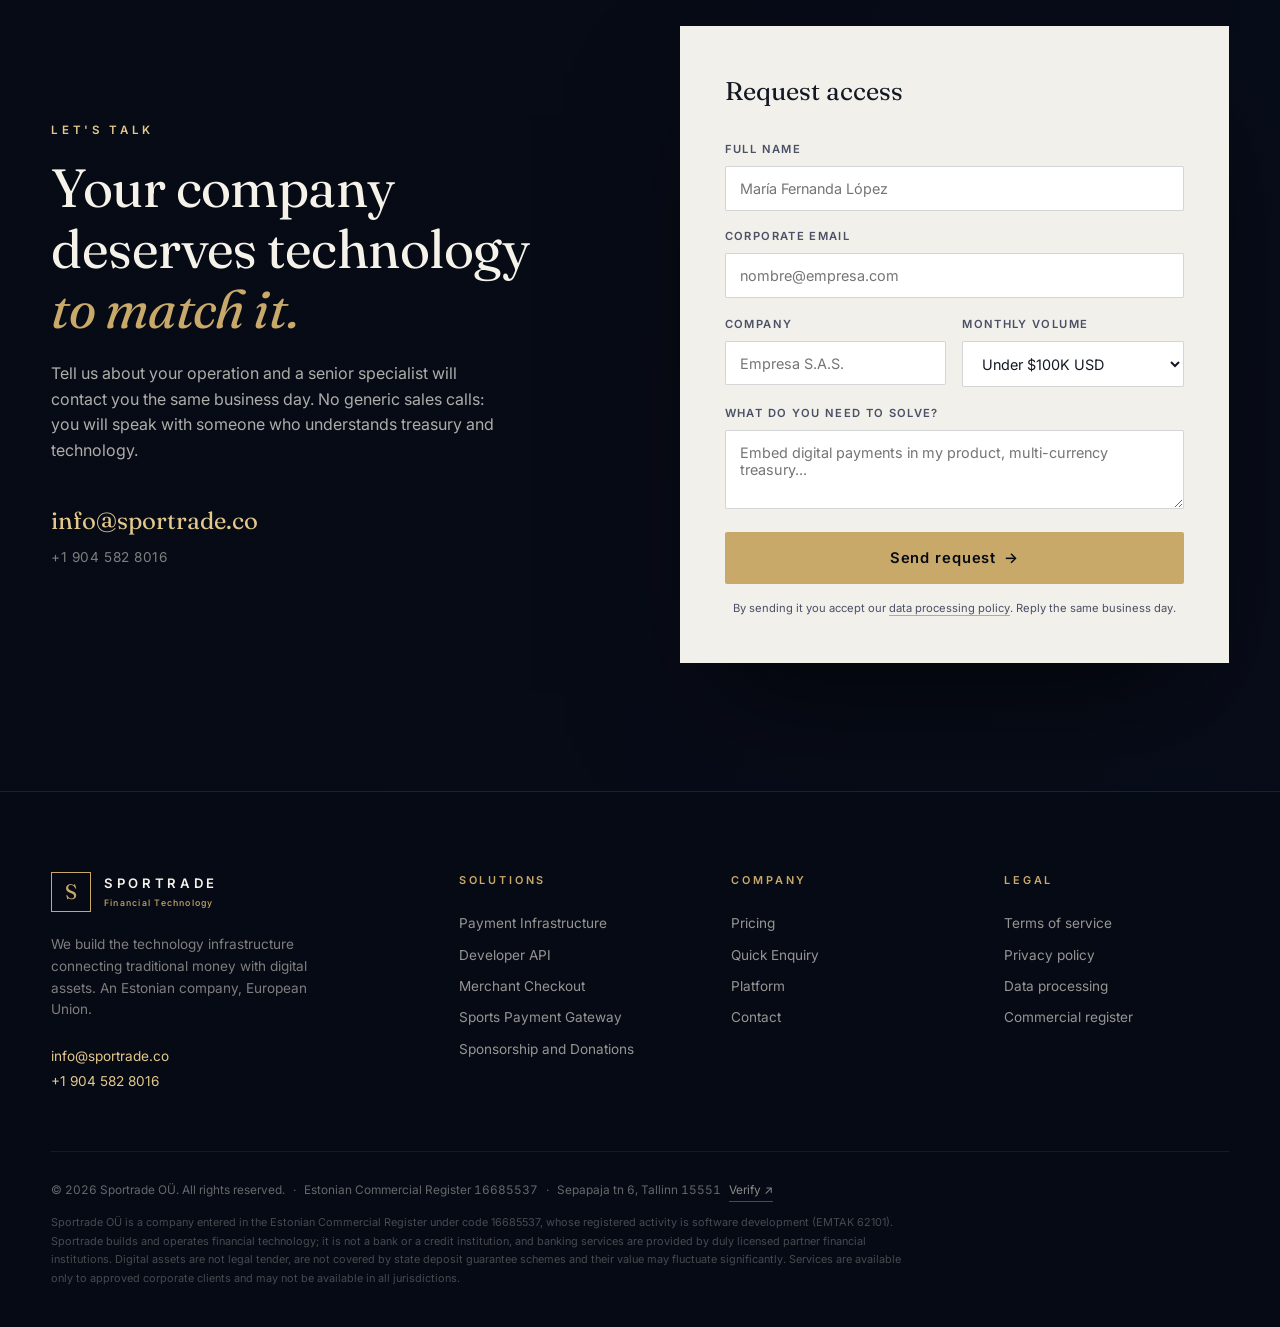
==== commit 84580574: "La informacion societaria pasa al pie en una sola linea Retira la seccion completa del registro con " ====
--- a/index.html
+++ b/index.html
@@ -88,36 +88,6 @@
       </div>
     </div>
     <div class="hero-scroll" aria-hidden="true"><span></span></div>
-  </section>
-
-  <!-- ══════════ REGISTRO ══════════ -->
-  <section class="trustbar">
-    <div class="container">
-      <details class="registry">
-        <summary class="registry-head">
-          <span class="ee-flag" aria-hidden="true">
-            <svg viewBox="0 0 36 36"><clipPath id="eeClip"><circle cx="18" cy="18" r="17"/></clipPath><g clip-path="url(#eeClip)"><rect width="36" height="12" y="0" fill="#0072CE"/><rect width="36" height="12" y="12" fill="#0B0B0B"/><rect width="36" height="12" y="24" fill="#F2F2F2"/></g><circle cx="18" cy="18" r="17" fill="none" stroke="currentColor" stroke-width="1.4"/></svg>
-          </span>
-          <span class="registry-head-text">
-            <strong data-i18n="registry.title">Sportrade OÜ · Sociedad registrada en Estonia</strong>
-            <em data-i18n="registry.subtitle">Código de registro 16685537 — Unión Europea</em>
-          </span>
-          <span class="registry-chevron" aria-hidden="true">
-            <svg viewBox="0 0 24 24" fill="none" stroke="currentColor" stroke-width="1.6"><path d="M6 9l6 6 6-6"/></svg>
-          </span>
-        </summary>
-        <div class="registry-panel">
-          <p data-i18n="registry.body">Sociedad de responsabilidad limitada constituida el <strong>1 de marzo de 2023</strong> e inscrita en el Registro Mercantil de la República de Estonia, Estado miembro de la Unión Europea. Su actividad registrada es el <strong>desarrollo de software</strong> (código EMTAK 62101): construimos la tecnología que hace posible el puente entre fiat y activos digitales.</p>
-          <dl class="registry-facts">
-            <div><dt data-i18n="registry.f1">Código de registro</dt><dd>16685537</dd></div>
-            <div><dt data-i18n="registry.f2">Actividad registrada</dt><dd data-i18n="registry.f2v">EMTAK 62101 — Programación</dd></div>
-            <div><dt data-i18n="registry.f3">Forma jurídica</dt><dd data-i18n="registry.f3v">Osaühing (OÜ)</dd></div>
-            <div><dt data-i18n="registry.f4">Domicilio social</dt><dd>Sepapaja tn 6, Tallinn 15551, Estonia</dd></div>
-          </dl>
-          <a class="registry-link" href="https://www.e-krediidiinfo.ee/16685537-SPORTRADE-O%C3%9C" target="_blank" rel="noopener noreferrer"><span data-i18n="registry.verify">Verificar el registro en la fuente oficial</span> <span>↗</span></a>
-        </div>
-      </details>
-    </div>
   </section>
 
   <!-- ══════════ MANIFIESTO ══════════ -->
@@ -475,7 +445,14 @@
         </div>
       </div>
       <div class="footer-legal">
-        <p data-i18n="foot.copy">© 2026 Sportrade OÜ. Todos los derechos reservados.</p>
+        <p class="footer-registry">
+          <span data-i18n="foot.copy">© 2026 Sportrade OÜ. Todos los derechos reservados.</span>
+          <span class="sep" aria-hidden="true">·</span>
+          <span data-i18n="foot.regline">Registro Mercantil de Estonia 16685537</span>
+          <span class="sep" aria-hidden="true">·</span>
+          <span>Sepapaja tn 6, Tallinn 15551</span>
+          <a href="https://www.e-krediidiinfo.ee/16685537-SPORTRADE-O%C3%9C" target="_blank" rel="noopener noreferrer" data-i18n="foot.verify">Verificar ↗</a>
+        </p>
         <p class="footer-disclaimer" data-i18n="foot.disclaimer">Sportrade OÜ es una sociedad inscrita en el Registro Mercantil de Estonia con el código 16685537, cuya actividad registrada es el desarrollo de software (EMTAK 62101). Sportrade desarrolla y opera tecnología financiera; no es un banco ni una entidad de crédito, y los servicios bancarios son provistos por instituciones financieras aliadas debidamente licenciadas. Los activos digitales no son moneda de curso legal, no están cubiertos por seguros de depósito estatales y su valor puede fluctuar significativamente. Los servicios están disponibles únicamente para clientes corporativos aprobados y pueden no estar disponibles en todas las jurisdicciones.</p>
       </div>
     </div>
--- a/css/styles.css
+++ b/css/styles.css
@@ -256,66 +256,6 @@
 .hero-scroll span { display: block; width: 100%; height: 40%; background: var(--gold); animation: scroll-drop 2s ease-in-out infinite; }
 @keyframes scroll-drop { 0% { transform: translateY(-100%);} 100% { transform: translateY(260%);} }
 
-/* ─────────── Trustbar ─────────── */
-.trustbar { background: var(--navy-950); padding: 2.2rem 0; border-block: 1px solid rgba(201,169,106,0.12); }
-.trust-label { text-align: center; font-size: 0.62rem; letter-spacing: 0.4em; color: rgba(245,242,234,0.4); margin-bottom: 1.4rem; font-weight: 600; }
-.registry {
-  max-width: 780px; margin: 0 auto;
-  border: 1px solid rgba(201,169,106,0.28);
-  background: rgba(255,255,255,0.02);
-  transition: border-color 0.4s var(--ease-out);
-}
-.registry[open] { border-color: rgba(201,169,106,0.5); }
-.registry-head {
-  display: flex; align-items: center; gap: 1.1rem;
-  padding: 1.1rem 1.5rem; cursor: pointer; list-style: none;
-  transition: background 0.3s;
-}
-.registry-head::-webkit-details-marker { display: none; }
-.registry-head:hover { background: rgba(201,169,106,0.05); }
-.ee-flag { width: 34px; height: 34px; flex-shrink: 0; color: var(--gold); }
-.ee-flag svg { width: 100%; height: 100%; display: block; }
-.registry-head-text { display: flex; flex-direction: column; gap: 0.15rem; min-width: 0; }
-.registry-head-text strong {
-  font-size: 0.86rem; font-weight: 600; color: var(--ivory); letter-spacing: 0.02em;
-}
-.registry-head-text em {
-  font-style: normal; font-size: 0.72rem; letter-spacing: 0.08em;
-  color: rgba(245,242,234,0.45);
-}
-.registry-chevron {
-  margin-left: auto; width: 20px; height: 20px; flex-shrink: 0;
-  color: var(--gold); transition: transform 0.4s var(--ease-out);
-}
-.registry-chevron svg { width: 100%; height: 100%; display: block; }
-.registry[open] .registry-chevron { transform: rotate(180deg); }
-.registry-panel {
-  padding: 0 1.5rem 1.7rem;
-  border-top: 1px solid rgba(201,169,106,0.14);
-  margin-top: -1px;
-  animation: registry-open 0.5s var(--ease-out);
-}
-@keyframes registry-open { from { opacity: 0; transform: translateY(-6px); } to { opacity: 1; transform: translateY(0); } }
-.registry-panel > p { font-size: 0.88rem; color: rgba(245,242,234,0.62); padding-top: 1.4rem; }
-.registry-panel > p strong { color: rgba(245,242,234,0.88); font-weight: 600; }
-.registry-facts {
-  display: grid; grid-template-columns: repeat(2, minmax(0, auto));
-  gap: 1.3rem 3rem;
-  margin: 1.6rem 0 1.4rem; justify-content: start;
-}
-.registry-facts dt {
-  font-size: 0.6rem; letter-spacing: 0.18em; text-transform: uppercase;
-  color: rgba(245,242,234,0.4); font-weight: 600; margin-bottom: 0.3rem;
-}
-.registry-facts dd { font-size: 0.86rem; color: var(--gold-bright); font-variant-numeric: tabular-nums; }
-.registry-link {
-  display: inline-flex; gap: 0.5rem; align-items: center;
-  font-size: 0.82rem; font-weight: 600; letter-spacing: 0.03em;
-  color: var(--ivory); border-bottom: 1px solid var(--gold-dim);
-  padding-bottom: 0.3rem; transition: color 0.3s, gap 0.3s var(--ease-out), border-color 0.3s;
-}
-.registry-link:hover { color: var(--gold-bright); gap: 0.9rem; border-color: var(--gold); }
-
 /* ─────────── Manifesto ─────────── */
 .manifesto { background: var(--paper); padding: 8rem 0; }
 .manifesto-grid { display: grid; grid-template-columns: 1.1fr 0.9fr; gap: 5rem; align-items: center; }
@@ -640,6 +580,16 @@
 .footer-col a:hover { color: var(--gold-bright); transform: translateX(4px); }
 .footer-legal { border-top: 1px solid rgba(255,255,255,0.07); padding-top: 1.8rem; }
 .footer-legal p { font-size: 0.74rem; color: rgba(245,242,234,0.4); }
+.footer-registry {
+  display: flex; flex-wrap: wrap; align-items: baseline; gap: 0.5rem;
+  font-variant-numeric: tabular-nums;
+}
+.footer-registry .sep { color: rgba(201,169,106,0.5); }
+.footer-registry a {
+  color: rgba(245,242,234,0.55); border-bottom: 1px solid rgba(201,169,106,0.4);
+  padding-bottom: 1px; transition: color 0.3s, border-color 0.3s;
+}
+.footer-registry a:hover { color: var(--gold-bright); border-color: var(--gold); }
 .footer-disclaimer { margin-top: 0.7rem; font-size: 0.68rem !important; color: rgba(245,242,234,0.28) !important; max-width: 860px; line-height: 1.7; }
 
 /* ─────────── Reveal on scroll ─────────── */
@@ -703,8 +653,6 @@
   .logo-text { font-size: 0.7rem; letter-spacing: 0.18em; }
   .logo-text em { font-size: 0.48rem; }
   .logo-mark { width: 34px; height: 34px; font-size: 1.1rem; }
-  .registry { flex-direction: column; gap: 1.4rem; padding: 1.8rem; }
-  .registry-facts { grid-template-columns: 1fr; gap: 1.1rem; }
   .manifesto, .solutions, .platform, .testimonials, .process, .cta, .pricing, .express { padding: 4.5rem 0; }
   .pricing-big { padding: 3rem 1.2rem; }
   .express-form { padding: 1.8rem; }
